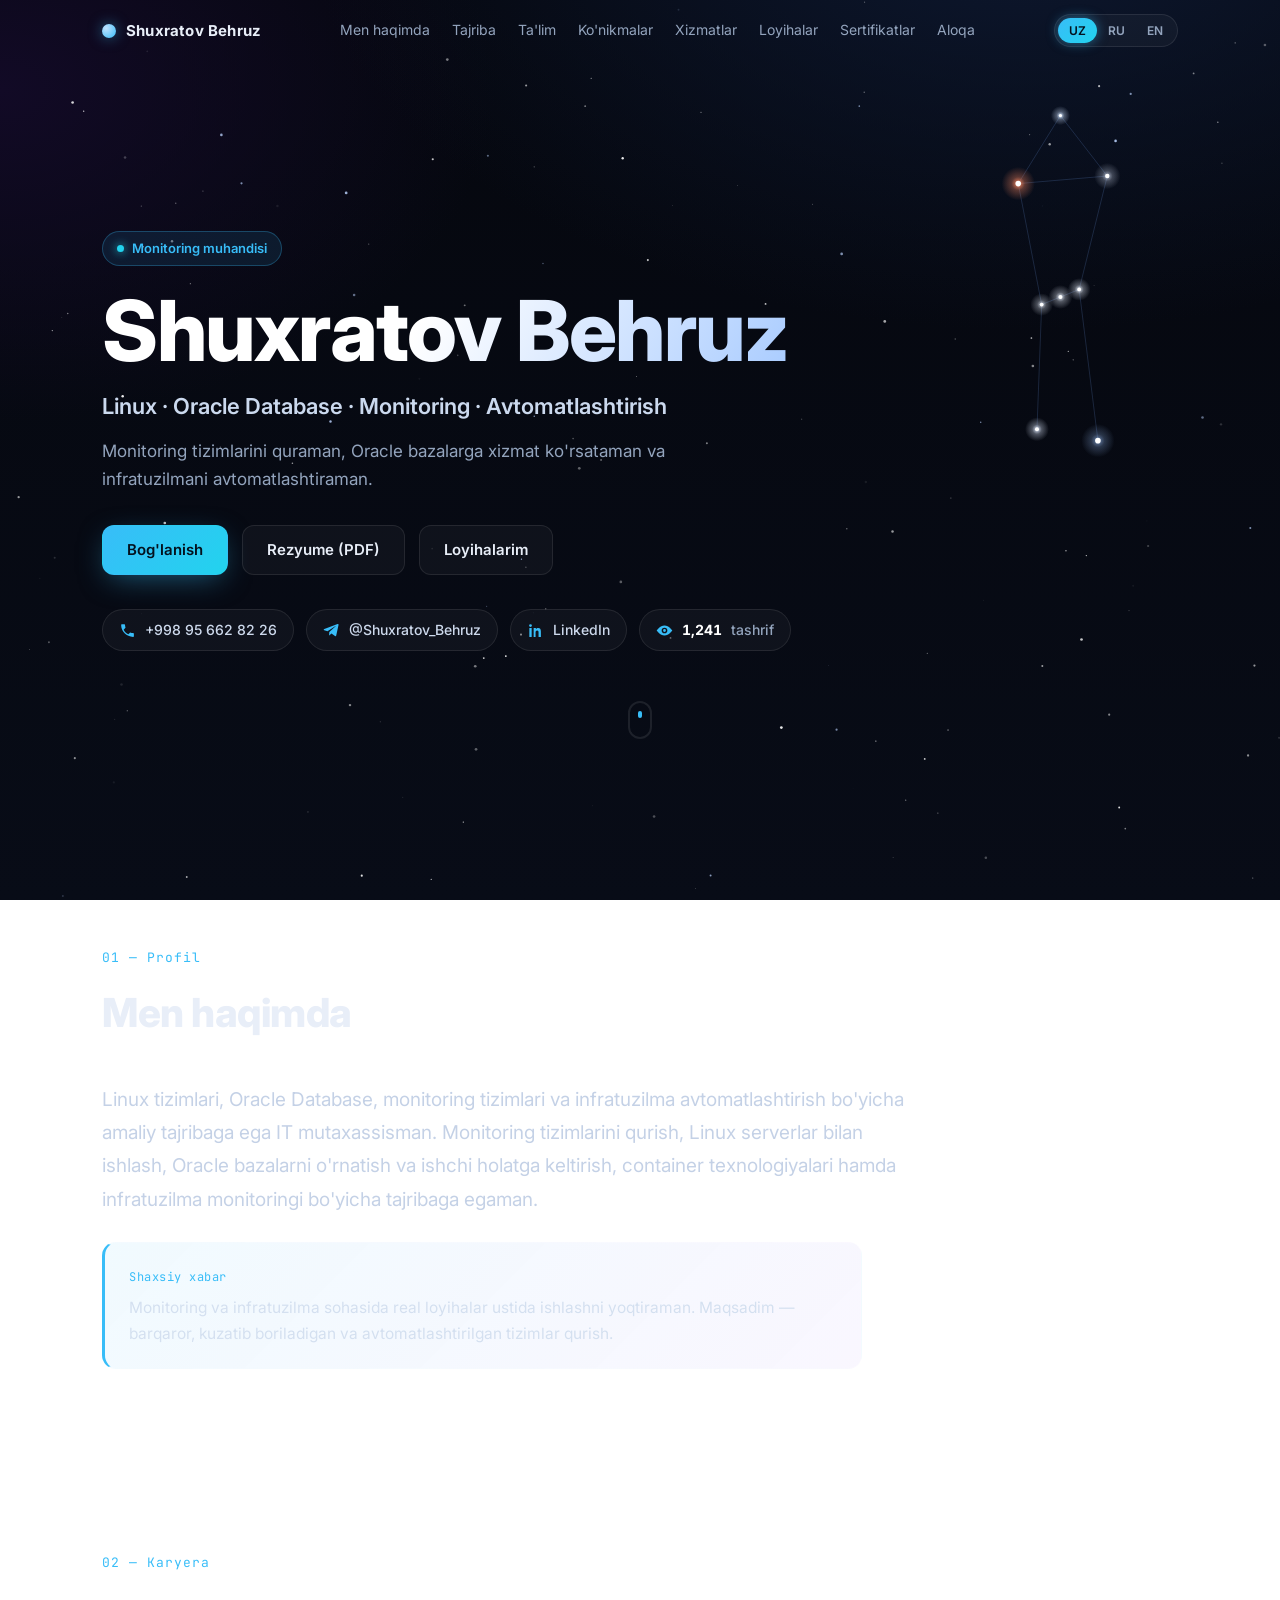
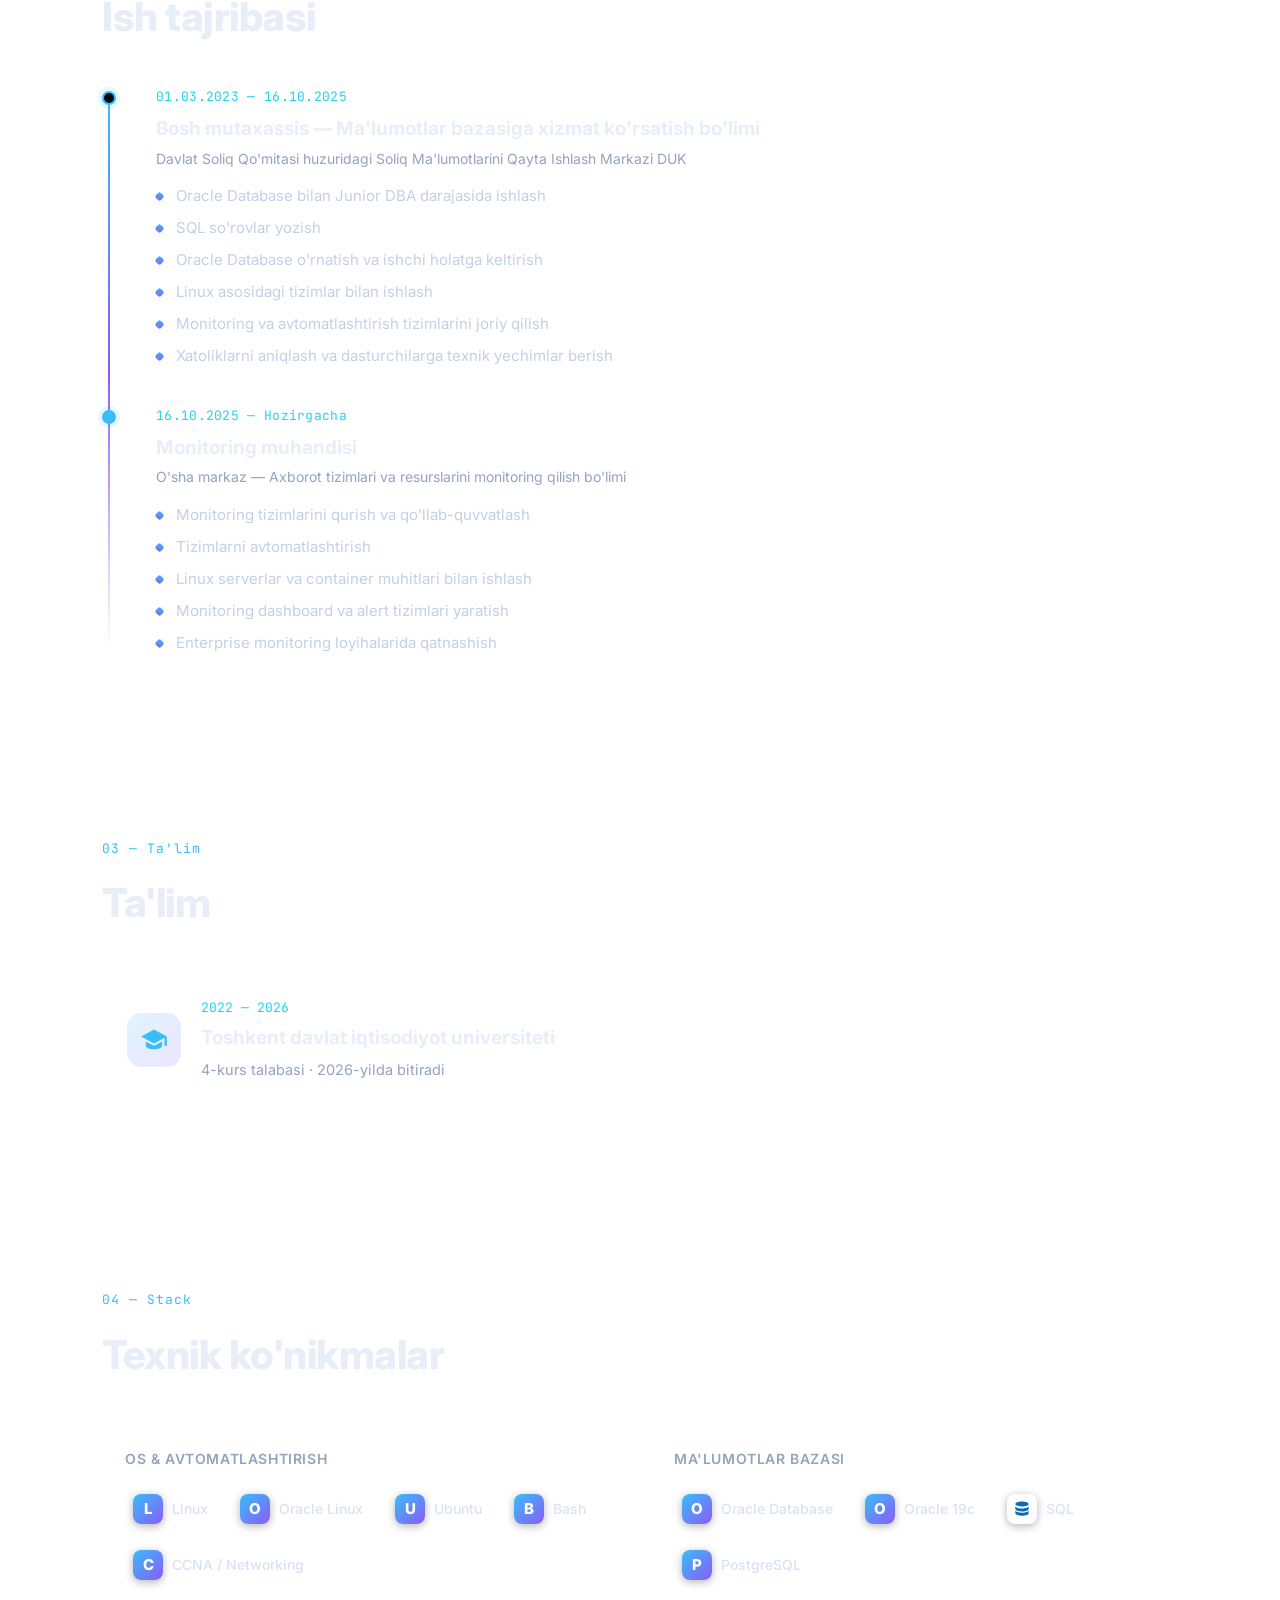
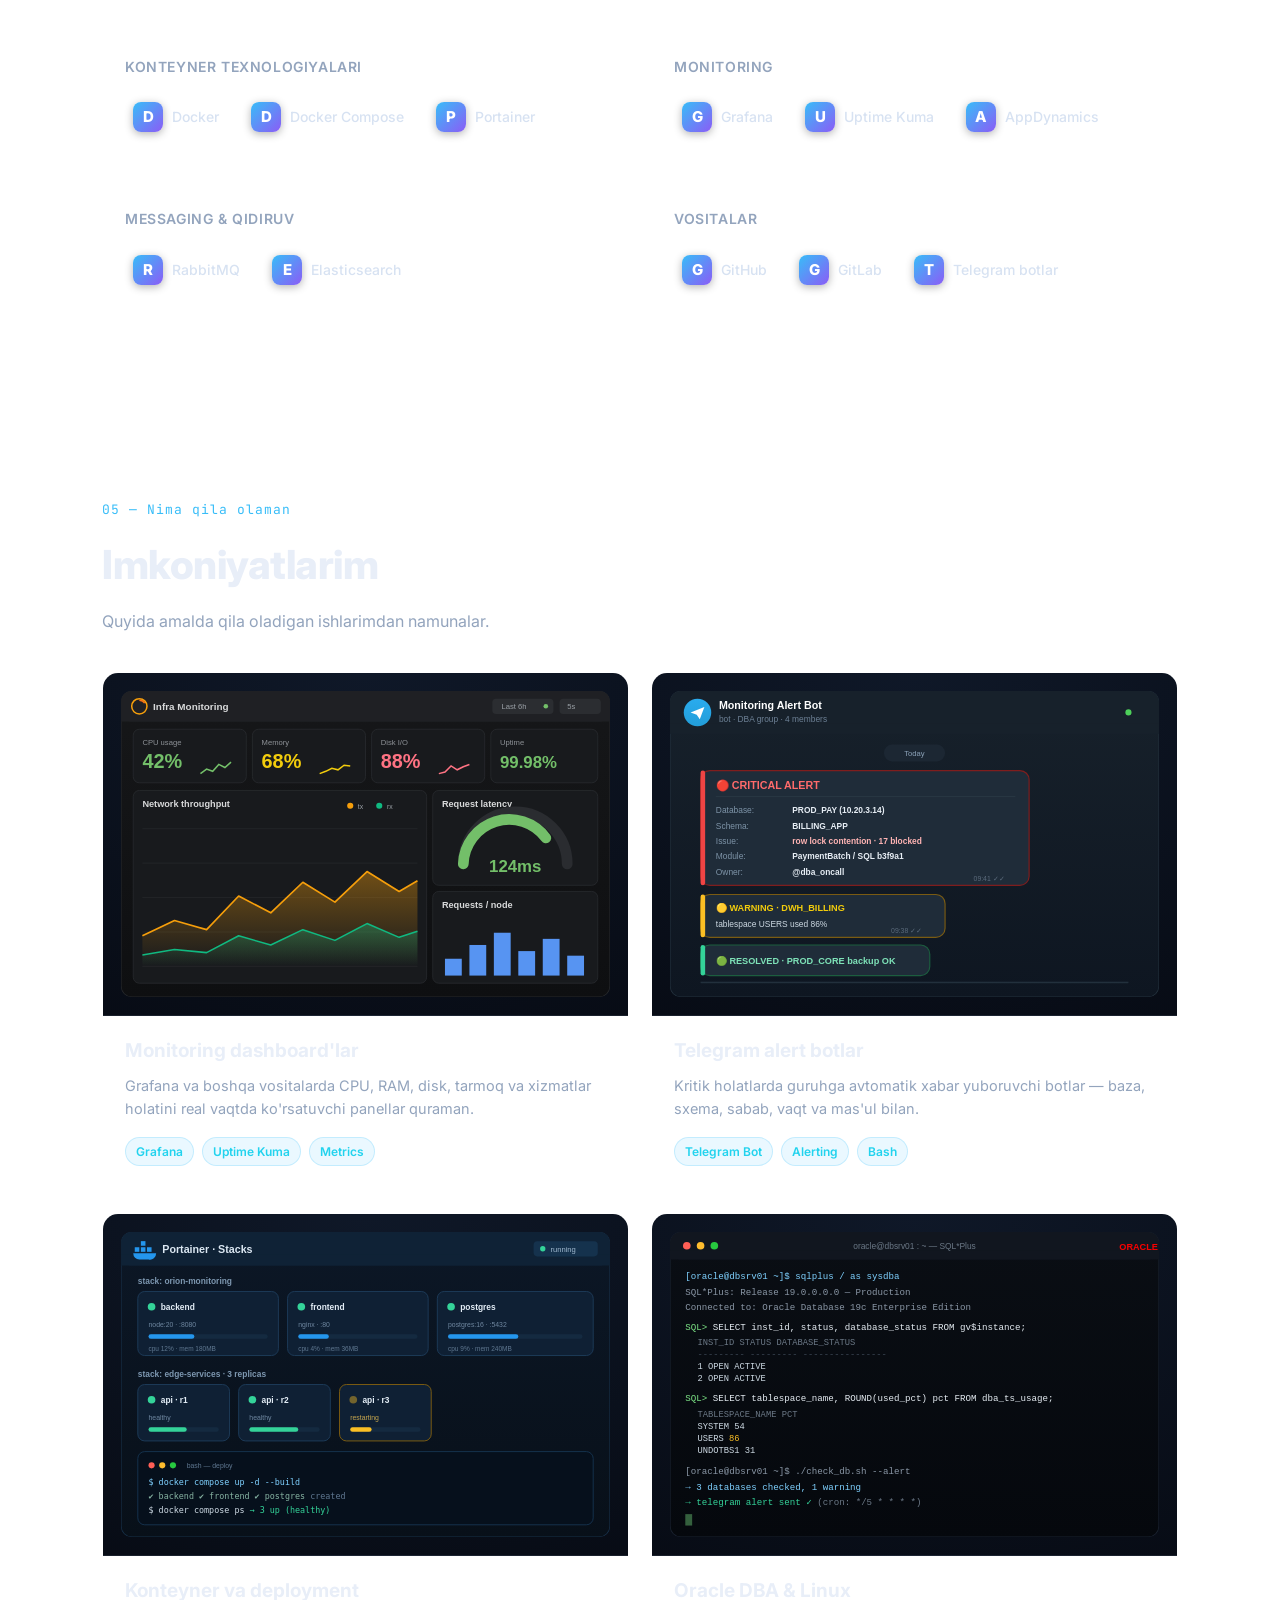
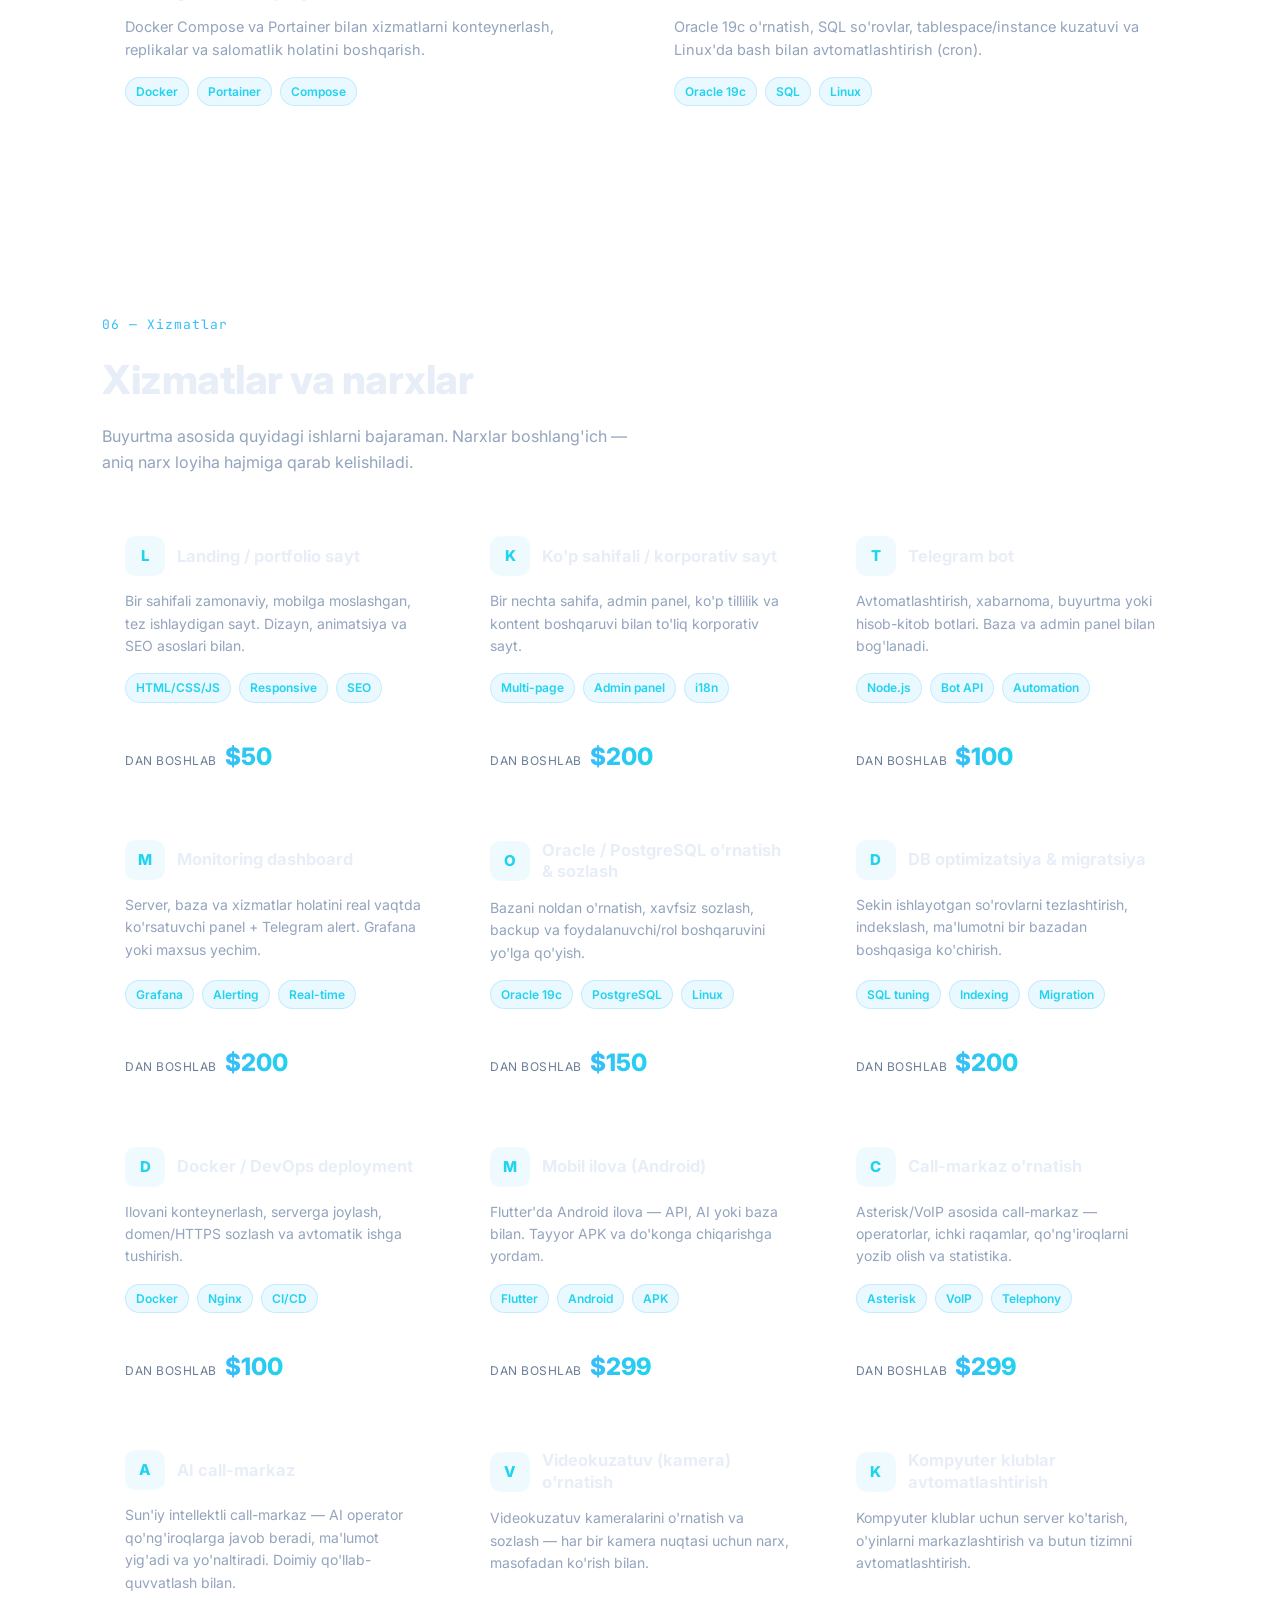
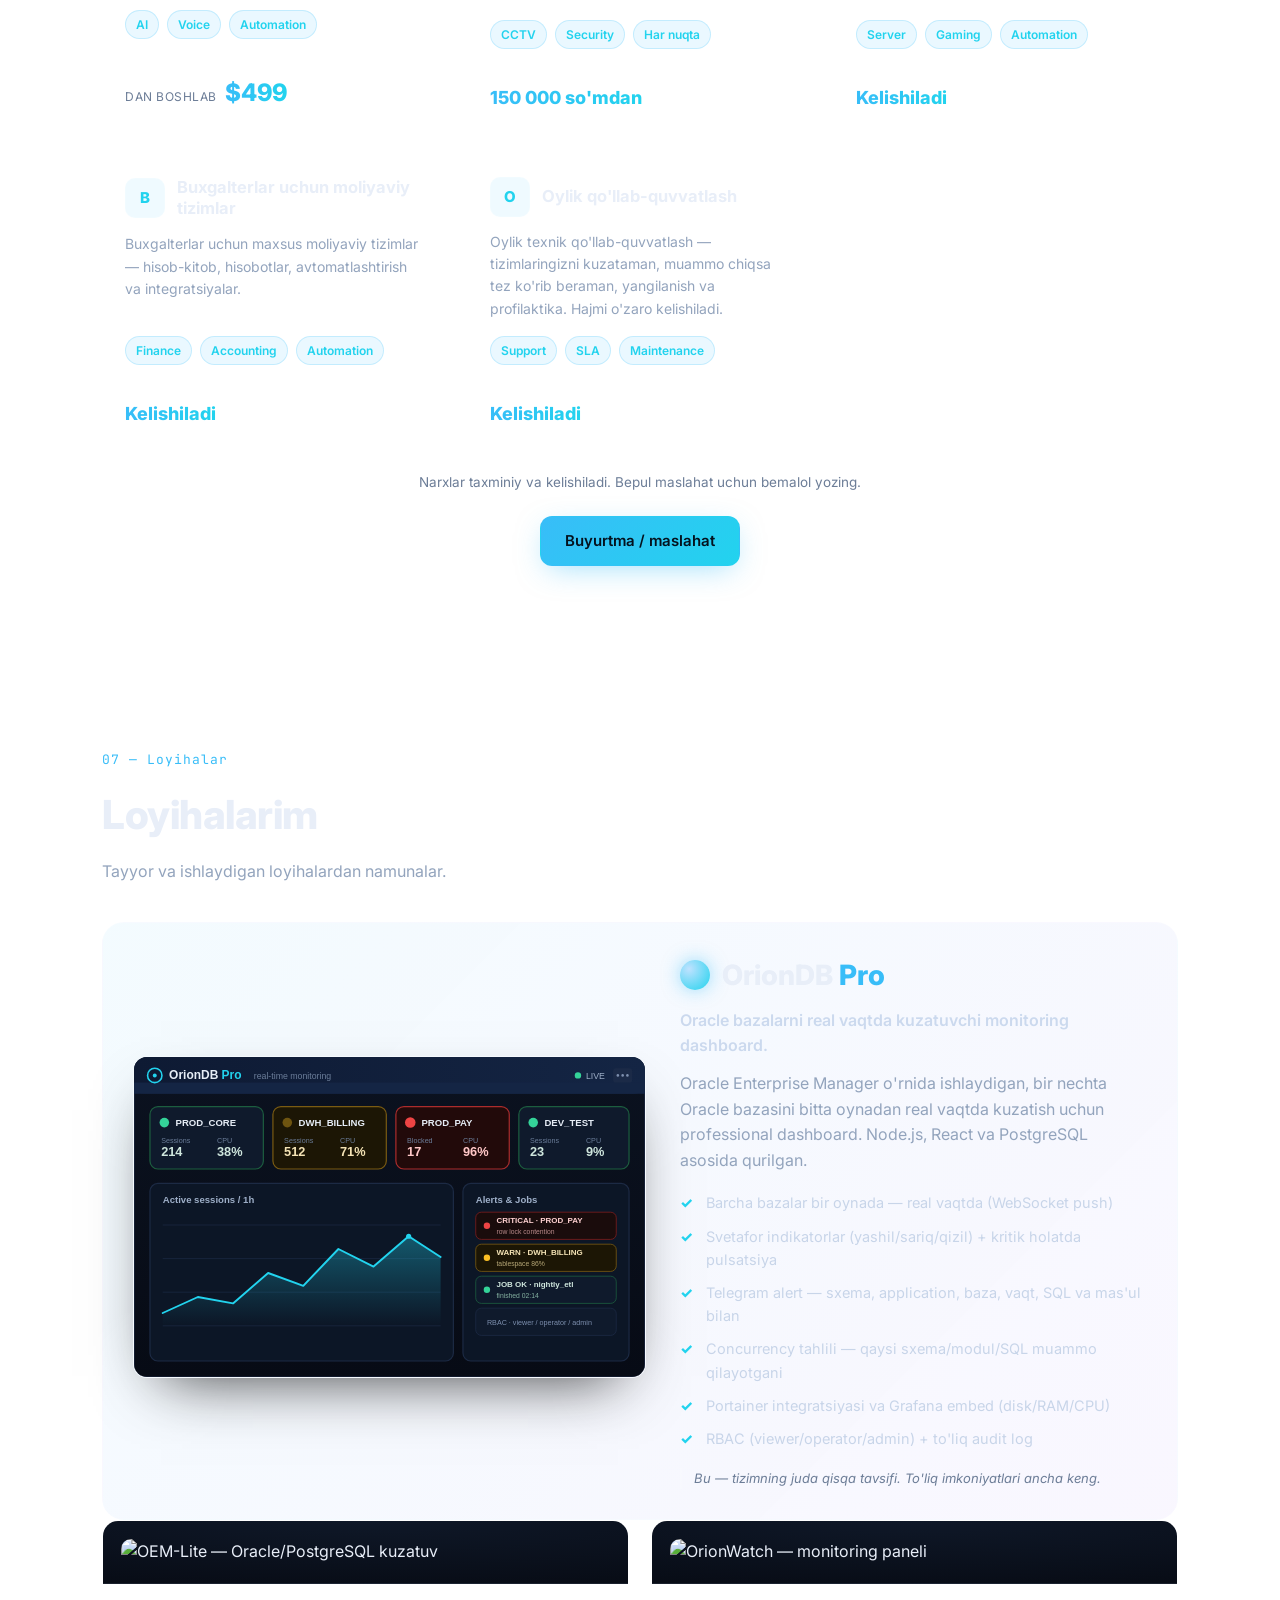
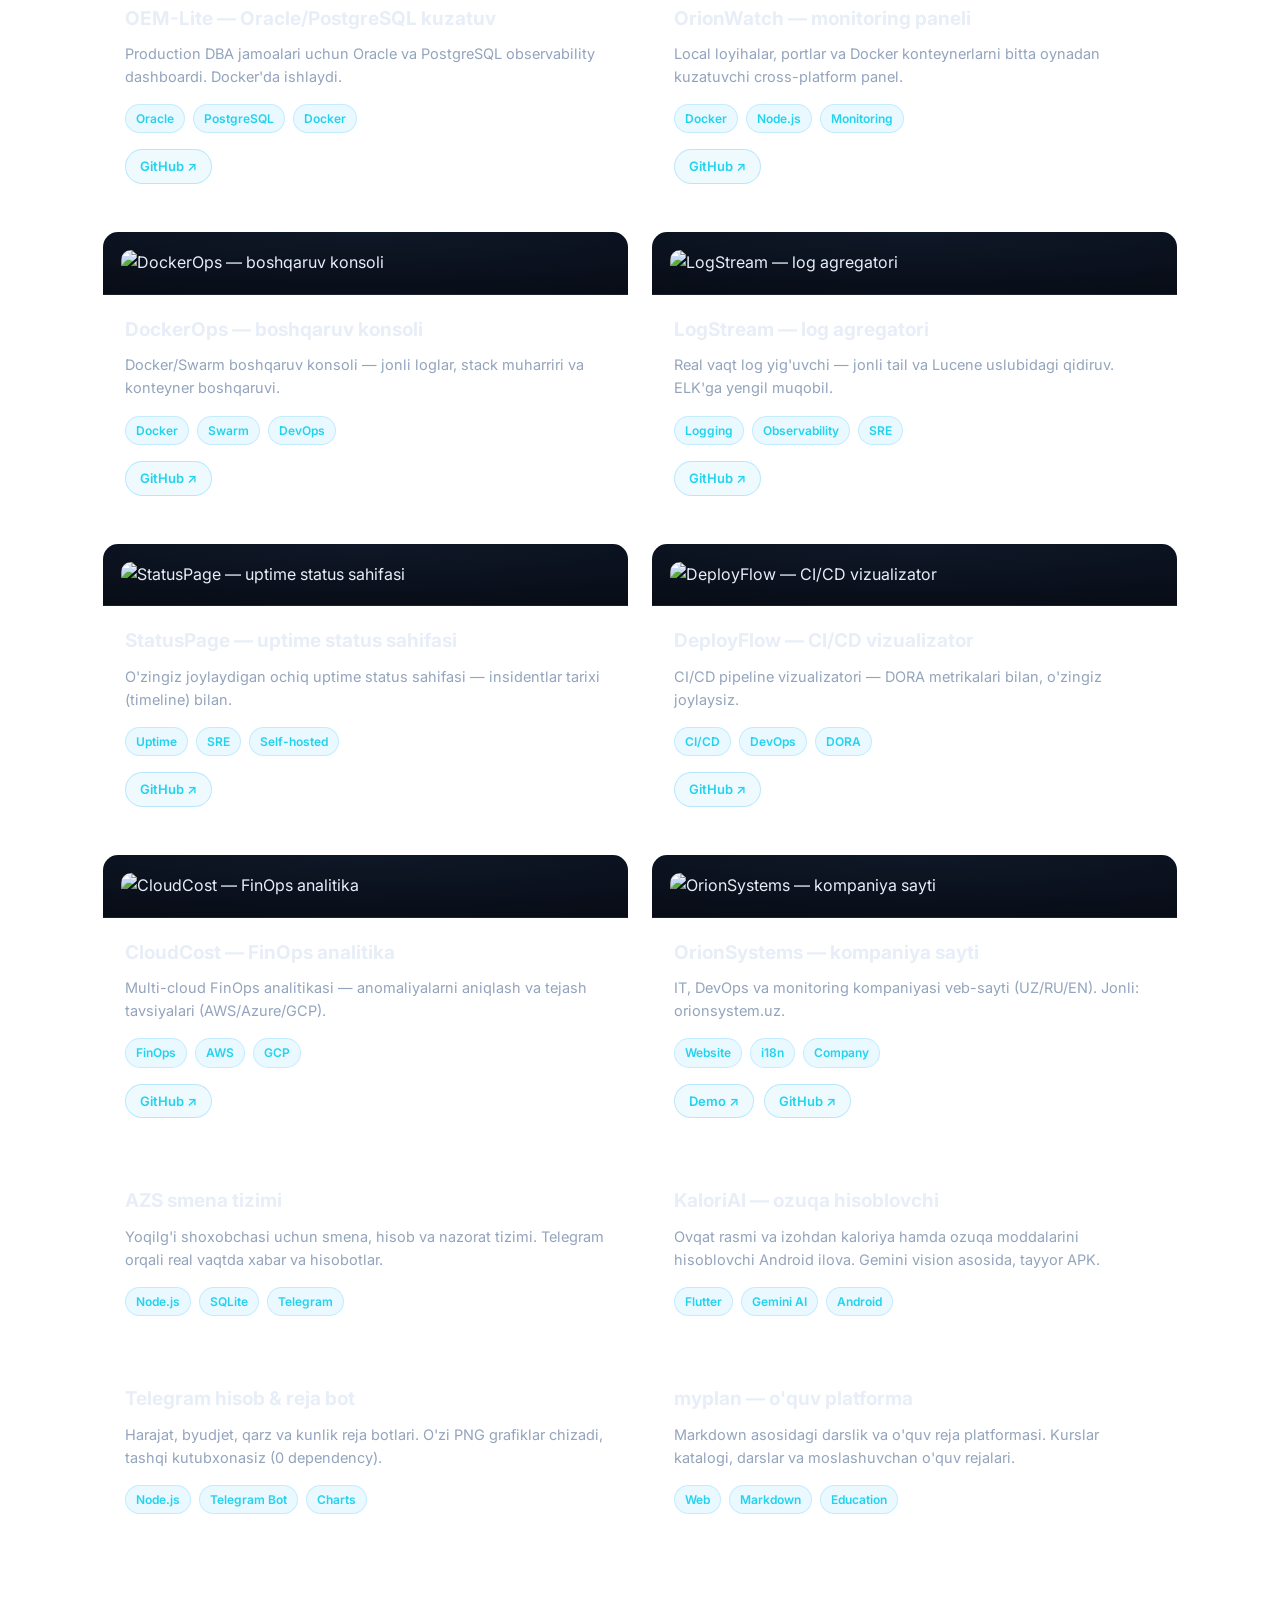
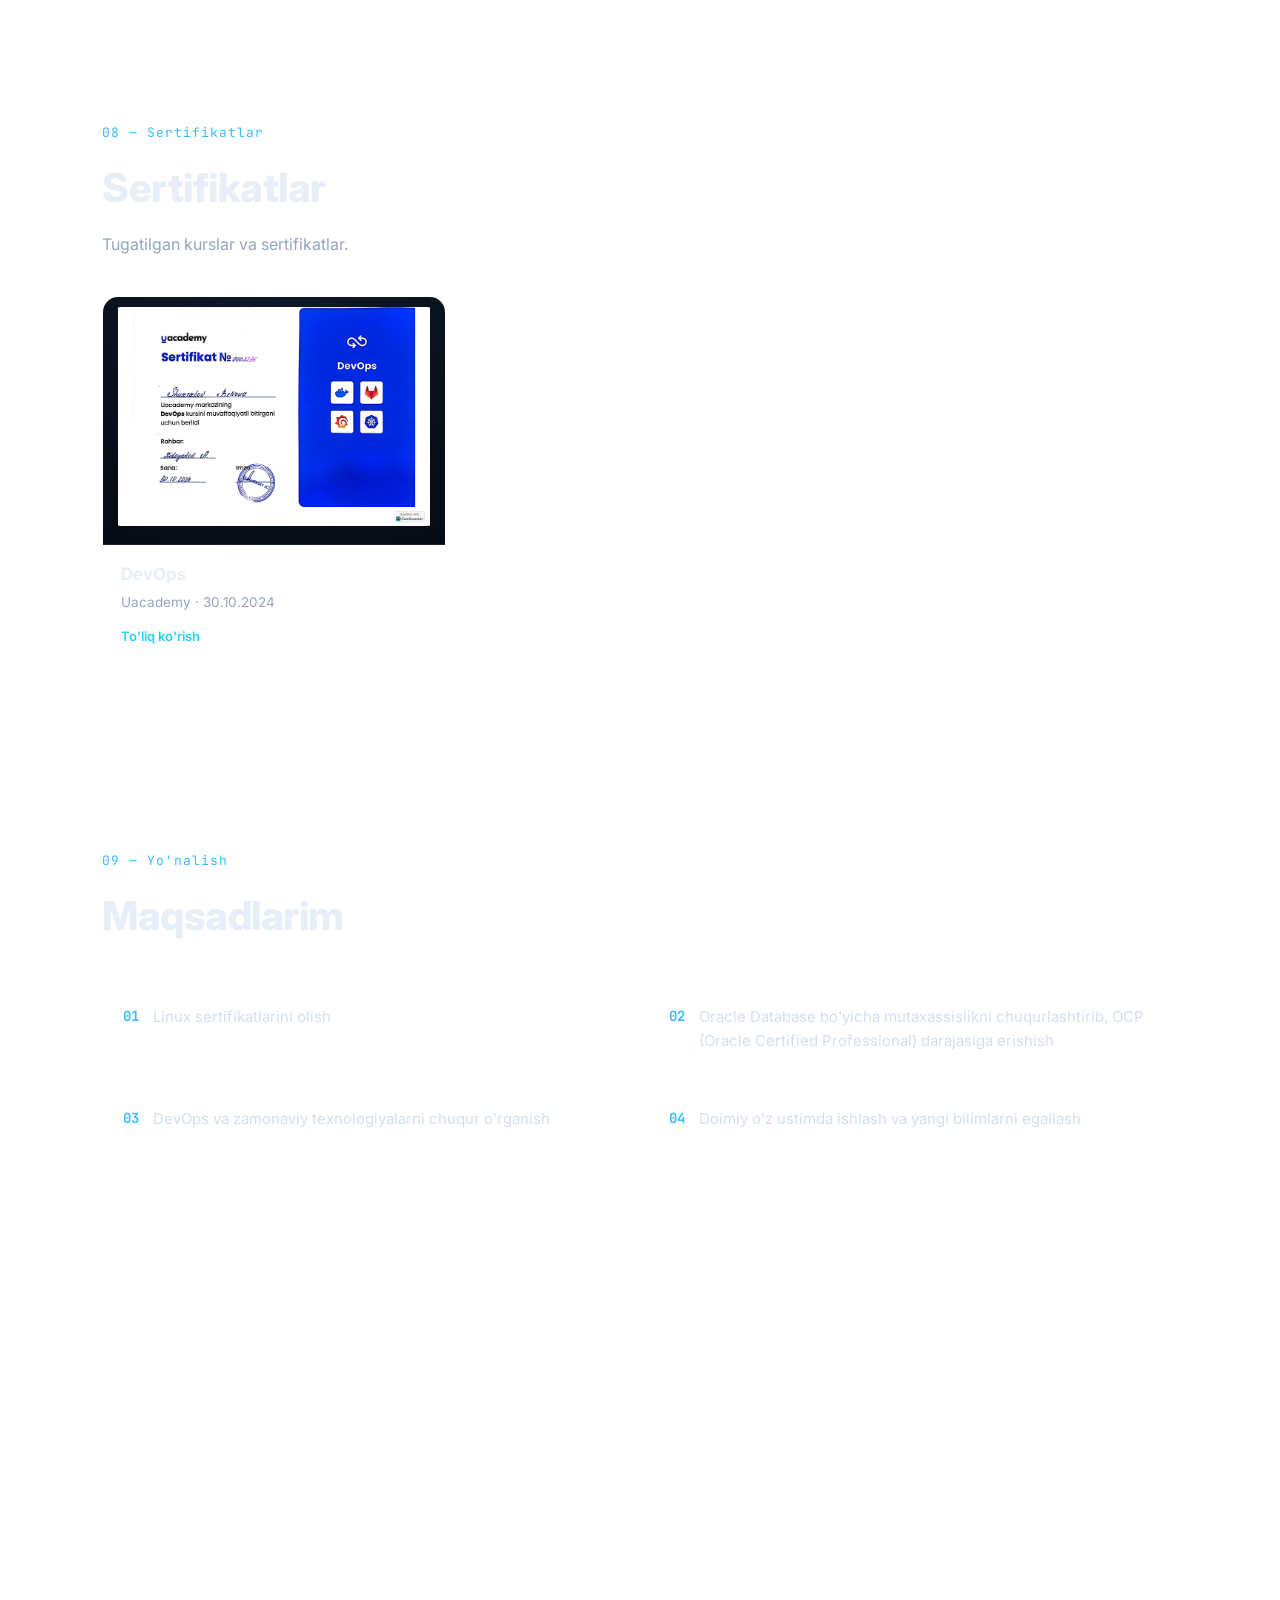
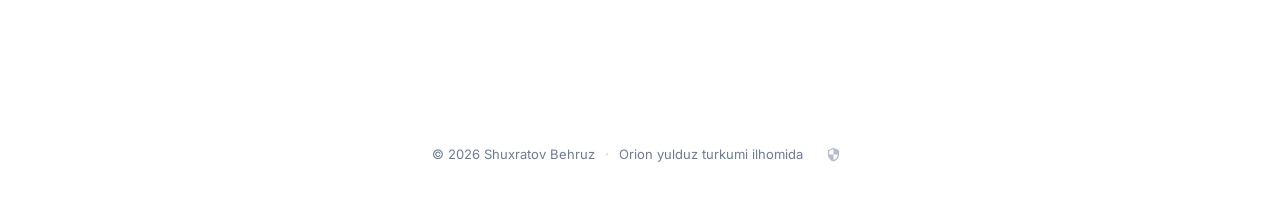
==== index.html @ 4a3b1675 "Update prices; add call-center/AI/CCTV/support services; add 8 GitHub project cards with images+link" ====
<!DOCTYPE html>
<html lang="uz">
<head>
  <meta charset="UTF-8" />
  <meta name="viewport" content="width=device-width, initial-scale=1.0" />
  <title>Shuxratov Behruz — Monitoring &amp; DBA</title>
  <meta name="description" content="Shuxratov Behruz — Linux, Oracle Database, monitoring tizimlari va infratuzilma avtomatlashtirish bo'yicha IT mutaxassis." />
  <link rel="icon" type="image/svg+xml" href="assets/favicon.svg" />
  <link rel="preconnect" href="https://cdn.simpleicons.org" />
  <link rel="preconnect" href="https://fonts.googleapis.com" />
  <link rel="preconnect" href="https://fonts.gstatic.com" crossorigin />
  <link href="https://fonts.googleapis.com/css2?family=Inter:wght@400;500;600;700;800&family=JetBrains+Mono:wght@500&display=swap" rel="stylesheet" />
  <link rel="stylesheet" href="css/styles.css" />
</head>
<body>
  <!-- animated Orion starfield -->
  <canvas id="starfield" aria-hidden="true"></canvas>

  <!-- ====== NAV ====== -->
  <header id="nav">
    <div class="nav-inner">
      <a href="#hero" class="brand">
        <span class="brand-mark"></span>
        <span class="brand-name">Shuxratov Behruz</span>
      </a>

      <nav class="nav-links" id="nav-links">
        <a href="#about" data-i18n="nav_about">Men haqimda</a>
        <a href="#experience" data-i18n="nav_experience">Tajriba</a>
        <a href="#education" data-i18n="nav_education">Ta'lim</a>
        <a href="#skills" data-i18n="nav_skills">Ko'nikmalar</a>
        <a href="#services" data-i18n="nav_services">Xizmatlar</a>
        <a href="#systems" data-i18n="nav_projects">Loyihalar</a>
        <a href="#certificates" data-i18n="nav_certificates">Sertifikatlar</a>
        <a href="#contact" data-i18n="nav_contact">Aloqa</a>
      </nav>

      <div class="nav-right">
        <div class="lang-switch" id="lang-switch">
          <button data-lang="uz" class="active">UZ</button>
          <button data-lang="ru">RU</button>
          <button data-lang="en">EN</button>
        </div>
        <button class="nav-burger" id="nav-burger" aria-label="menu">
          <span></span><span></span><span></span>
        </button>
      </div>
    </div>
  </header>

  <main>
    <!-- ====== HERO ====== -->
    <section id="hero" class="hero">
      <div class="hero-inner reveal">
        <div class="hero-photo">
          <img id="hero-img" src="assets/me.png" alt="Shuxratov Behruz"
               onerror="this.closest('.hero-photo').style.display='none'" />
        </div>
        <div class="hero-badge" data-i18n="hero_badge">Monitoring muhandisi</div>
        <h1 class="hero-name">Shuxratov Behruz</h1>
        <p class="hero-role" data-i18n="hero_role">Linux · Oracle Database · Monitoring · Avtomatlashtirish</p>
        <p class="hero-sub" data-i18n="hero_sub">Monitoring tizimlarini quraman, Oracle bazalarga xizmat ko'rsataman va infratuzilmani avtomatlashtiraman.</p>

        <div class="hero-actions">
          <a href="#contact" class="btn btn-primary" data-i18n="hero_contact_btn">Bog'lanish</a>
          <a href="resume.html" class="btn btn-ghost" data-i18n="hero_resume_btn">Rezyume (PDF)</a>
          <a href="#systems" class="btn btn-ghost" data-i18n="hero_projects_btn">Loyihalarim</a>
        </div>

        <div class="hero-meta">
          <a class="chip" href="tel:+998956628226">
            <svg viewBox="0 0 24 24" class="chip-ic"><path fill="currentColor" d="M6.6 10.8c1.4 2.8 3.8 5.1 6.6 6.6l2.2-2.2c.3-.3.7-.4 1-.2 1.1.4 2.3.6 3.6.6.6 0 1 .4 1 1V20c0 .6-.4 1-1 1C10.6 21 3 13.4 3 4c0-.6.4-1 1-1h3.5c.6 0 1 .4 1 1 0 1.2.2 2.4.6 3.6.1.4 0 .8-.3 1l-2.2 2.2z"/></svg>
            +998 95 662 82 26
          </a>
          <a class="chip" href="https://t.me/Shuxratov_Behruz" target="_blank" rel="noopener">
            <svg viewBox="0 0 24 24" class="chip-ic"><path fill="currentColor" d="M21.9 4.3 18.7 19c-.2 1-.9 1.3-1.8.8l-4.9-3.6-2.4 2.3c-.3.3-.5.5-1 .5l.3-4.9 8.9-8c.4-.3-.1-.5-.6-.2L6.4 13 1.7 11.5c-1-.3-1-1 .2-1.5L20.6 2.8c.8-.3 1.5.2 1.3 1.5z"/></svg>
            @Shuxratov_Behruz
          </a>
          <a class="chip" href="https://www.linkedin.com/in/shuxratov-behruz-2323233a6/" target="_blank" rel="noopener">
            <svg viewBox="0 0 24 24" class="chip-ic"><path fill="currentColor" d="M6.94 5a2 2 0 1 1-4 0 2 2 0 0 1 4 0zM3.3 8.5h3.3V21H3.3V8.5zM9.4 8.5h3.16v1.7h.05c.44-.83 1.5-1.7 3.1-1.7 3.3 0 3.9 2.17 3.9 5V21h-3.3v-5.8c0-1.4 0-3.2-1.95-3.2-1.96 0-2.26 1.5-2.26 3.1V21H9.4V8.5z"/></svg>
            LinkedIn
          </a>
          <span class="chip chip-stat">
            <svg viewBox="0 0 24 24" class="chip-ic"><path fill="currentColor" d="M12 5C5.6 5 1 12 1 12s4.6 7 11 7 11-7 11-7-4.6-7-11-7zm0 11a4 4 0 1 1 0-8 4 4 0 0 1 0 8zm0-6a2 2 0 1 0 0 4 2 2 0 0 0 0-4z"/></svg>
            <span id="view-count" class="view-count">…</span>
            <span data-i18n="views_label" class="view-label">tashrif</span>
          </span>
        </div>
      </div>
      <div class="scroll-hint" aria-hidden="true"><span></span></div>
    </section>

    <!-- ====== ABOUT ====== -->
    <section id="about" class="section">
      <div class="section-head reveal">
        <span class="kicker" data-i18n="about_kicker">01 — Profil</span>
        <h2 data-i18n="about_title">Men haqimda</h2>
      </div>
      <p class="about-body reveal" data-i18n="about_body"></p>
      <blockquote class="note reveal" id="note-block">
        <span class="note-label" data-i18n="note_label">Shaxsiy xabar</span>
        <p id="note-text"></p>
      </blockquote>
    </section>

    <!-- ====== EXPERIENCE ====== -->
    <section id="experience" class="section">
      <div class="section-head reveal">
        <span class="kicker" data-i18n="exp_kicker">02 — Karyera</span>
        <h2 data-i18n="exp_title">Ish tajribasi</h2>
      </div>
      <div class="timeline" id="timeline"></div>
    </section>

    <!-- ====== EDUCATION ====== -->
    <section id="education" class="section">
      <div class="section-head reveal">
        <span class="kicker" data-i18n="edu_kicker">03 — Ta'lim</span>
        <h2 data-i18n="edu_title">Ta'lim</h2>
      </div>
      <div class="edu-card reveal">
        <div class="edu-icon">
          <svg viewBox="0 0 24 24"><path fill="currentColor" d="M12 3 1 9l11 6 9-4.9V17h2V9L12 3zM5 13.2V17c0 1.66 3.13 3 7 3s7-1.34 7-3v-3.8l-7 3.8-7-3.8z"/></svg>
        </div>
        <div class="edu-body">
          <div class="edu-period" data-i18n="edu_period">2022 — 2026</div>
          <h3 class="edu-uni" data-i18n="edu_uni">Toshkent davlat iqtisodiyot universiteti</h3>
          <div class="edu-status" data-i18n="edu_status">4-kurs talabasi · 2026-yilda bitiradi</div>
        </div>
      </div>
    </section>

    <!-- ====== SKILLS ====== -->
    <section id="skills" class="section">
      <div class="section-head reveal">
        <span class="kicker" data-i18n="skills_kicker">04 — Stack</span>
        <h2 data-i18n="skills_title">Texnik ko'nikmalar</h2>
      </div>
      <div class="skills-wrap" id="skills-wrap"></div>
    </section>

    <!-- ====== CAPABILITIES ====== -->
    <section id="can" class="section">
      <div class="section-head reveal">
        <span class="kicker" data-i18n="can_kicker">05 — Nima qila olaman</span>
        <h2 data-i18n="can_title">Imkoniyatlarim</h2>
        <p class="section-sub" data-i18n="can_sub">Quyida amalda qila oladigan ishlarimdan namunalar.</p>
      </div>
      <div class="cards" id="cap-cards"></div>
    </section>

    <!-- ====== SERVICES & PRICING ====== -->
    <section id="services" class="section">
      <div class="section-head reveal">
        <span class="kicker" data-i18n="svc_kicker">06 — Xizmatlar</span>
        <h2 data-i18n="svc_title">Xizmatlar va narxlar</h2>
        <p class="section-sub" data-i18n="svc_sub">Buyurtma asosida quyidagi ishlarni bajaraman.</p>
      </div>
      <div class="pricing" id="pricing-grid"></div>
      <p class="svc-note reveal" data-i18n="svc_note">Narxlar taxminiy va kelishiladi.</p>
      <div class="svc-cta-wrap reveal">
        <a href="#contact" class="btn btn-primary" data-i18n="svc_cta">Buyurtma / maslahat</a>
      </div>
    </section>

    <!-- ====== PROJECTS ====== -->
    <section id="systems" class="section">
      <div class="section-head reveal">
        <span class="kicker" data-i18n="systems_kicker">07 — Loyihalar</span>
        <h2 data-i18n="systems_title">Loyihalarim</h2>
        <p class="section-sub" data-i18n="systems_sub">Tayyor va ishlaydigan loyihalardan namunalar.</p>
      </div>

      <div class="system-feature reveal">
        <div class="system-art">
          <img src="assets/orion-db-pro.svg" alt="OrionDB Pro dashboard" loading="lazy" />
        </div>
        <div class="system-info">
          <div class="system-title">
            <span class="system-logo"></span>
            <h3>OrionDB <span class="accent">Pro</span></h3>
          </div>
          <p class="system-tag" data-i18n="odp_tag">Oracle bazalarni real vaqtda kuzatuvchi monitoring dashboard.</p>
          <p class="system-desc" data-i18n="odp_desc"></p>
          <ul class="system-feats" id="odp-feats"></ul>
          <p class="system-note" data-i18n="odp_note"></p>
        </div>
      </div>

      <!-- built-in projects -->
      <div class="cards" id="project-grid"></div>

      <!-- admin-added projects -->
      <div class="cards" id="extra-projects"></div>
    </section>

    <!-- ====== CERTIFICATES ====== -->
    <section id="certificates" class="section">
      <div class="section-head reveal">
        <span class="kicker" data-i18n="cert_kicker">07 — Sertifikatlar</span>
        <h2 data-i18n="cert_title">Sertifikatlar</h2>
        <p class="section-sub" data-i18n="cert_sub">Tugatilgan kurslar va sertifikatlar.</p>
      </div>
      <div class="cert-grid" id="cert-grid"></div>
    </section>

    <!-- ====== GOALS ====== -->
    <section id="goals" class="section">
      <div class="section-head reveal">
        <span class="kicker" data-i18n="goals_kicker">08 — Yo'nalish</span>
        <h2 data-i18n="goals_title">Maqsadlarim</h2>
      </div>
      <div class="goals-grid" id="goals-grid"></div>
    </section>

    <!-- ====== CONTACT ====== -->
    <section id="contact" class="section section-contact">
      <div class="contact-card reveal">
        <h2 data-i18n="contact_title">Bog'lanish</h2>
        <p data-i18n="contact_sub">Hamkorlik yoki savollar uchun bemalol yozing.</p>
        <div class="contact-links">
          <a class="contact-link" href="tel:+998956628226">
            <svg viewBox="0 0 24 24" class="chip-ic"><path fill="currentColor" d="M6.6 10.8c1.4 2.8 3.8 5.1 6.6 6.6l2.2-2.2c.3-.3.7-.4 1-.2 1.1.4 2.3.6 3.6.6.6 0 1 .4 1 1V20c0 .6-.4 1-1 1C10.6 21 3 13.4 3 4c0-.6.4-1 1-1h3.5c.6 0 1 .4 1 1 0 1.2.2 2.4.6 3.6.1.4 0 .8-.3 1l-2.2 2.2z"/></svg>
            <span>+998 95 662 82 26</span>
          </a>
          <a class="contact-link" href="https://t.me/Shuxratov_Behruz" target="_blank" rel="noopener">
            <svg viewBox="0 0 24 24" class="chip-ic"><path fill="currentColor" d="M21.9 4.3 18.7 19c-.2 1-.9 1.3-1.8.8l-4.9-3.6-2.4 2.3c-.3.3-.5.5-1 .5l.3-4.9 8.9-8c.4-.3-.1-.5-.6-.2L6.4 13 1.7 11.5c-1-.3-1-1 .2-1.5L20.6 2.8c.8-.3 1.5.2 1.3 1.5z"/></svg>
            <span>@Shuxratov_Behruz</span>
          </a>
          <a class="contact-link" href="https://www.linkedin.com/in/shuxratov-behruz-2323233a6/" target="_blank" rel="noopener">
            <svg viewBox="0 0 24 24" class="chip-ic"><path fill="currentColor" d="M6.94 5a2 2 0 1 1-4 0 2 2 0 0 1 4 0zM3.3 8.5h3.3V21H3.3V8.5zM9.4 8.5h3.16v1.7h.05c.44-.83 1.5-1.7 3.1-1.7 3.3 0 3.9 2.17 3.9 5V21h-3.3v-5.8c0-1.4 0-3.2-1.95-3.2-1.96 0-2.26 1.5-2.26 3.1V21H9.4V8.5z"/></svg>
            <span>LinkedIn</span>
          </a>
        </div>
      </div>
    </section>
  </main>

  <footer class="footer">
    <span>© <span id="year"></span> Shuxratov Behruz</span>
    <span class="footer-dot">·</span>
    <span data-i18n="footer_made">Orion yulduz turkumi ilhomida</span>
    <button class="admin-trigger" id="admin-open" title="Admin" aria-label="Admin">
      <svg viewBox="0 0 24 24"><path fill="currentColor" d="M12 1 3 5v6c0 5.55 3.84 10.74 9 12 5.16-1.26 9-6.45 9-12V5l-9-4zm0 10.99h7c-.53 4.12-3.28 7.79-7 8.94V12H5V6.3l7-3.11v8.8z"/></svg>
    </button>
  </footer>

  <!-- ====== ADMIN MODAL ====== -->
  <div class="admin-overlay" id="admin-overlay" hidden>
    <div class="admin-modal" role="dialog" aria-modal="true">
      <button class="admin-close" id="admin-close" aria-label="close">&times;</button>

      <div class="admin-login" id="admin-login">
        <h3>Admin panel</h3>
        <p class="admin-hint">Kontent qo'shish uchun parolni kiriting.</p>
        <input type="password" id="admin-pass" placeholder="Parol" autocomplete="current-password" />
        <button class="btn btn-primary" id="admin-login-btn">Kirish</button>
        <p class="admin-err" id="admin-login-err"></p>
      </div>

      <div class="admin-panel" id="admin-panel" hidden>
        <div class="admin-tabs">
          <button data-tab="message" class="active">Xabar</button>
          <button data-tab="projects">Loyihalar</button>
          <button data-tab="certs">Sertifikatlar</button>
          <button data-tab="data">Ma'lumot</button>
        </div>

        <!-- message -->
        <div class="admin-tab" data-tab="message">
          <label class="admin-label">Shaxsiy xabar (ishingiz haqida qisqacha)</label>
          <textarea id="adm-message" rows="5" placeholder="O'zingiz haqingizda qisqa matn yozing..."></textarea>
          <button class="btn btn-primary" id="adm-message-save">Saqlash</button>
          <span class="admin-saved" id="adm-message-saved" hidden>Saqlandi ✓</span>
        </div>

        <!-- projects -->
        <div class="admin-tab" data-tab="projects" hidden>
          <div class="admin-list" id="adm-proj-list"></div>
          <div class="admin-form">
            <label class="admin-label">Yangi loyiha qo'shish</label>
            <input type="text" id="adm-proj-title" placeholder="Loyiha nomi" />
            <textarea id="adm-proj-desc" rows="3" placeholder="Qisqacha tavsif"></textarea>
            <input type="text" id="adm-proj-tags" placeholder="Teglar (vergul bilan): Docker, Bash" />
            <input type="file" id="adm-proj-img" accept="image/*" />
            <button class="btn btn-primary" id="adm-proj-add">Qo'shish</button>
          </div>
        </div>

        <!-- certificates -->
        <div class="admin-tab" data-tab="certs" hidden>
          <div class="admin-list" id="adm-cert-list"></div>
          <div class="admin-form">
            <label class="admin-label">Yangi sertifikat qo'shish</label>
            <input type="text" id="adm-cert-title" placeholder="Sertifikat nomi (masalan: DevOps)" />
            <input type="text" id="adm-cert-issuer" placeholder="Beruvchi (masalan: Uacademy)" />
            <input type="text" id="adm-cert-date" placeholder="Sana (masalan: 30.10.2024)" />
            <input type="file" id="adm-cert-img" accept="image/*" />
            <button class="btn btn-primary" id="adm-cert-add">Qo'shish</button>
            <p class="admin-hint">Rasm avtomatik kichraytiriladi va brauzeringizda saqlanadi.</p>
          </div>
        </div>

        <!-- data -->
        <div class="admin-tab" data-tab="data" hidden>
          <p class="admin-hint">Qo'shgan ma'lumotlaringiz shu brauzerda saqlanadi. Boshqa qurilmaga ko'chirish uchun eksport qiling.</p>
          <div class="admin-row">
            <button class="btn btn-ghost" id="adm-export">Eksport (JSON)</button>
            <label class="btn btn-ghost">Import<input type="file" id="adm-import" accept="application/json" hidden /></label>
            <button class="btn btn-danger" id="adm-clear">Hammasini tozalash</button>
          </div>
        </div>
      </div>
    </div>
  </div>

  <script src="js/i18n.js"></script>
  <script src="js/store.js"></script>
  <script src="js/stars.js"></script>
  <script src="js/counter.js"></script>
  <script src="js/main.js"></script>
  <script src="js/admin.js"></script>
</body>
</html>
---- css/styles.css ----
/* ===== Tokens ===== */
:root {
  --bg: #05070e;
  --bg-2: #080c17;
  --text: #e8eef8;
  --muted: #93a4bd;
  --muted-2: #6c7d97;
  --cyan: #38bdf8;
  --cyan-2: #22d3ee;
  --violet: #8b5cf6;
  --line: rgba(255, 255, 255, 0.09);
  --line-2: rgba(255, 255, 255, 0.06);
  --card: rgba(255, 255, 255, 0.035);
  --card-hov: rgba(255, 255, 255, 0.06);
  --glow: rgba(56, 189, 248, 0.5);
  --max: 1120px;
  --r: 16px;
}

* { box-sizing: border-box; margin: 0; padding: 0; }

html { scroll-behavior: smooth; scroll-padding-top: 84px; }

body {
  font-family: "Inter", system-ui, -apple-system, Segoe UI, sans-serif;
  color: var(--text);
  background: radial-gradient(1200px 700px at 80% -10%, #0d1830 0%, transparent 60%),
              radial-gradient(900px 600px at 0% 10%, #120a26 0%, transparent 55%),
              linear-gradient(180deg, var(--bg) 0%, var(--bg-2) 100%);
  background-attachment: fixed;
  min-height: 100vh;
  line-height: 1.6;
  -webkit-font-smoothing: antialiased;
  overflow-x: hidden;
}

#starfield {
  position: fixed;
  inset: 0;
  z-index: 0;
  pointer-events: none;
}

main, header, footer { position: relative; z-index: 1; }

a { color: inherit; text-decoration: none; }

/* ===== Nav ===== */
#nav {
  position: sticky;
  top: 0;
  z-index: 50;
  transition: background .3s, border-color .3s, backdrop-filter .3s;
  border-bottom: 1px solid transparent;
}
#nav.scrolled {
  background: rgba(7, 11, 21, 0.72);
  backdrop-filter: blur(14px);
  border-bottom: 1px solid var(--line);
}
.nav-inner {
  max-width: var(--max);
  margin: 0 auto;
  padding: 14px 22px;
  display: flex;
  align-items: center;
  justify-content: space-between;
  gap: 16px;
}
.brand { display: flex; align-items: center; gap: 10px; font-weight: 700; letter-spacing: .2px; }
.brand-mark {
  width: 14px; height: 14px; border-radius: 50%;
  background: radial-gradient(circle at 30% 30%, #bfe2ff, var(--cyan));
  box-shadow: 0 0 14px var(--glow);
}
.brand-name { font-size: 15px; }

.nav-links { display: flex; gap: 22px; }
.nav-links a {
  font-size: 14px;
  color: var(--muted);
  transition: color .2s;
  position: relative;
}
.nav-links a:hover { color: var(--text); }
.nav-links a::after {
  content: ""; position: absolute; left: 0; bottom: -6px;
  width: 0; height: 2px; border-radius: 2px;
  background: linear-gradient(90deg, var(--cyan), var(--violet));
  transition: width .25s;
}
.nav-links a:hover::after { width: 100%; }

.nav-right { display: flex; align-items: center; gap: 14px; }
.lang-switch {
  display: flex;
  background: var(--card);
  border: 1px solid var(--line);
  border-radius: 999px;
  padding: 3px;
}
.lang-switch button {
  border: none; background: none; cursor: pointer;
  color: var(--muted);
  font: 600 12px "Inter", sans-serif;
  padding: 5px 11px;
  border-radius: 999px;
  transition: .2s;
}
.lang-switch button:hover { color: var(--text); }
.lang-switch button.active {
  color: #04121e;
  background: linear-gradient(135deg, var(--cyan), var(--cyan-2));
  box-shadow: 0 0 12px var(--glow);
}

.nav-burger { display: none; flex-direction: column; gap: 5px; background: none; border: none; cursor: pointer; padding: 6px; }
.nav-burger span { width: 22px; height: 2px; background: var(--text); border-radius: 2px; transition: .25s; }
.nav-burger.open span:nth-child(1) { transform: translateY(7px) rotate(45deg); }
.nav-burger.open span:nth-child(2) { opacity: 0; }
.nav-burger.open span:nth-child(3) { transform: translateY(-7px) rotate(-45deg); }

/* ===== Hero ===== */
.hero {
  max-width: var(--max);
  margin: 0 auto;
  padding: clamp(60px, 14vh, 150px) 22px clamp(40px, 8vh, 90px);
  min-height: 88vh;
  display: flex;
  flex-direction: column;
  justify-content: center;
}
.hero-photo { margin-bottom: 26px; }
.hero-photo img {
  width: 158px; height: 158px; border-radius: 50%; object-fit: cover; object-position: 50% 22%;
  border: 3px solid rgba(56, 189, 248, 0.45);
  background: radial-gradient(circle at 50% 30%, #12203a, #070b14);
  box-shadow: 0 0 46px rgba(56, 189, 248, 0.28), 0 22px 44px -12px rgba(0, 0, 0, 0.7);
  display: block;
}
.hero-badge {
  display: inline-flex;
  align-self: flex-start;
  align-items: center;
  gap: 8px;
  font-size: 13px;
  font-weight: 600;
  color: var(--cyan);
  background: rgba(56, 189, 248, 0.1);
  border: 1px solid rgba(56, 189, 248, 0.28);
  padding: 6px 14px;
  border-radius: 999px;
  margin-bottom: 22px;
}
.hero-badge::before {
  content: ""; width: 7px; height: 7px; border-radius: 50%;
  background: var(--cyan-2); box-shadow: 0 0 10px var(--cyan-2);
  animation: pulse 1.8s infinite;
}
@keyframes pulse { 0%,100% { opacity: 1; } 50% { opacity: .35; } }

.hero-name {
  font-size: clamp(40px, 8vw, 84px);
  font-weight: 800;
  line-height: 1.02;
  letter-spacing: -1.5px;
  background: linear-gradient(120deg, #ffffff 30%, #9ec5ff 70%, var(--cyan));
  -webkit-background-clip: text;
  background-clip: text;
  color: transparent;
}
.hero-role {
  margin-top: 16px;
  font-size: clamp(16px, 2.4vw, 22px);
  font-weight: 600;
  color: #cbd9ee;
}
.hero-sub {
  margin-top: 14px;
  max-width: 620px;
  color: var(--muted);
  font-size: clamp(15px, 2vw, 17px);
}

.hero-actions { display: flex; gap: 14px; margin-top: 32px; flex-wrap: wrap; }
.btn {
  display: inline-flex; align-items: center; gap: 8px;
  font-weight: 600; font-size: 15px;
  padding: 12px 24px; border-radius: 12px;
  cursor: pointer; transition: .22s; border: 1px solid transparent;
}
.btn-primary {
  color: #04121e;
  background: linear-gradient(135deg, var(--cyan), var(--cyan-2));
  box-shadow: 0 8px 30px -8px var(--glow);
}
.btn-primary:hover { transform: translateY(-2px); box-shadow: 0 14px 36px -8px var(--glow); }
.btn-ghost { color: var(--text); border-color: var(--line); background: var(--card); }
.btn-ghost:hover { background: var(--card-hov); border-color: rgba(56,189,248,.4); transform: translateY(-2px); }

.hero-meta { display: flex; gap: 12px; margin-top: 34px; flex-wrap: wrap; }
.chip {
  display: inline-flex; align-items: center; gap: 9px;
  font-size: 14px; font-weight: 500;
  color: #cdd9ec;
  background: var(--card);
  border: 1px solid var(--line);
  padding: 9px 16px; border-radius: 999px;
  transition: .2s;
}
.chip:hover { border-color: rgba(56,189,248,.45); color: #fff; background: var(--card-hov); }
.chip-ic { width: 17px; height: 17px; color: var(--cyan); flex: none; }
.chip-stat { cursor: default; }
.view-count { font-weight: 700; color: #fff; font-variant-numeric: tabular-nums; }
.view-label { color: var(--muted); }

.scroll-hint {
  align-self: center; margin-top: 50px;
  width: 24px; height: 38px; border: 2px solid var(--line); border-radius: 14px;
  position: relative;
}
.scroll-hint span {
  position: absolute; left: 50%; top: 8px; width: 4px; height: 7px; border-radius: 3px;
  background: var(--cyan); transform: translateX(-50%);
  animation: scrolldot 1.7s infinite;
}
@keyframes scrolldot { 0% { opacity: 0; top: 7px; } 40% { opacity: 1; } 100% { opacity: 0; top: 20px; } }

/* ===== Sections ===== */
.section { max-width: var(--max); margin: 0 auto; padding: clamp(56px, 10vh, 100px) 22px; }
.section-head { margin-bottom: 38px; }
.kicker {
  display: inline-block; font-family: "JetBrains Mono", monospace;
  font-size: 13px; letter-spacing: 1px; color: var(--cyan);
  margin-bottom: 12px;
}
.section-head h2 {
  font-size: clamp(26px, 4.4vw, 40px); font-weight: 800; letter-spacing: -.5px;
}
.section-sub { margin-top: 12px; color: var(--muted); max-width: 560px; }
.about-body {
  font-size: clamp(16px, 2.1vw, 19px); color: #c4d1e6; max-width: 820px; line-height: 1.75;
}

/* ===== Timeline ===== */
.timeline { position: relative; padding-left: 28px; }
.timeline::before {
  content: ""; position: absolute; left: 6px; top: 6px; bottom: 6px; width: 2px;
  background: linear-gradient(180deg, var(--cyan), var(--violet), transparent);
}
.tl-item { position: relative; padding: 0 0 38px 26px; }
.tl-item:last-child { padding-bottom: 0; }
.tl-dot {
  position: absolute; left: -28px; top: 4px;
  width: 14px; height: 14px; border-radius: 50%;
  background: var(--bg); border: 2px solid var(--cyan);
  box-shadow: 0 0 0 4px rgba(56,189,248,.12);
}
.tl-dot--live { background: var(--cyan); animation: pulse 1.6s infinite; }
.tl-period {
  font-family: "JetBrains Mono", monospace; font-size: 13px; color: var(--cyan-2);
  letter-spacing: .3px;
}
.tl-role { font-size: 19px; font-weight: 700; margin-top: 6px; }
.tl-org { color: var(--muted); font-size: 14px; margin-top: 3px; }
.tl-bullets { list-style: none; margin-top: 14px; display: grid; gap: 8px; }
.tl-bullets li {
  position: relative; padding-left: 20px; color: #c2d0e6; font-size: 15px;
}
.tl-bullets li::before {
  content: ""; position: absolute; left: 0; top: 9px;
  width: 7px; height: 7px; border-radius: 2px; transform: rotate(45deg);
  background: linear-gradient(135deg, var(--cyan), var(--violet));
}

/* ===== Skills ===== */
.skills-wrap { display: grid; grid-template-columns: repeat(2, 1fr); gap: 22px; }
.skill-group {
  background: var(--card); border: 1px solid var(--line);
  border-radius: var(--r); padding: 22px;
}
.skill-group h3 {
  font-size: 14px; font-weight: 600; color: var(--muted);
  text-transform: uppercase; letter-spacing: .6px; margin-bottom: 16px;
}
.skill-row { display: flex; flex-wrap: wrap; gap: 10px; }
.skill {
  display: inline-flex; align-items: center; gap: 9px;
  background: rgba(255,255,255,.04); border: 1px solid var(--line);
  border-radius: 11px; padding: 7px 13px 7px 7px;
  transition: .2s;
}
.skill:hover { transform: translateY(-2px); border-color: rgba(56,189,248,.4); background: var(--card-hov); }
.skill-ic {
  width: 30px; height: 30px; border-radius: 8px;
  background: #fff; display: grid; place-items: center; flex: none;
  box-shadow: 0 2px 8px rgba(0,0,0,.3);
}
.skill-ic img { width: 19px; height: 19px; }
.skill-ic svg { width: 20px; height: 20px; }
.skill-ic--mono {
  background: linear-gradient(135deg, var(--cyan), var(--violet));
  color: #fff; font-weight: 800; font-size: 15px;
}
.skill-name { font-size: 14px; font-weight: 500; color: #d7e2f2; }

/* ===== Capability cards ===== */
.cards { display: grid; grid-template-columns: repeat(2, 1fr); gap: 22px; }
.card {
  background: var(--card); border: 1px solid var(--line);
  border-radius: var(--r); overflow: hidden;
  transition: .25s;
}
.card:hover { transform: translateY(-4px); border-color: rgba(56,189,248,.4); box-shadow: 0 24px 50px -24px rgba(0,0,0,.7); }
.card-media {
  background: radial-gradient(120% 120% at 50% 0%, #0f1828, #070b14);
  padding: 18px; border-bottom: 1px solid var(--line-2);
}
.card-media img { width: 100%; height: auto; border-radius: 10px; display: block; }
.card-body { padding: 20px 22px 24px; }
.card-body h3 { font-size: 19px; font-weight: 700; }
.card-body p { margin-top: 8px; color: var(--muted); font-size: 14.5px; }
.card-tags { display: flex; flex-wrap: wrap; gap: 8px; margin-top: 16px; }
.card-tags span {
  font-size: 12px; font-weight: 600; color: var(--cyan-2);
  background: rgba(56,189,248,.1); border: 1px solid rgba(56,189,248,.22);
  padding: 4px 10px; border-radius: 999px;
}

/* ===== Services & pricing ===== */
.pricing { display: grid; grid-template-columns: repeat(3, 1fr); gap: 20px; }
.price-card {
  display: flex; flex-direction: column;
  background: var(--card); border: 1px solid var(--line);
  border-radius: var(--r); padding: 22px 22px 20px; transition: .25s;
}
.price-card:hover {
  transform: translateY(-4px); border-color: rgba(56,189,248,.4);
  box-shadow: 0 24px 50px -24px rgba(0,0,0,.7);
}
.price-head { display: flex; align-items: center; gap: 12px; }
.price-ic {
  width: 40px; height: 40px; flex: 0 0 40px; border-radius: 10px;
  display: grid; place-items: center;
  background: rgba(56,189,248,.08); border: 1px solid var(--line);
}
.price-ic img { width: 22px; height: 22px; }
.price-ic.skill-ic--mono { font-weight: 800; color: var(--cyan-2); }
.price-title { font-size: 16.5px; font-weight: 700; line-height: 1.3; }
.price-desc { margin-top: 14px; color: var(--muted); font-size: 14px; flex: 1; }
.price-value {
  margin-top: 18px; padding-top: 16px; border-top: 1px solid var(--line-2);
  display: flex; align-items: baseline; gap: 8px;
}
.price-from { font-size: 12px; color: var(--muted-2); text-transform: uppercase; letter-spacing: .5px; }
.price-amount {
  font-size: 24px; font-weight: 800;
  background: linear-gradient(90deg, var(--cyan), var(--cyan-2));
  -webkit-background-clip: text; background-clip: text; -webkit-text-fill-color: transparent;
}
.price-amount--custom { font-size: 18px; }
.svc-note { margin-top: 22px; text-align: center; color: var(--muted-2); font-size: 13.5px; }
.svc-cta-wrap { margin-top: 22px; display: flex; justify-content: center; }

/* project card links */
.card-links { display: flex; flex-wrap: wrap; gap: 10px; margin-top: 16px; }
.card-link {
  font-size: 13px; font-weight: 600; color: var(--cyan-2);
  border: 1px solid rgba(56,189,248,.3); background: rgba(56,189,248,.08);
  padding: 6px 14px; border-radius: 999px; transition: .2s;
}
.card-link:hover { background: rgba(56,189,248,.18); border-color: rgba(56,189,248,.5); transform: translateY(-1px); }

/* ===== System feature (OrionDB Pro) ===== */
.system-feature {
  display: grid; grid-template-columns: 1.1fr 1fr; gap: 34px; align-items: center;
  background: linear-gradient(135deg, rgba(56,189,248,.06), rgba(139,92,246,.05));
  border: 1px solid var(--line); border-radius: 22px; padding: 30px;
}
.system-art img { width: 100%; height: auto; border-radius: 14px; border: 1px solid var(--line); box-shadow: 0 26px 60px -28px rgba(0,0,0,.8); }
.system-title { display: flex; align-items: center; gap: 12px; }
.system-logo {
  width: 30px; height: 30px; border-radius: 50%;
  background: radial-gradient(circle at 30% 30%, #bfe2ff, var(--cyan-2));
  box-shadow: 0 0 18px var(--glow); flex: none;
}
.system-title h3 { font-size: 28px; font-weight: 800; }
.accent { color: var(--cyan); }
.system-tag { margin-top: 10px; font-size: 16px; font-weight: 600; color: #cbd9ee; }
.system-desc { margin-top: 12px; color: var(--muted); }
.system-feats { list-style: none; margin-top: 18px; display: grid; gap: 10px; }
.system-feats li {
  position: relative; padding-left: 26px; color: #c8d5e9; font-size: 14.5px;
}
.system-feats li::before {
  content: "✓"; position: absolute; left: 0; top: 0;
  color: var(--cyan-2); font-weight: 800;
}
.system-note {
  margin-top: 18px; font-size: 13px; color: var(--muted-2); font-style: italic;
  border-left: 2px solid var(--line); padding-left: 12px;
}

/* ===== Goals ===== */
.goals-grid { display: grid; grid-template-columns: repeat(2, 1fr); gap: 16px; }
.goal {
  display: flex; align-items: flex-start; gap: 14px;
  background: var(--card); border: 1px solid var(--line);
  border-radius: 13px; padding: 18px 20px; transition: .2s;
}
.goal:hover { border-color: rgba(56,189,248,.4); transform: translateY(-2px); }
.goal-num {
  font-family: "JetBrains Mono", monospace; font-size: 14px; font-weight: 700;
  color: var(--cyan); flex: none;
}
.goal span:last-child { color: #d2deef; font-size: 15px; }

/* ===== Contact ===== */
.section-contact { display: flex; justify-content: center; }
.contact-card {
  width: 100%; max-width: 720px; text-align: center;
  background: linear-gradient(135deg, rgba(56,189,248,.08), rgba(139,92,246,.06));
  border: 1px solid var(--line); border-radius: 22px;
  padding: clamp(34px, 6vw, 56px);
}
.contact-card h2 { font-size: clamp(26px, 4.4vw, 38px); font-weight: 800; }
.contact-card p { margin-top: 10px; color: var(--muted); }
.contact-links { display: flex; gap: 14px; justify-content: center; flex-wrap: wrap; margin-top: 26px; }
.contact-link {
  display: inline-flex; align-items: center; gap: 10px;
  font-weight: 600; font-size: 15px;
  background: rgba(255,255,255,.04); border: 1px solid var(--line);
  padding: 13px 22px; border-radius: 12px; transition: .2s;
}
.contact-link:hover { transform: translateY(-2px); border-color: rgba(56,189,248,.5); background: var(--card-hov); }

/* ===== Footer ===== */
.footer {
  max-width: var(--max); margin: 0 auto;
  padding: 30px 22px 50px; text-align: center;
  color: var(--muted-2); font-size: 13px;
  display: flex; gap: 10px; justify-content: center; align-items: center; flex-wrap: wrap;
  border-top: 1px solid var(--line-2);
}
.footer-dot { opacity: .5; }

/* ===== Reveal animation ===== */
.reveal { opacity: 0; transform: translateY(26px); transition: opacity .7s ease, transform .7s ease; }
.reveal.in { opacity: 1; transform: none; }
@media (prefers-reduced-motion: reduce) {
  .reveal { opacity: 1; transform: none; transition: none; }
  html { scroll-behavior: auto; }
}

/* ===== Responsive ===== */
@media (max-width: 980px) {
  .pricing { grid-template-columns: repeat(2, 1fr); }
}
@media (max-width: 860px) {
  .skills-wrap, .cards, .goals-grid { grid-template-columns: 1fr; }
  .system-feature { grid-template-columns: 1fr; }
  .system-art { order: -1; }
}
@media (max-width: 600px) {
  .pricing { grid-template-columns: 1fr; }
}
@media (max-width: 720px) {
  .nav-links {
    position: absolute; top: 100%; left: 0; right: 0;
    flex-direction: column; gap: 0;
    background: rgba(7,11,21,.96); backdrop-filter: blur(16px);
    border-bottom: 1px solid var(--line);
    max-height: 0; overflow: hidden; transition: max-height .3s ease;
  }
  .nav-links.open { max-height: 340px; }
  .nav-links a { padding: 15px 24px; border-bottom: 1px solid var(--line-2); }
  .nav-links a::after { display: none; }
  .nav-burger { display: flex; }
}

/* ===== Personal note ===== */
.note {
  margin-top: 26px; max-width: 760px;
  background: linear-gradient(135deg, rgba(56,189,248,.07), rgba(139,92,246,.05));
  border: 1px solid var(--line); border-left: 3px solid var(--cyan);
  border-radius: 14px; padding: 20px 24px;
}
.note-label {
  display: inline-block; font-family: "JetBrains Mono", monospace;
  font-size: 12px; letter-spacing: .5px; color: var(--cyan); margin-bottom: 8px;
}
.note p { color: #d4e0f0; font-size: 15.5px; line-height: 1.7; }

/* ===== Education ===== */
.edu-card {
  display: flex; gap: 20px; align-items: center;
  background: var(--card); border: 1px solid var(--line);
  border-radius: var(--r); padding: 24px; max-width: 760px;
}
.edu-icon {
  width: 54px; height: 54px; flex: none; border-radius: 14px;
  display: grid; place-items: center;
  background: linear-gradient(135deg, rgba(56,189,248,.16), rgba(139,92,246,.16));
  border: 1px solid var(--line);
}
.edu-icon svg { width: 28px; height: 28px; color: var(--cyan); }
.edu-period { font-family: "JetBrains Mono", monospace; font-size: 13px; color: var(--cyan-2); }
.edu-uni { font-size: 19px; font-weight: 700; margin-top: 4px; }
.edu-status { color: var(--muted); font-size: 14.5px; margin-top: 4px; }

/* ===== Certificates ===== */
.cert-grid { display: grid; grid-template-columns: repeat(3, 1fr); gap: 22px; }
.cert-card {
  background: var(--card); border: 1px solid var(--line);
  border-radius: var(--r); overflow: hidden; transition: .25s;
}
.cert-card:hover { transform: translateY(-4px); border-color: rgba(56,189,248,.4); box-shadow: 0 24px 50px -24px rgba(0,0,0,.7); }
.cert-media {
  display: block; aspect-ratio: 1.42 / 1;
  background: radial-gradient(120% 120% at 50% 0%, #0f1828, #060a12);
  border-bottom: 1px solid var(--line-2); padding: 10px;
}
.cert-media img { width: 100%; height: 100%; object-fit: contain; border-radius: 8px; }
.cert-body { padding: 16px 18px 18px; }
.cert-body h3 { font-size: 17px; font-weight: 700; }
.cert-meta { color: var(--muted); font-size: 13.5px; margin-top: 4px; }
.cert-view {
  display: inline-block; margin-top: 12px; font-size: 13px; font-weight: 600;
  color: var(--cyan-2);
}
.cert-view:hover { text-decoration: underline; }

/* ===== Admin trigger ===== */
.admin-trigger {
  background: none; border: 1px solid var(--line-2); cursor: pointer;
  width: 30px; height: 30px; border-radius: 8px; display: grid; place-items: center;
  color: var(--muted-2); opacity: .5; transition: .2s; margin-left: 6px;
}
.admin-trigger:hover { opacity: 1; color: var(--cyan); border-color: rgba(56,189,248,.4); }
.admin-trigger svg { width: 15px; height: 15px; }

/* ===== Admin modal ===== */
.admin-overlay {
  position: fixed; inset: 0; z-index: 100;
  background: rgba(3,6,12,.72); backdrop-filter: blur(8px);
  display: grid; place-items: center; padding: 20px;
}
.admin-overlay[hidden] { display: none; }
.admin-modal {
  position: relative; width: 100%; max-width: 560px;
  max-height: 88vh; overflow-y: auto;
  background: linear-gradient(180deg, #0c1322, #0a0f1b);
  border: 1px solid var(--line); border-radius: 20px; padding: 30px;
  box-shadow: 0 40px 90px -30px rgba(0,0,0,.9);
}
.admin-close {
  position: absolute; top: 14px; right: 16px; background: none; border: none;
  color: var(--muted); font-size: 26px; line-height: 1; cursor: pointer; transition: .2s;
}
.admin-close:hover { color: #fff; }
.admin-login h3, .admin-panel h3 { font-size: 20px; font-weight: 700; }
.admin-hint { color: var(--muted); font-size: 13px; margin: 8px 0 14px; }
.admin-err { color: #ff7a7a; font-size: 13px; margin-top: 10px; min-height: 16px; }
.admin-saved { color: #4ade80; font-size: 13px; margin-left: 10px; }

.admin-modal input[type="text"],
.admin-modal input[type="password"],
.admin-modal textarea {
  width: 100%; background: rgba(255,255,255,.04); color: var(--text);
  border: 1px solid var(--line); border-radius: 10px; padding: 11px 14px;
  font: inherit; font-size: 14px; margin-bottom: 12px; resize: vertical;
}
.admin-modal input:focus, .admin-modal textarea:focus {
  outline: none; border-color: rgba(56,189,248,.55);
}
.admin-modal input[type="file"] {
  width: 100%; color: var(--muted); font-size: 13px; margin-bottom: 12px;
}
.admin-label { display: block; font-size: 13px; font-weight: 600; color: #cdd9ec; margin-bottom: 8px; }

.admin-tabs { display: flex; gap: 6px; margin: 18px 0 20px; flex-wrap: wrap; }
.admin-tabs button {
  background: var(--card); border: 1px solid var(--line); color: var(--muted);
  font: 600 13px "Inter", sans-serif; padding: 8px 14px; border-radius: 9px; cursor: pointer; transition: .2s;
}
.admin-tabs button:hover { color: var(--text); }
.admin-tabs button.active {
  color: #04121e; background: linear-gradient(135deg, var(--cyan), var(--cyan-2)); border-color: transparent;
}
.admin-list { margin-bottom: 18px; display: grid; gap: 8px; }
.admin-empty { color: var(--muted-2); font-size: 13px; font-style: italic; }
.admin-item {
  display: flex; align-items: center; justify-content: space-between; gap: 12px;
  background: rgba(255,255,255,.03); border: 1px solid var(--line); border-radius: 10px; padding: 10px 14px;
}
.admin-item span { font-size: 14px; color: #d7e2f2; overflow: hidden; text-overflow: ellipsis; white-space: nowrap; }
.admin-del {
  background: rgba(239,68,68,.12); border: 1px solid rgba(239,68,68,.3); color: #ff8a8a;
  font: 600 12px "Inter", sans-serif; padding: 6px 12px; border-radius: 8px; cursor: pointer; flex: none; transition: .2s;
}
.admin-del:hover { background: rgba(239,68,68,.22); }
.admin-form { border-top: 1px solid var(--line-2); padding-top: 18px; }
.admin-row { display: flex; gap: 10px; flex-wrap: wrap; align-items: center; }
.admin-row .btn { font-size: 13px; padding: 10px 16px; cursor: pointer; }
.btn-danger { color: #ff8a8a; border: 1px solid rgba(239,68,68,.35); background: rgba(239,68,68,.1); }
.btn-danger:hover { background: rgba(239,68,68,.2); transform: translateY(-2px); }

@media (max-width: 860px) { .cert-grid { grid-template-columns: repeat(2, 1fr); } }
@media (max-width: 560px) {
  .cert-grid { grid-template-columns: 1fr; }
  .edu-card { flex-direction: column; align-items: flex-start; }
  .admin-modal { padding: 22px; }
}
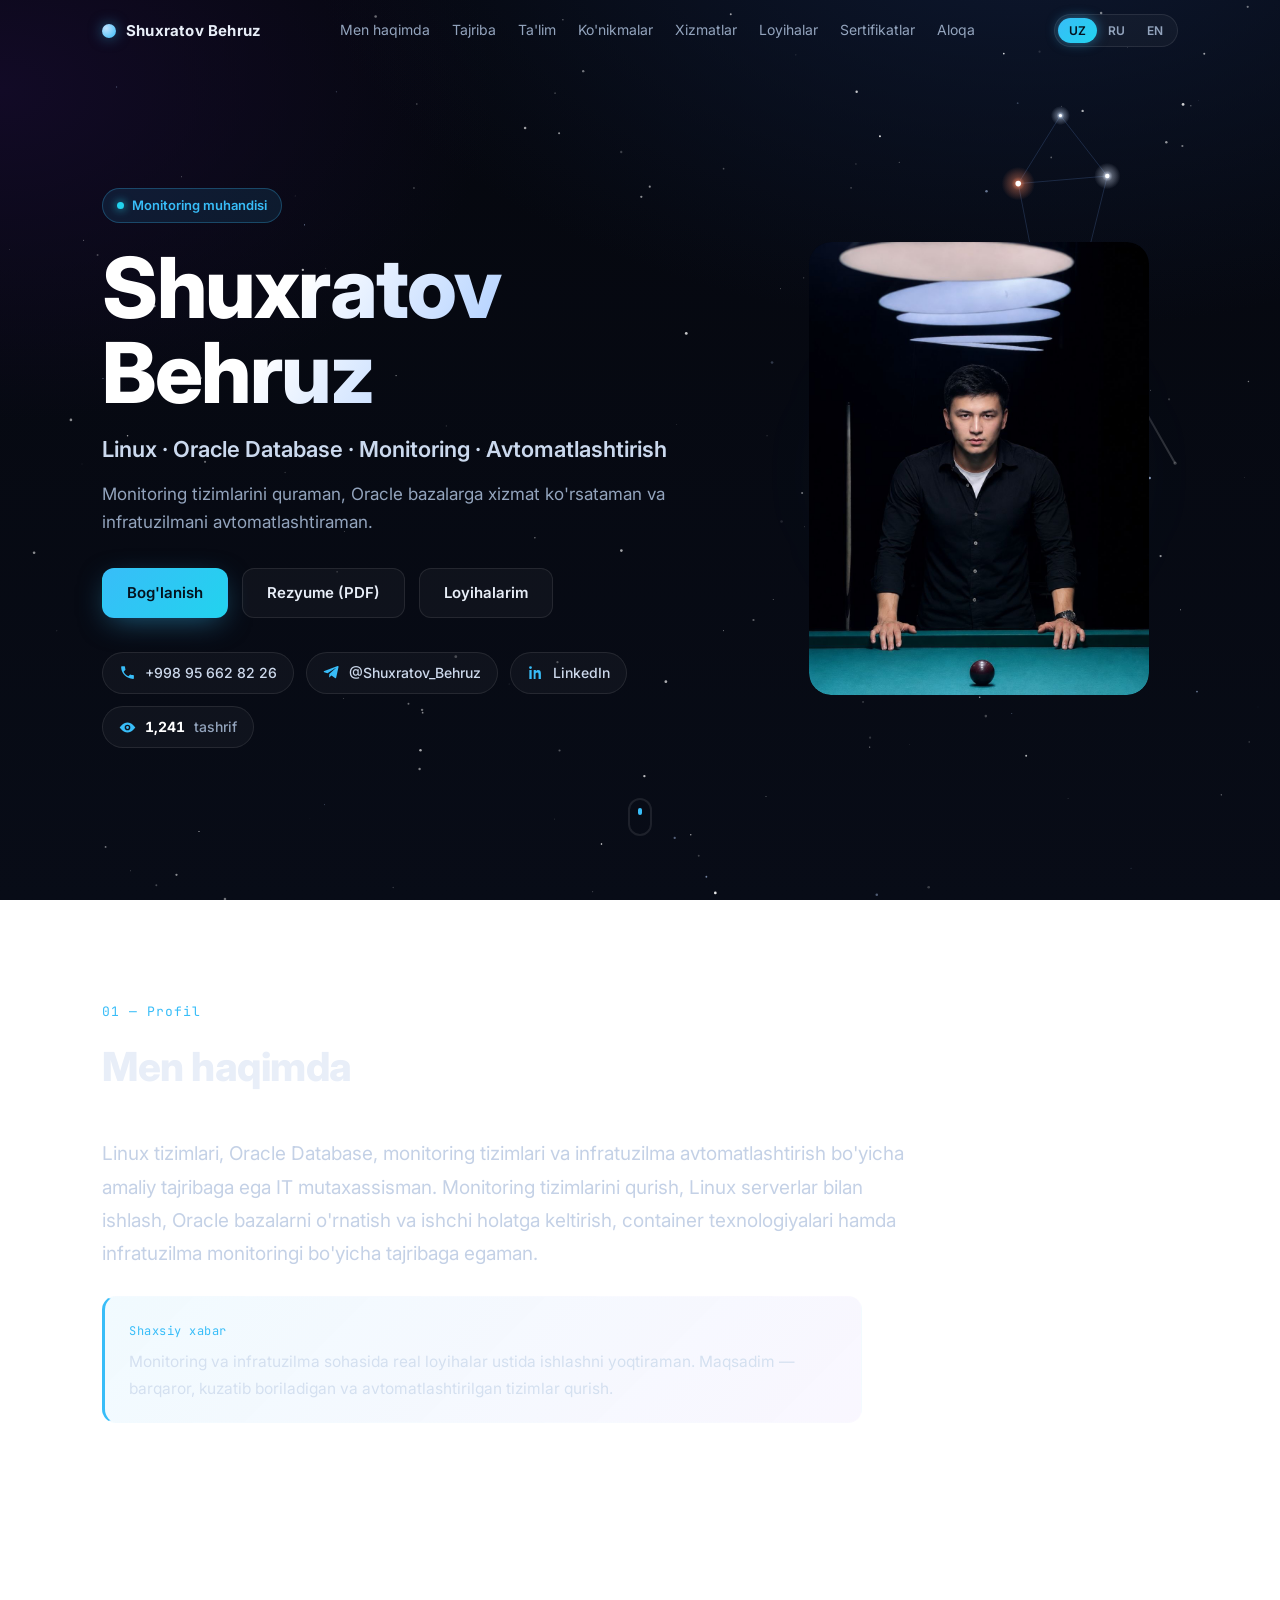
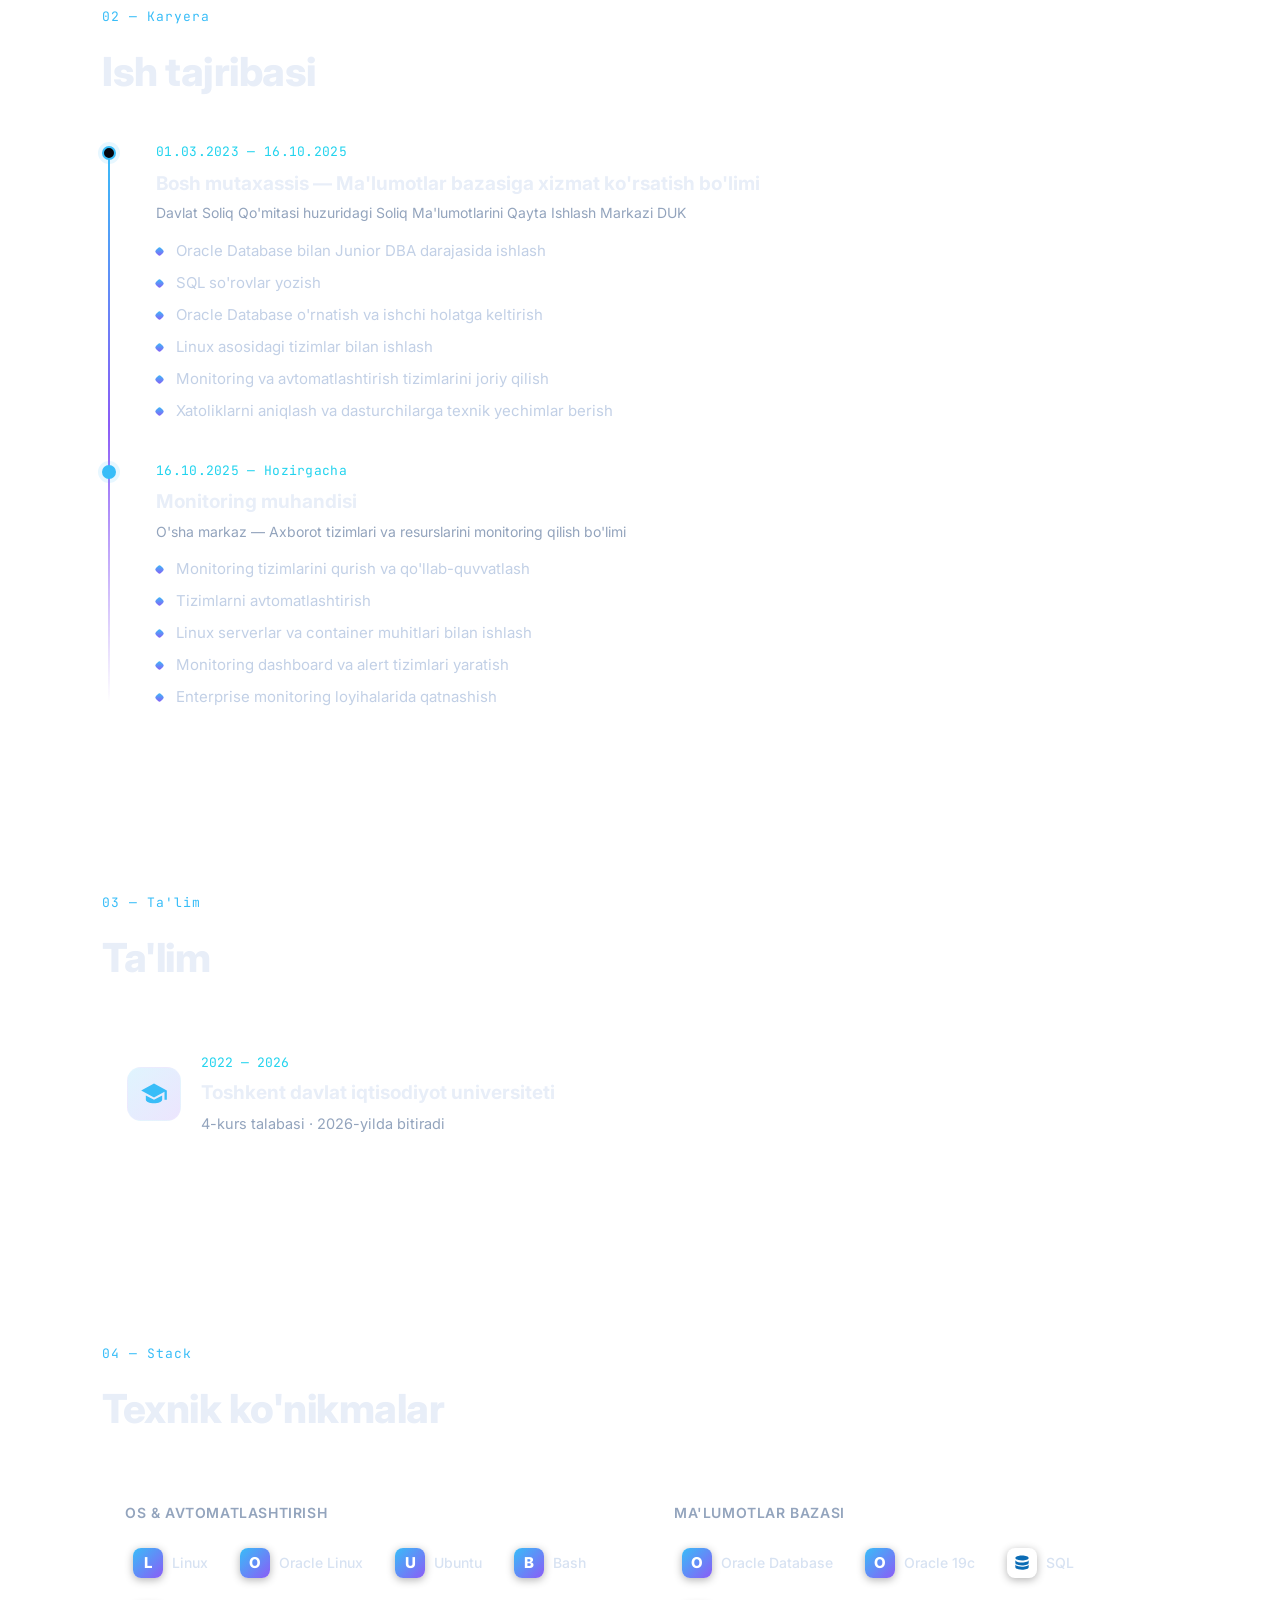
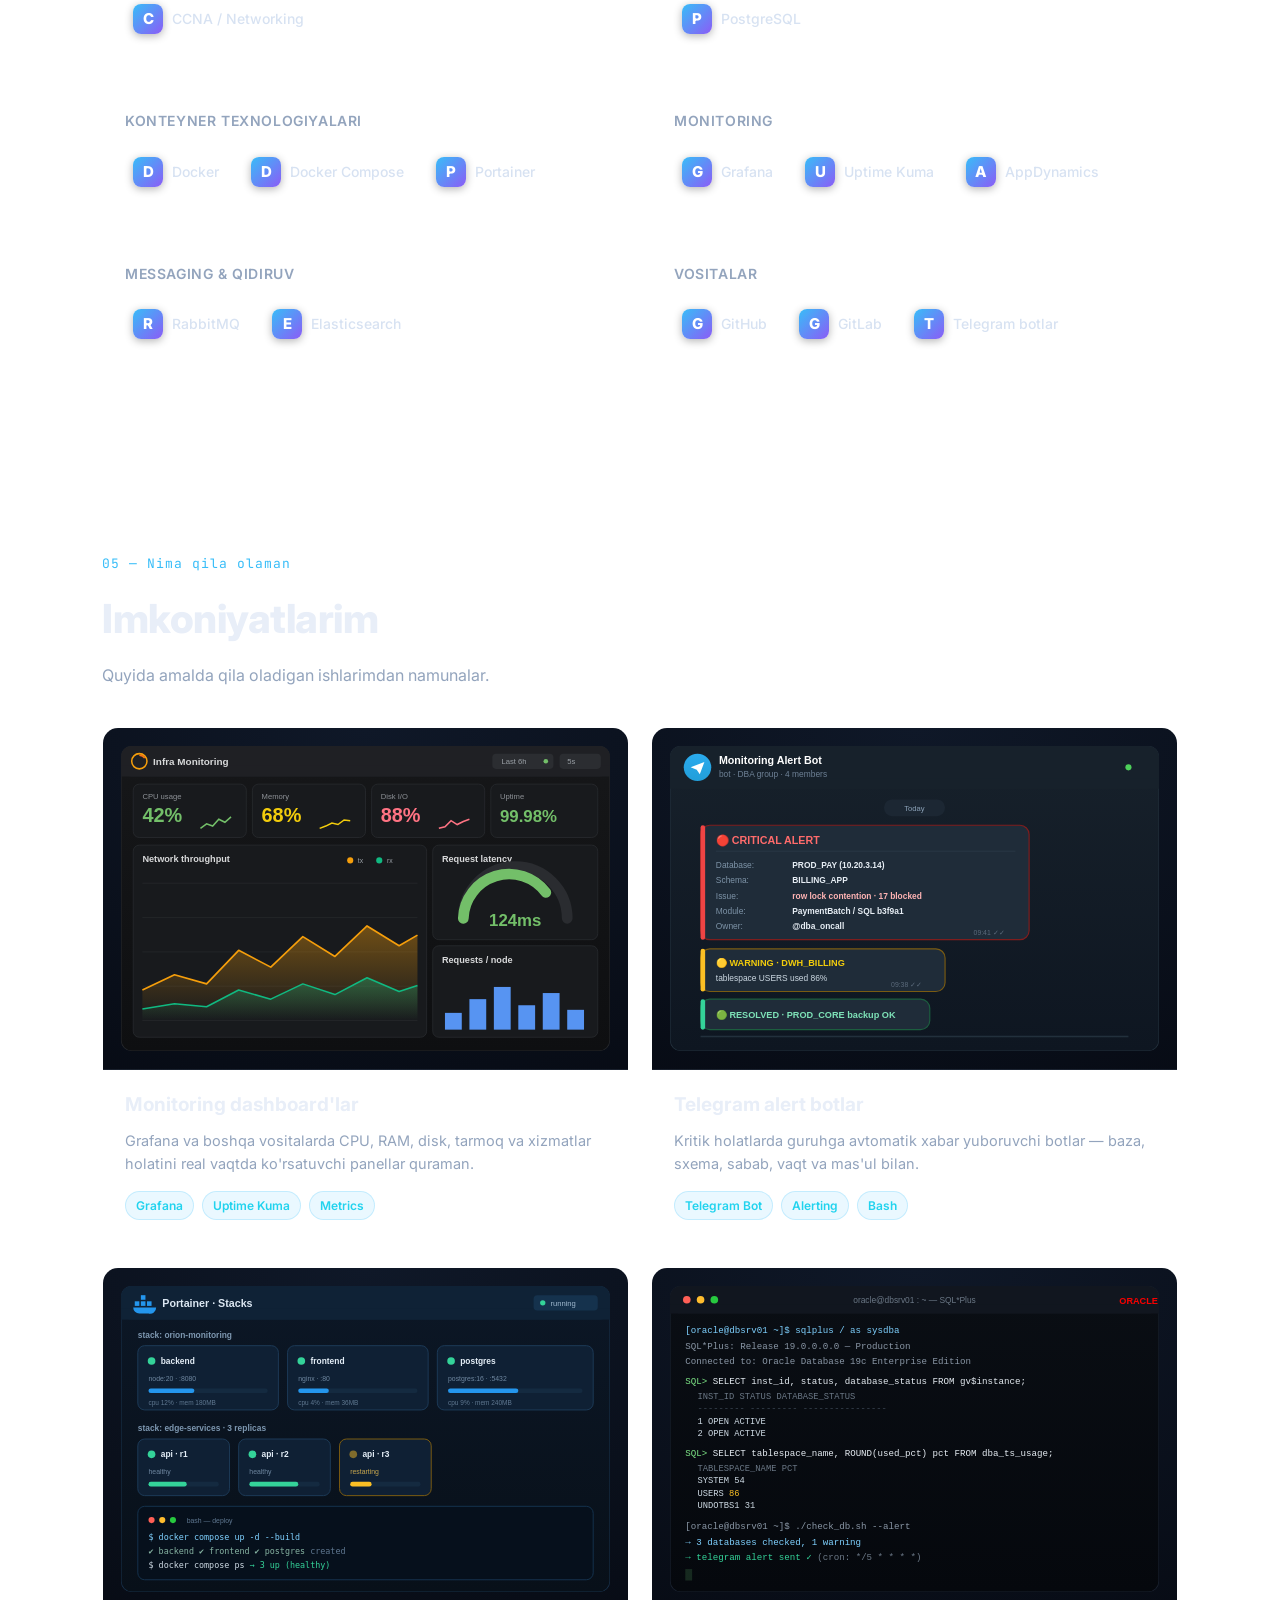
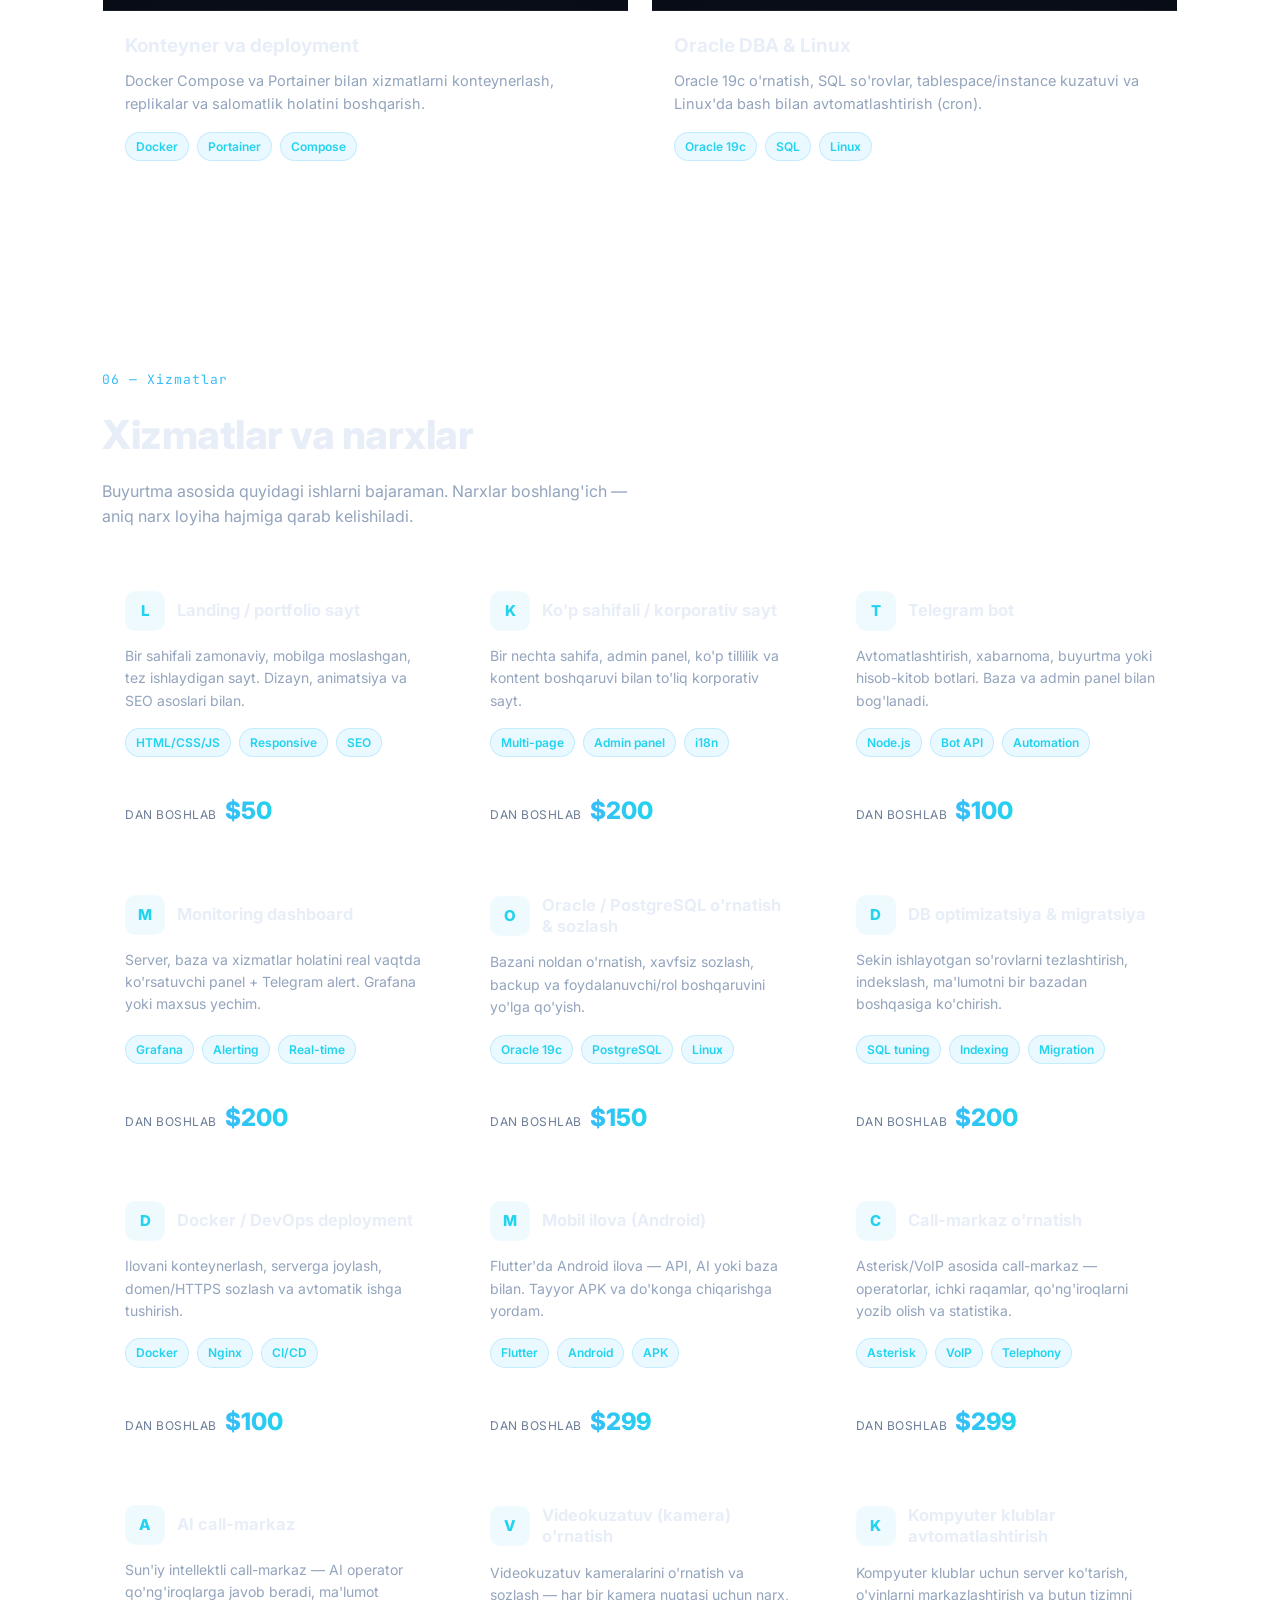
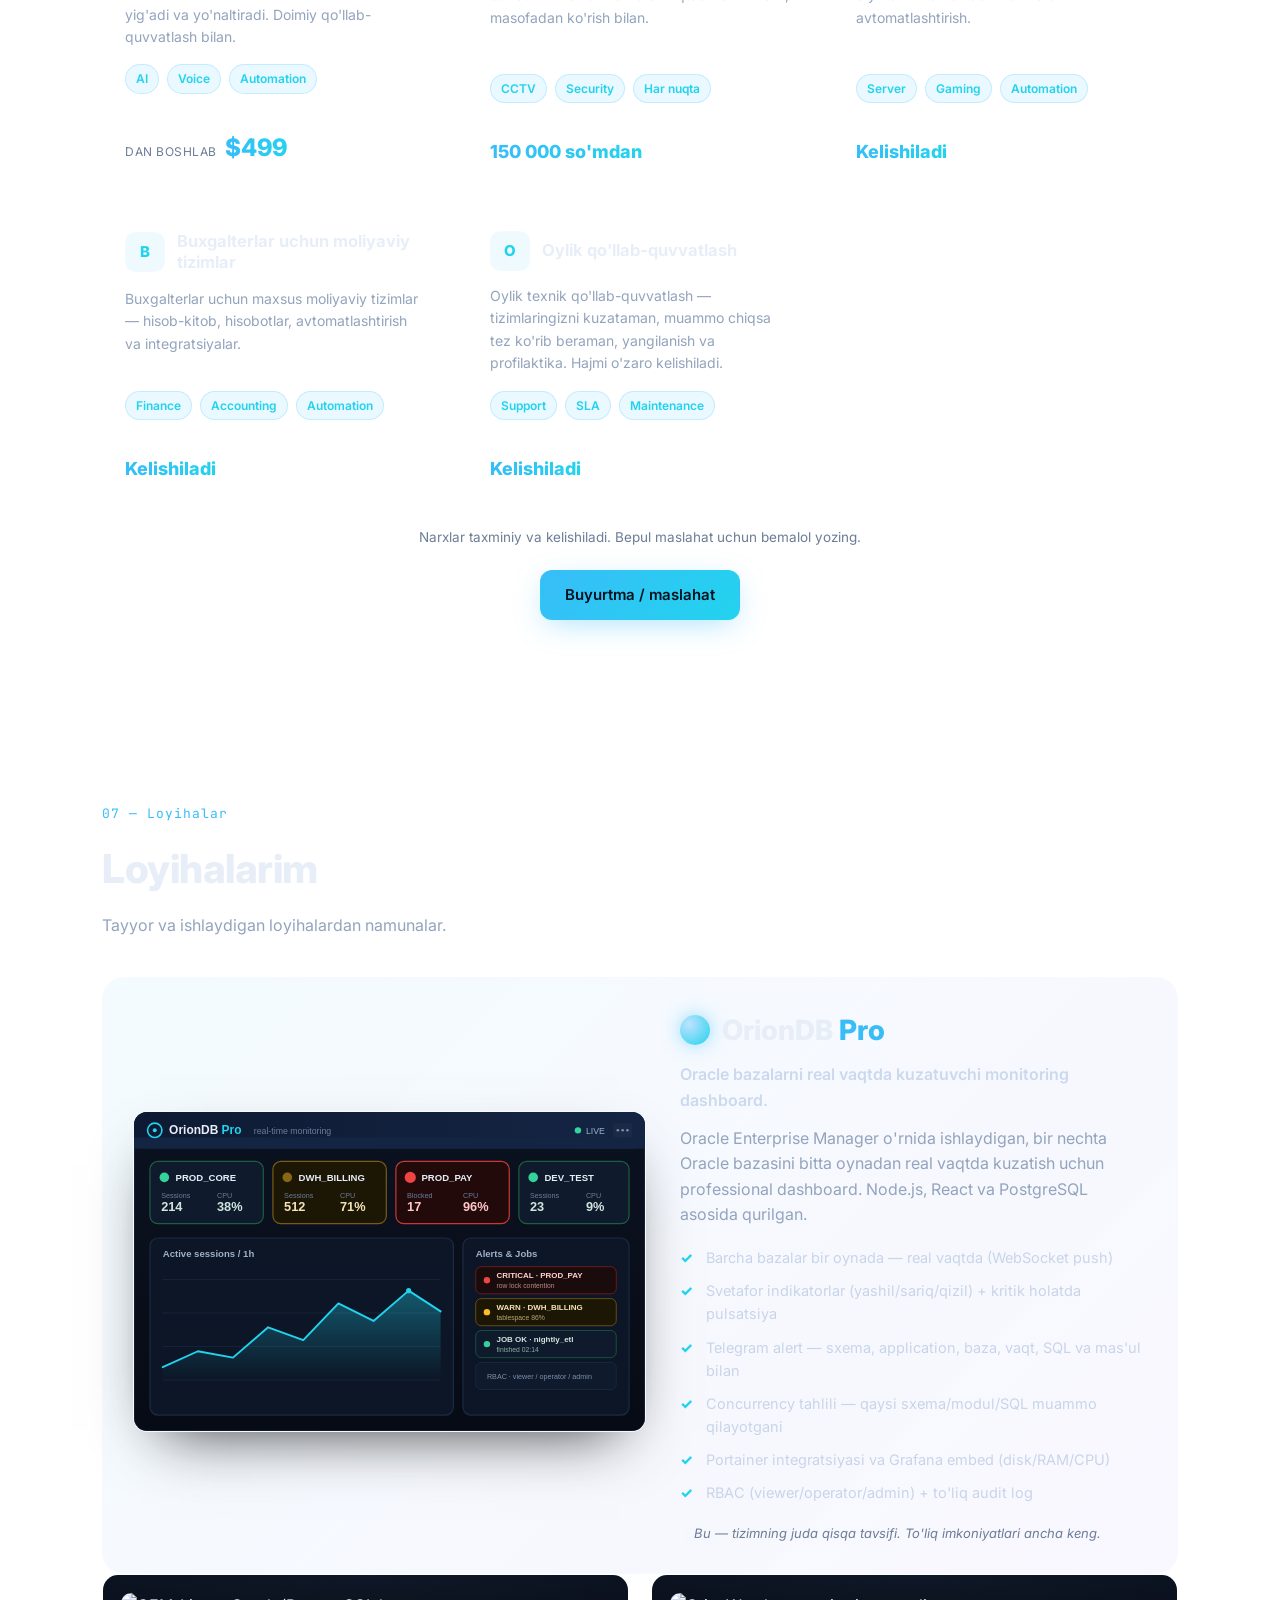
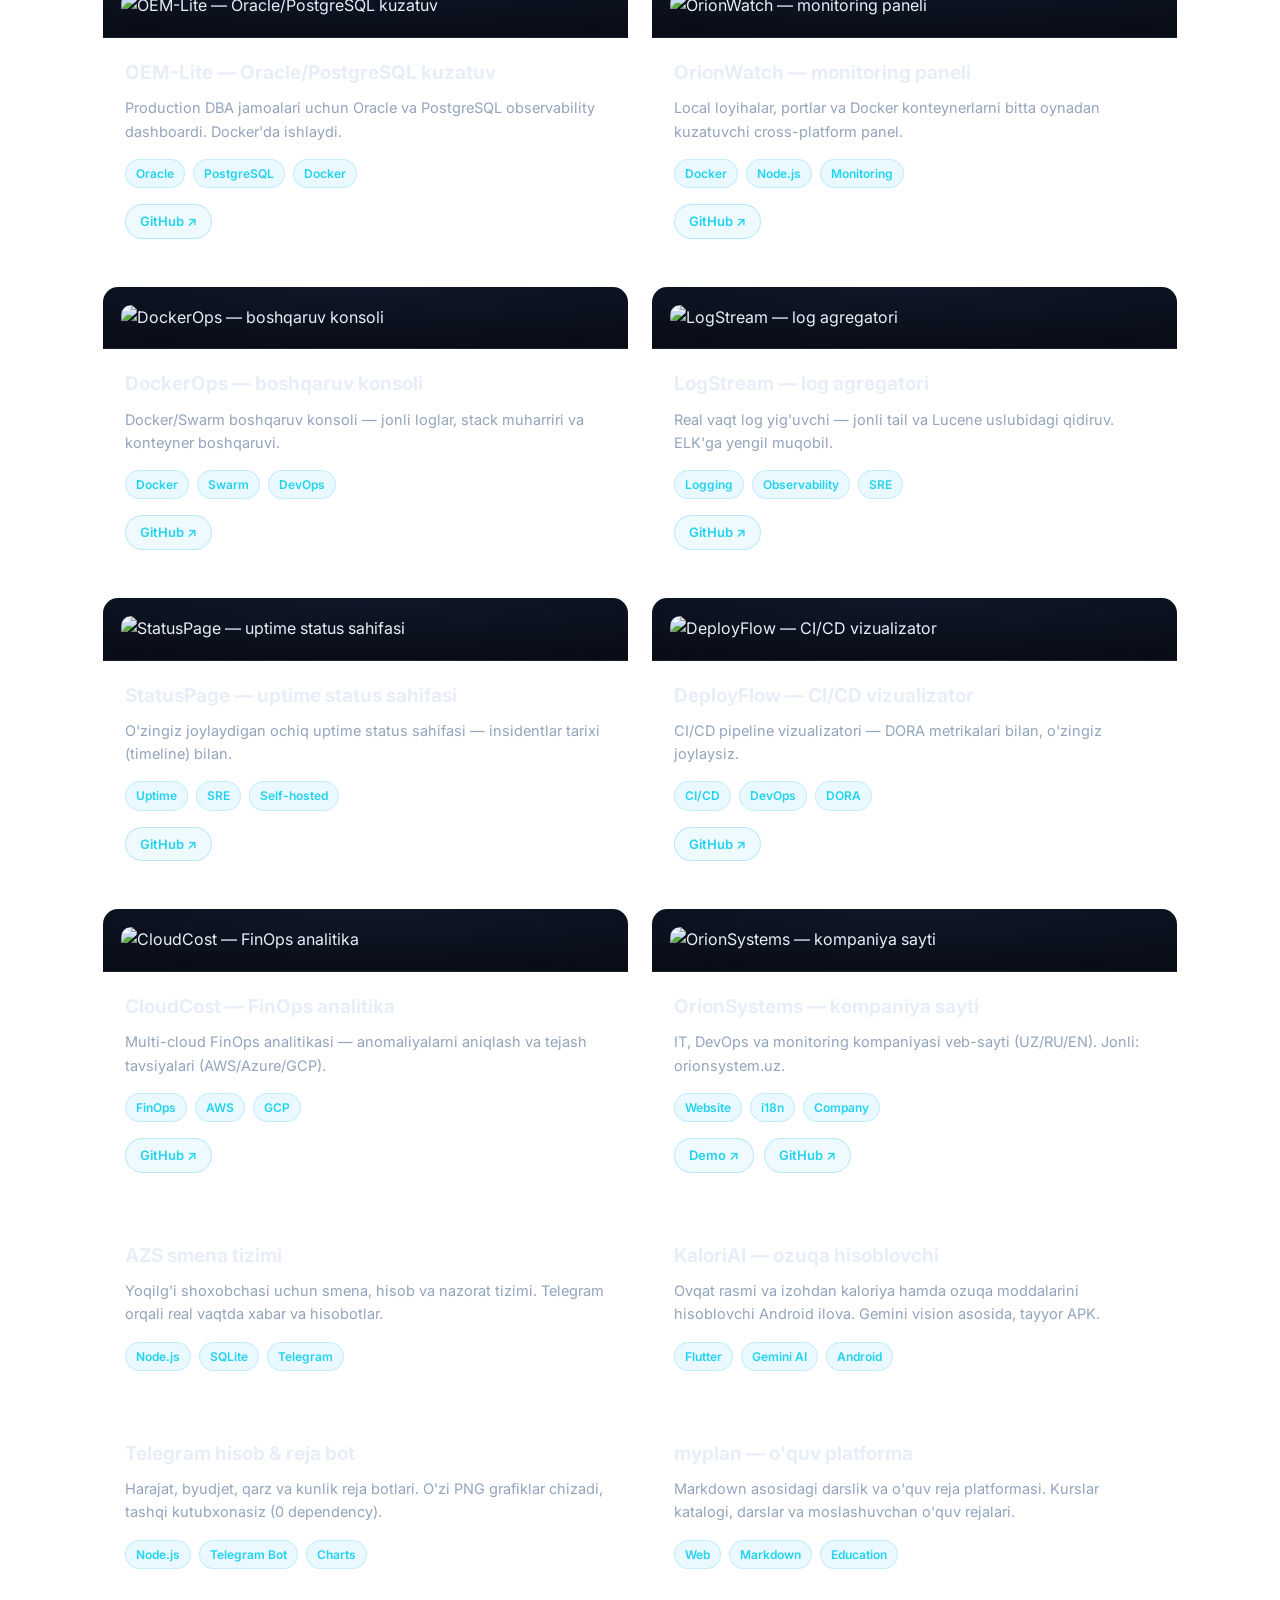
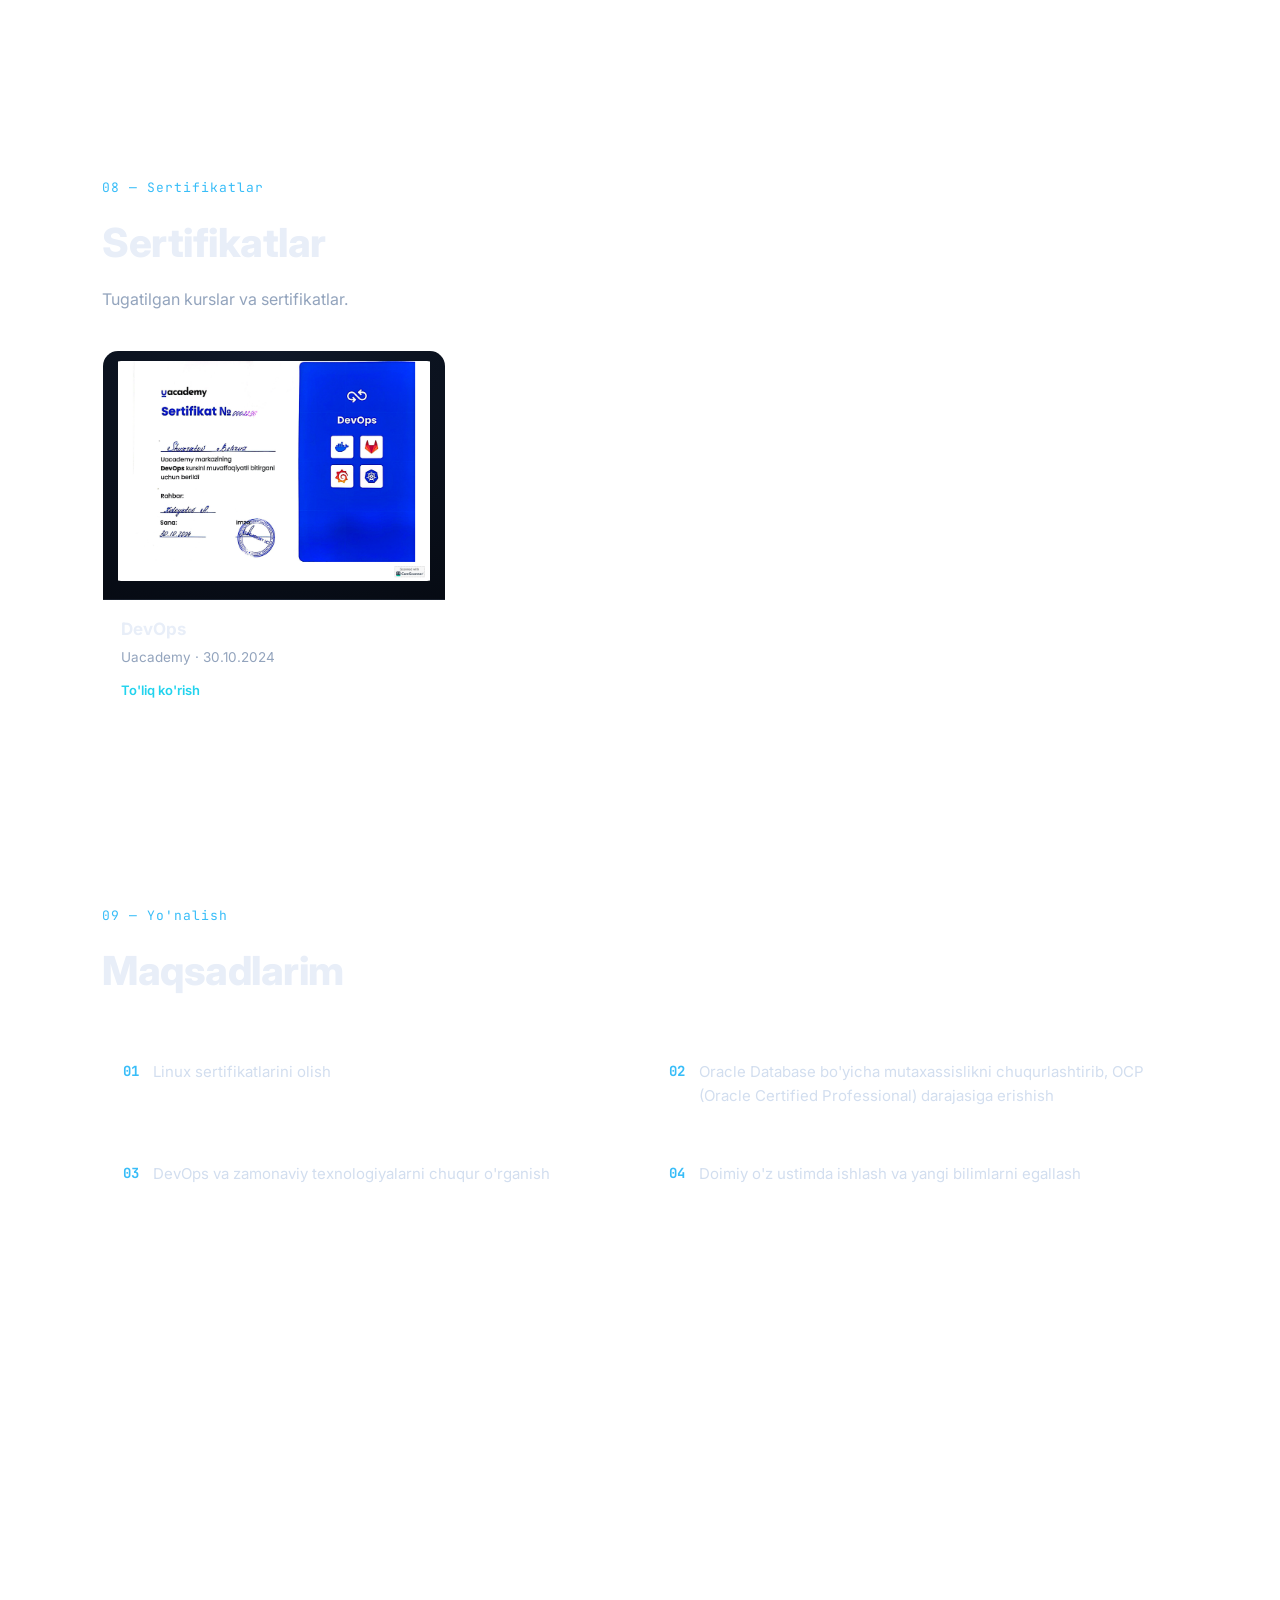
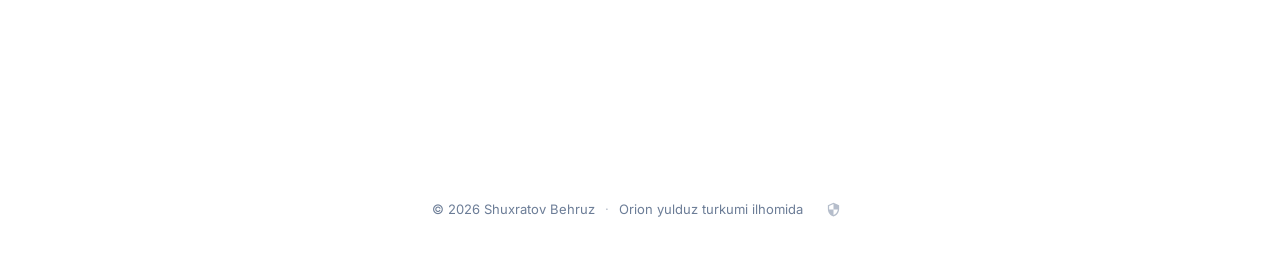
==== commit 05af6aff: "Add hero portrait photo (two-column hero, edge-blended)" ====
--- a/index.html
+++ b/index.html
@@ -51,11 +51,8 @@
   <main>
     <!-- ====== HERO ====== -->
     <section id="hero" class="hero">
+      <div class="hero-grid">
       <div class="hero-inner reveal">
-        <div class="hero-photo">
-          <img id="hero-img" src="assets/me.png" alt="Shuxratov Behruz"
-               onerror="this.closest('.hero-photo').style.display='none'" />
-        </div>
         <div class="hero-badge" data-i18n="hero_badge">Monitoring muhandisi</div>
         <h1 class="hero-name">Shuxratov Behruz</h1>
         <p class="hero-role" data-i18n="hero_role">Linux · Oracle Database · Monitoring · Avtomatlashtirish</p>
@@ -86,6 +83,11 @@
             <span data-i18n="views_label" class="view-label">tashrif</span>
           </span>
         </div>
+      </div>
+      <div class="hero-photo reveal">
+        <img id="hero-img" src="assets/me.jpg" alt="Shuxratov Behruz"
+             onerror="this.closest('.hero-photo').style.display='none'" />
+      </div>
       </div>
       <div class="scroll-hint" aria-hidden="true"><span></span></div>
     </section>
--- a/css/styles.css
+++ b/css/styles.css
@@ -130,13 +130,32 @@
   flex-direction: column;
   justify-content: center;
 }
-.hero-photo { margin-bottom: 26px; }
+.hero-grid {
+  display: grid;
+  grid-template-columns: 1.35fr 0.85fr;
+  gap: 48px;
+  align-items: center;
+  width: 100%;
+}
+.hero-photo { position: relative; display: flex; justify-content: center; }
+.hero-photo::before {
+  content: ""; position: absolute; z-index: -1;
+  width: 76%; height: 70%; top: 16%;
+  background: radial-gradient(circle, rgba(56, 189, 248, 0.20), transparent 70%);
+  filter: blur(44px);
+}
 .hero-photo img {
-  width: 158px; height: 158px; border-radius: 50%; object-fit: cover; object-position: 50% 22%;
-  border: 3px solid rgba(56, 189, 248, 0.45);
-  background: radial-gradient(circle at 50% 30%, #12203a, #070b14);
-  box-shadow: 0 0 46px rgba(56, 189, 248, 0.28), 0 22px 44px -12px rgba(0, 0, 0, 0.7);
-  display: block;
+  width: 100%; max-width: 340px; aspect-ratio: 3 / 4;
+  object-fit: cover; object-position: 50% 30%;
+  border-radius: 22px;
+  -webkit-mask-image: radial-gradient(135% 135% at 50% 42%, #000 70%, transparent 106%);
+  mask-image: radial-gradient(135% 135% at 50% 42%, #000 70%, transparent 106%);
+  filter: drop-shadow(0 26px 52px rgba(0, 0, 0, 0.8));
+}
+@media (max-width: 860px) {
+  .hero-grid { grid-template-columns: 1fr; gap: 26px; }
+  .hero-photo { order: -1; }
+  .hero-photo img { max-width: 230px; }
 }
 .hero-badge {
   display: inline-flex;
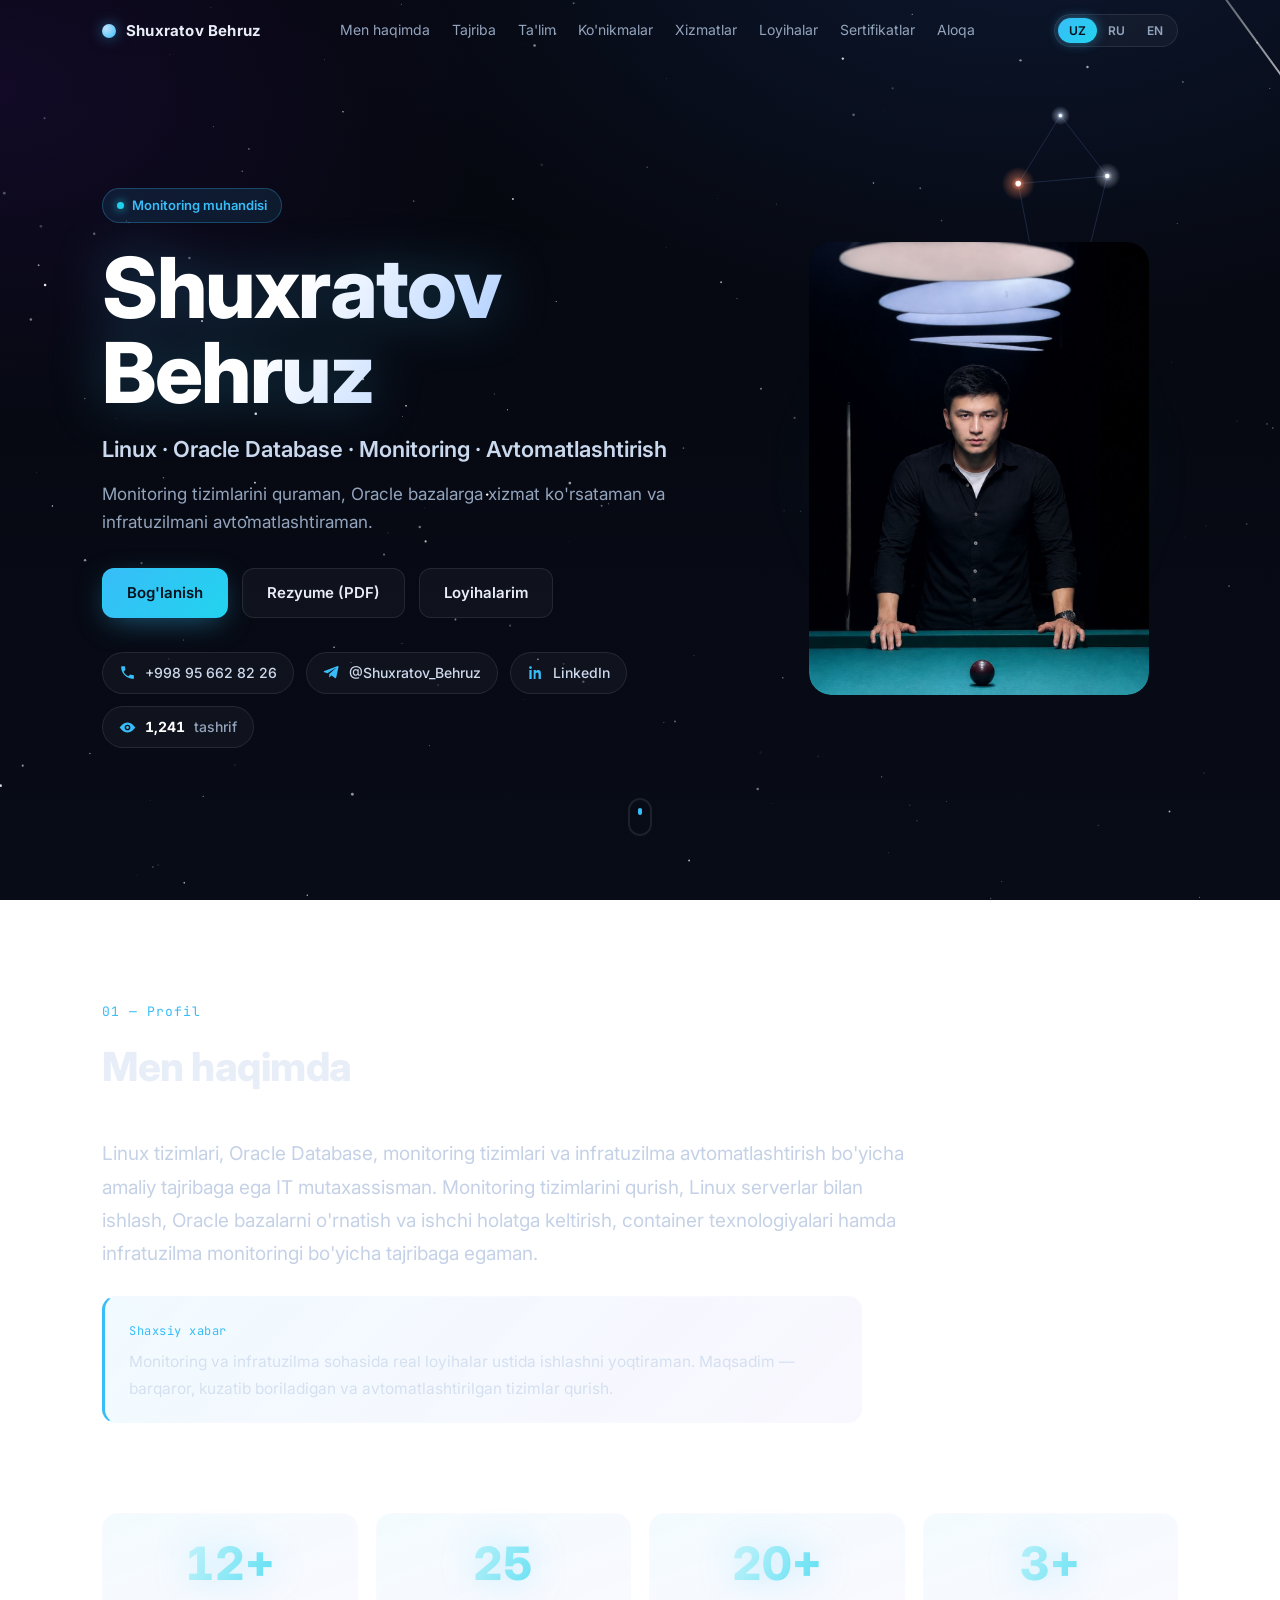
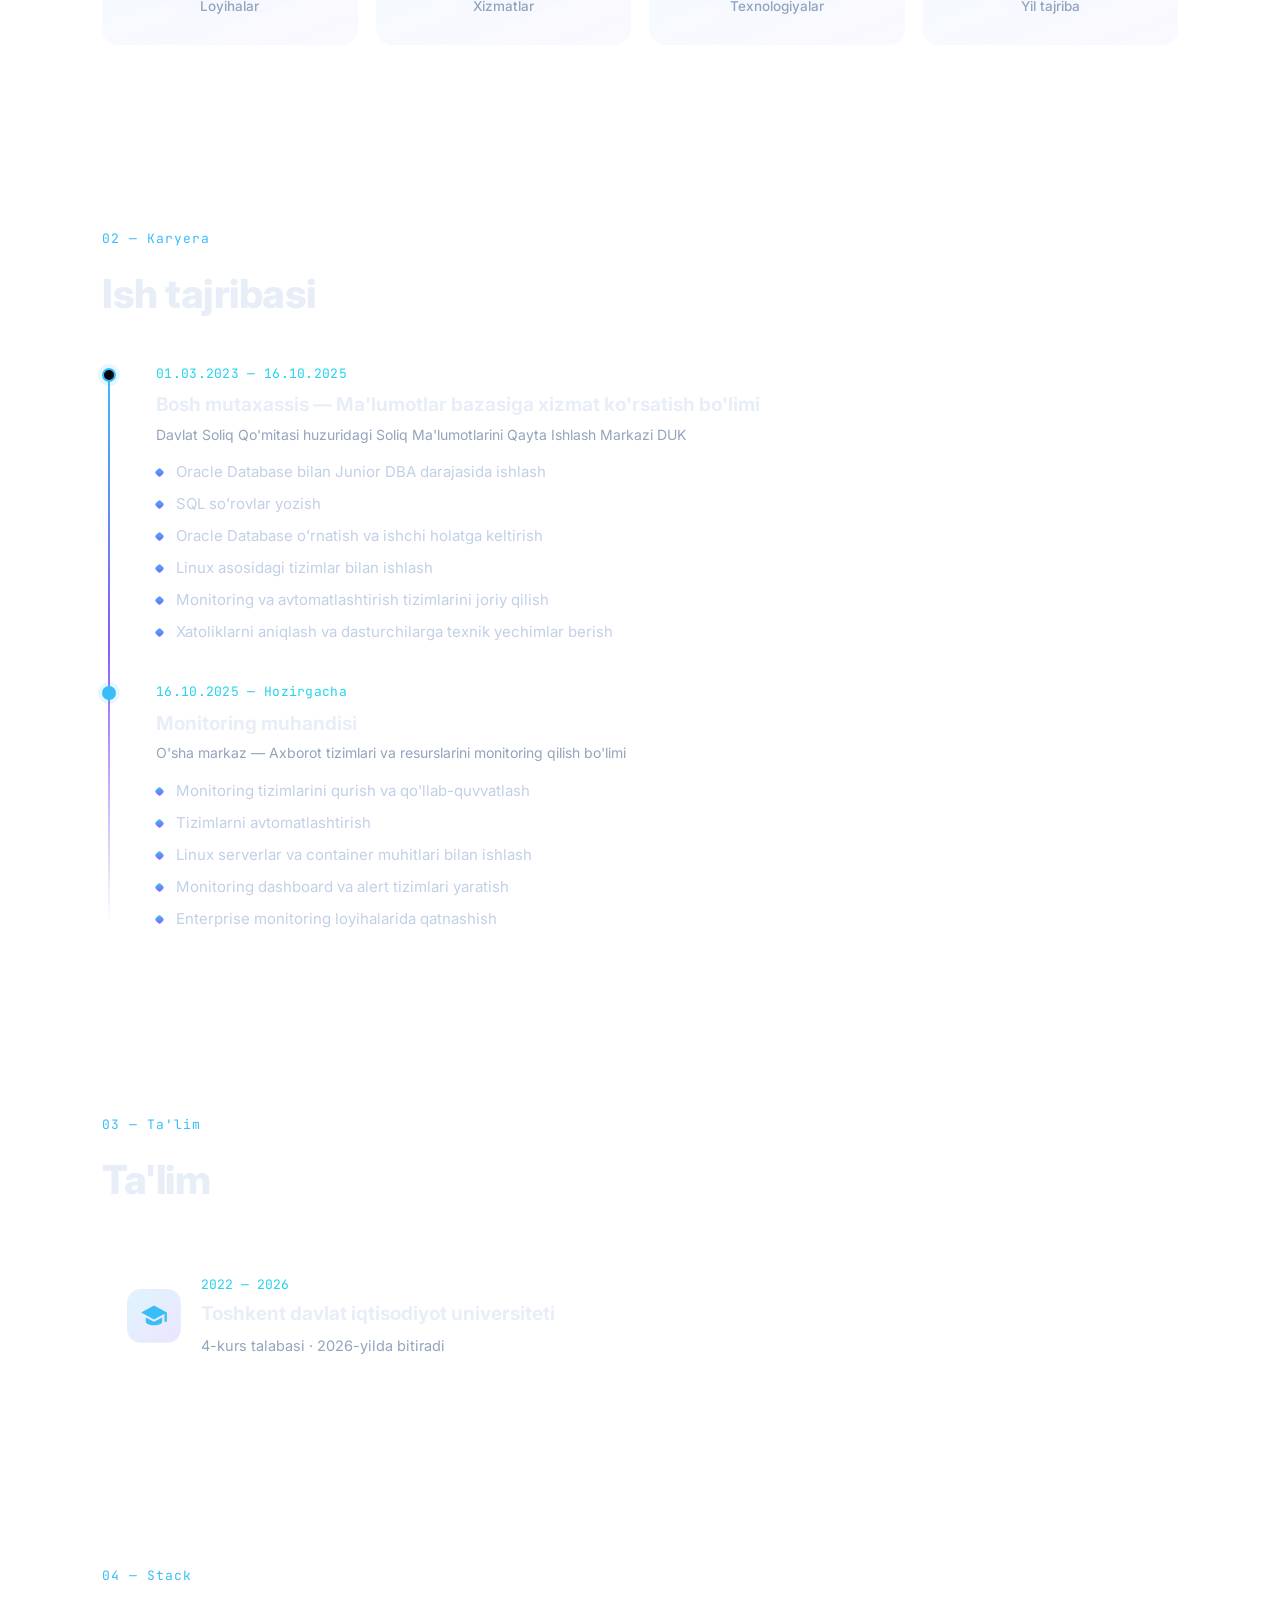
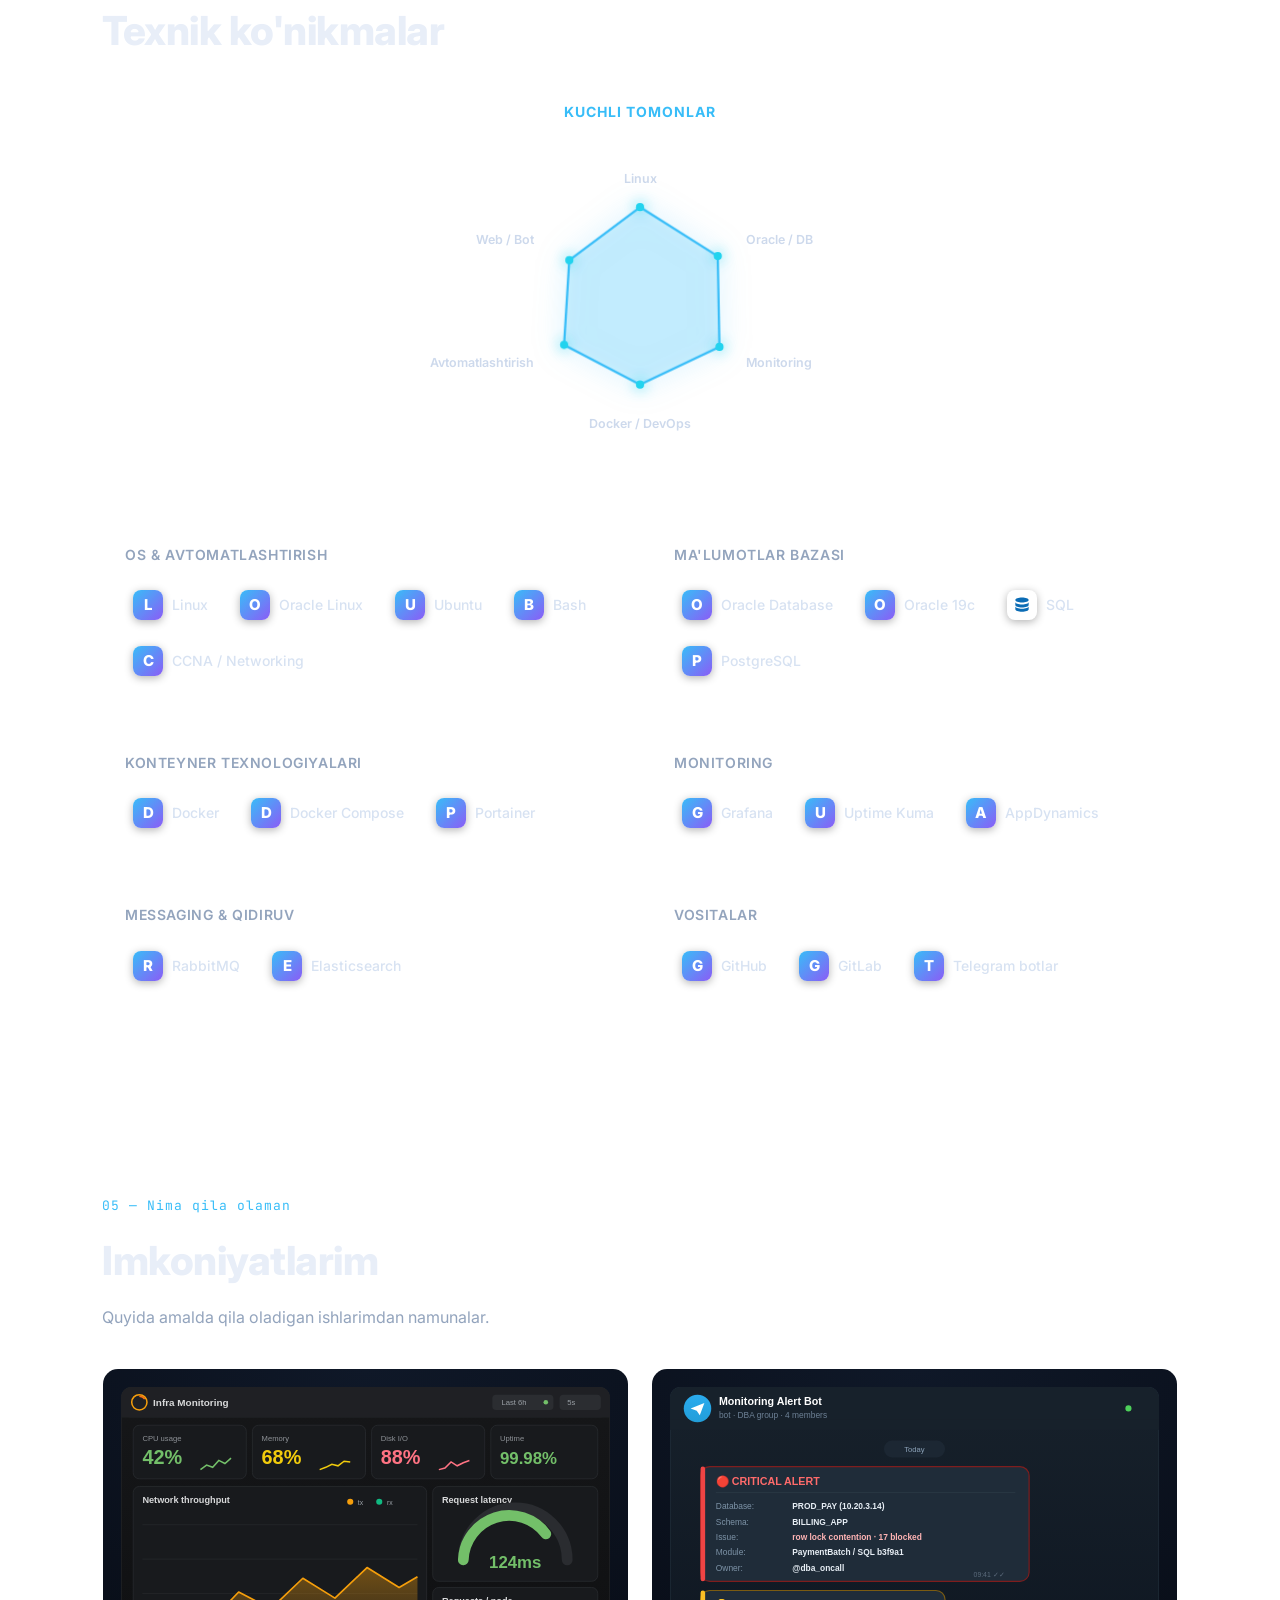
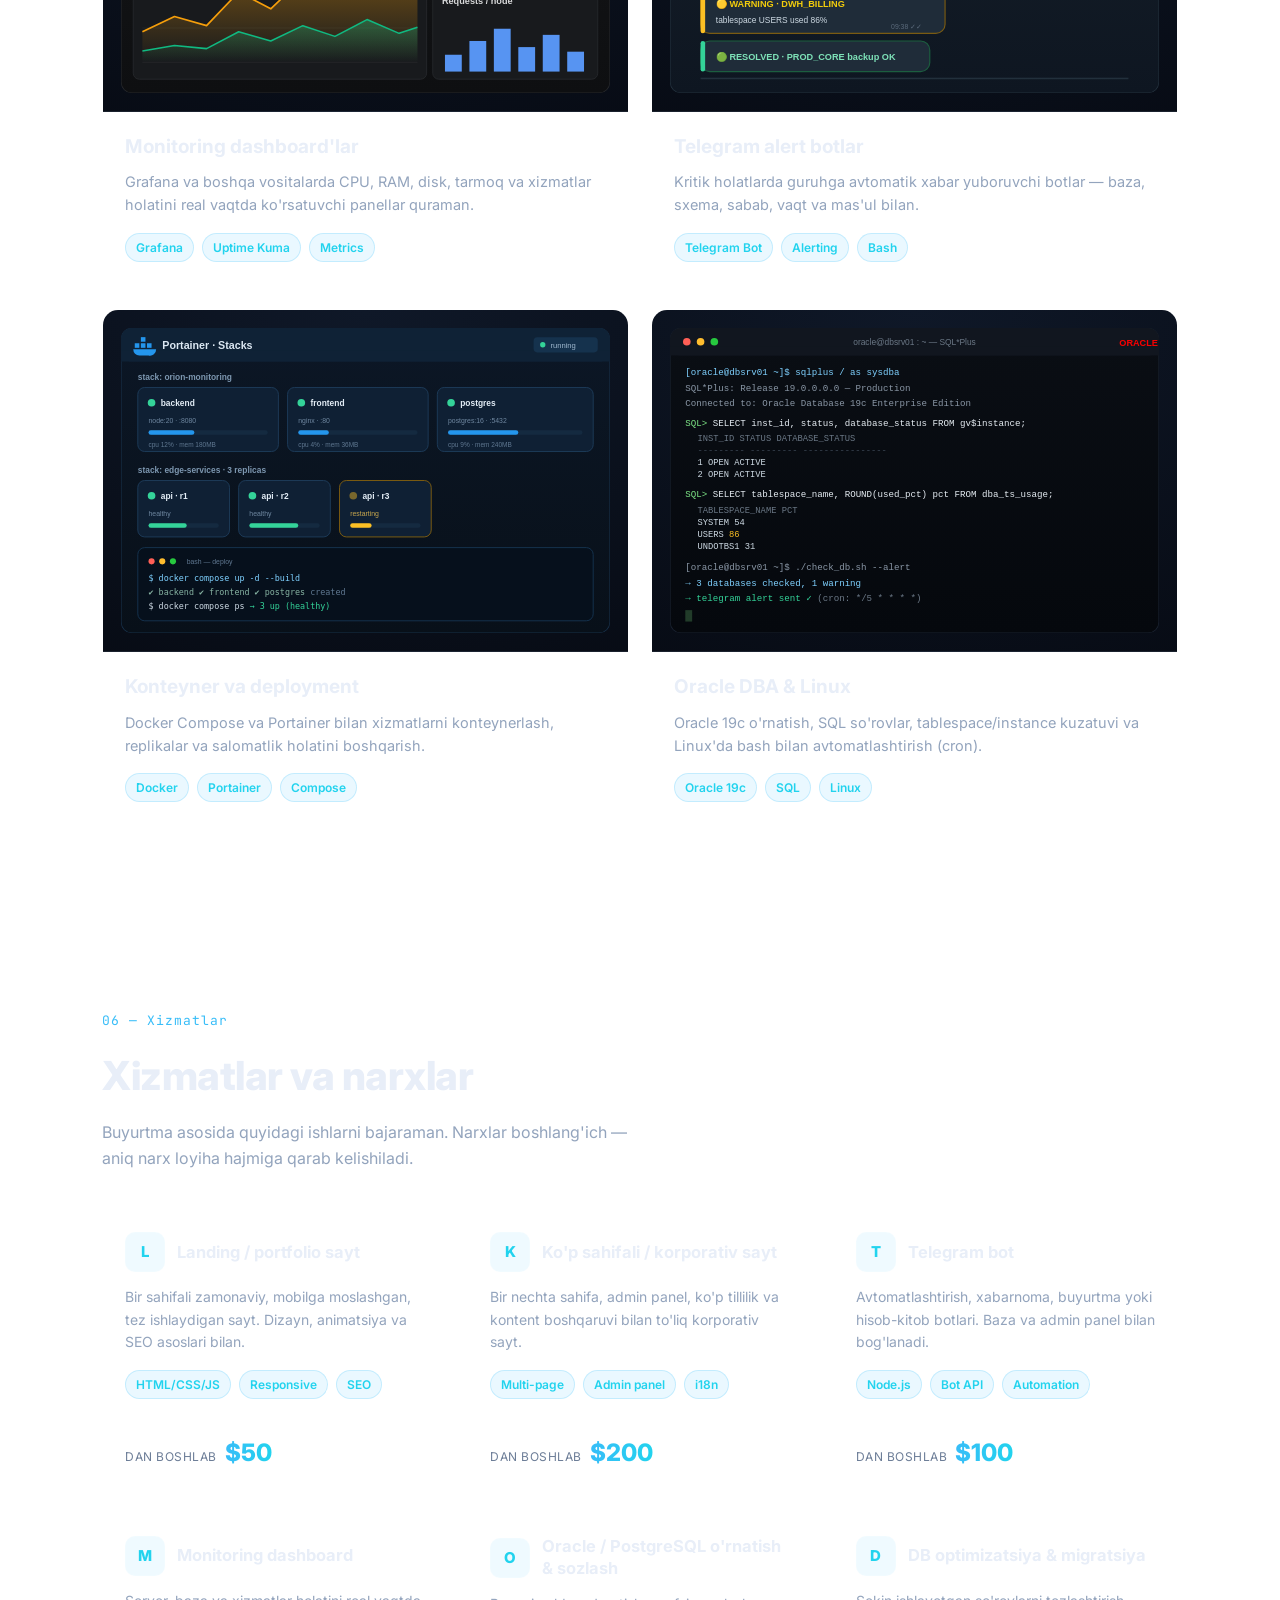
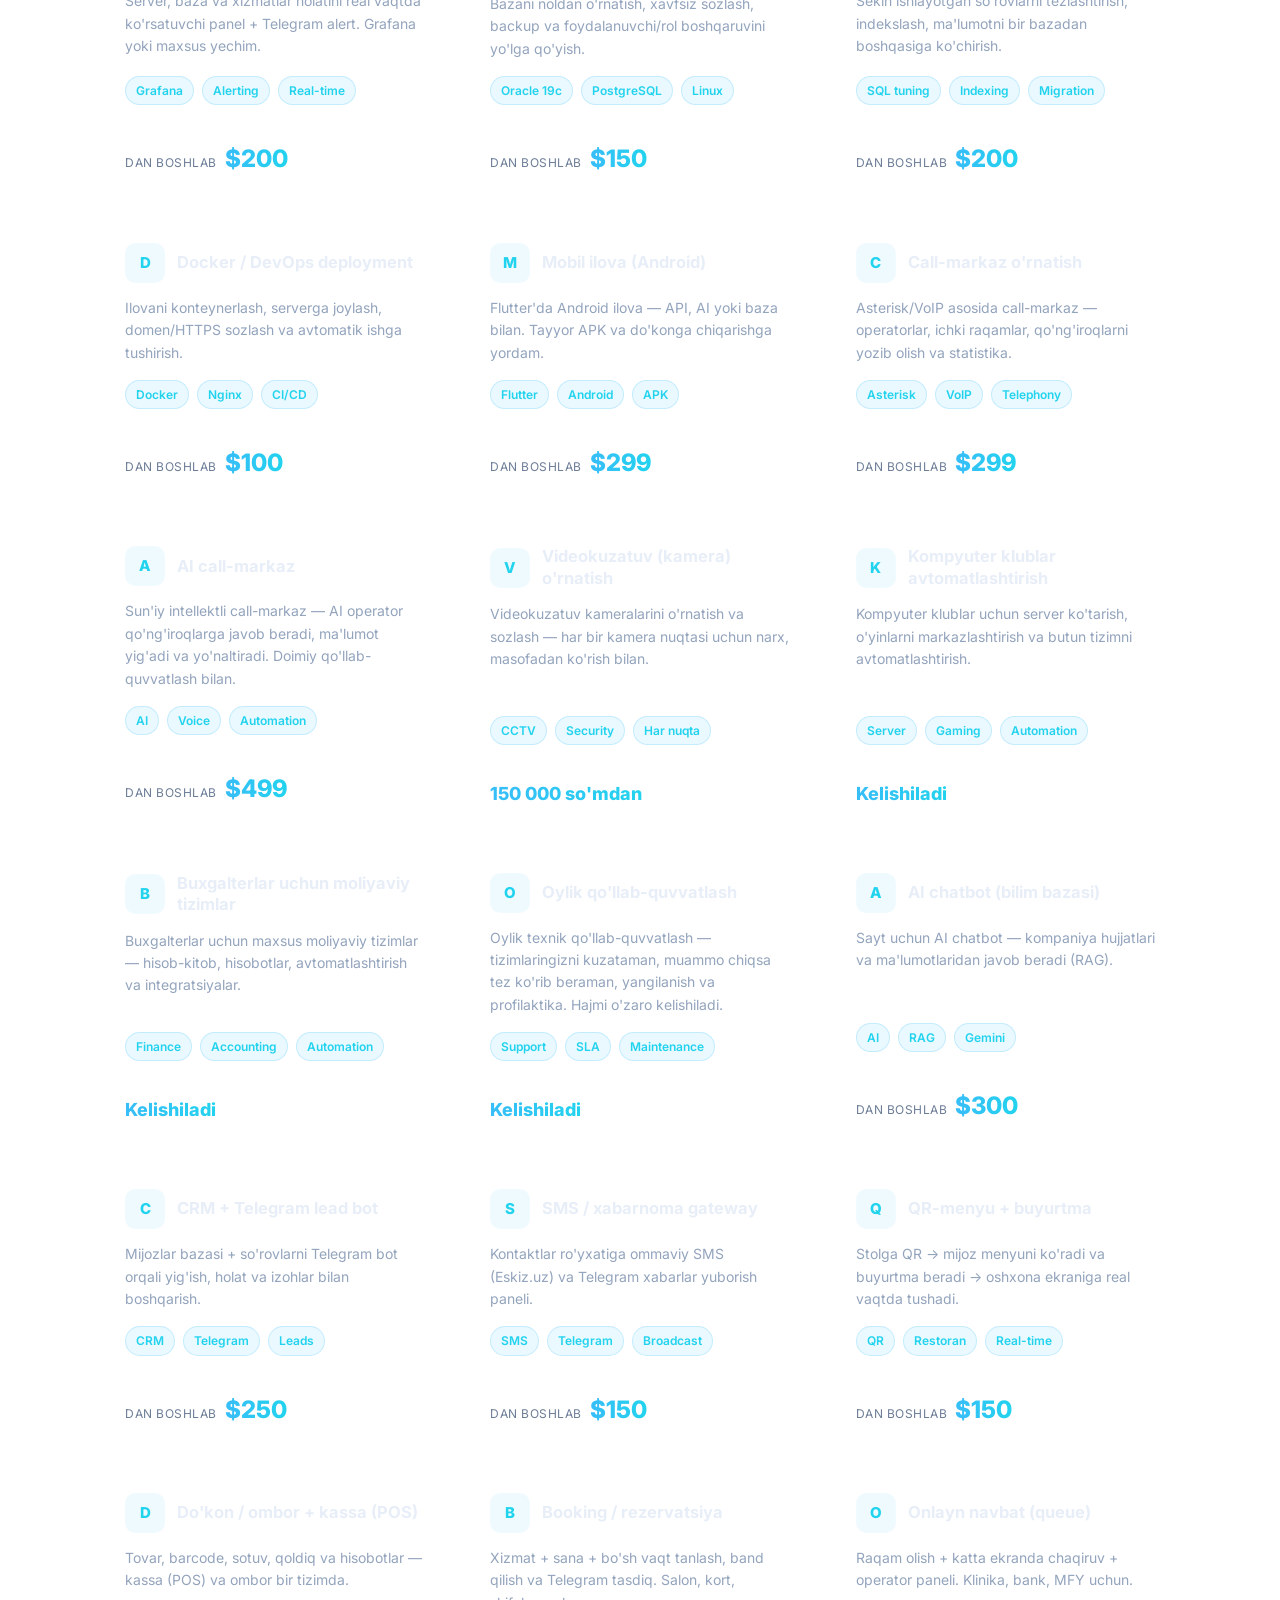
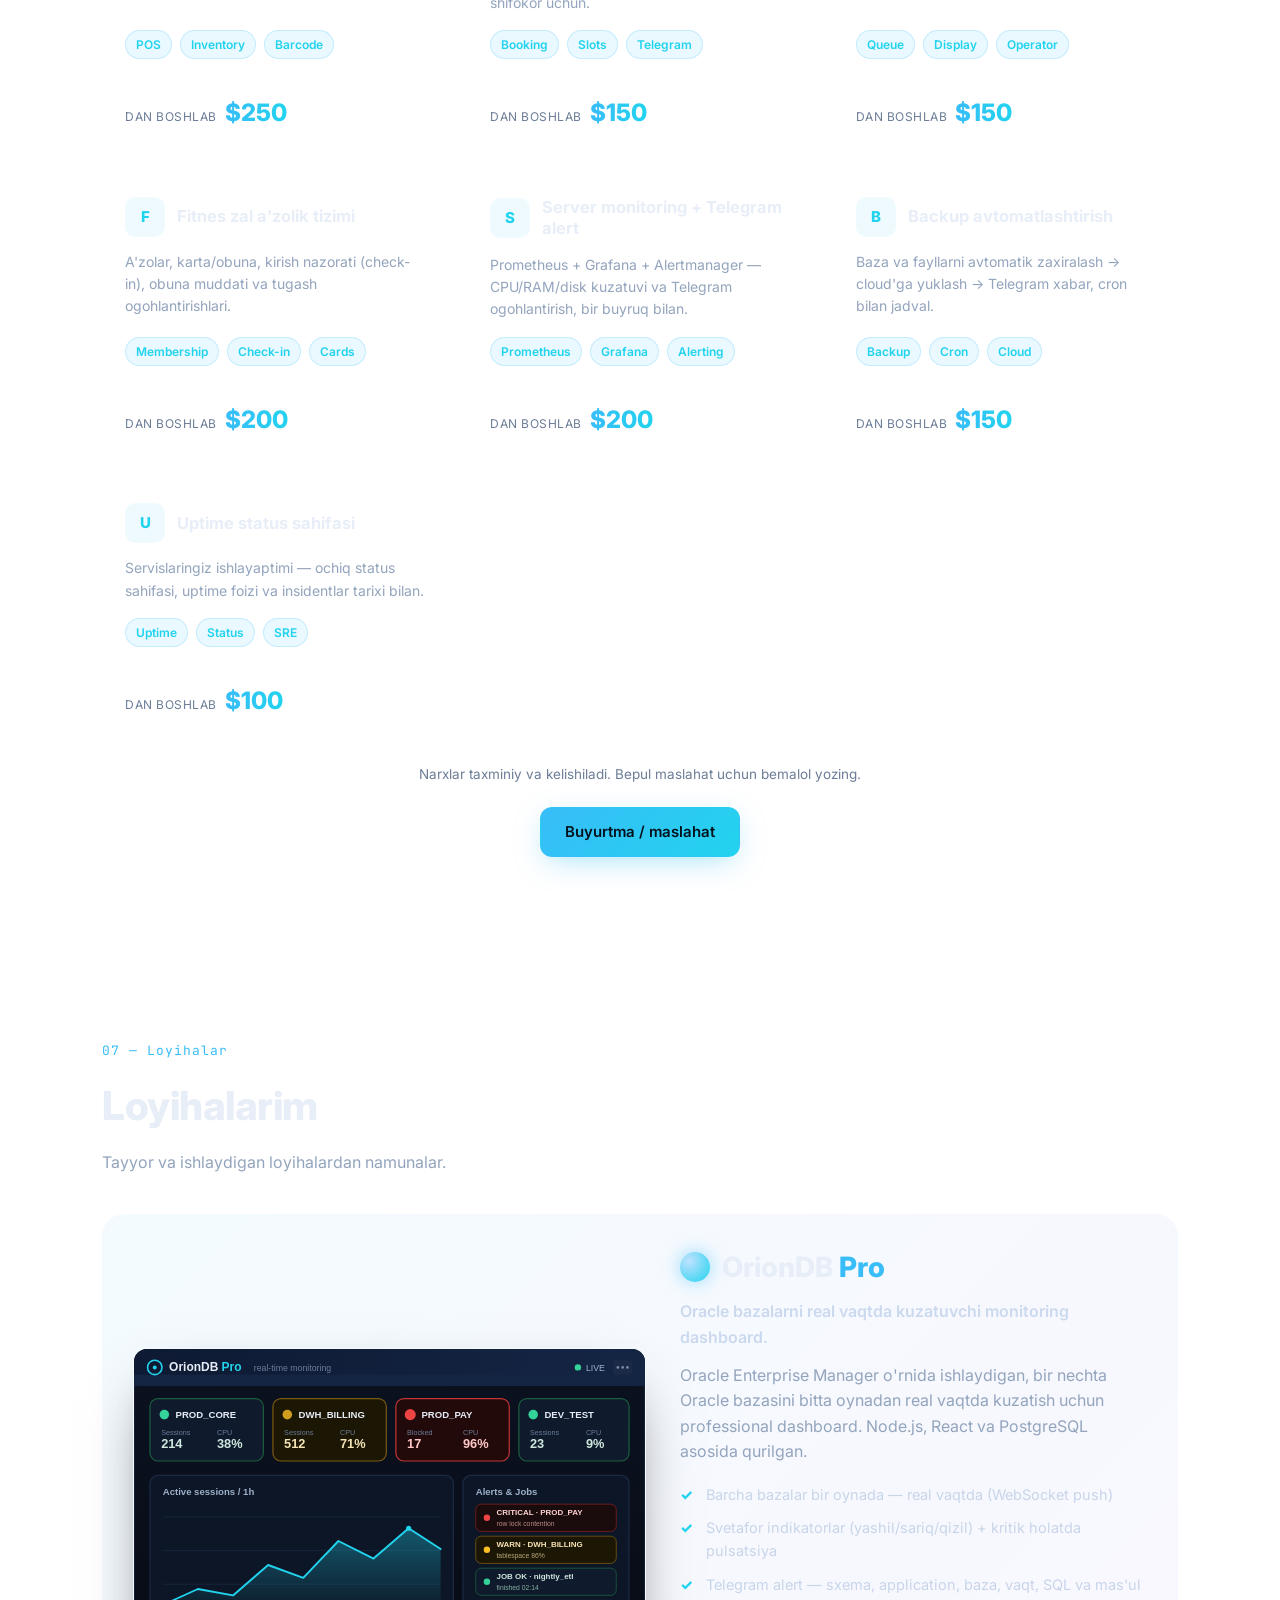
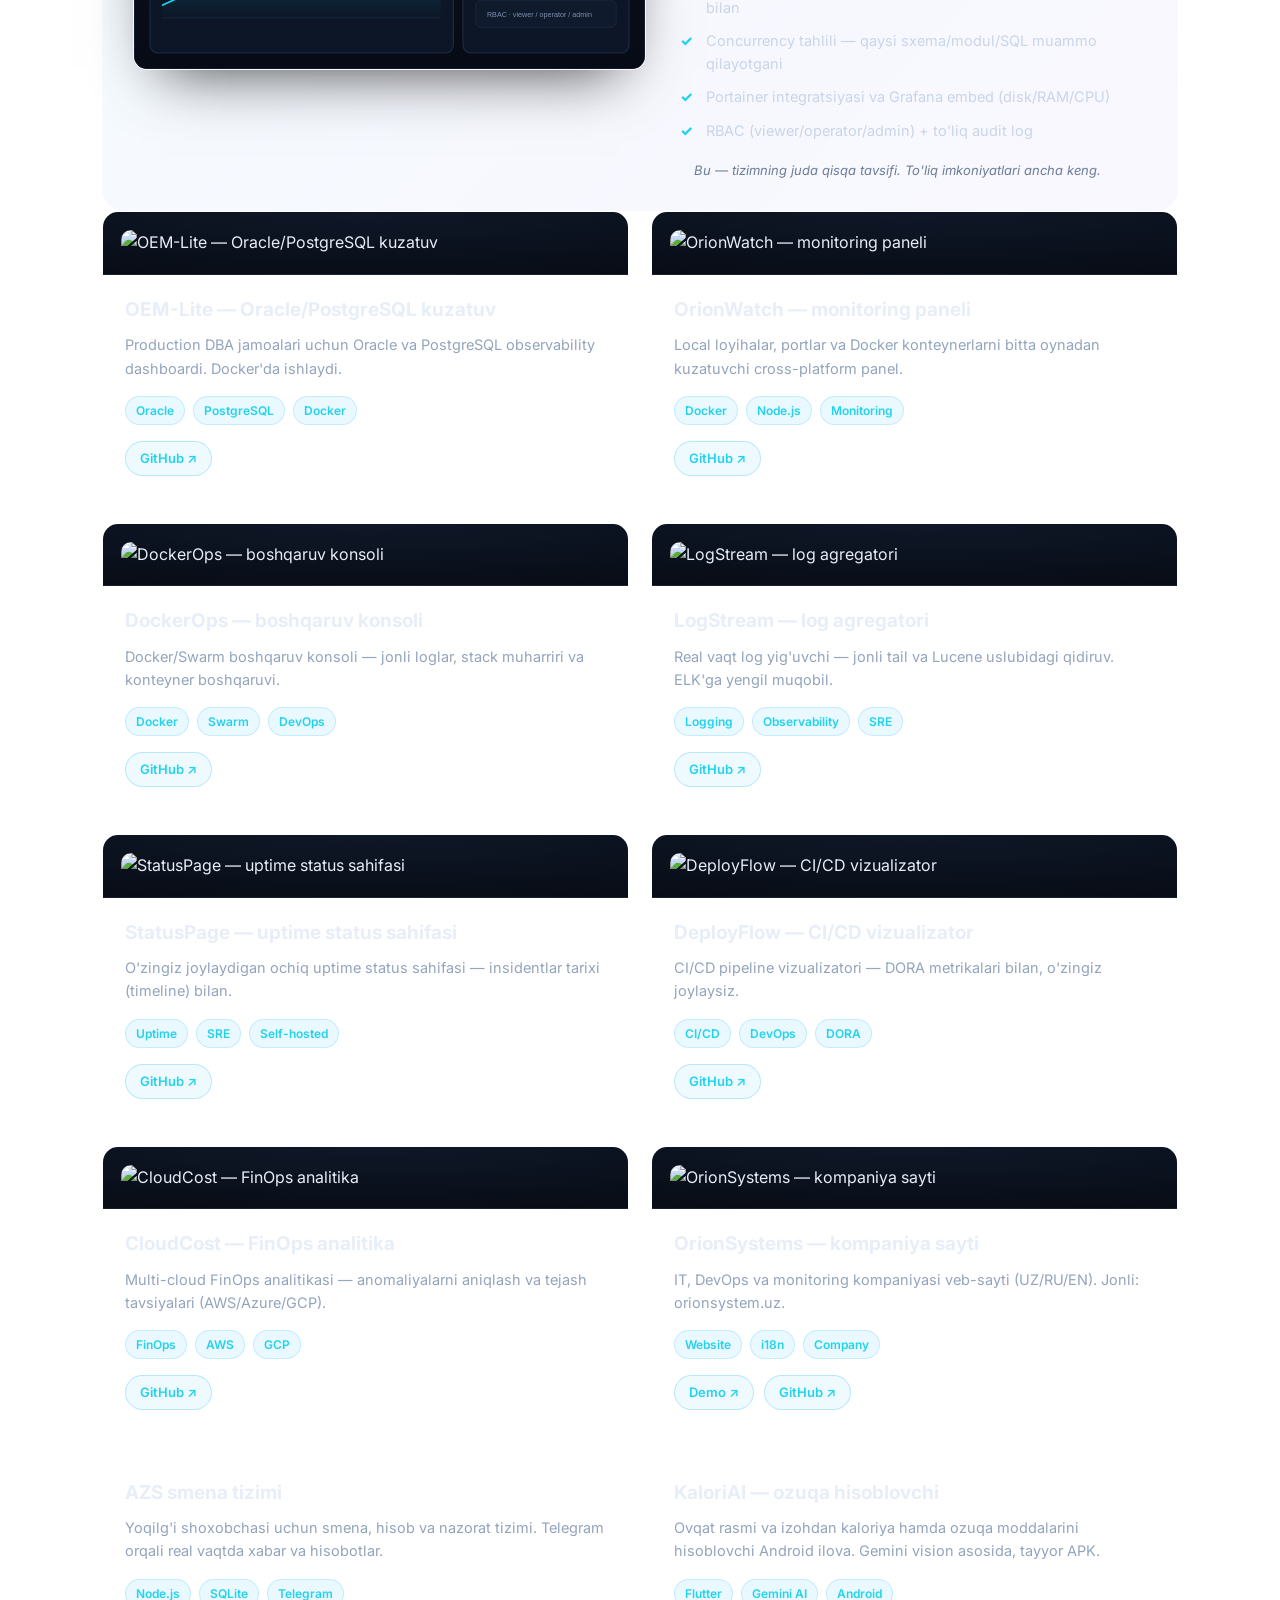
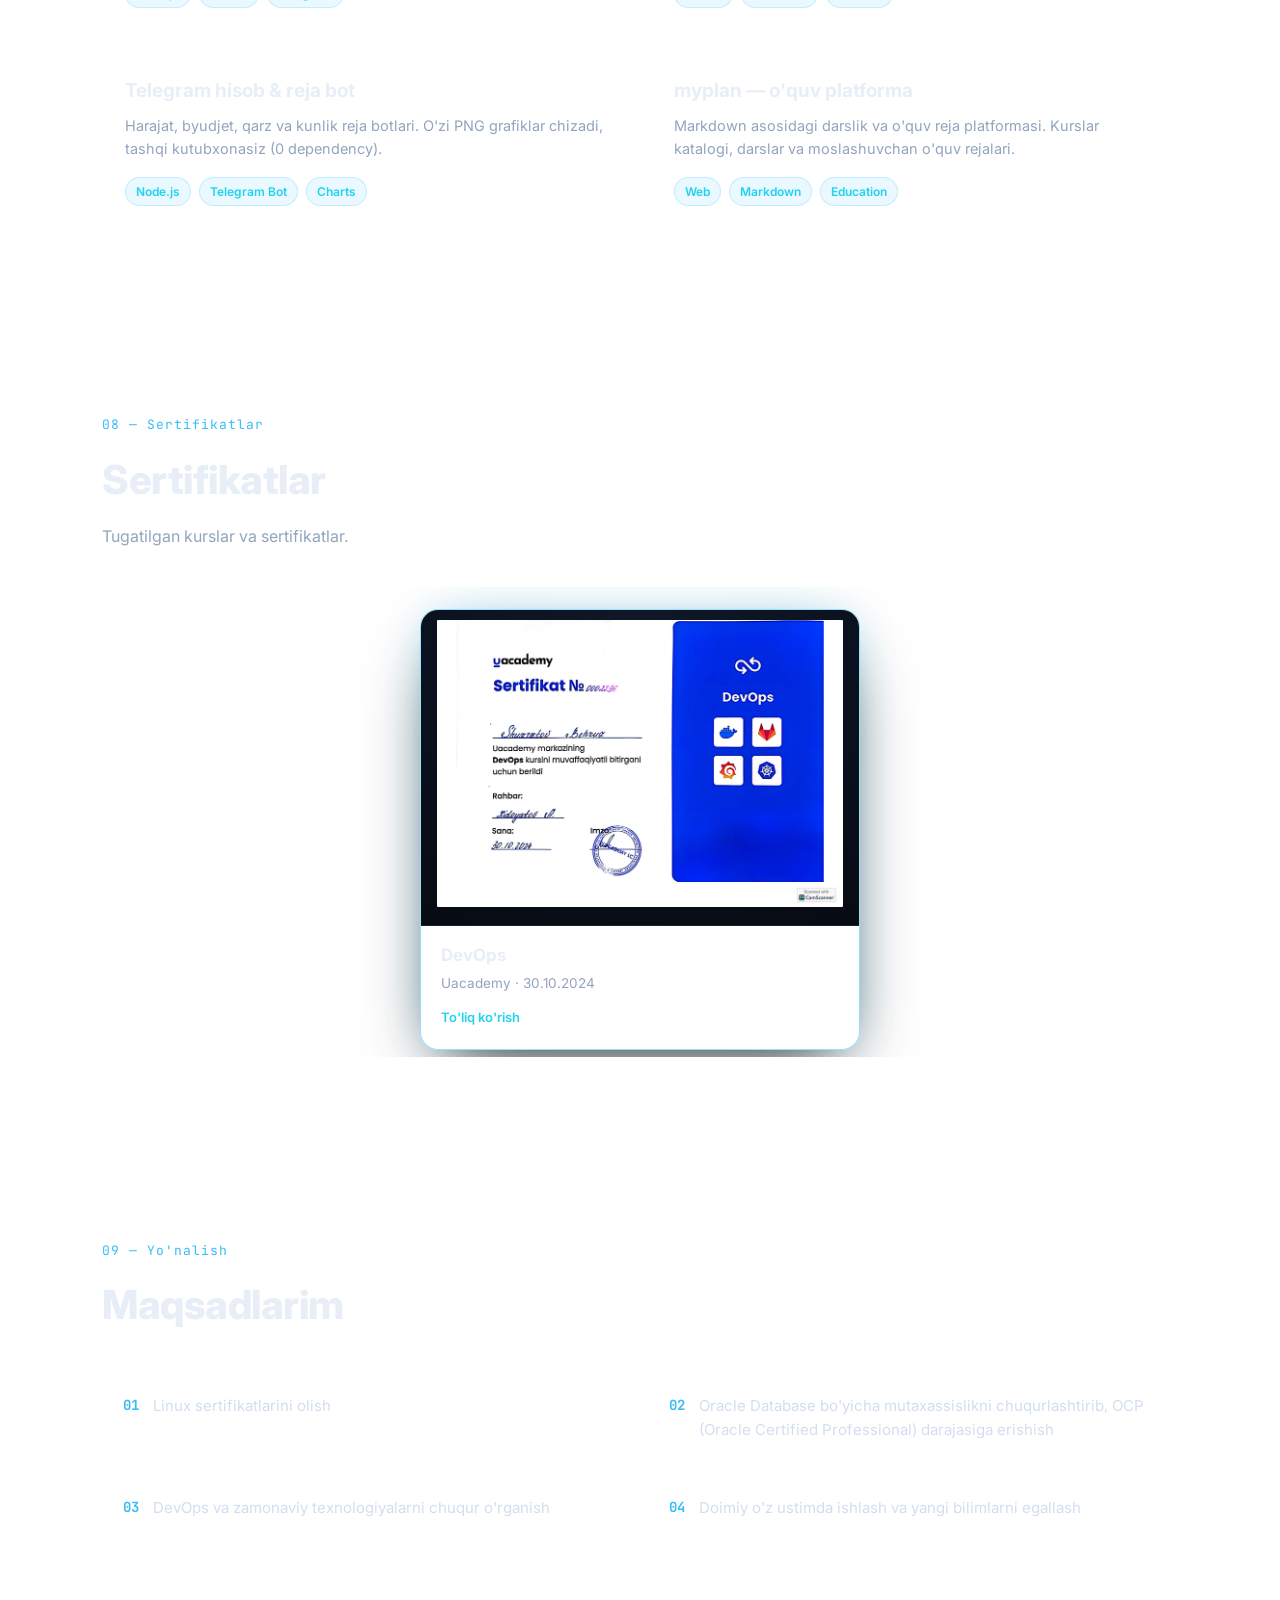
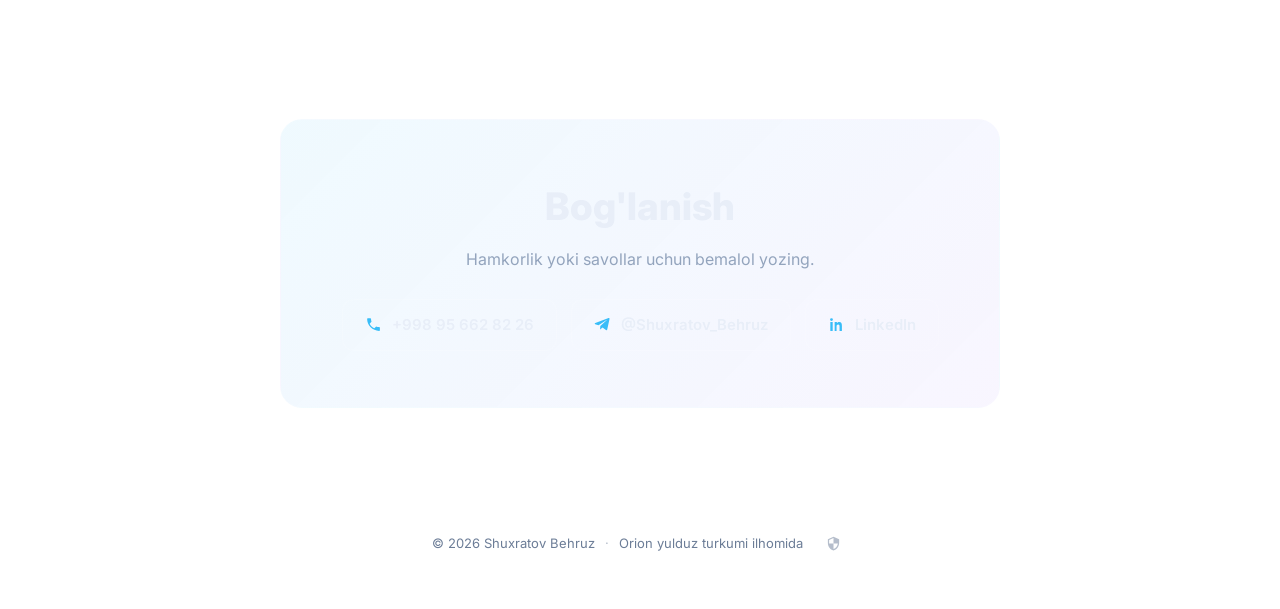
==== commit 193a3b26: "Enhance portfolio: certificate carousel, animated stats, skills radar chart, glow/hover effects, adm" ====
--- a/index.html
+++ b/index.html
@@ -105,6 +105,11 @@
       </blockquote>
     </section>
 
+    <!-- ====== STATS ====== -->
+    <section id="stats" class="section stats-section">
+      <div class="stats-strip reveal" id="stats-strip"></div>
+    </section>
+
     <!-- ====== EXPERIENCE ====== -->
     <section id="experience" class="section">
       <div class="section-head reveal">
@@ -138,6 +143,10 @@
         <span class="kicker" data-i18n="skills_kicker">04 — Stack</span>
         <h2 data-i18n="skills_title">Texnik ko'nikmalar</h2>
       </div>
+      <div class="skill-radar-wrap reveal">
+        <h3 class="skill-radar-title" data-i18n="radar_title">Kuchli tomonlar</h3>
+        <div id="skill-radar"></div>
+      </div>
       <div class="skills-wrap" id="skills-wrap"></div>
     </section>
 
@@ -203,7 +212,14 @@
         <h2 data-i18n="cert_title">Sertifikatlar</h2>
         <p class="section-sub" data-i18n="cert_sub">Tugatilgan kurslar va sertifikatlar.</p>
       </div>
-      <div class="cert-grid" id="cert-grid"></div>
+      <div class="cert-carousel" id="cert-carousel">
+        <button class="cert-nav cert-prev" id="cert-prev" aria-label="oldingi">&#8249;</button>
+        <div class="cert-viewport">
+          <div class="cert-track" id="cert-track"></div>
+        </div>
+        <button class="cert-nav cert-next" id="cert-next" aria-label="keyingi">&#8250;</button>
+        <div class="cert-dots" id="cert-dots"></div>
+      </div>
     </section>
 
     <!-- ====== GOALS ====== -->
@@ -265,6 +281,7 @@
           <button data-tab="message" class="active">Xabar</button>
           <button data-tab="projects">Loyihalar</button>
           <button data-tab="certs">Sertifikatlar</button>
+          <button data-tab="goals">Yo'nalishlar</button>
           <button data-tab="data">Ma'lumot</button>
         </div>
 
@@ -303,6 +320,16 @@
           </div>
         </div>
 
+        <!-- goals / directions -->
+        <div class="admin-tab" data-tab="goals" hidden>
+          <div class="admin-list" id="adm-goal-list"></div>
+          <div class="admin-form">
+            <label class="admin-label">Yangi yo'nalish / maqsad qo'shish</label>
+            <input type="text" id="adm-goal-text" placeholder="Masalan: AWS sertifikatini olish" />
+            <button class="btn btn-primary" id="adm-goal-add">Qo'shish</button>
+          </div>
+        </div>
+
         <!-- data -->
         <div class="admin-tab" data-tab="data" hidden>
           <p class="admin-hint">Qo'shgan ma'lumotlaringiz shu brauzerda saqlanadi. Boshqa qurilmaga ko'chirish uchun eksport qiling.</p>
--- a/css/styles.css
+++ b/css/styles.css
@@ -527,27 +527,110 @@
 .edu-uni { font-size: 19px; font-weight: 700; margin-top: 4px; }
 .edu-status { color: var(--muted); font-size: 14.5px; margin-top: 4px; }
 
-/* ===== Certificates ===== */
-.cert-grid { display: grid; grid-template-columns: repeat(3, 1fr); gap: 22px; }
+/* ===== Certificates carousel ===== */
+.cert-carousel { position: relative; }
+.cert-viewport { overflow: hidden; padding: 22px 0 6px; }
+.cert-track {
+  position: relative; display: flex; gap: 26px;
+  transition: transform .6s cubic-bezier(.22,.61,.36,1);
+  will-change: transform;
+}
 .cert-card {
+  flex: 0 0 auto; width: clamp(258px, 74vw, 440px);
   background: var(--card); border: 1px solid var(--line);
-  border-radius: var(--r); overflow: hidden; transition: .25s;
-}
-.cert-card:hover { transform: translateY(-4px); border-color: rgba(56,189,248,.4); box-shadow: 0 24px 50px -24px rgba(0,0,0,.7); }
+  border-radius: 18px; overflow: hidden; cursor: pointer;
+  opacity: .38; transform: scale(.82);
+  transition: transform .5s cubic-bezier(.22,.61,.36,1), opacity .5s, box-shadow .4s, border-color .3s;
+}
+.cert-card.active {
+  opacity: 1; transform: scale(1);
+  border-color: rgba(56,189,248,.5);
+  box-shadow: 0 30px 70px -26px rgba(0,0,0,.85), 0 0 48px -14px var(--glow);
+}
 .cert-media {
   display: block; aspect-ratio: 1.42 / 1;
   background: radial-gradient(120% 120% at 50% 0%, #0f1828, #060a12);
   border-bottom: 1px solid var(--line-2); padding: 10px;
 }
 .cert-media img { width: 100%; height: 100%; object-fit: contain; border-radius: 8px; }
-.cert-body { padding: 16px 18px 18px; }
-.cert-body h3 { font-size: 17px; font-weight: 700; }
+.cert-body { padding: 16px 20px 20px; }
+.cert-body h3 { font-size: 17px; font-weight: 700; transition: text-shadow .3s, color .3s; }
+.cert-card.active .cert-body h3 { text-shadow: 0 0 18px rgba(56,189,248,.55); color: #eaf6ff; }
 .cert-meta { color: var(--muted); font-size: 13.5px; margin-top: 4px; }
 .cert-view {
-  display: inline-block; margin-top: 12px; font-size: 13px; font-weight: 600;
-  color: var(--cyan-2);
-}
-.cert-view:hover { text-decoration: underline; }
+  display: inline-block; margin-top: 12px; font-size: 13px; font-weight: 600; color: var(--cyan-2);
+}
+.cert-view:hover { text-decoration: underline; text-shadow: 0 0 12px var(--glow); }
+.cert-nav {
+  position: absolute; top: 42%; transform: translateY(-50%); z-index: 5;
+  width: 46px; height: 46px; border-radius: 50%;
+  background: rgba(12,18,32,.82); border: 1px solid var(--line);
+  color: var(--text); font-size: 26px; line-height: 1; cursor: pointer;
+  display: grid; place-items: center; backdrop-filter: blur(6px); transition: .2s;
+}
+.cert-nav:hover { border-color: rgba(56,189,248,.55); color: var(--cyan); box-shadow: 0 0 26px -6px var(--glow); }
+.cert-prev { left: 4px; }
+.cert-next { right: 4px; }
+.cert-dots { display: flex; justify-content: center; gap: 9px; margin-top: 20px; }
+.cert-dot { width: 9px; height: 9px; border-radius: 50%; border: none; cursor: pointer; background: var(--line); transition: .25s; padding: 0; }
+.cert-dot.on { background: var(--cyan); box-shadow: 0 0 12px var(--glow); transform: scale(1.25); }
+.cert-carousel.single .cert-nav, .cert-carousel.single .cert-dots { display: none; }
+.cert-carousel.single .cert-track { justify-content: center; }
+.cert-carousel.single .cert-card {
+  opacity: 1; transform: none;
+  border-color: rgba(56,189,248,.5);
+  box-shadow: 0 30px 70px -26px rgba(0,0,0,.85), 0 0 48px -14px var(--glow);
+}
+
+/* ===== Stats (animated) ===== */
+.stats-section { padding-top: 0; }
+.stats-strip { display: grid; grid-template-columns: repeat(4, 1fr); gap: 18px; }
+.stat-tile {
+  text-align: center; padding: 26px 16px;
+  background: linear-gradient(160deg, rgba(56,189,248,.06), rgba(139,92,246,.04));
+  border: 1px solid var(--line); border-radius: 16px; transition: .25s;
+}
+.stat-tile:hover { transform: translateY(-4px); border-color: rgba(56,189,248,.4); box-shadow: 0 0 36px -12px var(--glow); }
+.stat-num {
+  font-size: clamp(30px, 5vw, 46px); font-weight: 800; line-height: 1;
+  background: linear-gradient(120deg, #fff, var(--cyan-2));
+  -webkit-background-clip: text; background-clip: text; color: transparent;
+  font-variant-numeric: tabular-nums;
+  filter: drop-shadow(0 0 18px rgba(56,189,248,.32));
+}
+.stat-label { margin-top: 10px; color: var(--muted); font-size: 13.5px; font-weight: 500; }
+
+/* ===== Skills radar ===== */
+.skill-radar-wrap { text-align: center; margin-bottom: 42px; }
+.skill-radar-title {
+  font-size: 14px; text-transform: uppercase; letter-spacing: 1px;
+  color: var(--cyan); margin-bottom: 8px; font-weight: 700;
+}
+.radar-svg { width: 100%; max-width: 340px; height: auto; overflow: visible; }
+.radar-ring { fill: none; stroke: rgba(255,255,255,.07); stroke-width: 1; }
+.radar-axis { stroke: rgba(255,255,255,.08); stroke-width: 1; }
+.radar-label { fill: #cdd9ec; font-size: 11px; font-weight: 600; }
+.radar-area {
+  fill: rgba(56,189,248,.22); stroke: var(--cyan); stroke-width: 2;
+  filter: drop-shadow(0 0 12px rgba(56,189,248,.5));
+  transform-box: fill-box; transform-origin: center;
+  animation: radarIn 1s cubic-bezier(.22,.61,.36,1) both;
+}
+.radar-dot { fill: var(--cyan-2); filter: drop-shadow(0 0 6px var(--cyan-2)); }
+@keyframes radarIn { from { transform: scale(.05); opacity: 0; } to { transform: scale(1); opacity: 1; } }
+
+/* ===== Glow + hover accents ===== */
+.hero-name { filter: drop-shadow(0 0 26px rgba(56,189,248,.28)); }
+.section-head h2 { transition: text-shadow .3s; }
+.section-head h2:hover { text-shadow: 0 0 24px rgba(56,189,248,.5); }
+.card-body h3, .price-title { transition: text-shadow .3s, color .3s; }
+.card:hover .card-body h3, .price-card:hover .price-title { text-shadow: 0 0 18px rgba(56,189,248,.5); color: #eaf6ff; }
+.card:hover, .price-card:hover { box-shadow: 0 26px 56px -24px rgba(0,0,0,.75), 0 0 42px -14px var(--glow); }
+.skill:hover { box-shadow: 0 0 22px -8px var(--glow); }
+.goal:hover { box-shadow: 0 0 26px -10px var(--glow); }
+.chip:hover { box-shadow: 0 0 20px -8px var(--glow); }
+.system-feature { transition: box-shadow .35s, border-color .3s; }
+.system-feature:hover { box-shadow: 0 0 54px -18px var(--glow); border-color: rgba(56,189,248,.4); }
 
 /* ===== Admin trigger ===== */
 .admin-trigger {
@@ -624,9 +707,8 @@
 .btn-danger { color: #ff8a8a; border: 1px solid rgba(239,68,68,.35); background: rgba(239,68,68,.1); }
 .btn-danger:hover { background: rgba(239,68,68,.2); transform: translateY(-2px); }
 
-@media (max-width: 860px) { .cert-grid { grid-template-columns: repeat(2, 1fr); } }
+@media (max-width: 860px) { .stats-strip { grid-template-columns: repeat(2, 1fr); } }
 @media (max-width: 560px) {
-  .cert-grid { grid-template-columns: 1fr; }
   .edu-card { flex-direction: column; align-items: flex-start; }
   .admin-modal { padding: 22px; }
 }
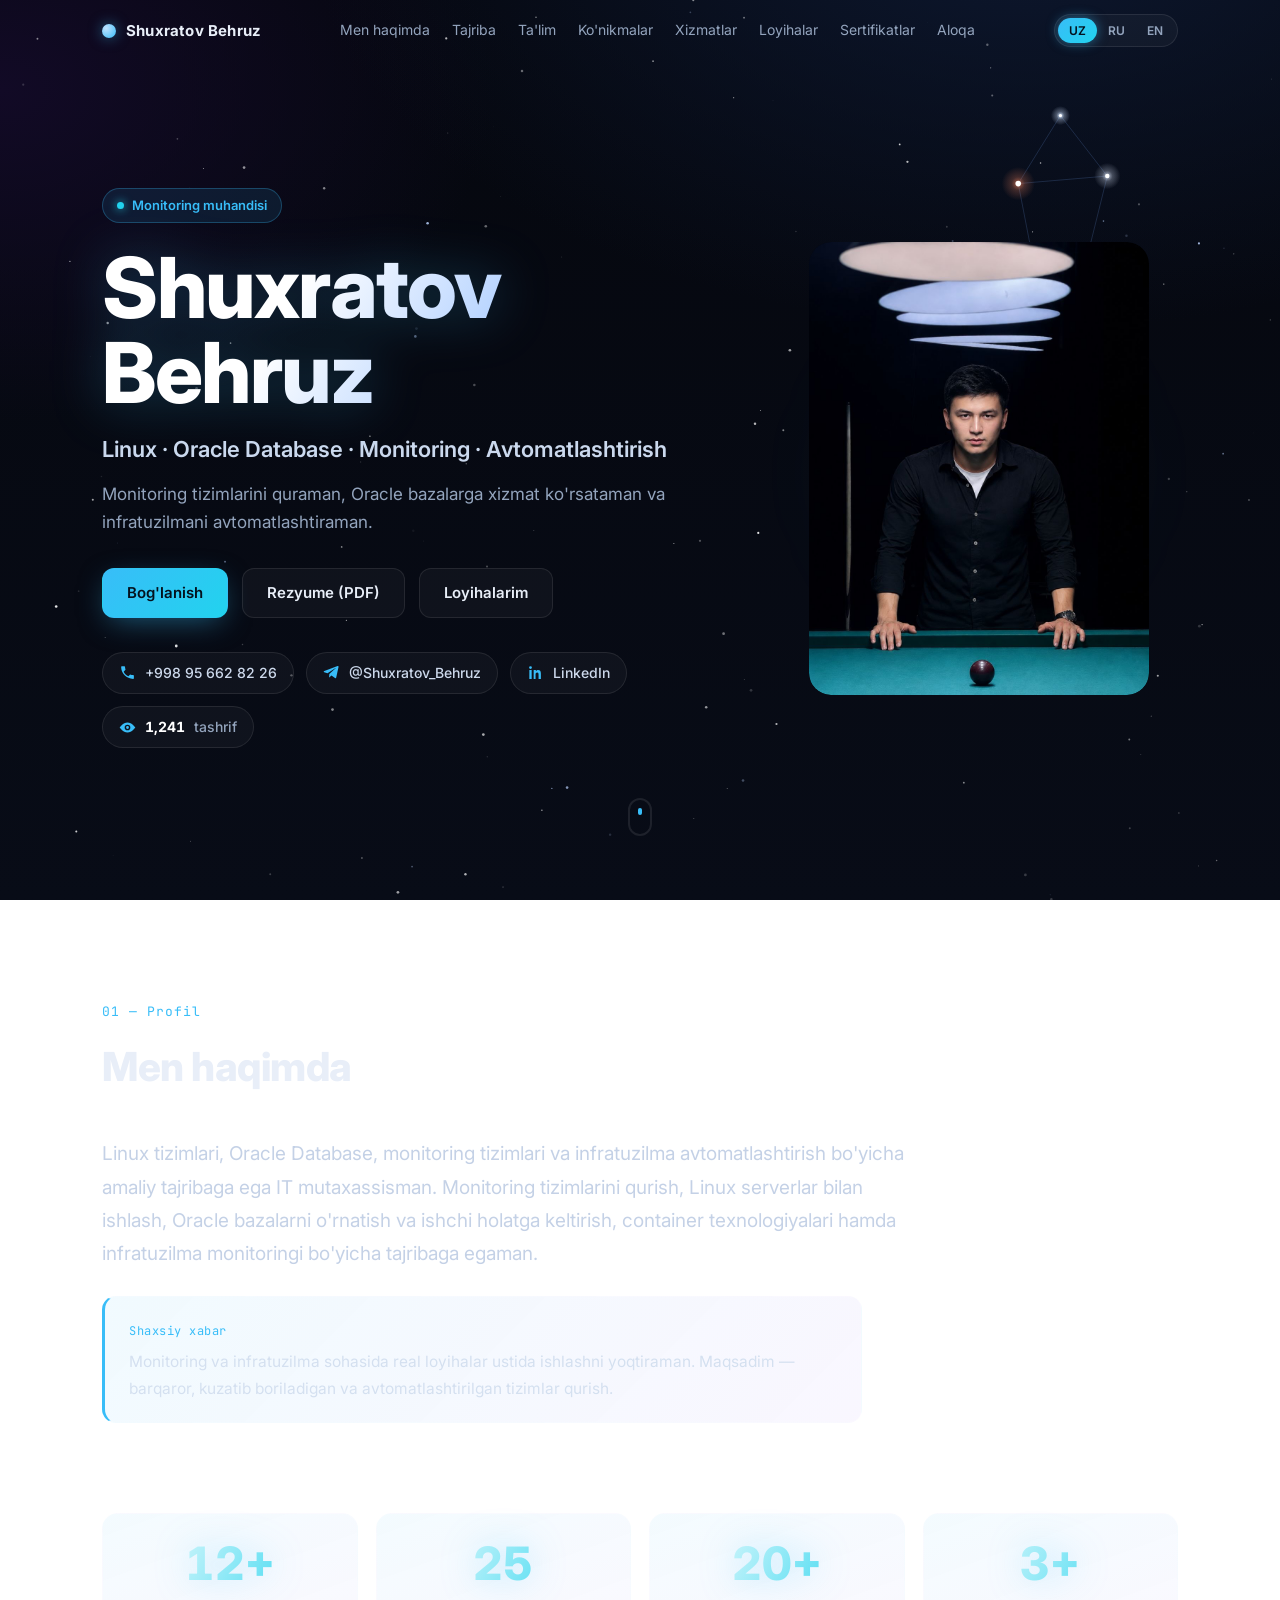
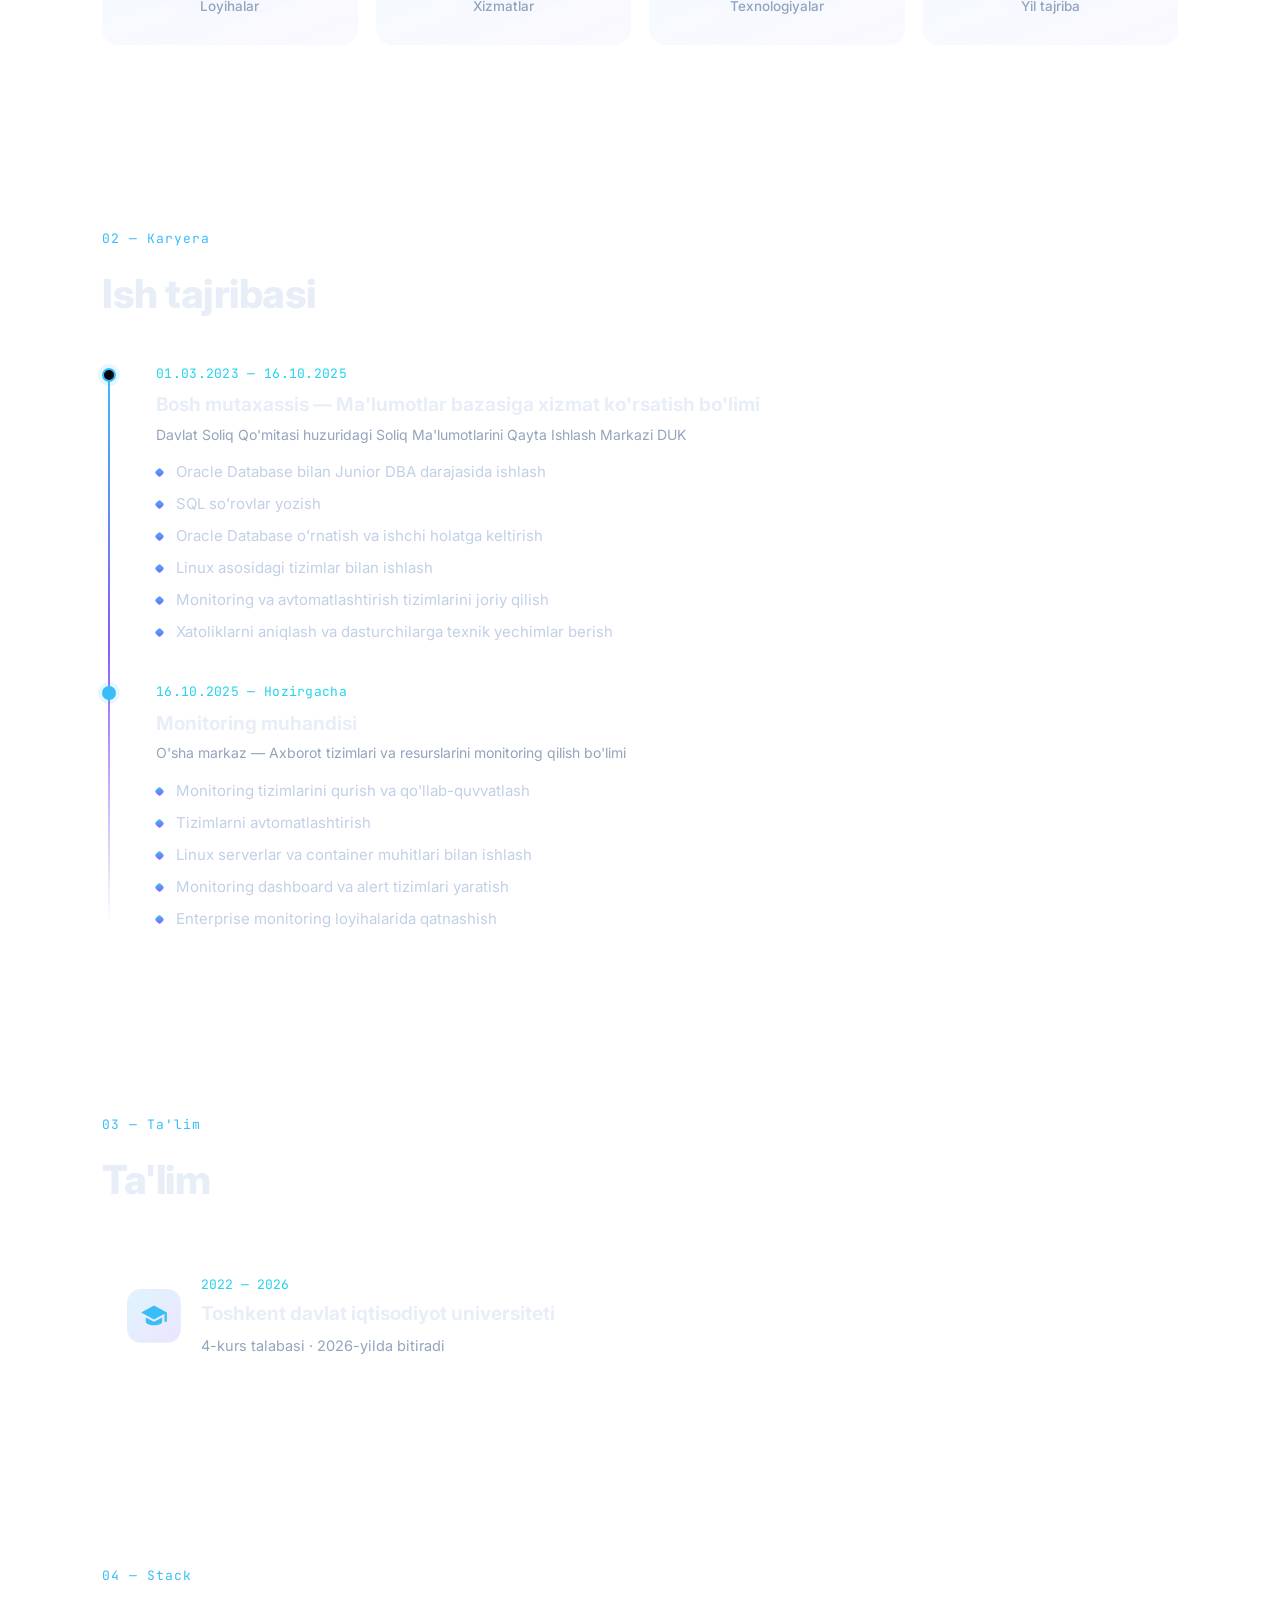
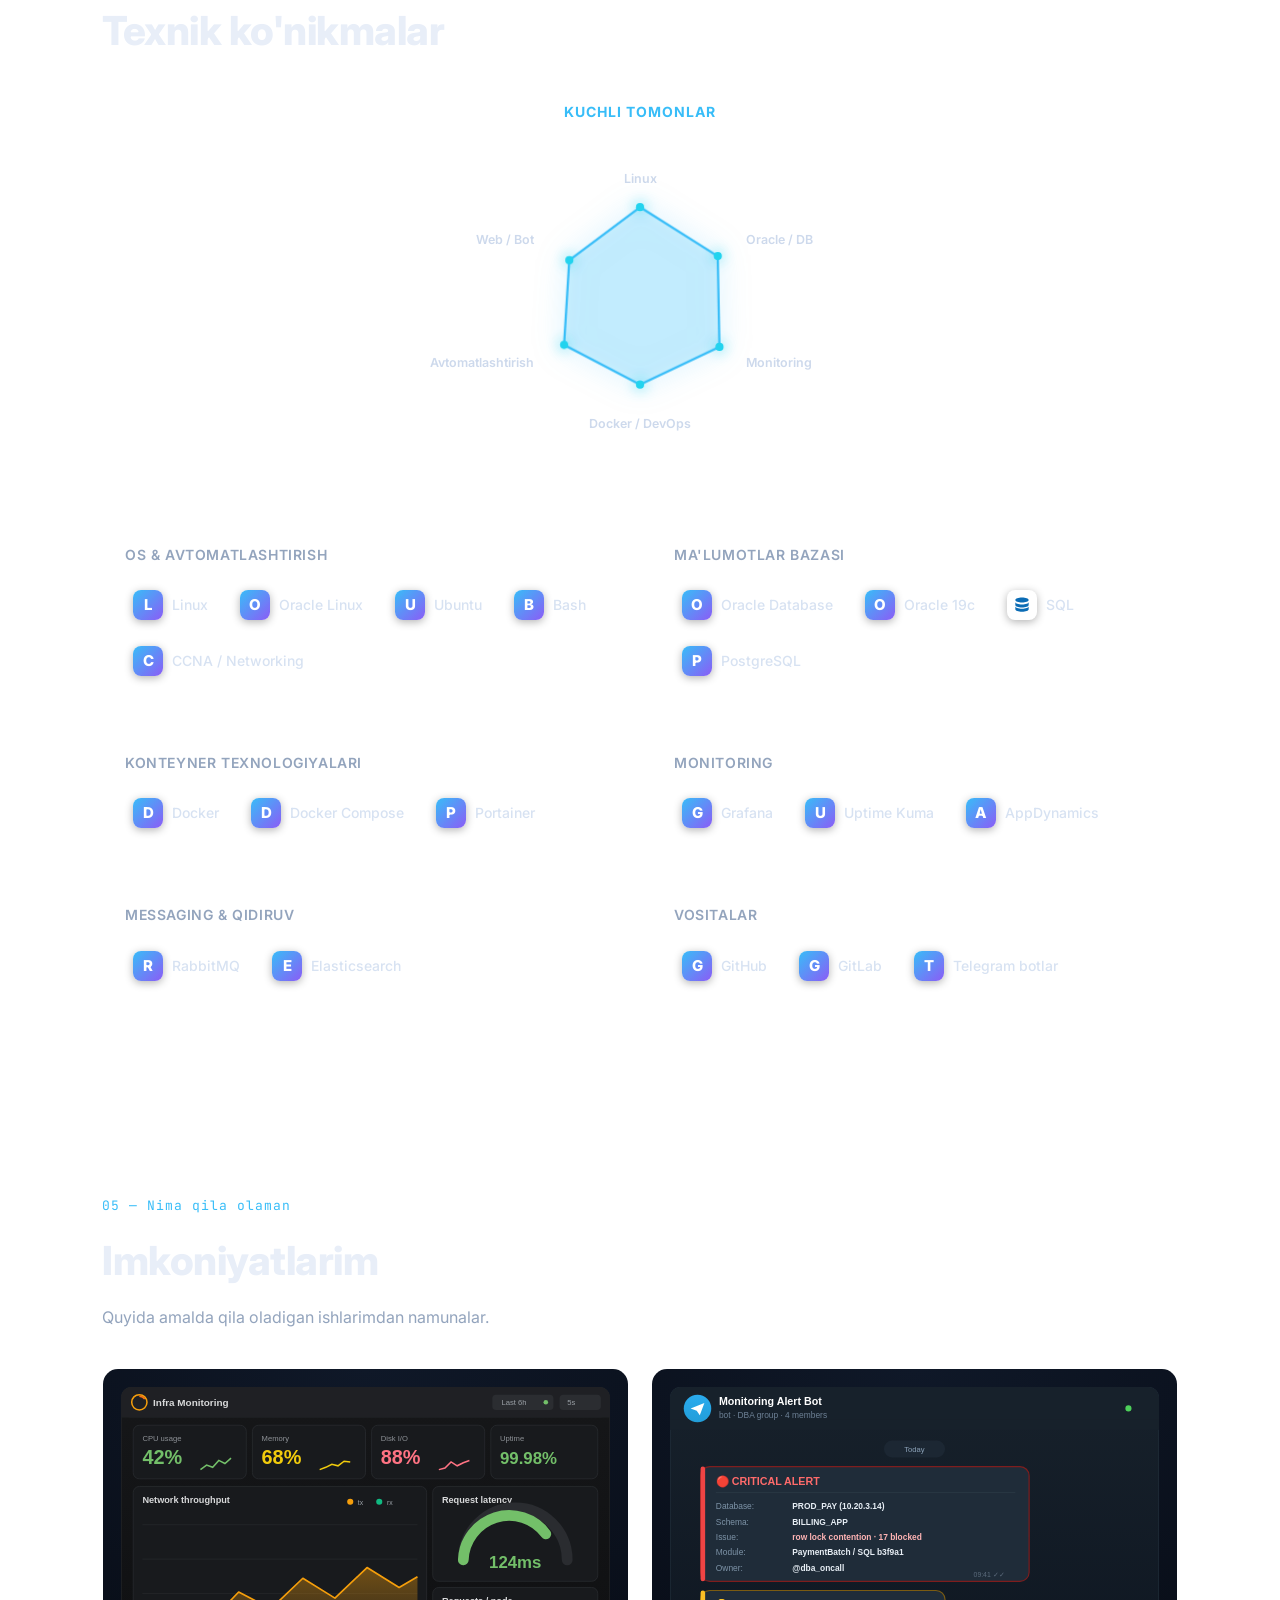
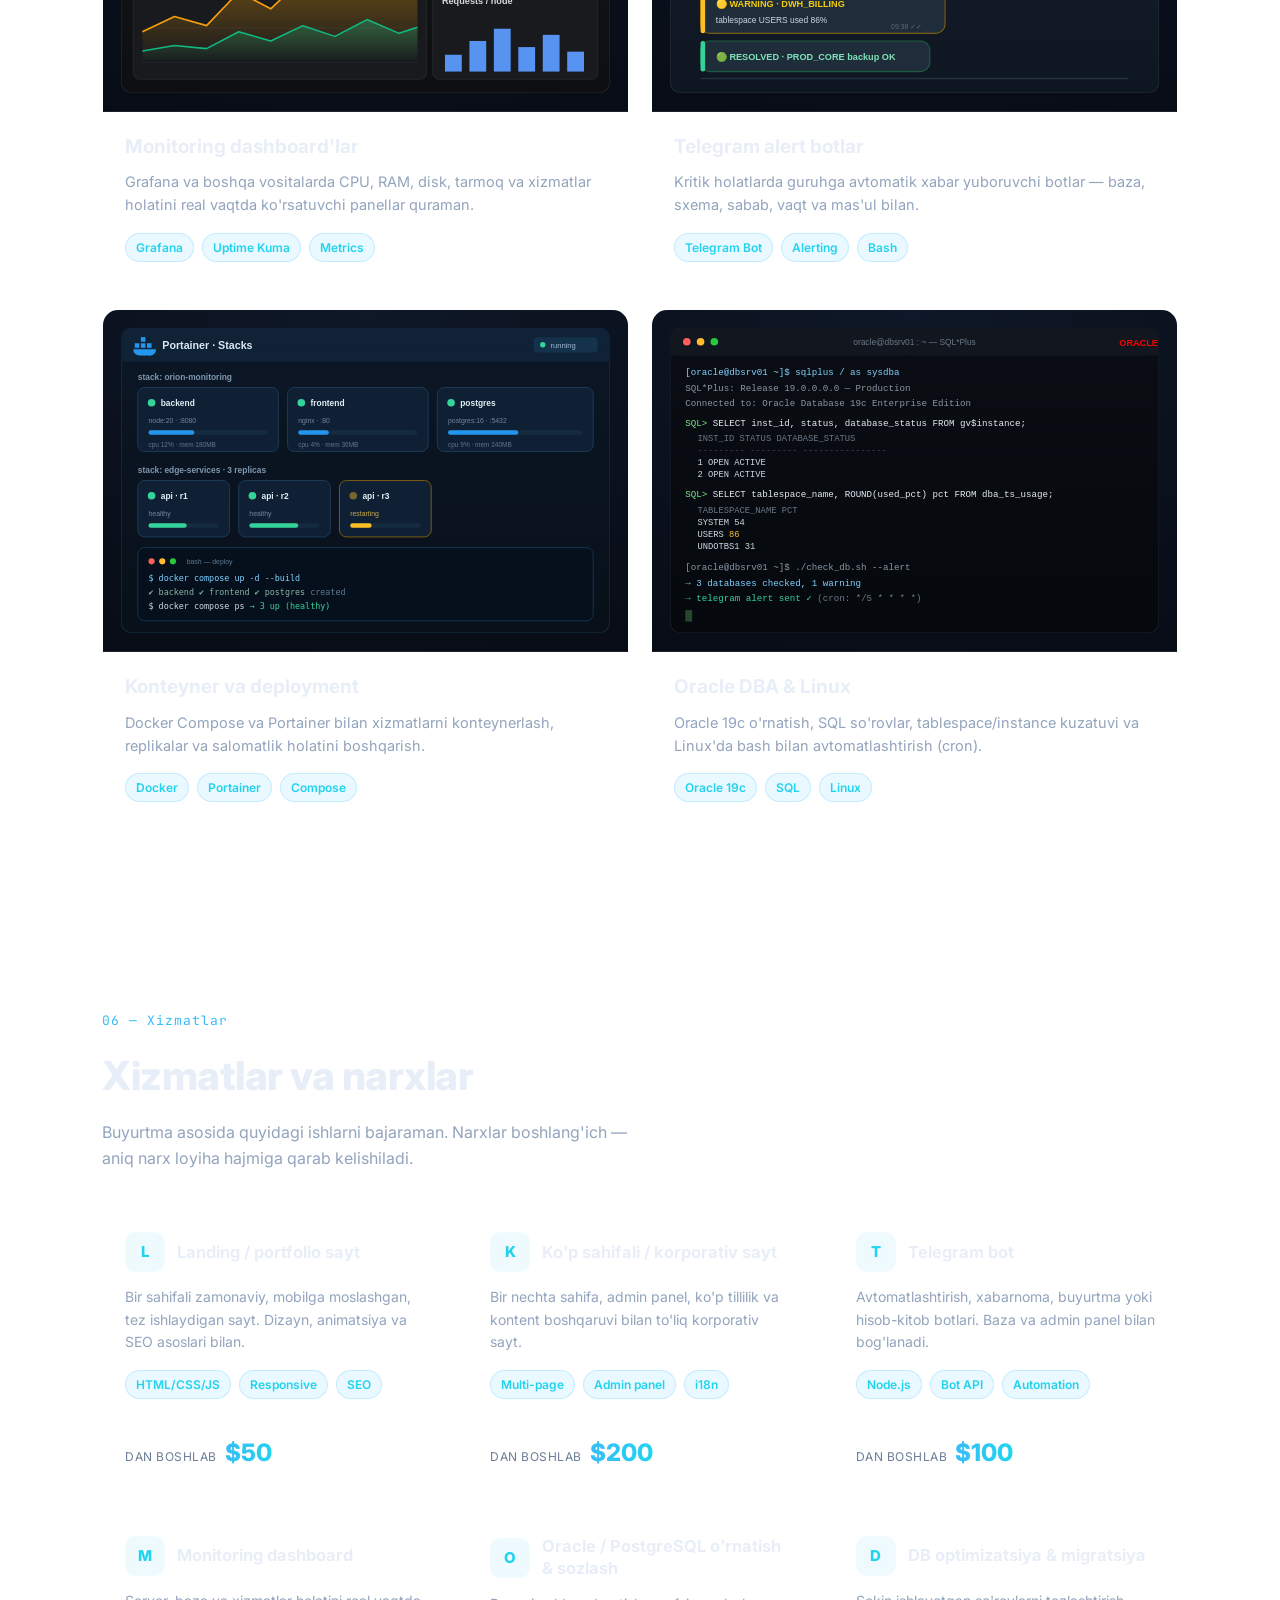
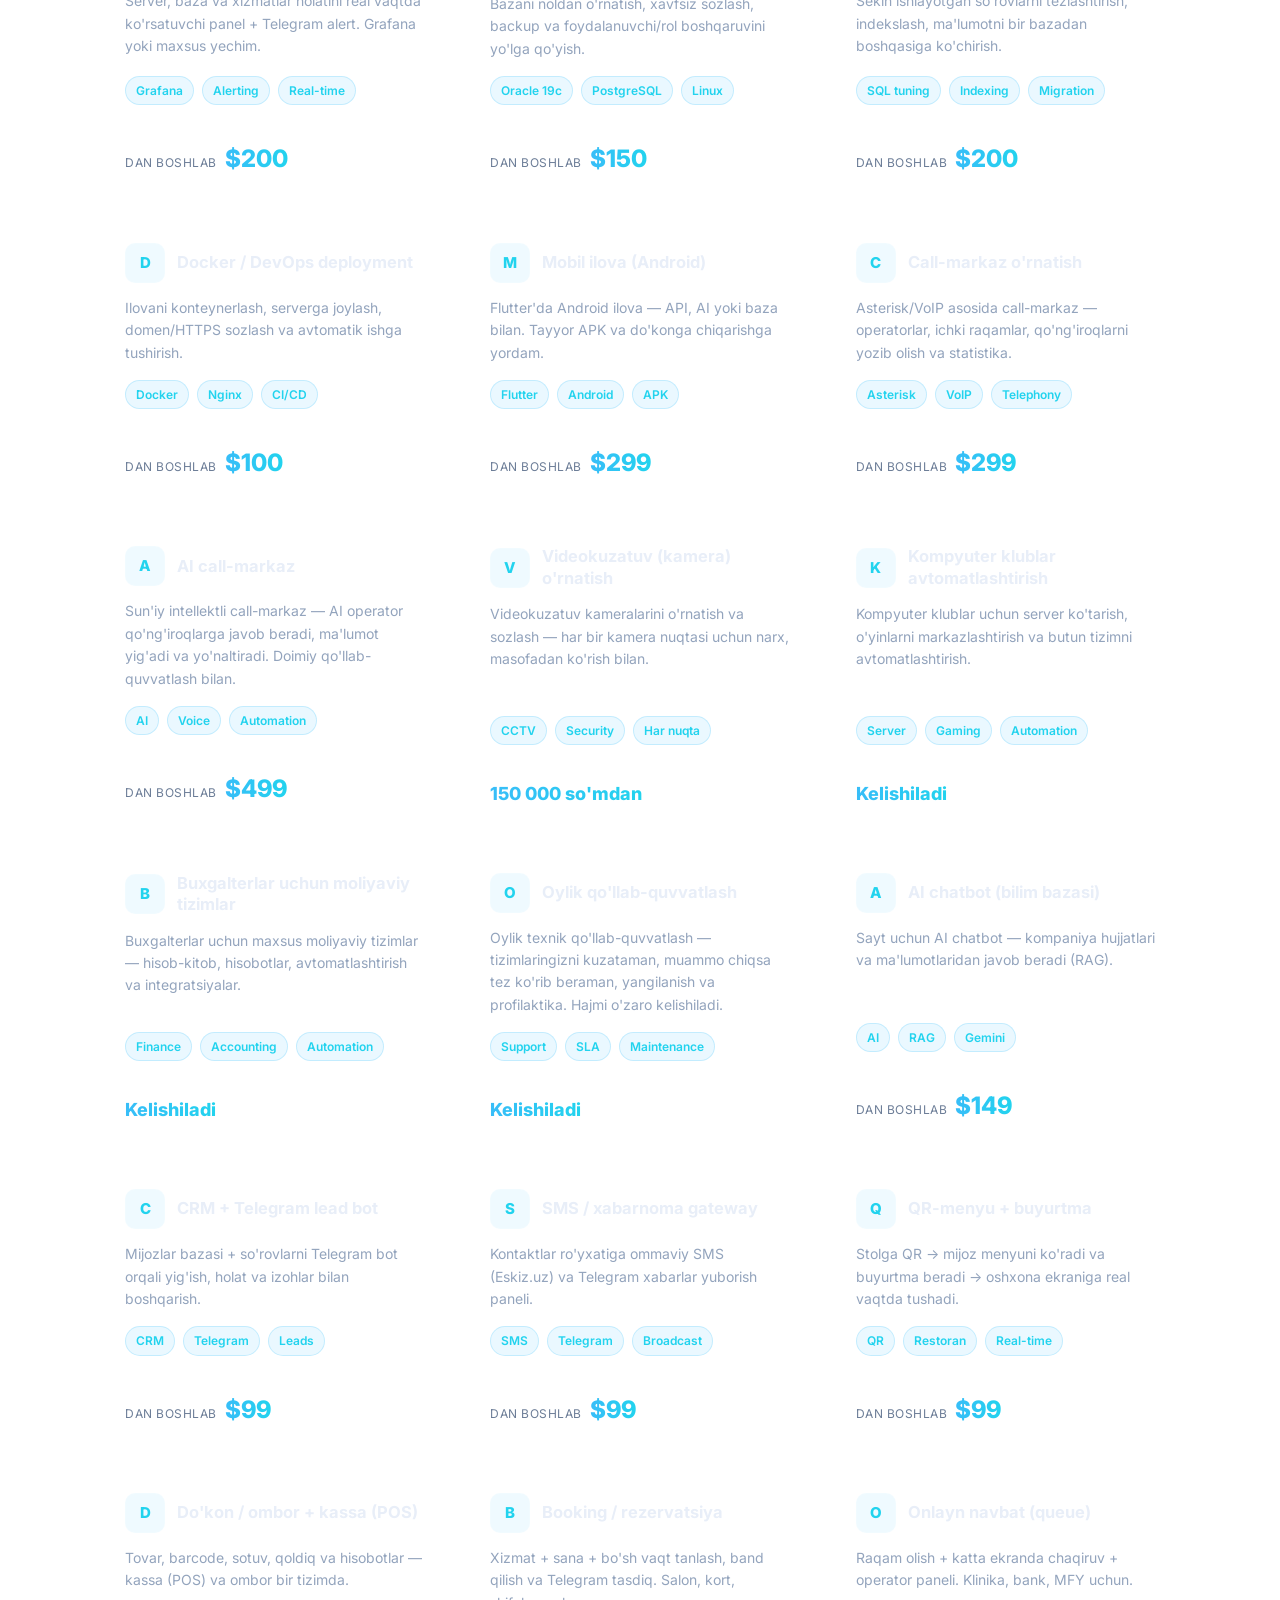
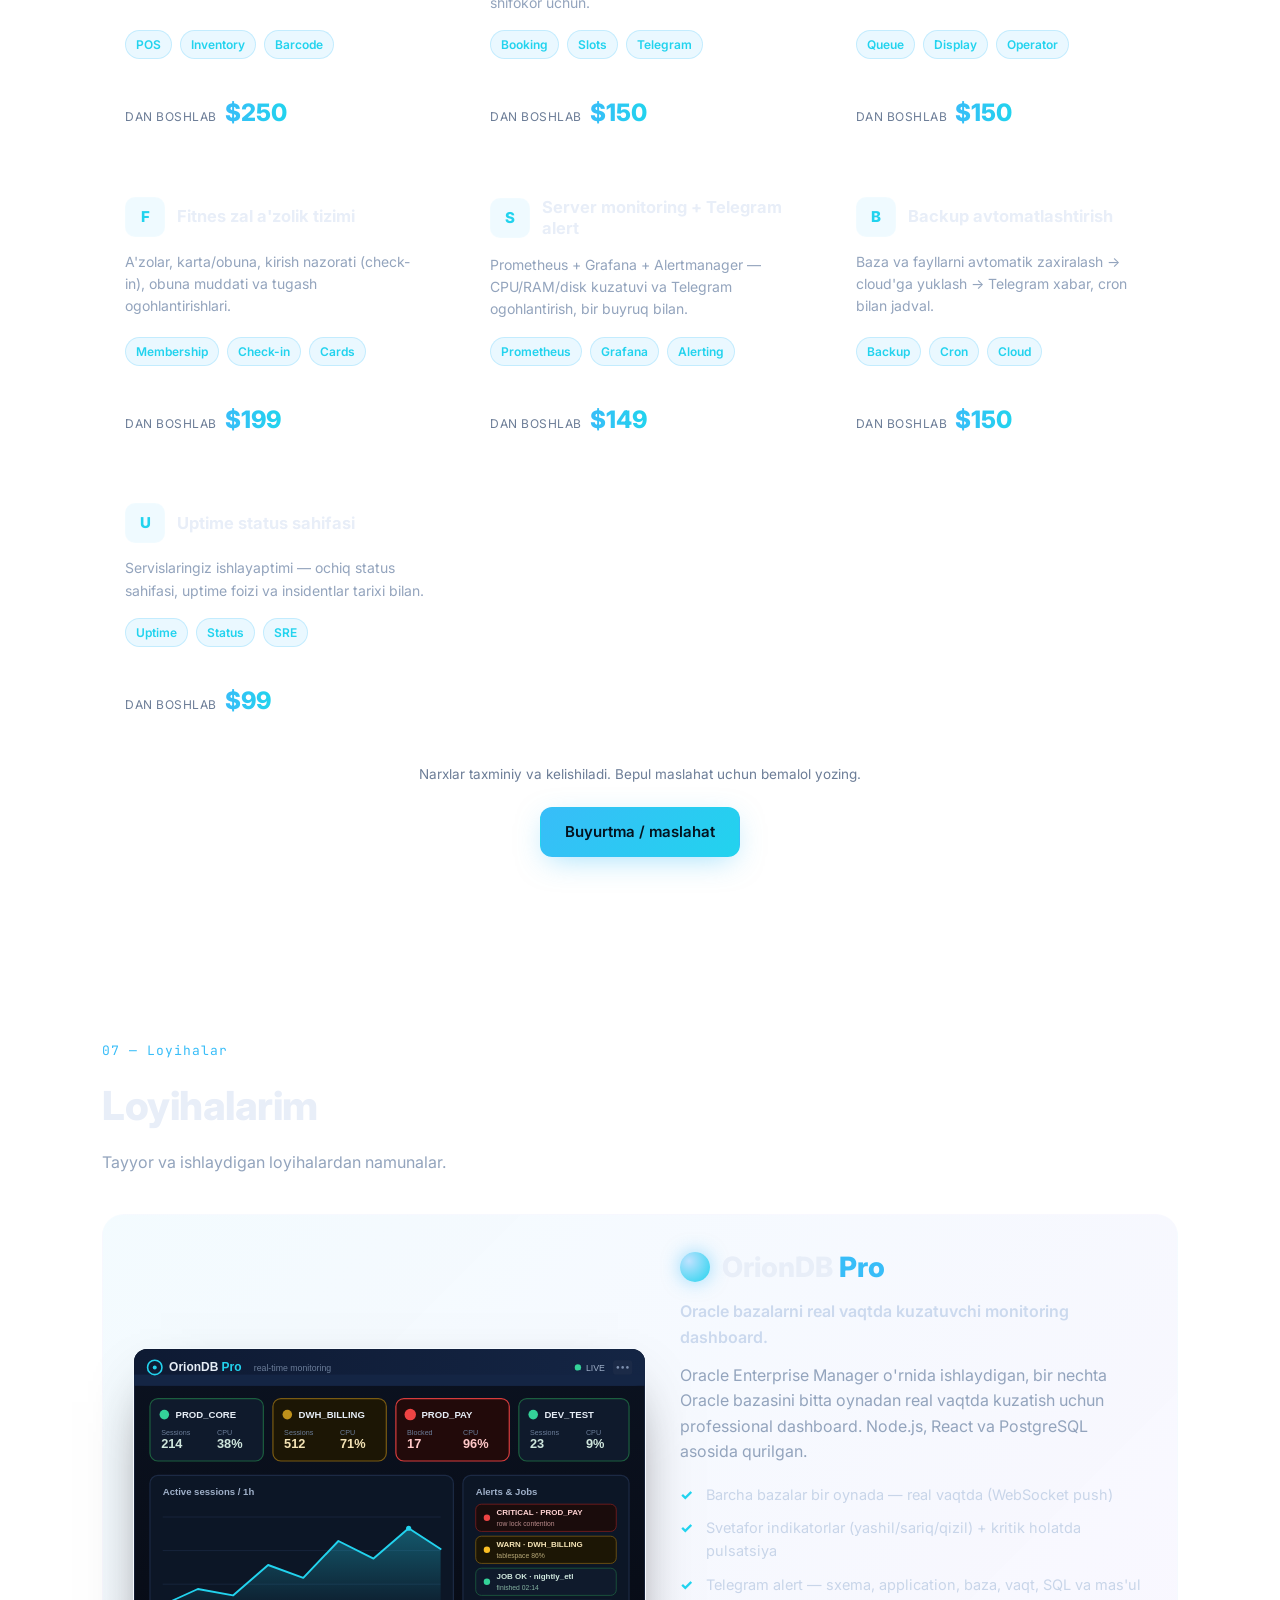
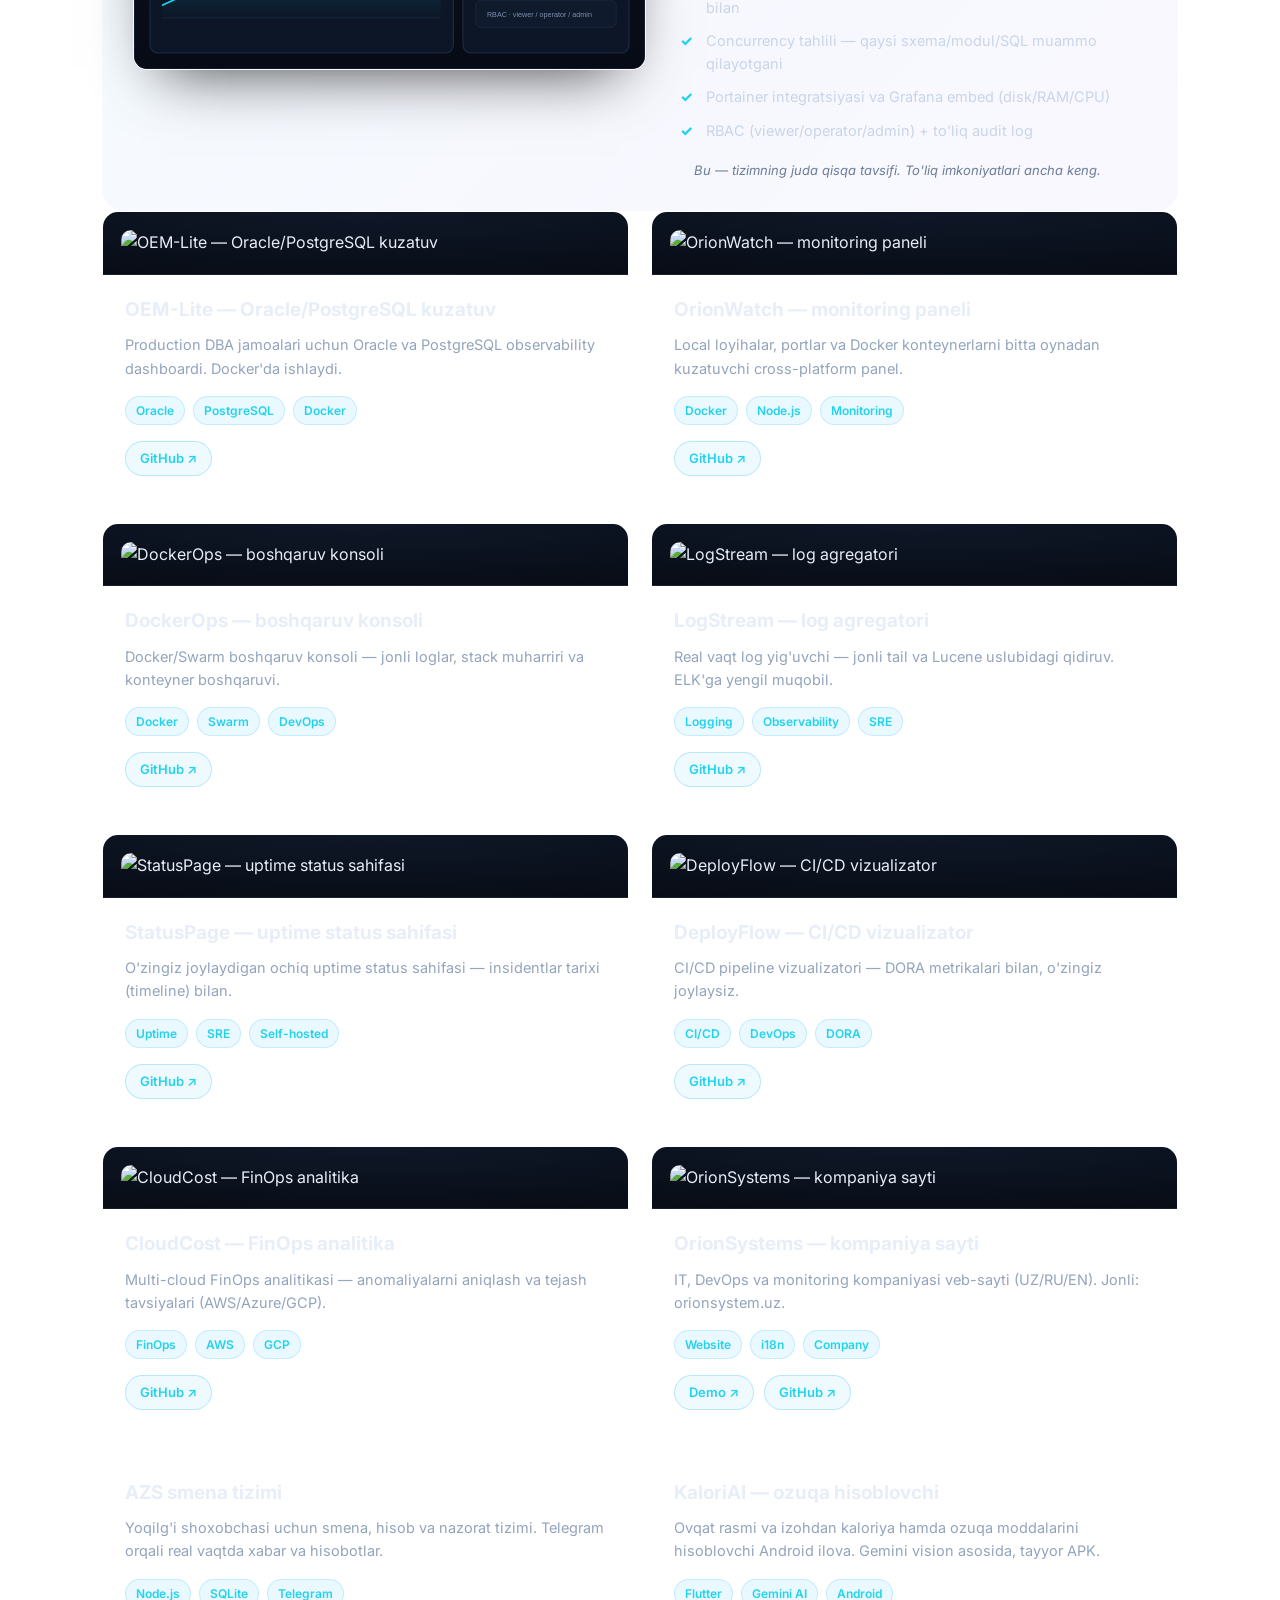
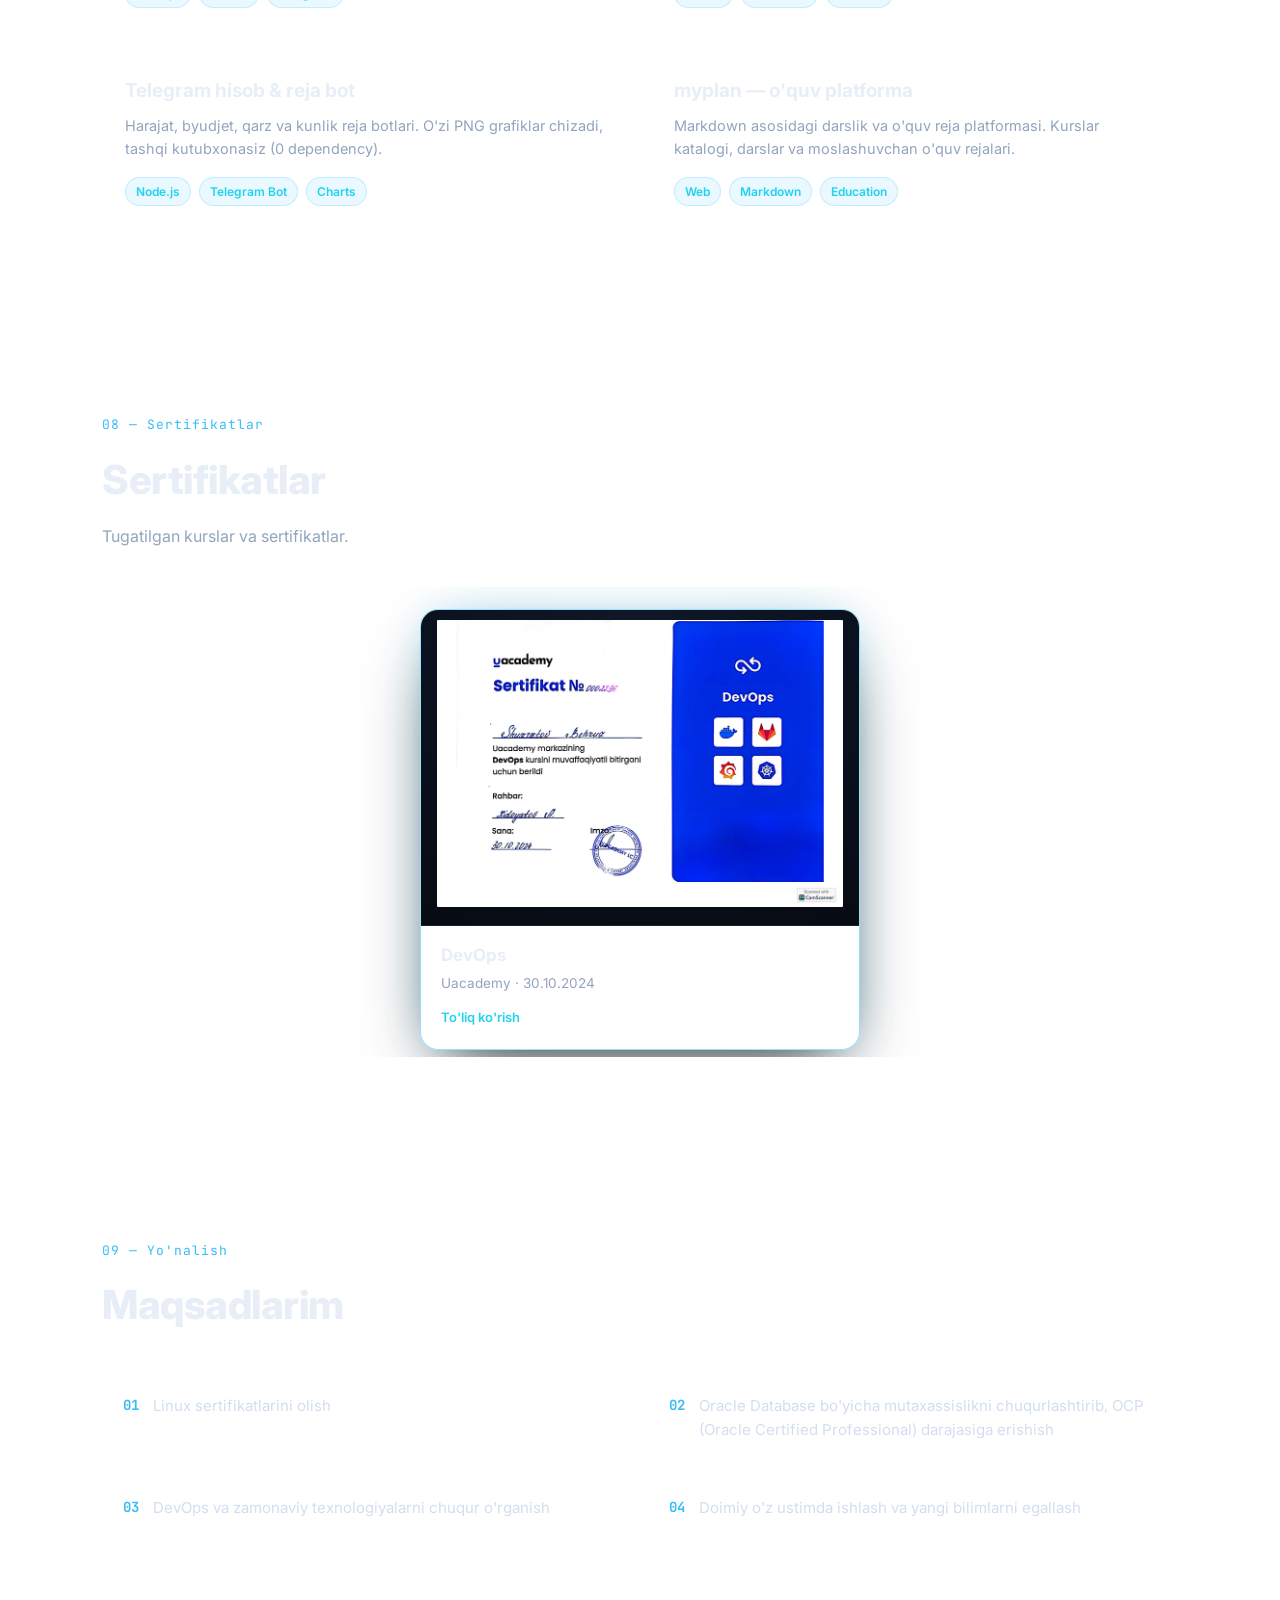
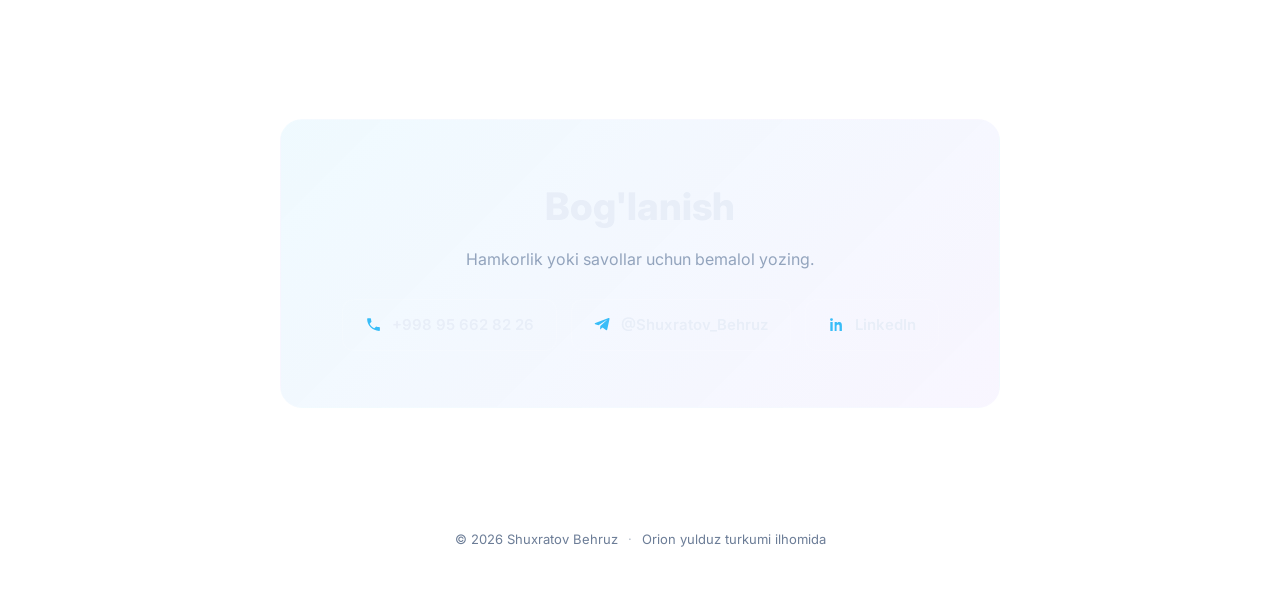
==== commit d63af559: "Remove client-side admin panel for security (exposed password in source)" ====
--- a/index.html
+++ b/index.html
@@ -258,96 +258,12 @@
     <span>© <span id="year"></span> Shuxratov Behruz</span>
     <span class="footer-dot">·</span>
     <span data-i18n="footer_made">Orion yulduz turkumi ilhomida</span>
-    <button class="admin-trigger" id="admin-open" title="Admin" aria-label="Admin">
-      <svg viewBox="0 0 24 24"><path fill="currentColor" d="M12 1 3 5v6c0 5.55 3.84 10.74 9 12 5.16-1.26 9-6.45 9-12V5l-9-4zm0 10.99h7c-.53 4.12-3.28 7.79-7 8.94V12H5V6.3l7-3.11v8.8z"/></svg>
-    </button>
   </footer>
-
-  <!-- ====== ADMIN MODAL ====== -->
-  <div class="admin-overlay" id="admin-overlay" hidden>
-    <div class="admin-modal" role="dialog" aria-modal="true">
-      <button class="admin-close" id="admin-close" aria-label="close">&times;</button>
-
-      <div class="admin-login" id="admin-login">
-        <h3>Admin panel</h3>
-        <p class="admin-hint">Kontent qo'shish uchun parolni kiriting.</p>
-        <input type="password" id="admin-pass" placeholder="Parol" autocomplete="current-password" />
-        <button class="btn btn-primary" id="admin-login-btn">Kirish</button>
-        <p class="admin-err" id="admin-login-err"></p>
-      </div>
-
-      <div class="admin-panel" id="admin-panel" hidden>
-        <div class="admin-tabs">
-          <button data-tab="message" class="active">Xabar</button>
-          <button data-tab="projects">Loyihalar</button>
-          <button data-tab="certs">Sertifikatlar</button>
-          <button data-tab="goals">Yo'nalishlar</button>
-          <button data-tab="data">Ma'lumot</button>
-        </div>
-
-        <!-- message -->
-        <div class="admin-tab" data-tab="message">
-          <label class="admin-label">Shaxsiy xabar (ishingiz haqida qisqacha)</label>
-          <textarea id="adm-message" rows="5" placeholder="O'zingiz haqingizda qisqa matn yozing..."></textarea>
-          <button class="btn btn-primary" id="adm-message-save">Saqlash</button>
-          <span class="admin-saved" id="adm-message-saved" hidden>Saqlandi ✓</span>
-        </div>
-
-        <!-- projects -->
-        <div class="admin-tab" data-tab="projects" hidden>
-          <div class="admin-list" id="adm-proj-list"></div>
-          <div class="admin-form">
-            <label class="admin-label">Yangi loyiha qo'shish</label>
-            <input type="text" id="adm-proj-title" placeholder="Loyiha nomi" />
-            <textarea id="adm-proj-desc" rows="3" placeholder="Qisqacha tavsif"></textarea>
-            <input type="text" id="adm-proj-tags" placeholder="Teglar (vergul bilan): Docker, Bash" />
-            <input type="file" id="adm-proj-img" accept="image/*" />
-            <button class="btn btn-primary" id="adm-proj-add">Qo'shish</button>
-          </div>
-        </div>
-
-        <!-- certificates -->
-        <div class="admin-tab" data-tab="certs" hidden>
-          <div class="admin-list" id="adm-cert-list"></div>
-          <div class="admin-form">
-            <label class="admin-label">Yangi sertifikat qo'shish</label>
-            <input type="text" id="adm-cert-title" placeholder="Sertifikat nomi (masalan: DevOps)" />
-            <input type="text" id="adm-cert-issuer" placeholder="Beruvchi (masalan: Uacademy)" />
-            <input type="text" id="adm-cert-date" placeholder="Sana (masalan: 30.10.2024)" />
-            <input type="file" id="adm-cert-img" accept="image/*" />
-            <button class="btn btn-primary" id="adm-cert-add">Qo'shish</button>
-            <p class="admin-hint">Rasm avtomatik kichraytiriladi va brauzeringizda saqlanadi.</p>
-          </div>
-        </div>
-
-        <!-- goals / directions -->
-        <div class="admin-tab" data-tab="goals" hidden>
-          <div class="admin-list" id="adm-goal-list"></div>
-          <div class="admin-form">
-            <label class="admin-label">Yangi yo'nalish / maqsad qo'shish</label>
-            <input type="text" id="adm-goal-text" placeholder="Masalan: AWS sertifikatini olish" />
-            <button class="btn btn-primary" id="adm-goal-add">Qo'shish</button>
-          </div>
-        </div>
-
-        <!-- data -->
-        <div class="admin-tab" data-tab="data" hidden>
-          <p class="admin-hint">Qo'shgan ma'lumotlaringiz shu brauzerda saqlanadi. Boshqa qurilmaga ko'chirish uchun eksport qiling.</p>
-          <div class="admin-row">
-            <button class="btn btn-ghost" id="adm-export">Eksport (JSON)</button>
-            <label class="btn btn-ghost">Import<input type="file" id="adm-import" accept="application/json" hidden /></label>
-            <button class="btn btn-danger" id="adm-clear">Hammasini tozalash</button>
-          </div>
-        </div>
-      </div>
-    </div>
-  </div>
 
   <script src="js/i18n.js"></script>
   <script src="js/store.js"></script>
   <script src="js/stars.js"></script>
   <script src="js/counter.js"></script>
   <script src="js/main.js"></script>
-  <script src="js/admin.js"></script>
 </body>
 </html>
--- a/css/styles.css
+++ b/css/styles.css
@@ -619,12 +619,31 @@
 .radar-dot { fill: var(--cyan-2); filter: drop-shadow(0 0 6px var(--cyan-2)); }
 @keyframes radarIn { from { transform: scale(.05); opacity: 0; } to { transform: scale(1); opacity: 1; } }
 
-/* ===== Glow + hover accents ===== */
-.hero-name { filter: drop-shadow(0 0 26px rgba(56,189,248,.28)); }
-.section-head h2 { transition: text-shadow .3s; }
-.section-head h2:hover { text-shadow: 0 0 24px rgba(56,189,248,.5); }
-.card-body h3, .price-title { transition: text-shadow .3s, color .3s; }
-.card:hover .card-body h3, .price-card:hover .price-title { text-shadow: 0 0 18px rgba(56,189,248,.5); color: #eaf6ff; }
+/* ===== Glow: matnlar hover'da "ichidan yonadi" (neon) ===== */
+.hero-name { filter: drop-shadow(0 0 26px rgba(56,189,248,.28)); transition: filter .4s; cursor: default; }
+.hero-name:hover { filter: drop-shadow(0 0 10px rgba(56,189,248,.8)) drop-shadow(0 0 38px rgba(56,189,248,.55)); }
+
+.section-head h2 { transition: text-shadow .35s, color .35s; cursor: default; }
+.section-head h2:hover { color: #fff; text-shadow: 0 0 8px rgba(56,189,248,.95), 0 0 30px rgba(56,189,248,.6); }
+
+.card-body h3, .price-title, .cert-body h3, .tl-role, .skill-name, .goal span:last-child {
+  transition: text-shadow .3s, color .3s;
+}
+.card:hover .card-body h3,
+.price-card:hover .price-title,
+.cert-card.active .cert-body h3,
+.tl-item:hover .tl-role,
+.goal:hover span:last-child {
+  color: #eaf6ff;
+  text-shadow: 0 0 7px rgba(56,189,248,.9), 0 0 24px rgba(56,189,248,.55);
+}
+.skill:hover .skill-name,
+.chip:hover,
+.nav-links a:hover,
+.contact-link:hover span { color: #fff; text-shadow: 0 0 10px rgba(56,189,248,.75); }
+.hero-role:hover { text-shadow: 0 0 20px rgba(56,189,248,.5); }
+
+/* hover box glow */
 .card:hover, .price-card:hover { box-shadow: 0 26px 56px -24px rgba(0,0,0,.75), 0 0 42px -14px var(--glow); }
 .skill:hover { box-shadow: 0 0 22px -8px var(--glow); }
 .goal:hover { box-shadow: 0 0 26px -10px var(--glow); }
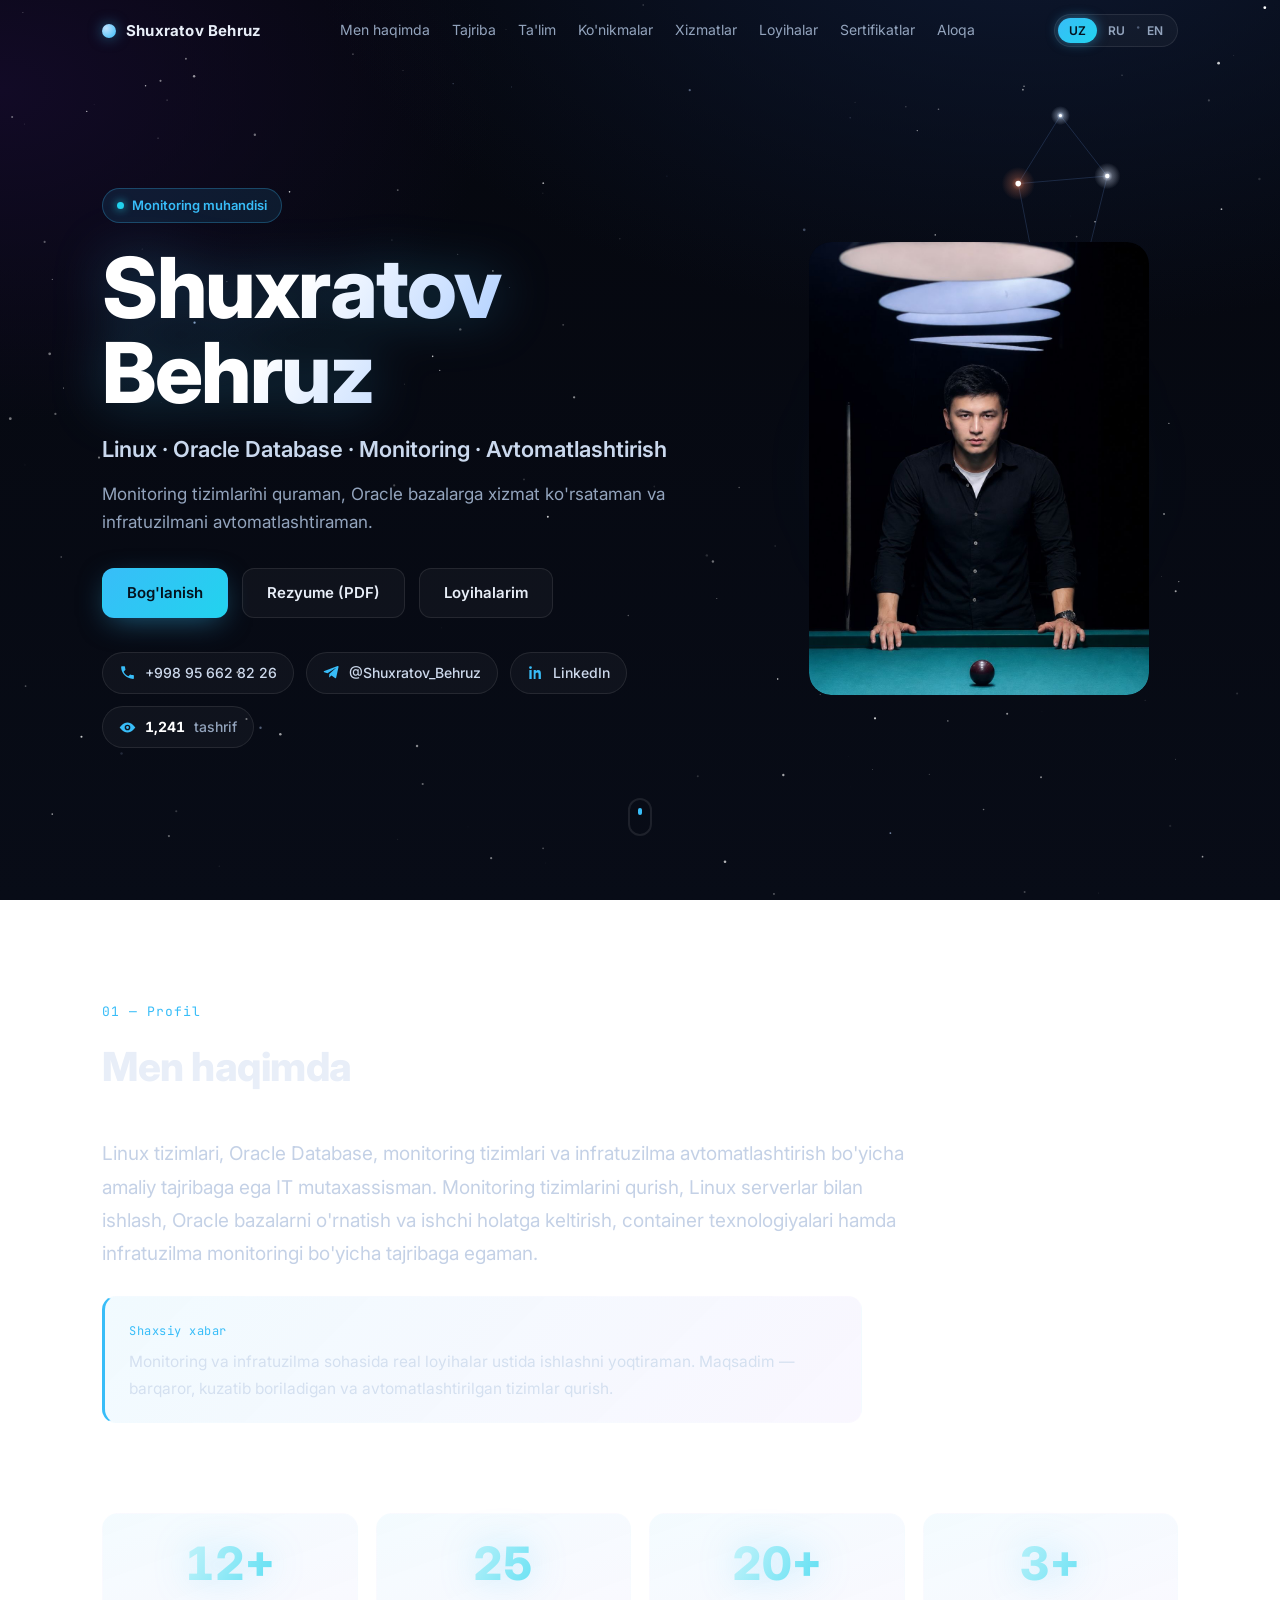
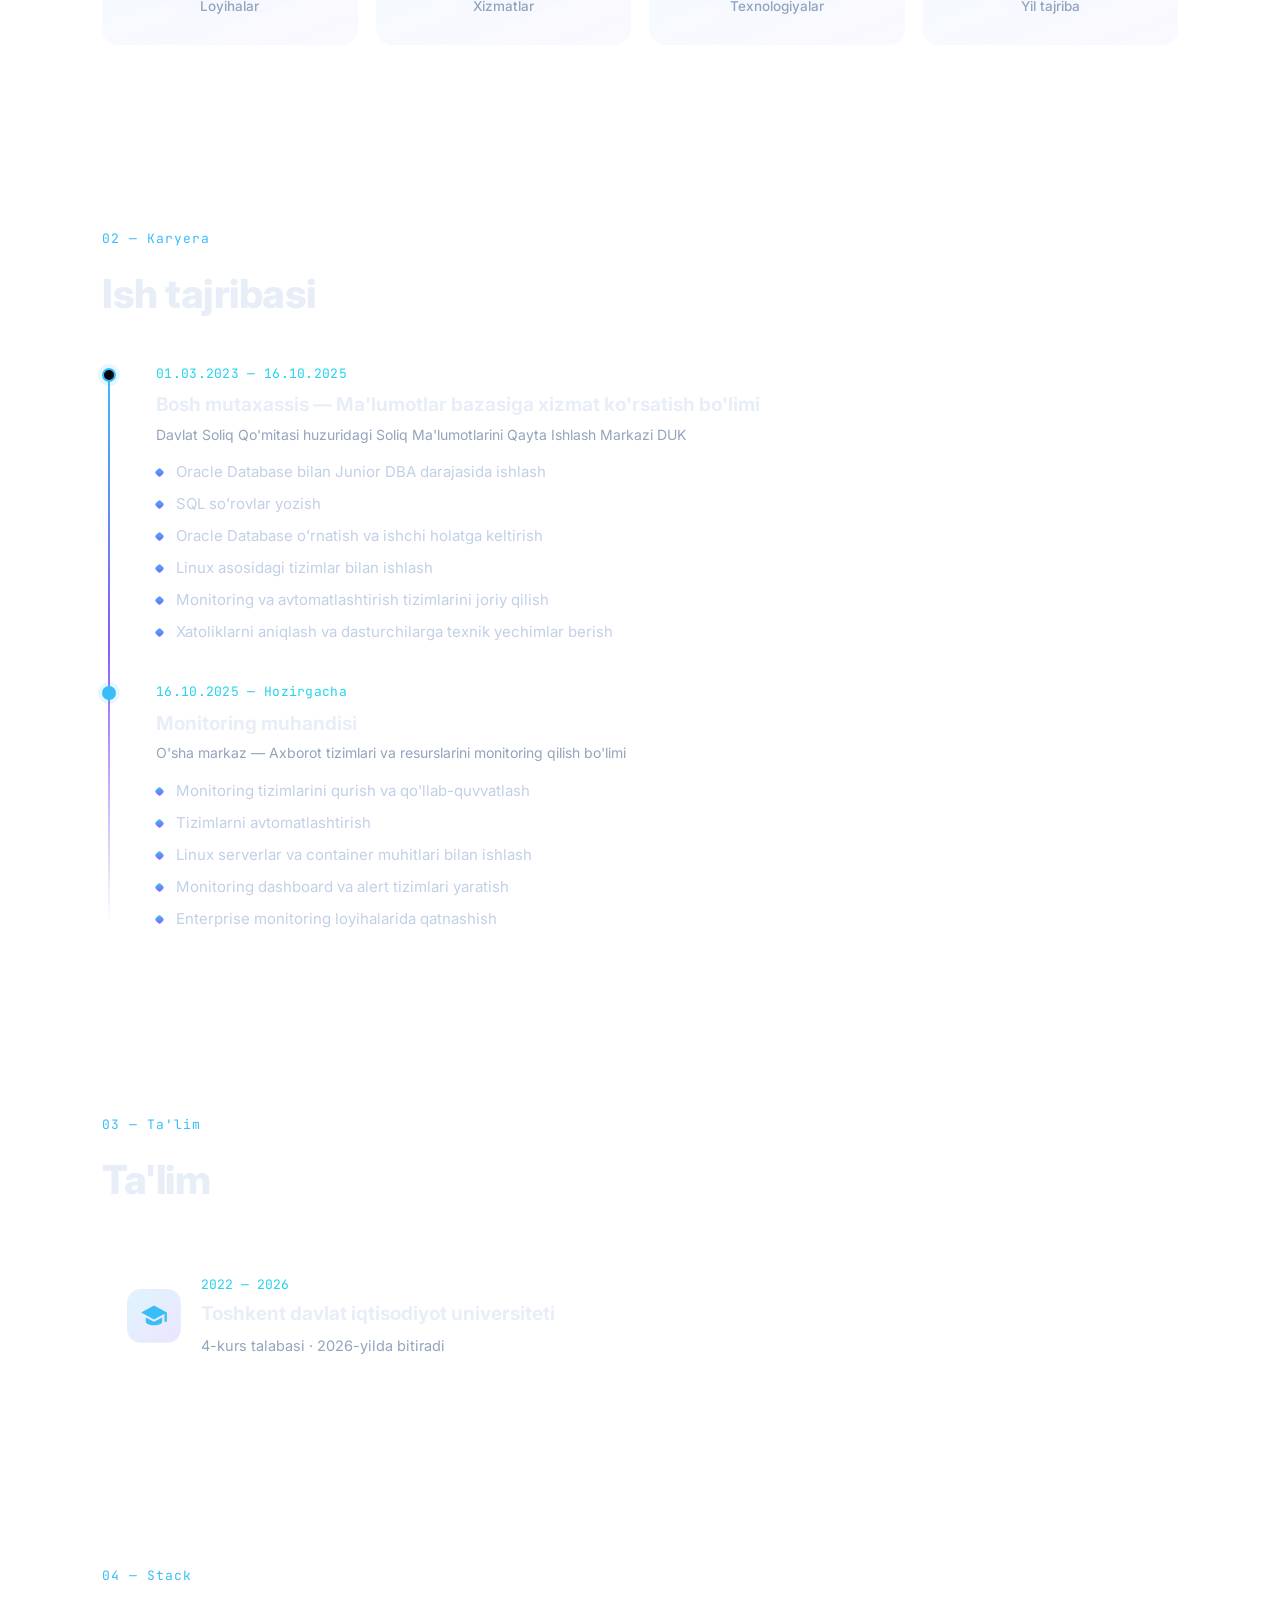
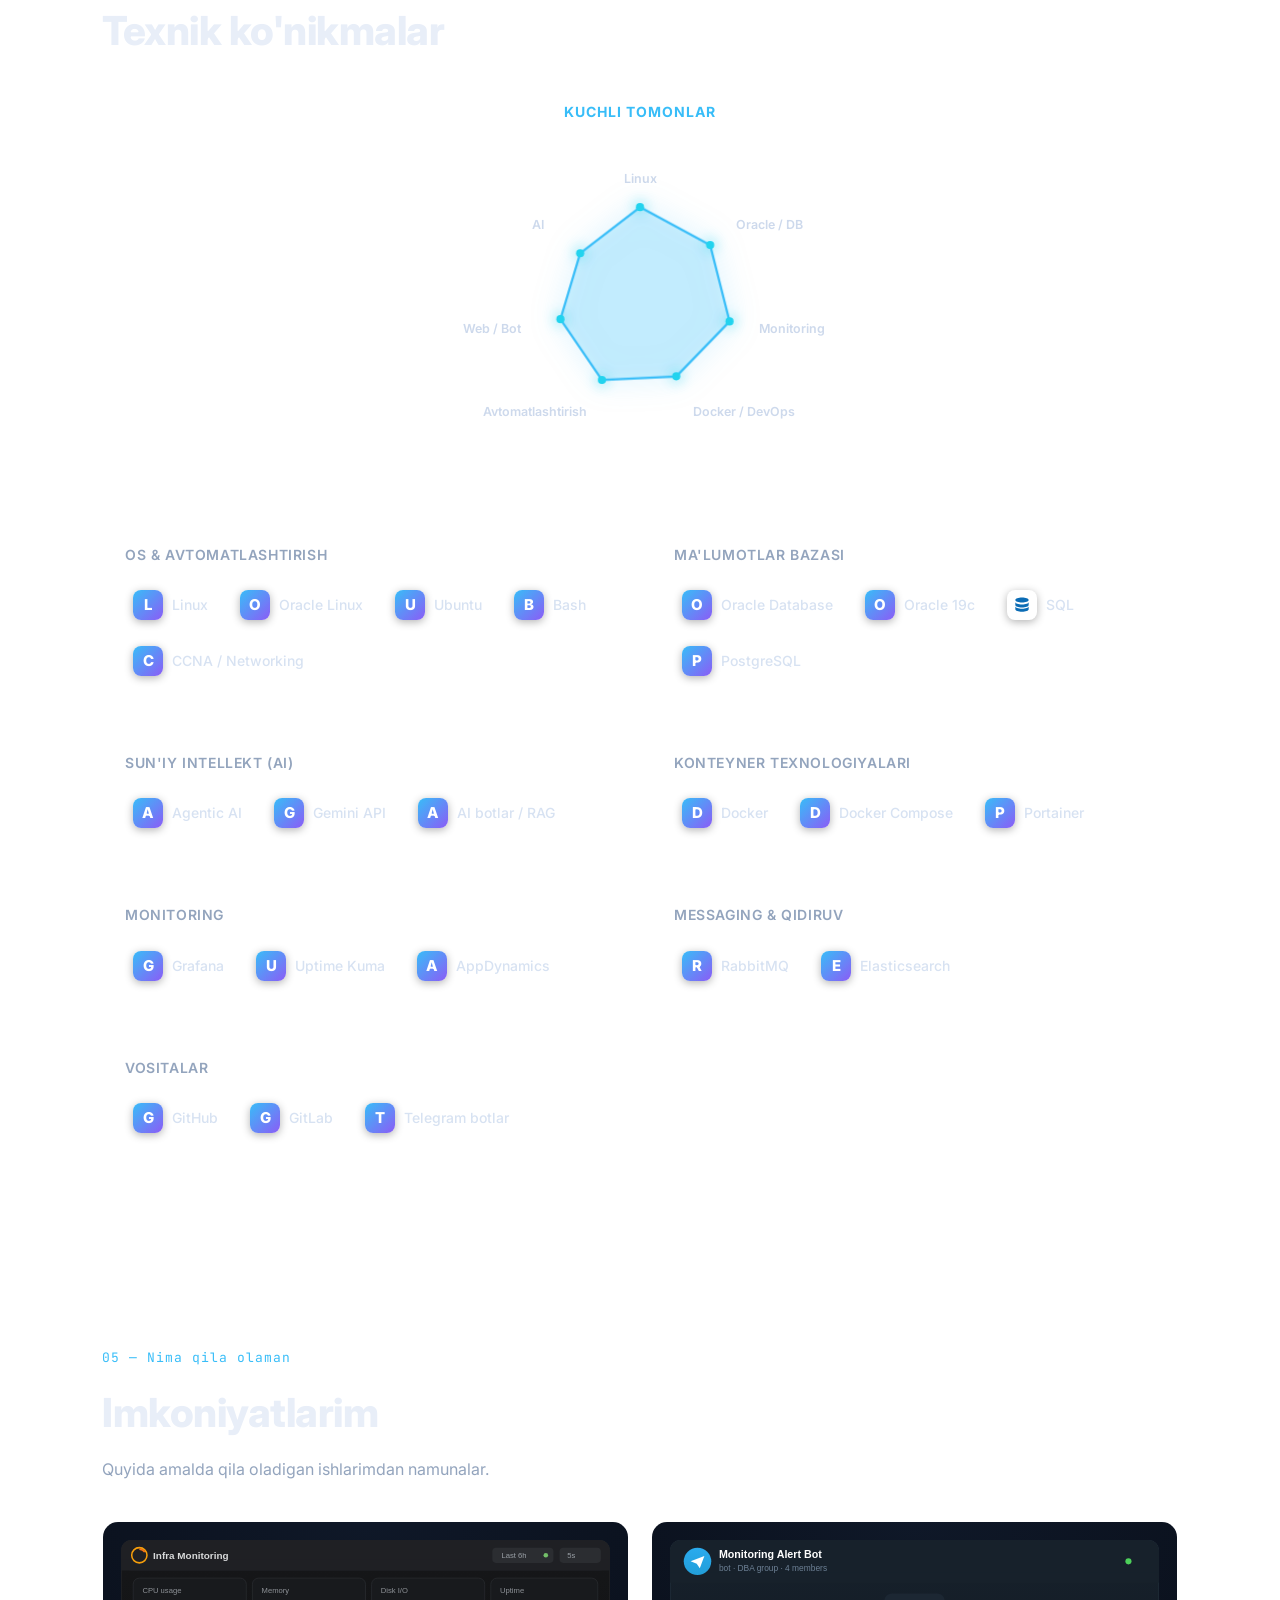
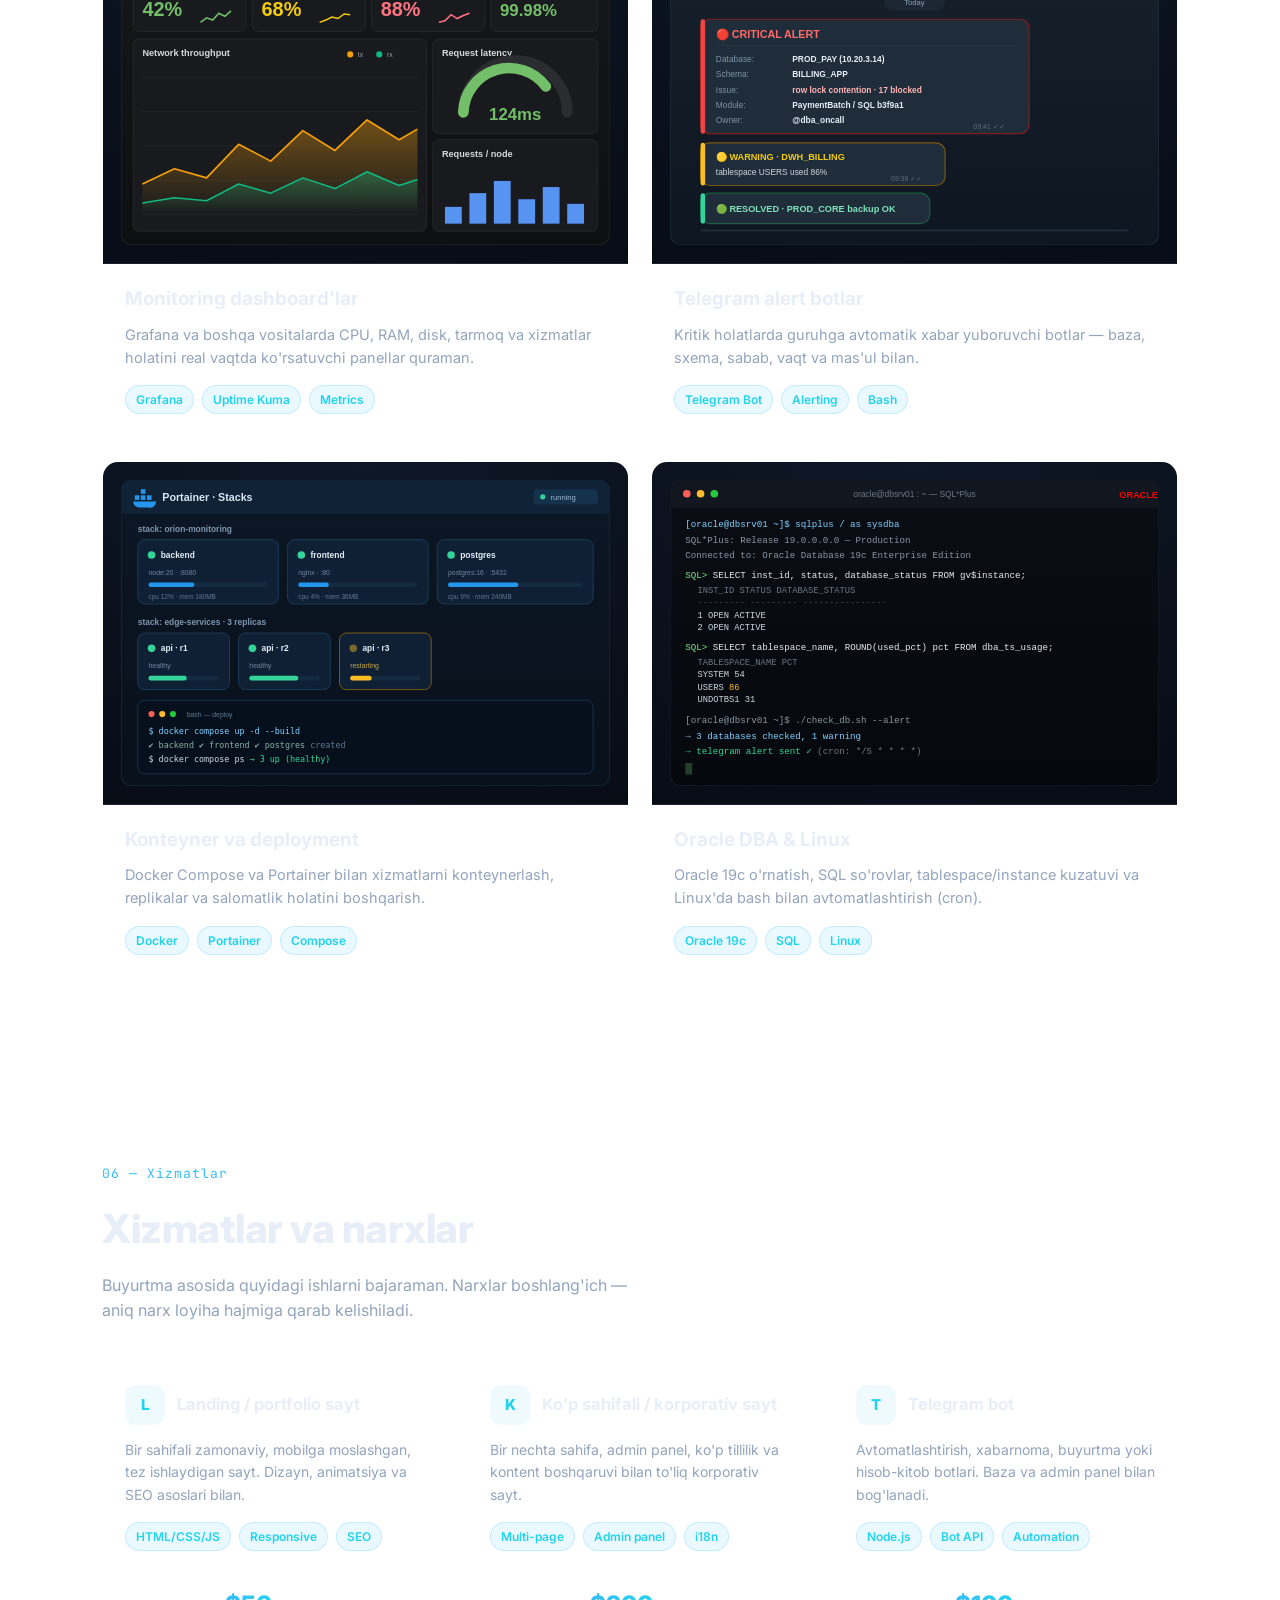
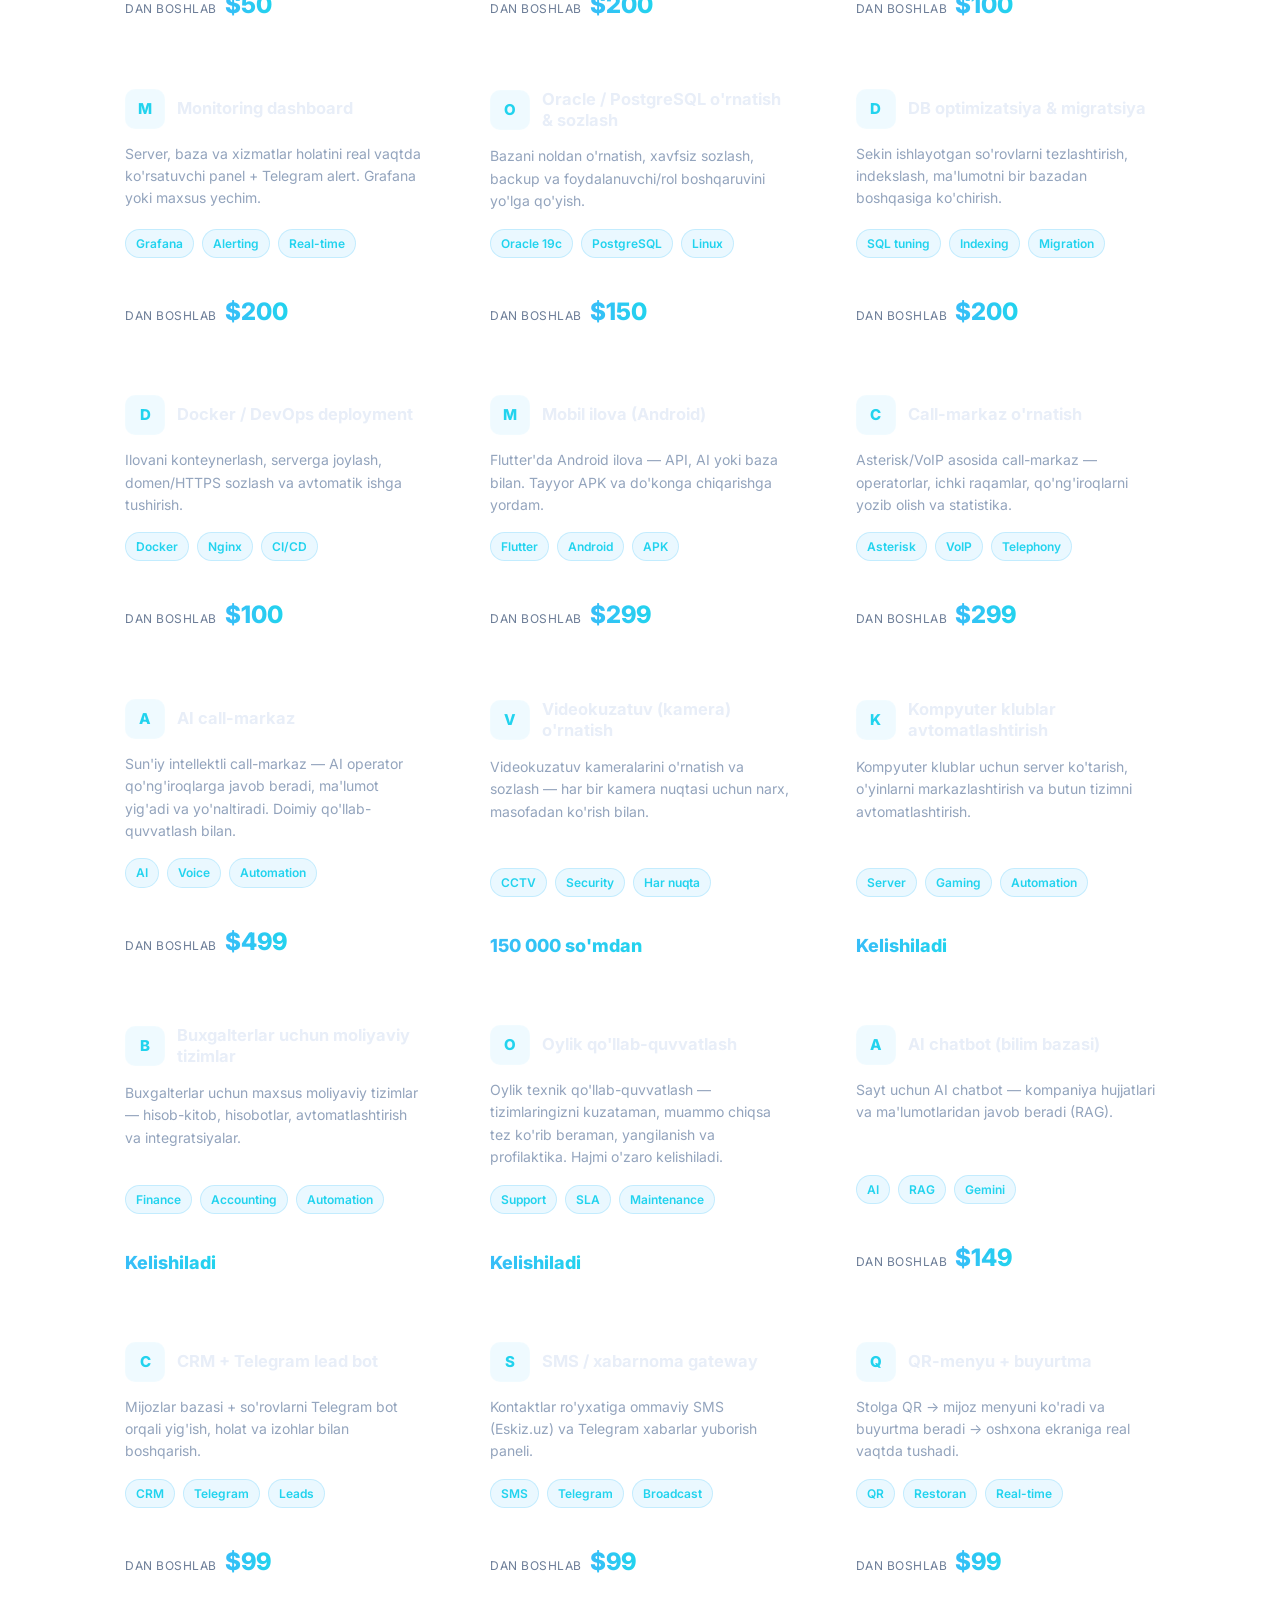
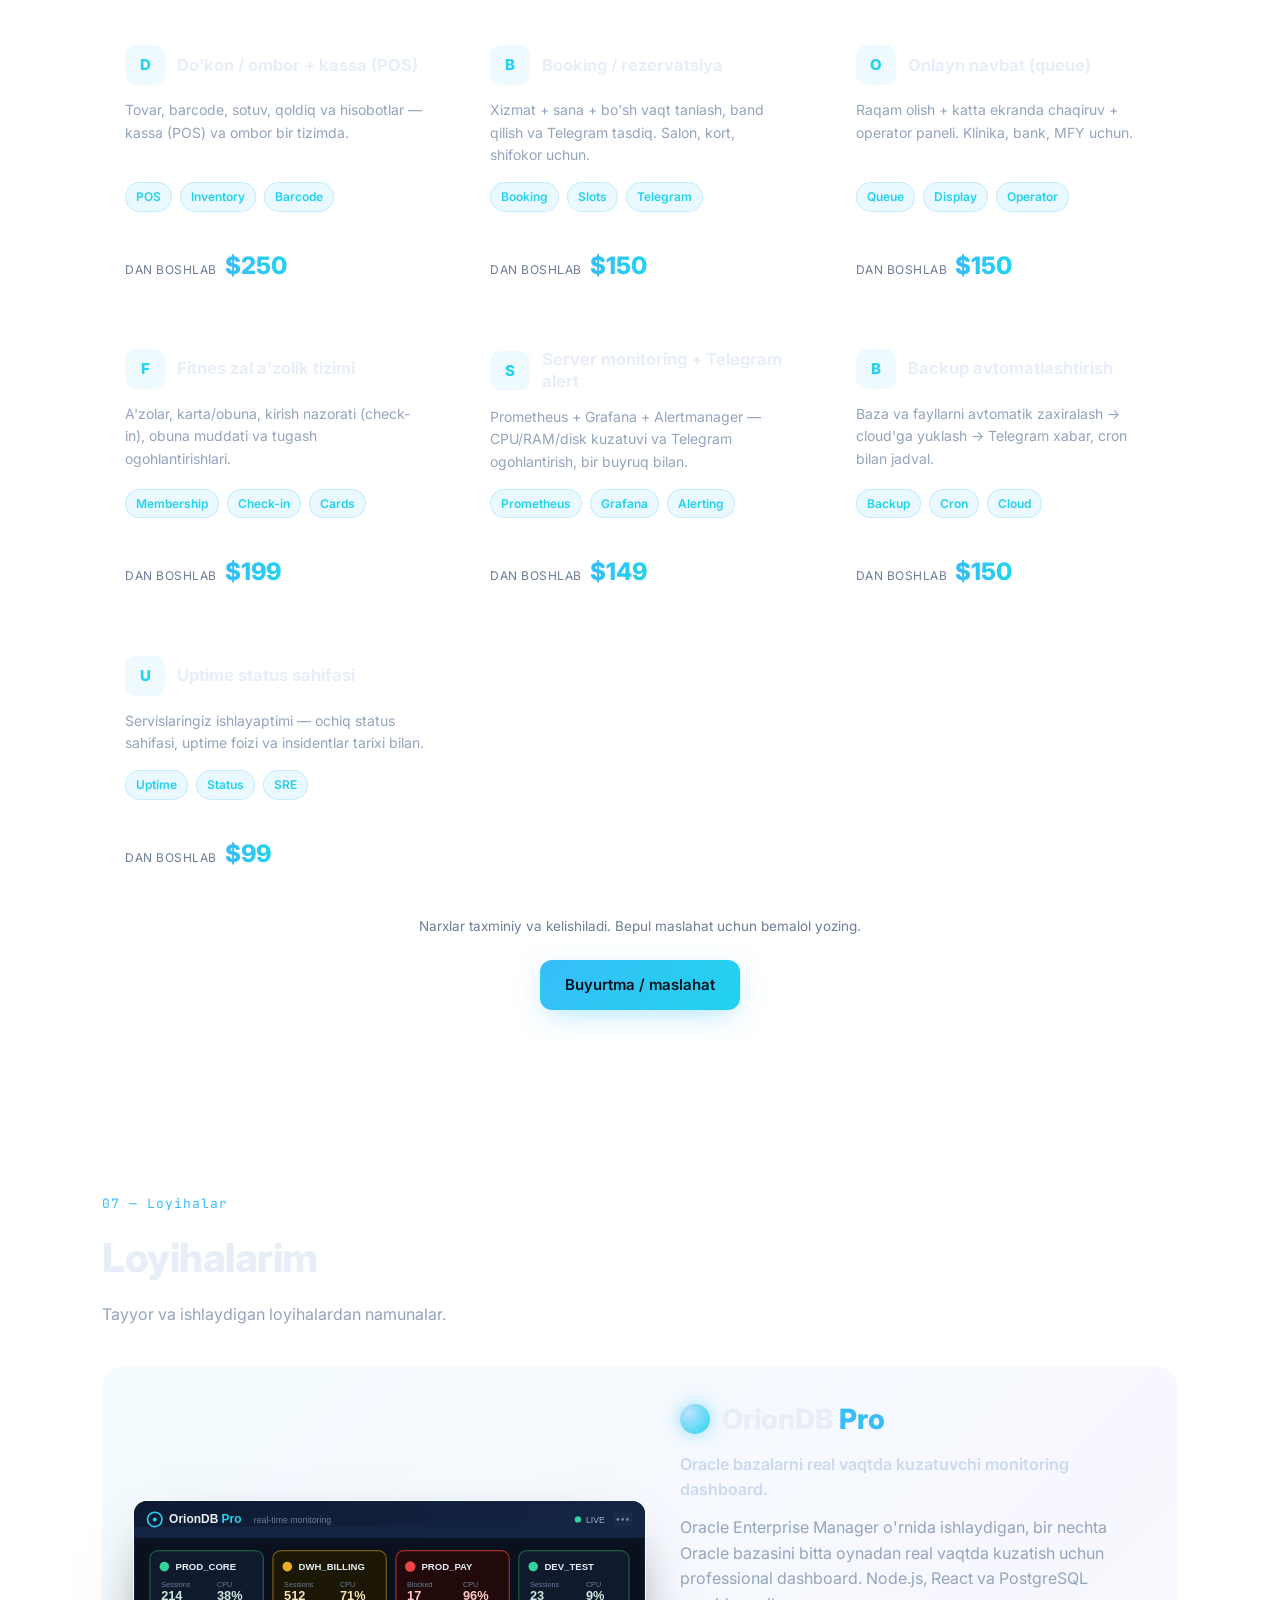
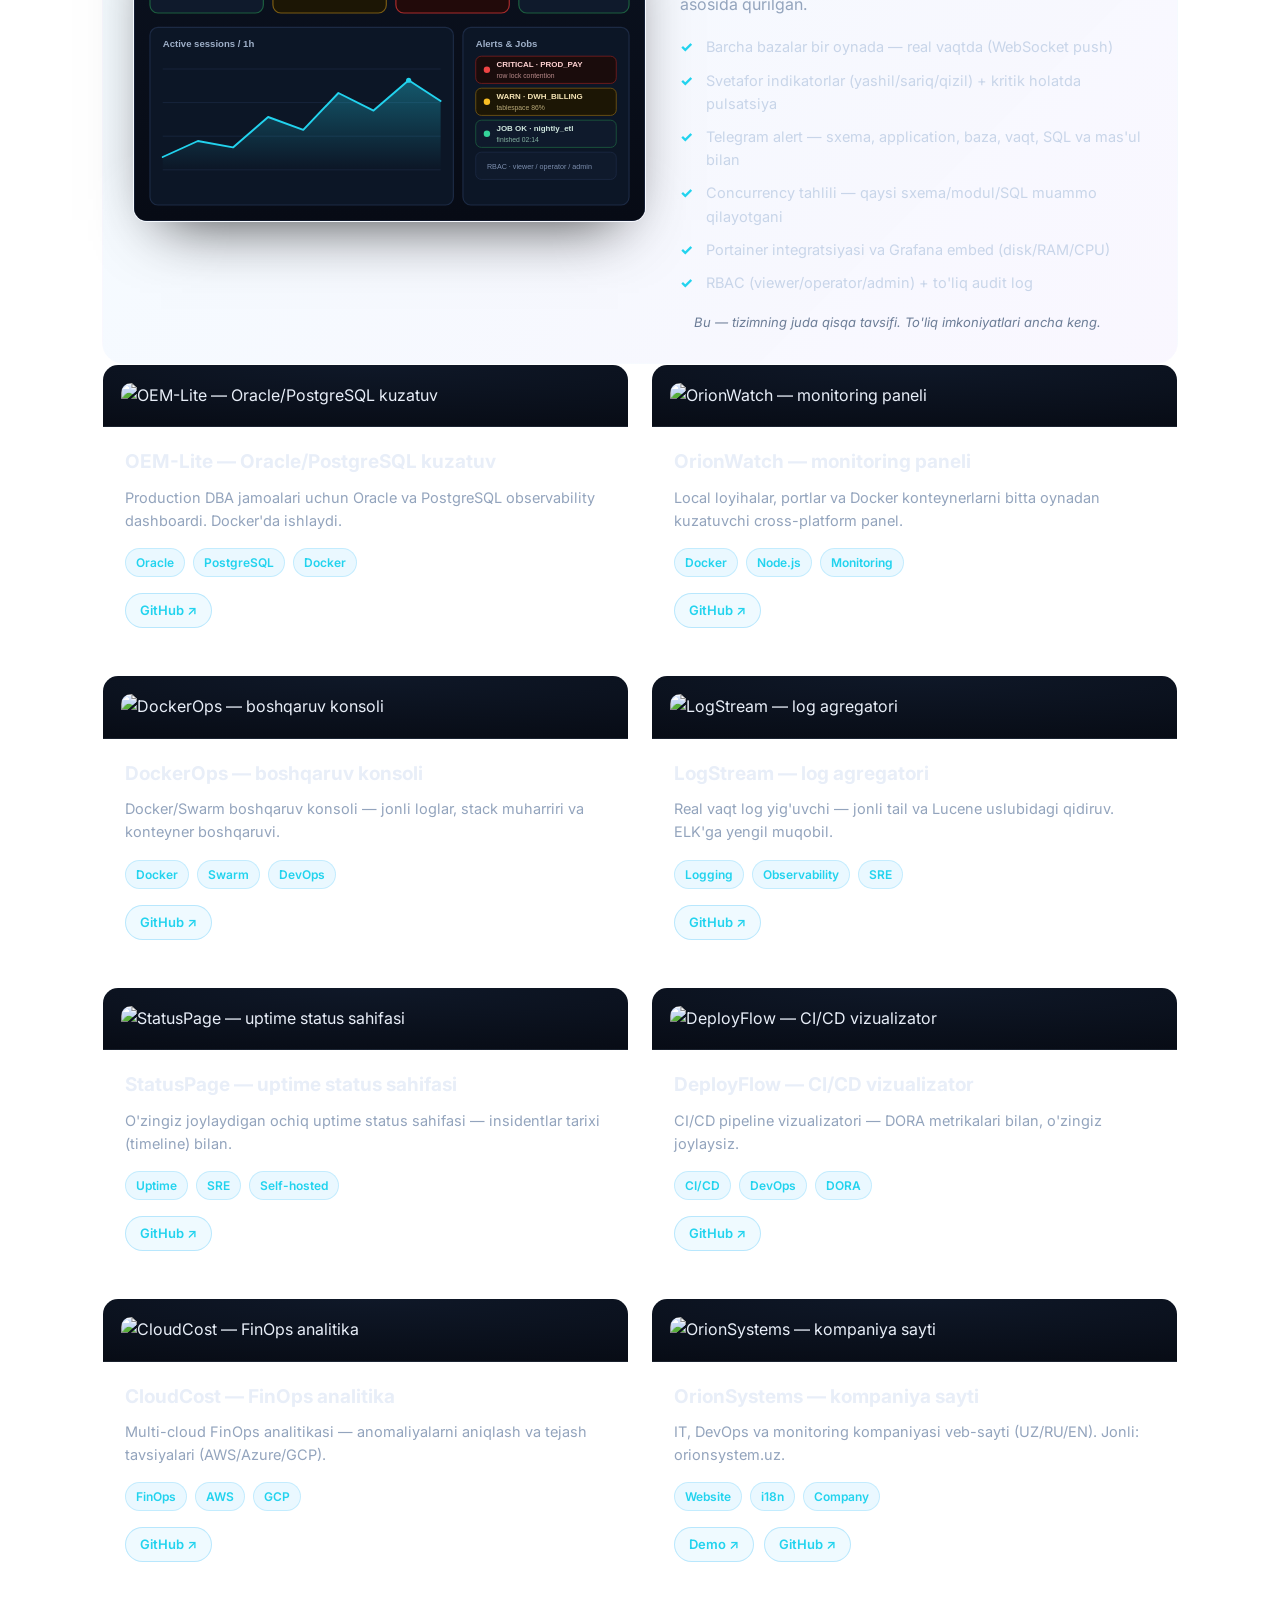
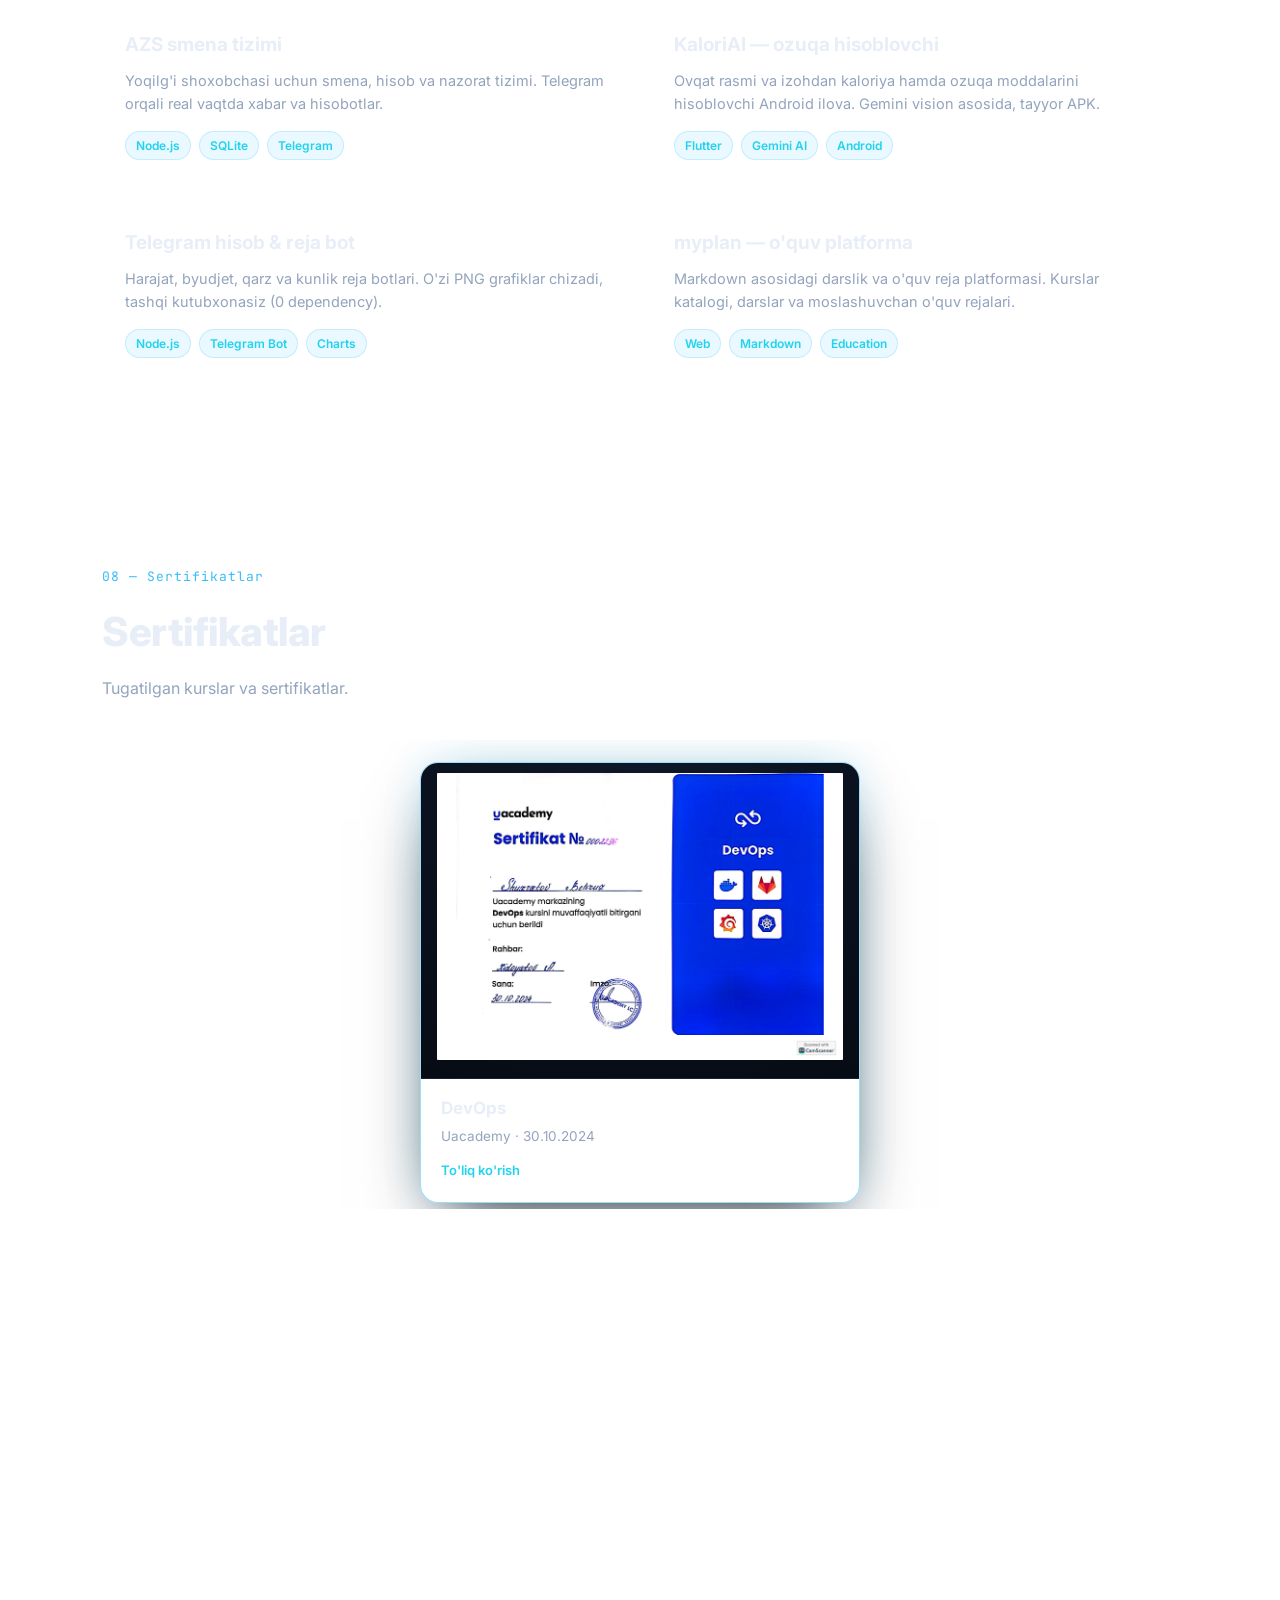
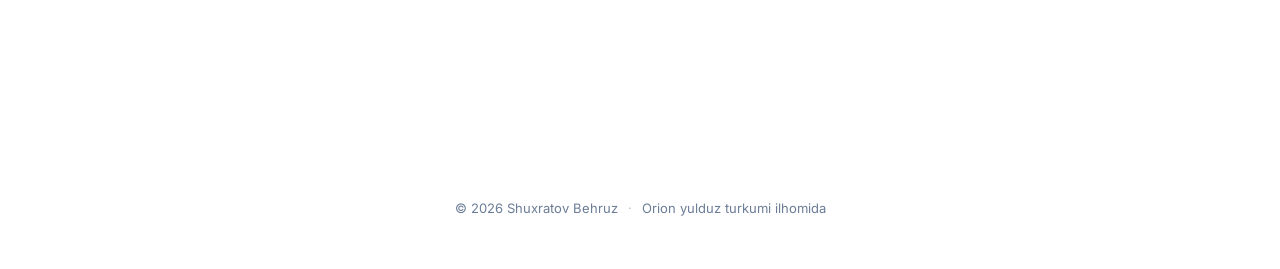
==== commit 0d55747d: "Remove Goals section" ====
--- a/index.html
+++ b/index.html
@@ -222,15 +222,6 @@
       </div>
     </section>
 
-    <!-- ====== GOALS ====== -->
-    <section id="goals" class="section">
-      <div class="section-head reveal">
-        <span class="kicker" data-i18n="goals_kicker">08 — Yo'nalish</span>
-        <h2 data-i18n="goals_title">Maqsadlarim</h2>
-      </div>
-      <div class="goals-grid" id="goals-grid"></div>
-    </section>
-
     <!-- ====== CONTACT ====== -->
     <section id="contact" class="section section-contact">
       <div class="contact-card reveal">
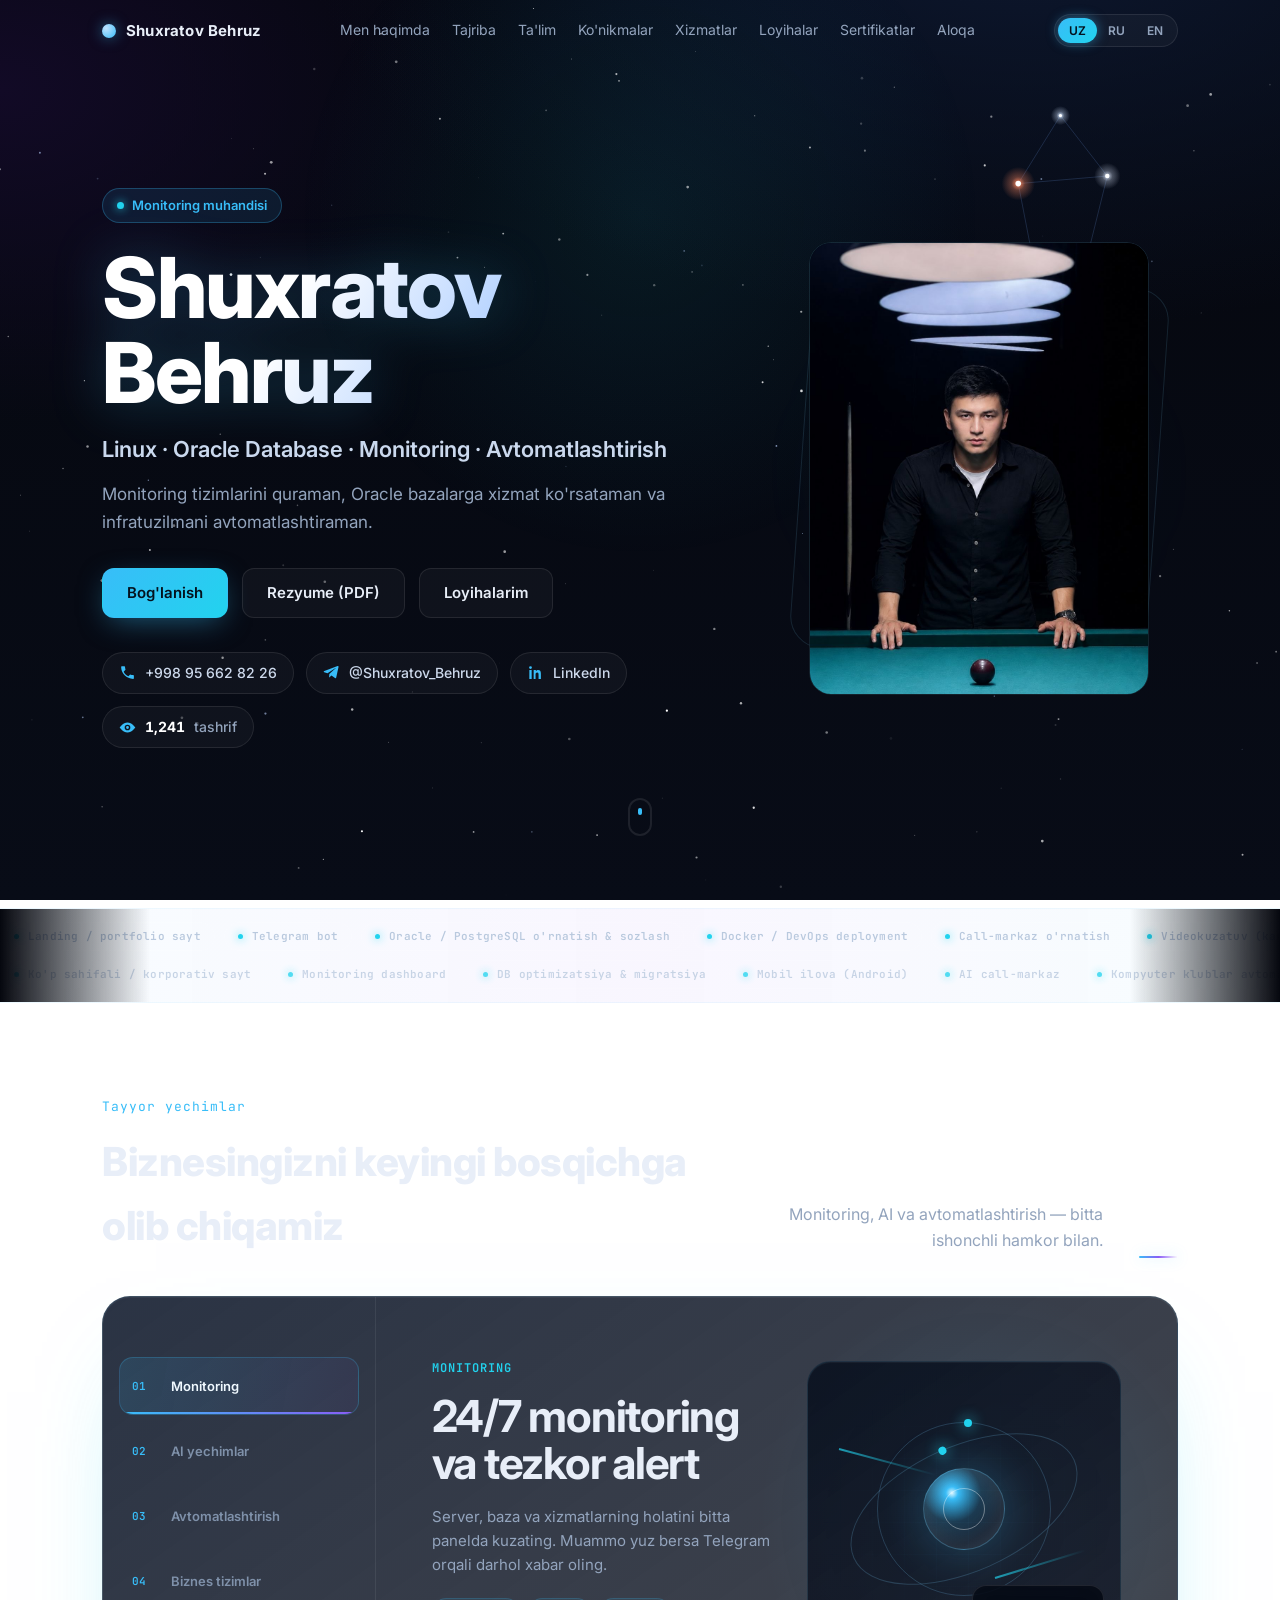
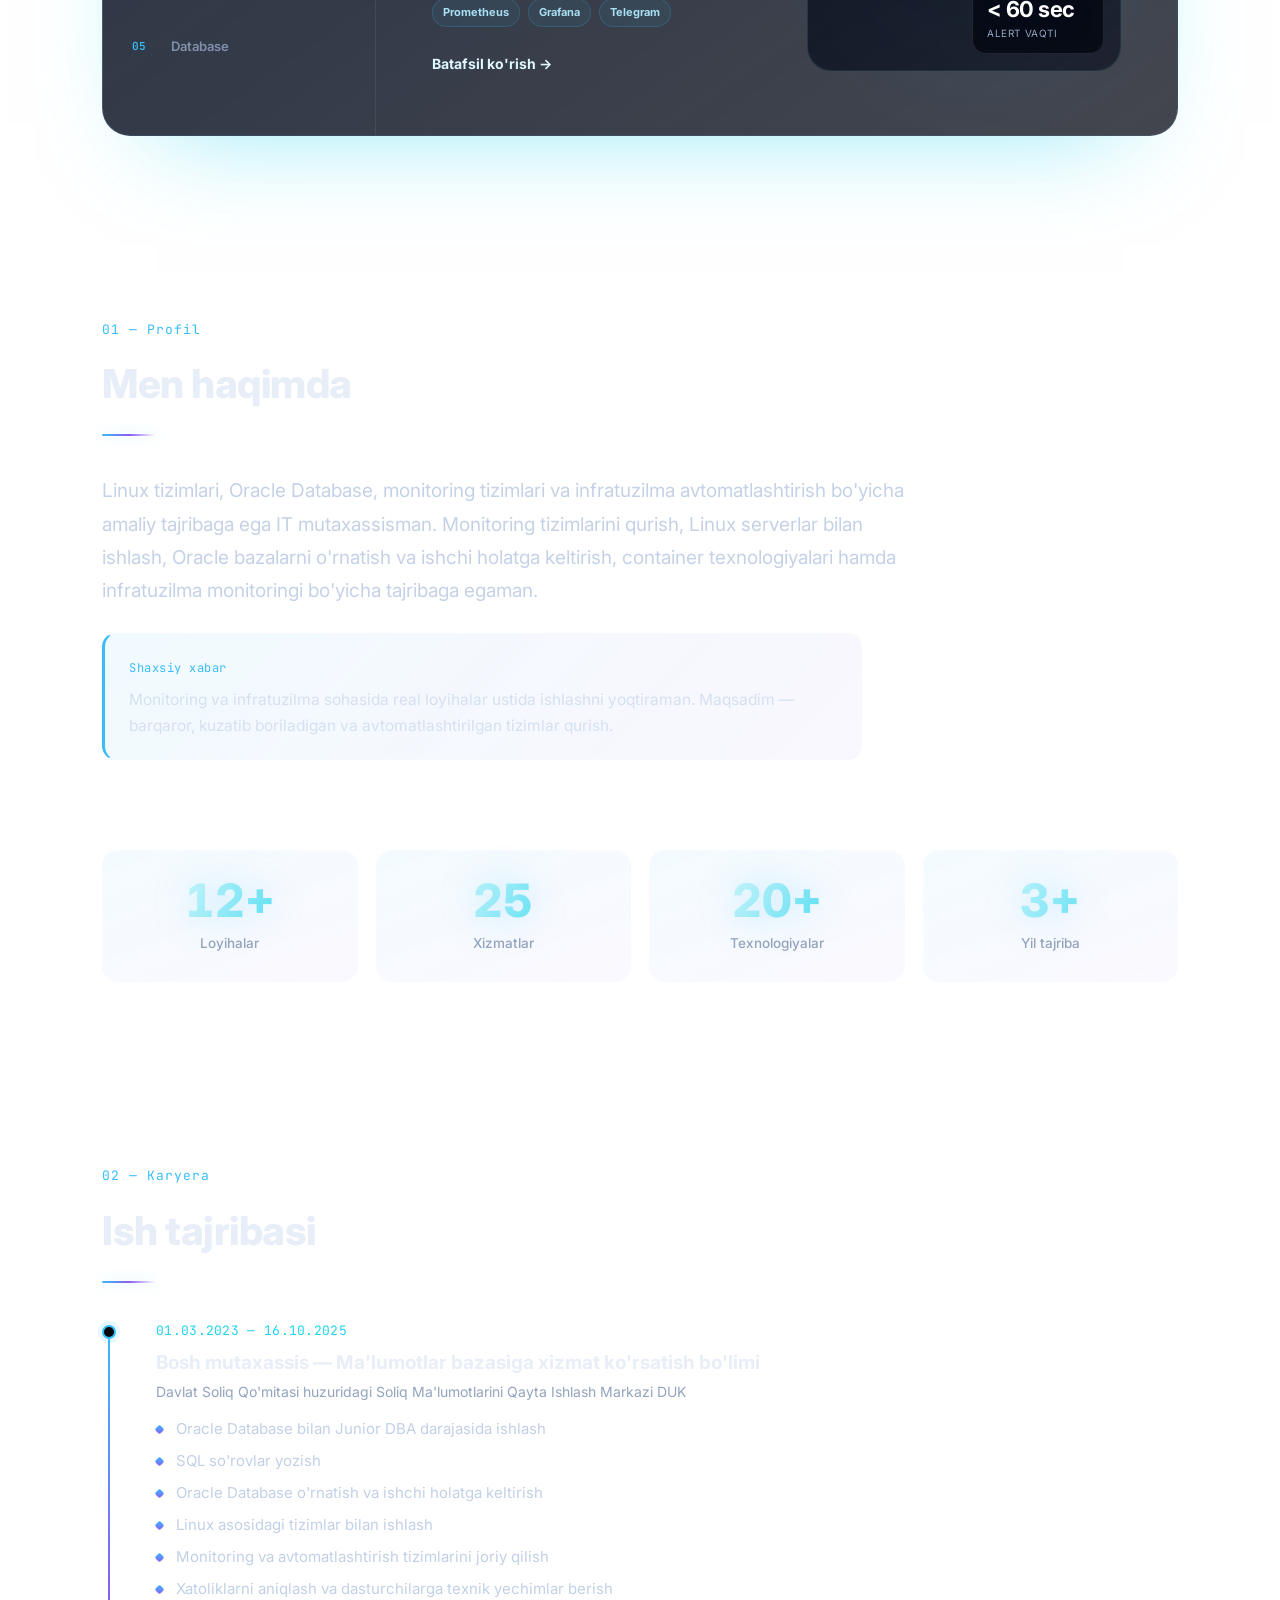
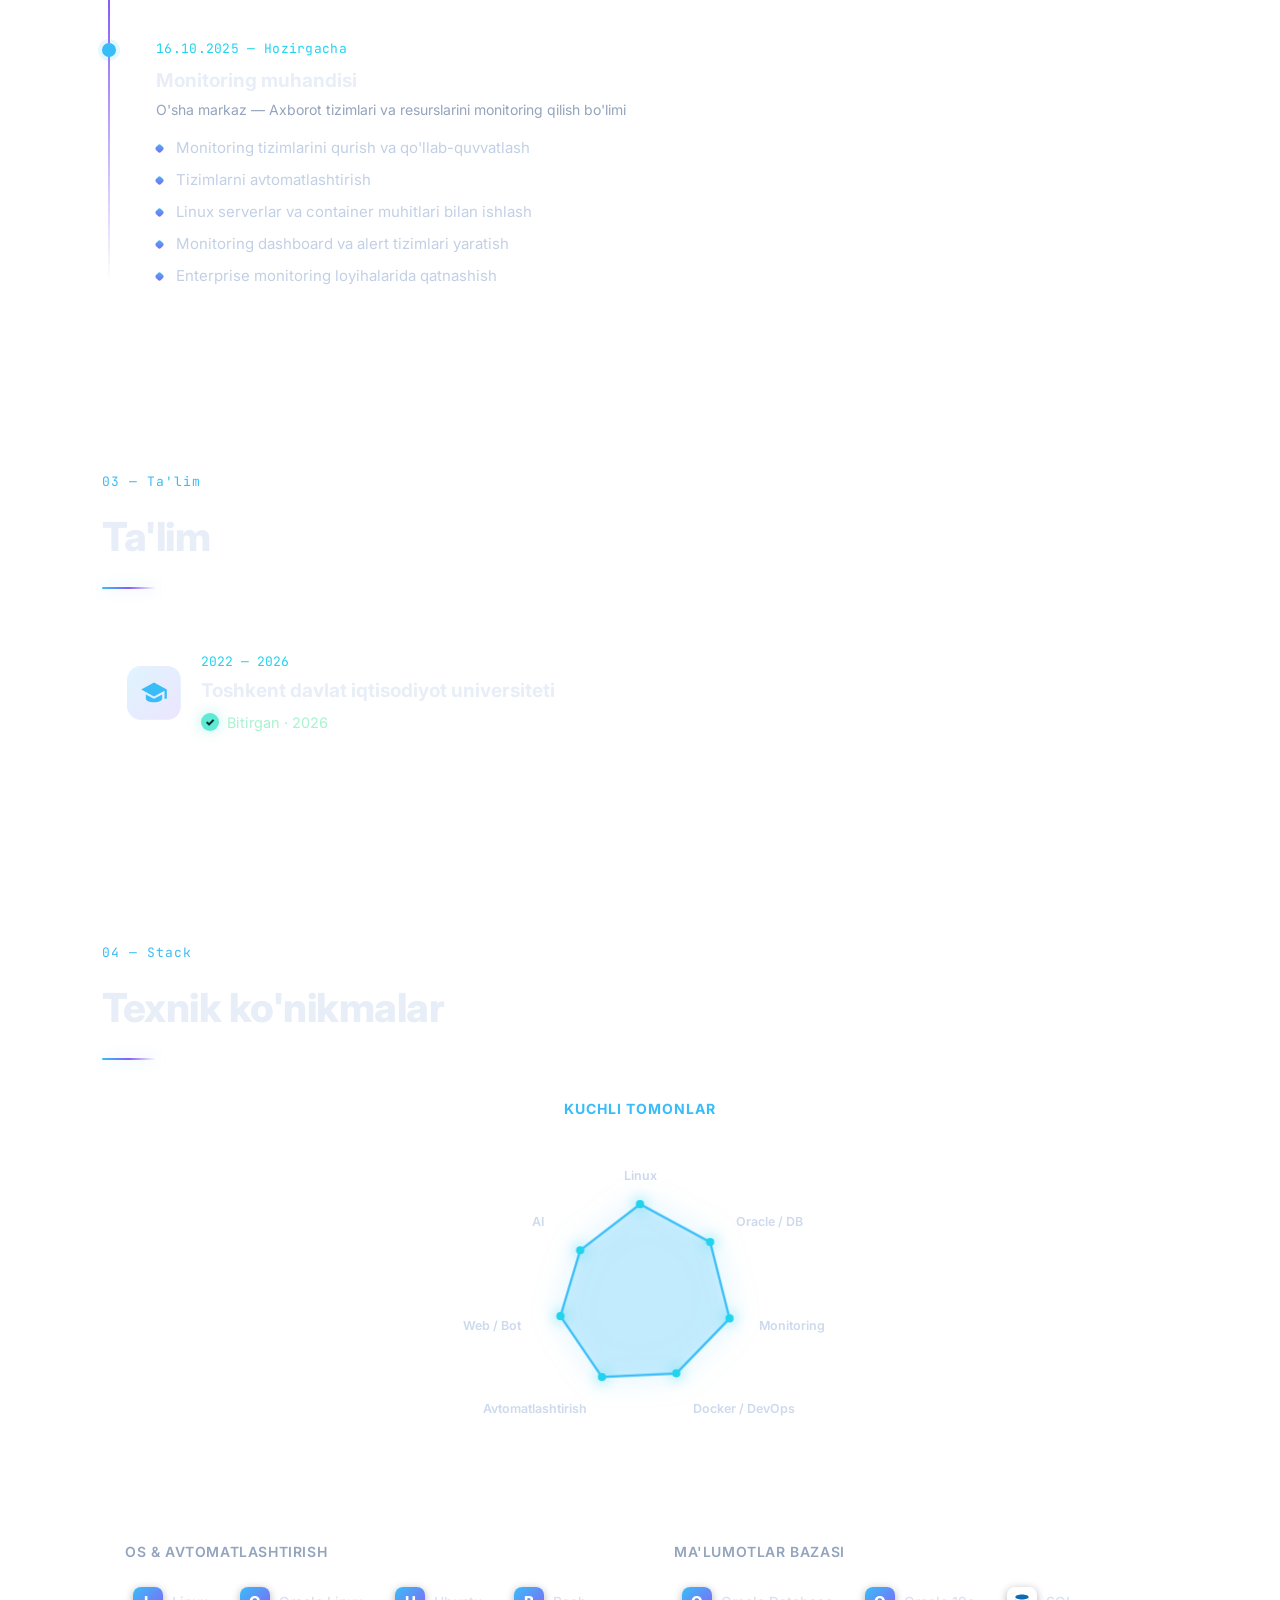
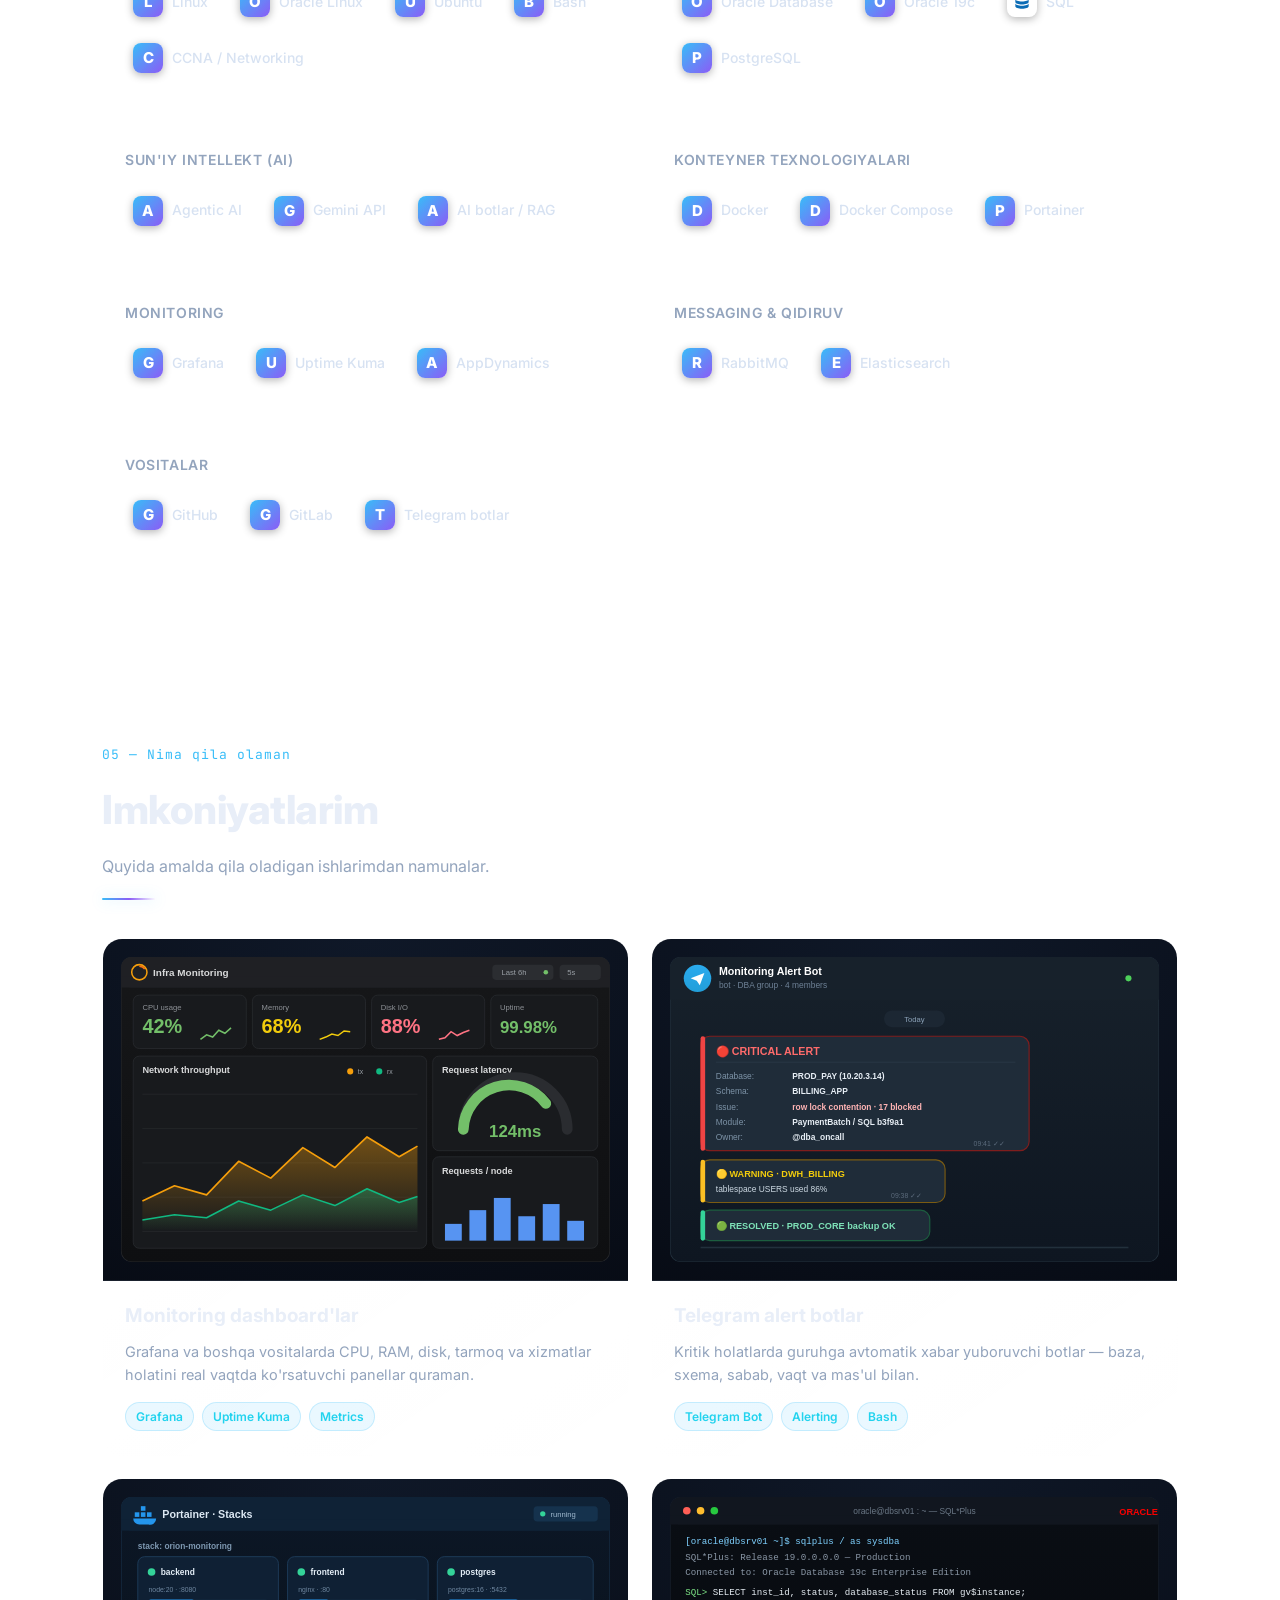
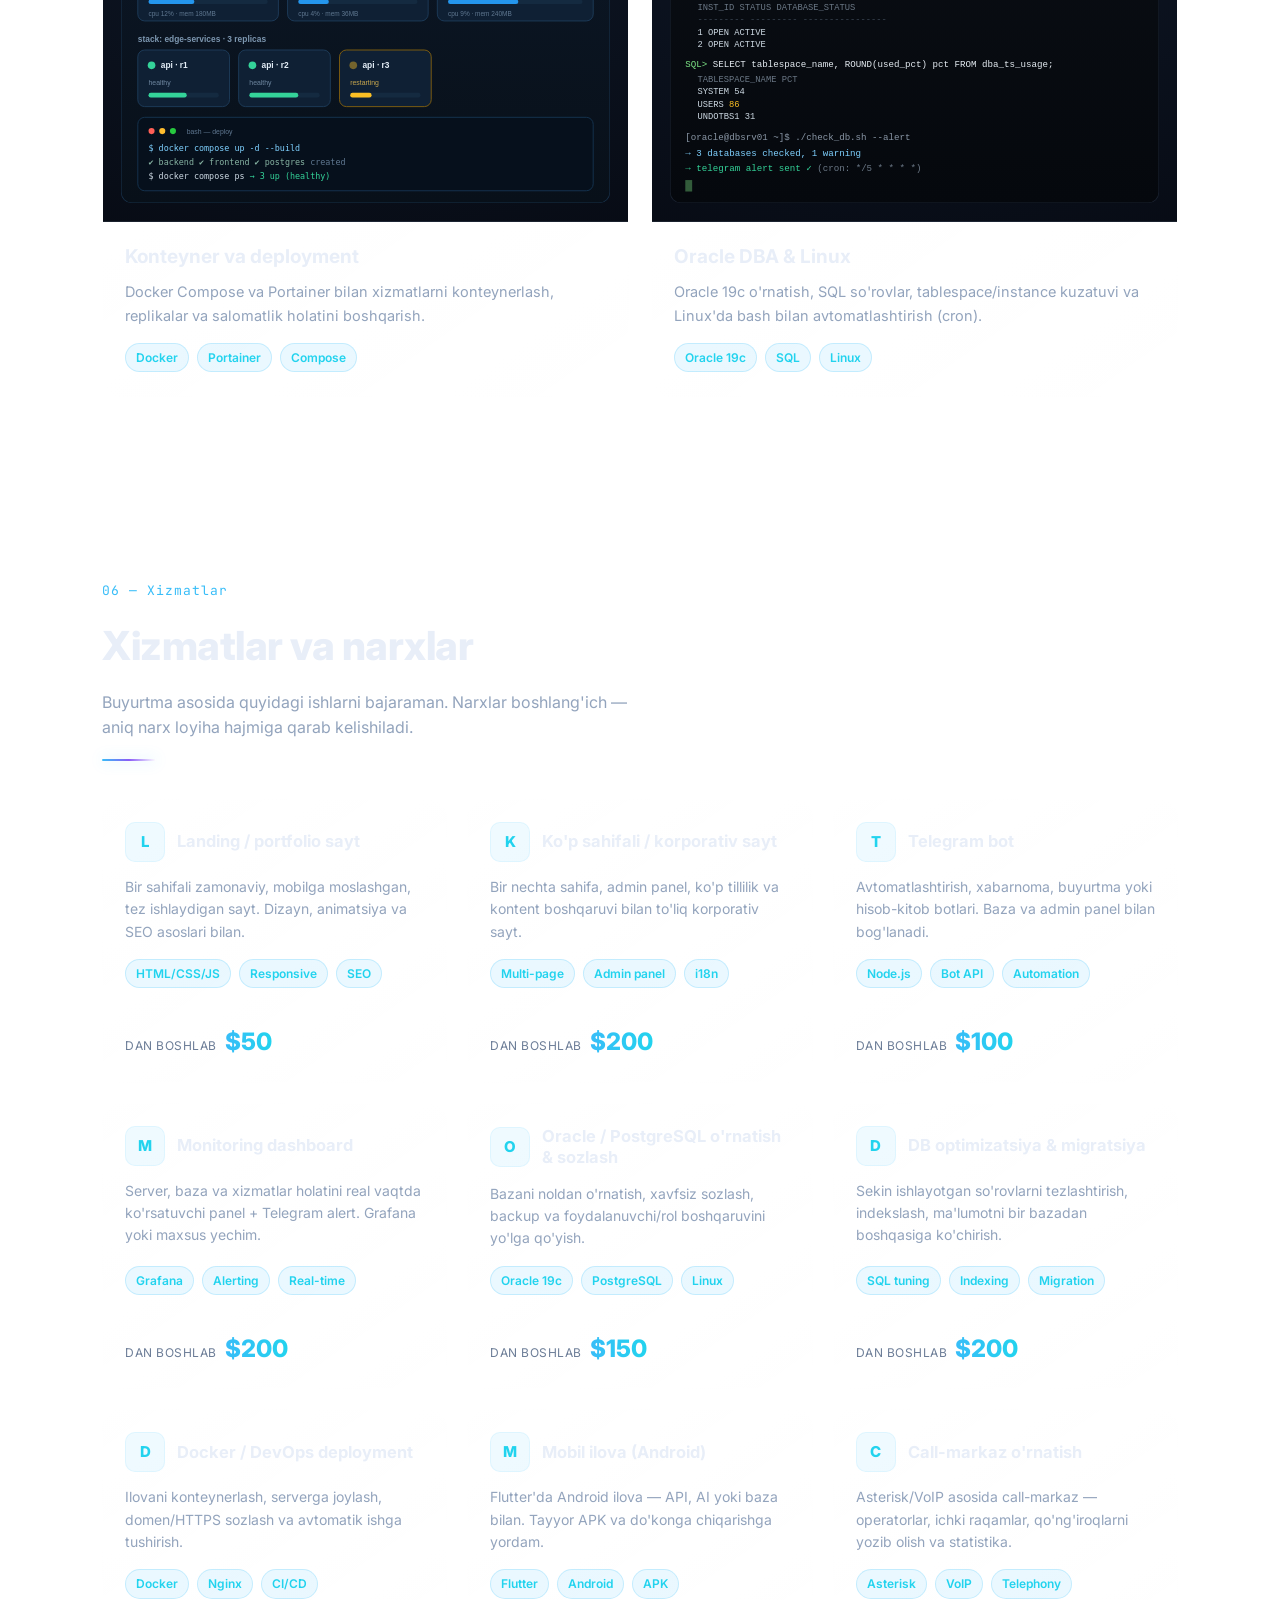
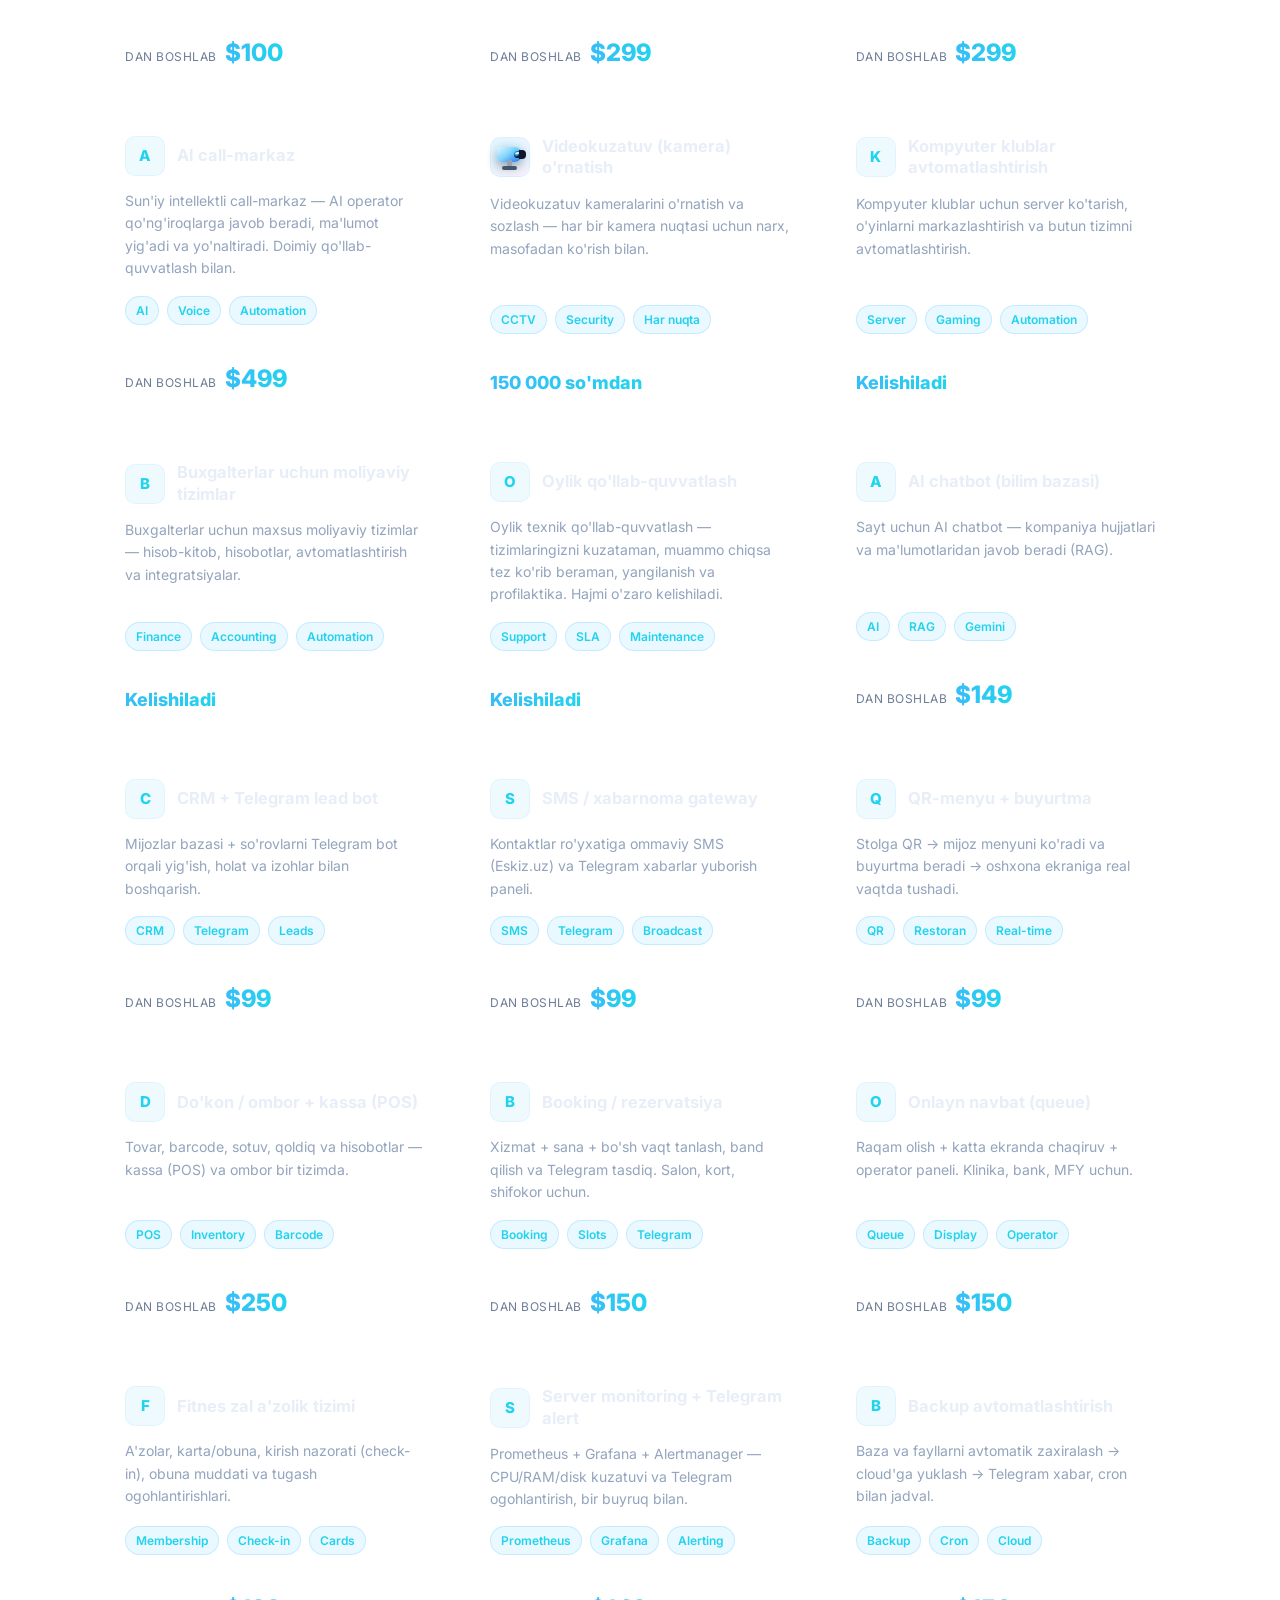
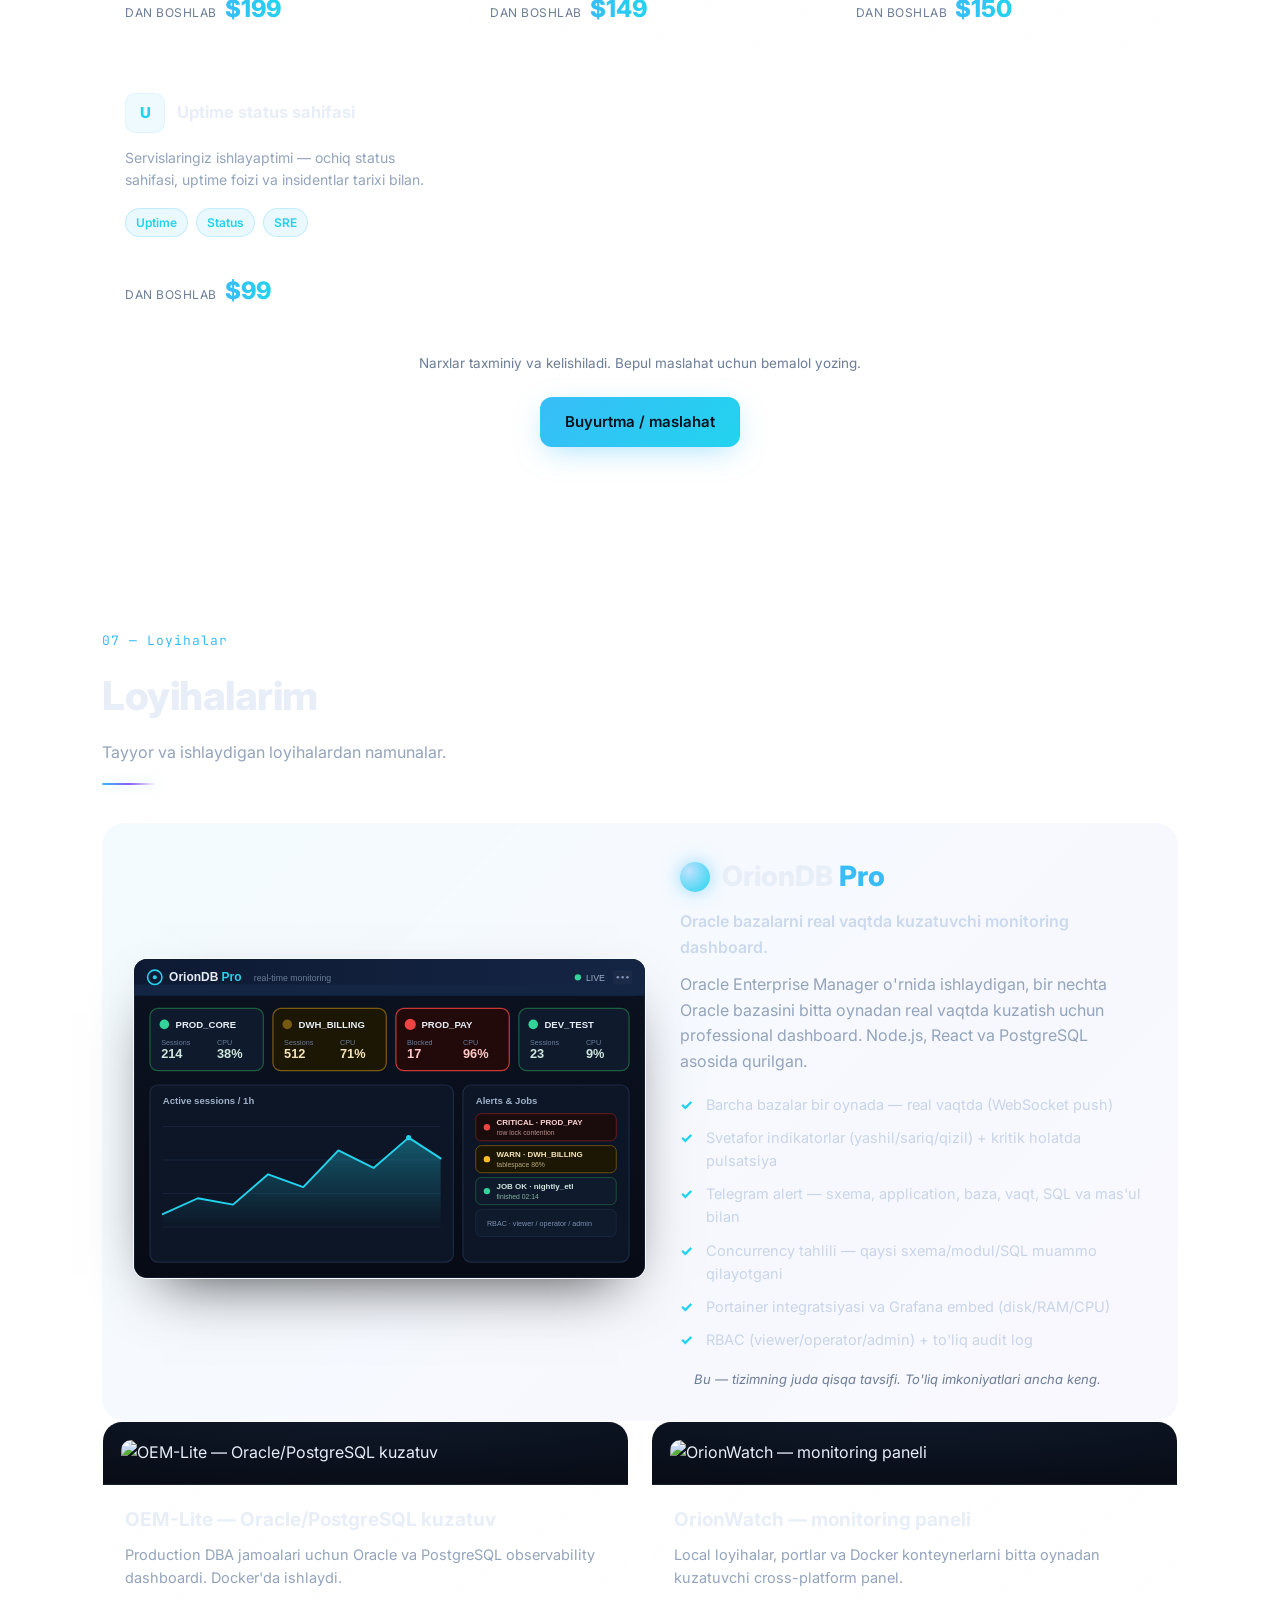
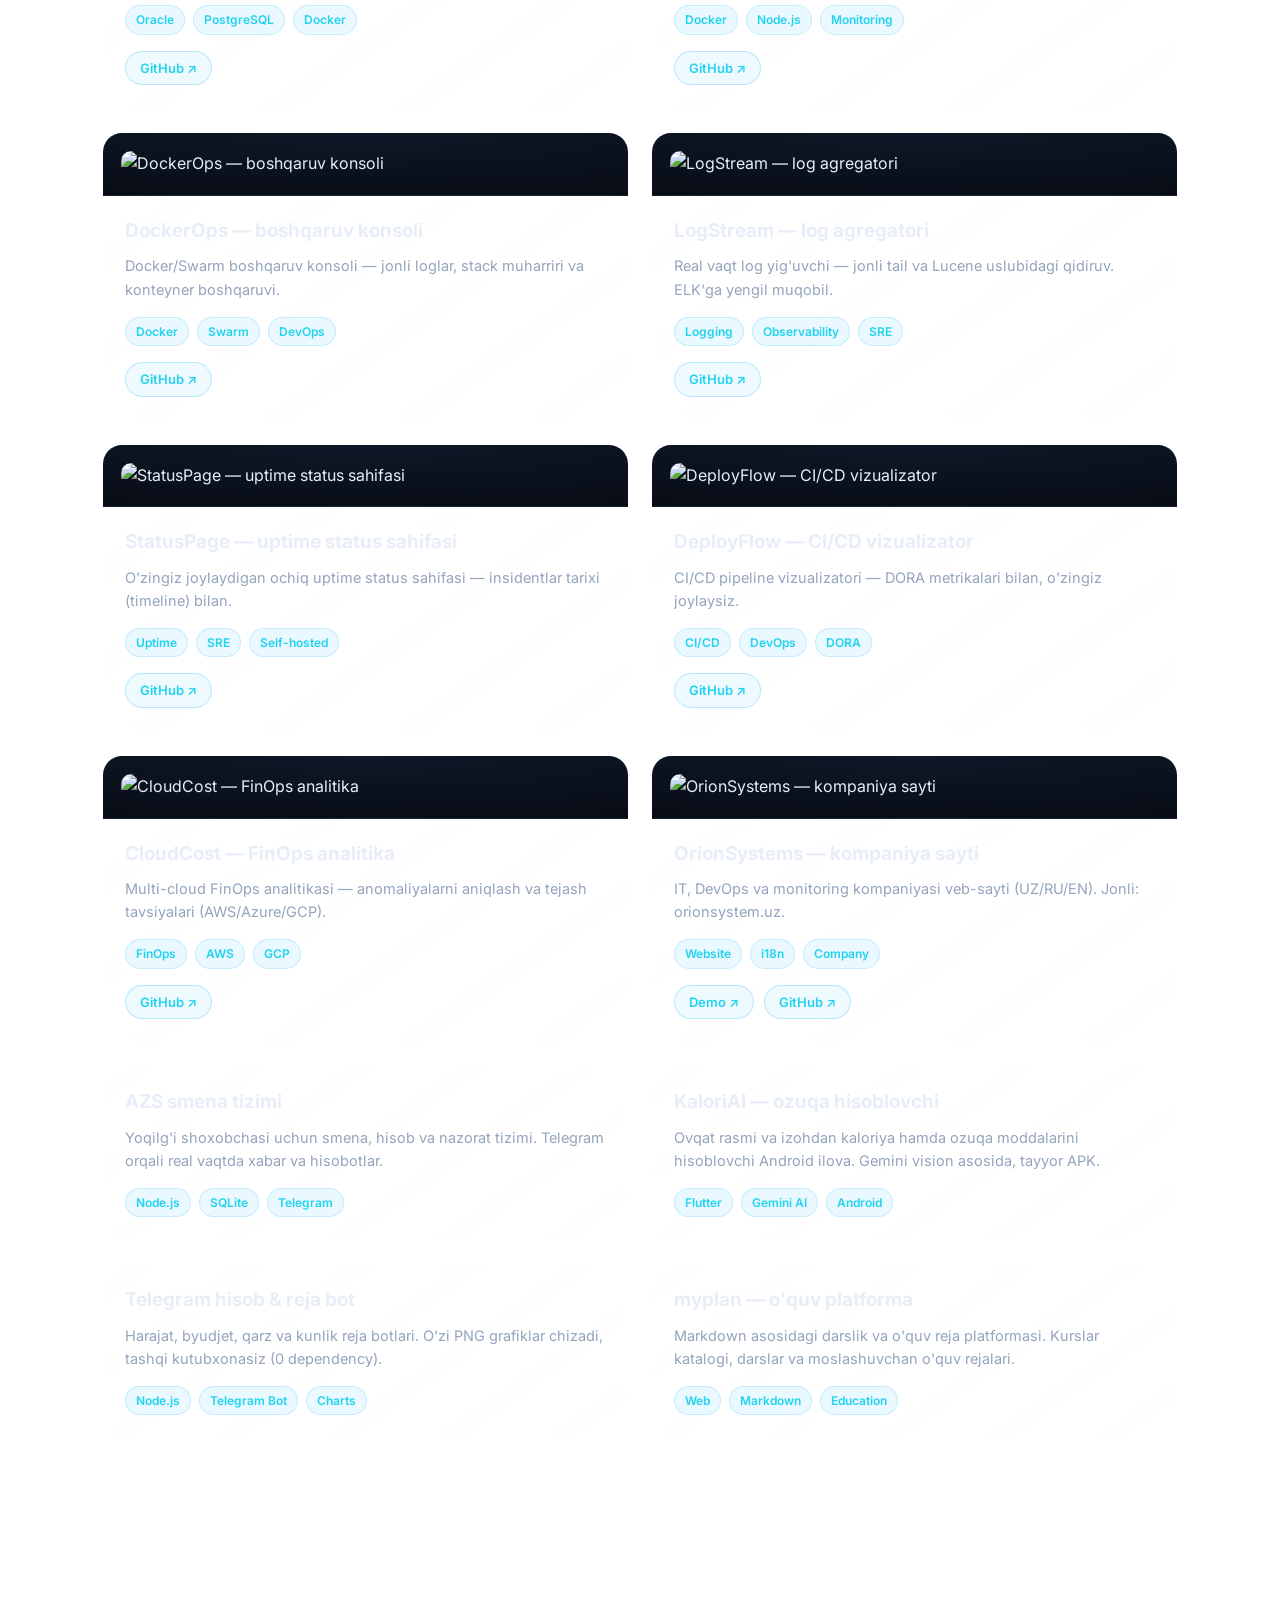
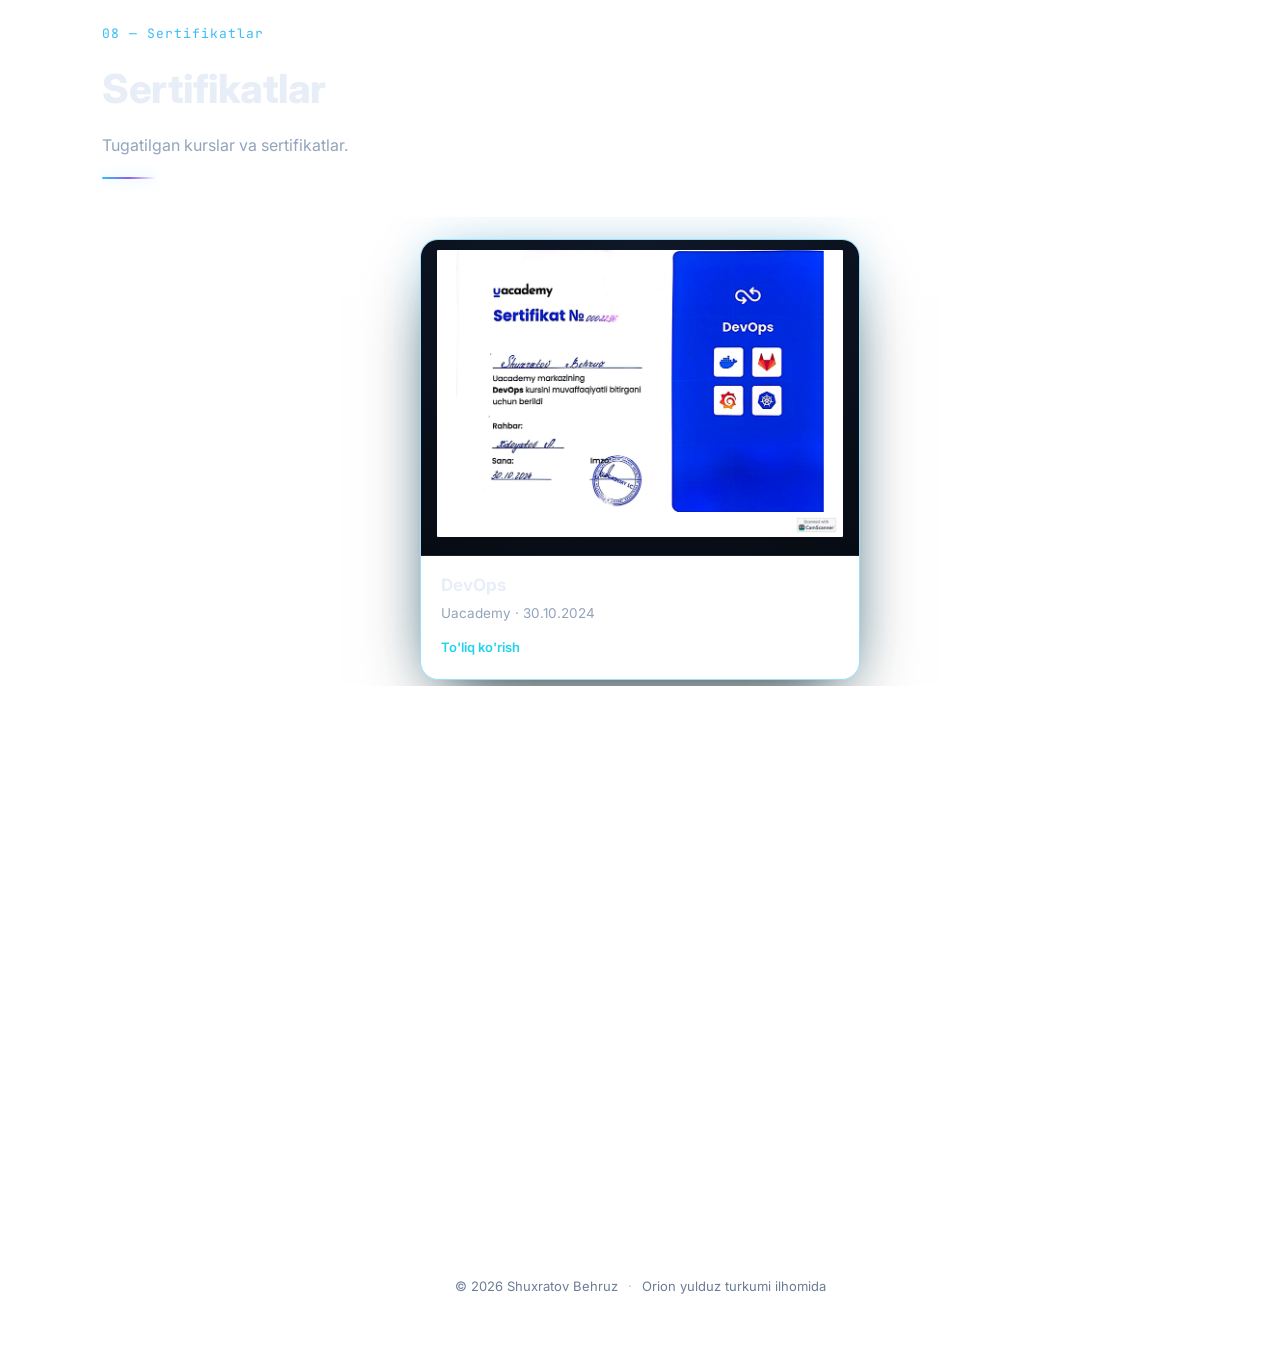
==== commit 9a48543b: "Modernize portfolio with interactive service showcase" ====
--- a/index.html
+++ b/index.html
@@ -93,6 +93,31 @@
     </section>
 
     <!-- ====== ABOUT ====== -->
+    <section class="capability-rail" aria-label="Xizmatlar vitrinası">
+      <div class="rail-fade rail-fade--left" aria-hidden="true"></div>
+      <div class="rail-fade rail-fade--right" aria-hidden="true"></div>
+      <div class="rail-row">
+        <div class="rail-track" id="rail-track-a"></div>
+      </div>
+      <div class="rail-row rail-row--reverse">
+        <div class="rail-track" id="rail-track-b"></div>
+      </div>
+    </section>
+
+    <section id="showcase" class="section showcase-section">
+      <div class="section-head reveal showcase-heading">
+        <div>
+          <span class="kicker" data-i18n="showcase_kicker">Tayyor yechimlar</span>
+          <h2 data-i18n="showcase_title">Biznesingizni keyingi bosqichga olib chiqamiz</h2>
+        </div>
+        <p class="section-sub" data-i18n="showcase_sub">Monitoring, AI va avtomatlashtirish — bitta ishonchli hamkor bilan.</p>
+      </div>
+      <div class="showcase-shell reveal" id="showcase-slider">
+        <div class="showcase-tabs" id="showcase-tabs" role="tablist"></div>
+        <div class="showcase-stage" id="showcase-stage" aria-live="polite"></div>
+      </div>
+    </section>
+
     <section id="about" class="section">
       <div class="section-head reveal">
         <span class="kicker" data-i18n="about_kicker">01 — Profil</span>
@@ -132,7 +157,7 @@
         <div class="edu-body">
           <div class="edu-period" data-i18n="edu_period">2022 — 2026</div>
           <h3 class="edu-uni" data-i18n="edu_uni">Toshkent davlat iqtisodiyot universiteti</h3>
-          <div class="edu-status" data-i18n="edu_status">4-kurs talabasi · 2026-yilda bitiradi</div>
+          <div class="edu-status" data-i18n="edu_status">Bitirgan · 2026</div>
         </div>
       </div>
     </section>
--- a/css/styles.css
+++ b/css/styles.css
@@ -15,6 +15,8 @@
   --glow: rgba(56, 189, 248, 0.5);
   --max: 1120px;
   --r: 16px;
+  --pointer-x: 50vw;
+  --pointer-y: 24vh;
 }
 
 * { box-sizing: border-box; margin: 0; padding: 0; }
@@ -34,6 +36,28 @@
   overflow-x: hidden;
 }
 
+body::before {
+  content: "";
+  position: fixed;
+  inset: 0;
+  z-index: 0;
+  pointer-events: none;
+  background: radial-gradient(520px circle at var(--pointer-x) var(--pointer-y), rgba(34, 211, 238, .085), transparent 66%);
+  transition: opacity .25s ease;
+}
+body::after {
+  content: "";
+  position: fixed;
+  inset: 0;
+  z-index: 0;
+  pointer-events: none;
+  opacity: .19;
+  background-image: linear-gradient(rgba(255,255,255,.025) 1px, transparent 1px), linear-gradient(90deg, rgba(255,255,255,.025) 1px, transparent 1px);
+  background-size: 64px 64px;
+  -webkit-mask-image: linear-gradient(to bottom, #000, transparent 72%);
+  mask-image: linear-gradient(to bottom, #000, transparent 72%);
+}
+
 #starfield {
   position: fixed;
   inset: 0;
@@ -54,9 +78,10 @@
   border-bottom: 1px solid transparent;
 }
 #nav.scrolled {
-  background: rgba(7, 11, 21, 0.72);
-  backdrop-filter: blur(14px);
-  border-bottom: 1px solid var(--line);
+  background: rgba(7, 11, 21, 0.74);
+  backdrop-filter: blur(20px) saturate(145%);
+  border-bottom: 1px solid rgba(125, 211, 252, .12);
+  box-shadow: 0 14px 44px rgba(0,0,0,.18);
 }
 .nav-inner {
   max-width: var(--max);
@@ -151,7 +176,21 @@
   -webkit-mask-image: radial-gradient(135% 135% at 50% 42%, #000 70%, transparent 106%);
   mask-image: radial-gradient(135% 135% at 50% 42%, #000 70%, transparent 106%);
   filter: drop-shadow(0 26px 52px rgba(0, 0, 0, 0.8));
-}
+  border: 1px solid rgba(125, 211, 252, .13);
+  transition: transform .55s cubic-bezier(.2,.8,.2,1), filter .55s ease;
+}
+.hero-photo:hover img { transform: translateY(-8px) scale(1.018); filter: drop-shadow(0 32px 68px rgba(0, 0, 0, .88)) drop-shadow(0 0 28px rgba(56,189,248,.18)); }
+.hero-photo::after {
+  content: "";
+  position: absolute;
+  inset: 8% 5%;
+  border: 1px solid rgba(125,211,252,.13);
+  border-radius: 32px;
+  transform: rotate(4deg);
+  z-index: -1;
+  animation: photoFrame 6s ease-in-out infinite;
+}
+@keyframes photoFrame { 0%,100% { transform: rotate(4deg) translateY(0); } 50% { transform: rotate(1deg) translateY(-8px); } }
 @media (max-width: 860px) {
   .hero-grid { grid-template-columns: 1fr; gap: 26px; }
   .hero-photo { order: -1; }
@@ -245,9 +284,136 @@
 }
 @keyframes scrolldot { 0% { opacity: 0; top: 7px; } 40% { opacity: 1; } 100% { opacity: 0; top: 20px; } }
 
+/* ===== Moving capability rail ===== */
+.capability-rail {
+  position: relative;
+  overflow: hidden;
+  padding: 13px 0;
+  border-top: 1px solid rgba(125,211,252,.10);
+  border-bottom: 1px solid rgba(125,211,252,.10);
+  background: linear-gradient(90deg, rgba(56,189,248,.035), rgba(139,92,246,.055), rgba(34,211,238,.035));
+  backdrop-filter: blur(14px);
+}
+.rail-row { overflow: hidden; }
+.rail-row + .rail-row { margin-top: 8px; opacity: .78; }
+.rail-track {
+  display: flex;
+  align-items: center;
+  gap: 9px;
+  width: max-content;
+  animation: railMove 48s linear infinite;
+  will-change: transform;
+}
+.rail-row--reverse .rail-track { animation-name: railMoveReverse; animation-duration: 54s; }
+.capability-rail:hover .rail-track { animation-play-state: paused; }
+.rail-chip {
+  display: inline-flex;
+  align-items: center;
+  gap: 9px;
+  white-space: nowrap;
+  padding: 7px 13px;
+  border: 1px solid rgba(255,255,255,.075);
+  border-radius: 999px;
+  background: rgba(255,255,255,.035);
+  color: #b9c9de;
+  font: 600 11px/1.2 "JetBrains Mono", monospace;
+  letter-spacing: .2px;
+}
+.rail-chip-dot { width: 5px; height: 5px; border-radius: 50%; background: var(--cyan-2); box-shadow: 0 0 9px var(--cyan-2); }
+.rail-fade { position: absolute; top: 0; bottom: 0; width: min(12vw, 150px); z-index: 2; pointer-events: none; }
+.rail-fade--left { left: 0; background: linear-gradient(90deg, var(--bg), transparent); }
+.rail-fade--right { right: 0; background: linear-gradient(-90deg, var(--bg), transparent); }
+@keyframes railMove { from { transform: translateX(0); } to { transform: translateX(calc(-50% - 4.5px)); } }
+@keyframes railMoveReverse { from { transform: translateX(calc(-50% - 4.5px)); } to { transform: translateX(0); } }
+
+/* ===== Solution spotlight ===== */
+.showcase-section { padding-top: clamp(64px, 8vh, 90px); }
+.showcase-heading { display: flex; justify-content: space-between; align-items: end; gap: 36px; }
+.showcase-heading::after { display:none; }
+.showcase-heading .section-sub { max-width: 390px; margin: 0 0 4px; text-align: right; }
+.showcase-shell {
+  display: grid;
+  grid-template-columns: minmax(220px, .68fr) minmax(0, 2fr);
+  min-height: 440px;
+  overflow: hidden;
+  border: 1px solid rgba(125,211,252,.14);
+  border-radius: 28px;
+  background: linear-gradient(145deg, rgba(13,23,42,.88), rgba(8,12,23,.76));
+  box-shadow: 0 42px 100px -54px rgba(34,211,238,.55), inset 0 1px 0 rgba(255,255,255,.045);
+  backdrop-filter: blur(18px) saturate(130%);
+}
+.showcase-tabs { padding: 16px; border-right: 1px solid rgba(255,255,255,.07); display: grid; align-content: center; gap: 7px; }
+.showcase-tab {
+  position: relative;
+  display: grid;
+  grid-template-columns: 30px 1fr;
+  align-items: center;
+  gap: 9px;
+  width: 100%;
+  min-height: 58px;
+  padding: 10px 12px;
+  color: #7f91aa;
+  background: transparent;
+  border: 1px solid transparent;
+  border-radius: 14px;
+  font: 600 13px "Inter", sans-serif;
+  text-align: left;
+  cursor: pointer;
+  transition: color .25s, background .25s, border-color .25s, transform .25s;
+  overflow: hidden;
+}
+.showcase-tab:hover { color: #dbeafe; background: rgba(255,255,255,.035); transform: translateX(3px); }
+.showcase-tab.active { color: #f0f9ff; background: linear-gradient(100deg, rgba(56,189,248,.13), rgba(139,92,246,.06)); border-color: rgba(56,189,248,.22); }
+.showcase-tab-num { color: var(--cyan); font: 600 11px "JetBrains Mono", monospace; }
+.showcase-tab i { position: absolute; left: 0; bottom: 0; height: 2px; width: 0; background: linear-gradient(90deg,var(--cyan),var(--violet)); }
+.showcase-tab.active i { animation: showcaseProgress 5.2s linear forwards; }
+@keyframes showcaseProgress { to { width: 100%; } }
+.showcase-stage {
+  position: relative;
+  display: grid;
+  grid-template-columns: minmax(0, 1.05fr) minmax(260px, .95fr);
+  align-items: center;
+  gap: 28px;
+  padding: clamp(28px, 5vw, 56px);
+  isolation: isolate;
+}
+.showcase-stage::before { content: ""; position: absolute; inset: 0; z-index: -1; background: radial-gradient(circle at 76% 50%, rgba(56,189,248,.10), transparent 35%); }
+.showcase-copy, .showcase-visual { opacity: 0; transform: translateY(12px); transition: opacity .45s ease, transform .45s ease; }
+.showcase-stage--ready .showcase-copy, .showcase-stage--ready .showcase-visual { opacity: 1; transform: none; }
+.showcase-eyebrow { color: var(--cyan-2); font: 600 12px "JetBrains Mono", monospace; text-transform: uppercase; letter-spacing: 1px; }
+.showcase-copy h3 { margin-top: 13px; max-width: 560px; font-size: clamp(27px,3.5vw,44px); line-height: 1.08; letter-spacing: -1.25px; }
+.showcase-copy p { margin-top: 17px; color: var(--muted); max-width: 580px; font-size: 15px; }
+.showcase-tags { display: flex; flex-wrap: wrap; gap: 8px; margin-top: 21px; }
+.showcase-tags span { padding: 5px 10px; border: 1px solid rgba(56,189,248,.19); border-radius: 999px; color: #a9dff3; background: rgba(56,189,248,.065); font-size: 11px; font-weight: 700; }
+.showcase-link { display: inline-flex; margin-top: 26px; color: #dff7ff; font-size: 14px; font-weight: 700; transition: color .2s, transform .2s, text-shadow .2s; }
+.showcase-link:hover { color: #fff; transform: translateX(4px); text-shadow: 0 0 18px var(--glow); }
+.showcase-visual { position: relative; min-height: 310px; border: 1px solid rgba(125,211,252,.12); border-radius: 24px; overflow: hidden; background: linear-gradient(145deg,rgba(7,15,29,.85),rgba(12,16,31,.65)); box-shadow: inset 0 1px 0 rgba(255,255,255,.04); }
+.visual-grid { position:absolute; inset:0; opacity:.36; background-image:linear-gradient(rgba(125,211,252,.08) 1px,transparent 1px),linear-gradient(90deg,rgba(125,211,252,.08) 1px,transparent 1px); background-size:32px 32px; -webkit-mask-image:radial-gradient(circle,#000,transparent 73%); mask-image:radial-gradient(circle,#000,transparent 73%); }
+.visual-core { position:absolute; left:50%; top:48%; width:82px; height:82px; border-radius:50%; transform:translate(-50%,-50%); border:1px solid rgba(125,211,252,.34); background:radial-gradient(circle at 35% 30%,#dff7ff,var(--cyan) 8%,rgba(56,189,248,.18) 38%,rgba(56,189,248,.03) 68%); box-shadow:0 0 48px rgba(56,189,248,.28),inset 0 0 30px rgba(255,255,255,.12); animation:visualCore 3s ease-in-out infinite; }
+.visual-core span { position:absolute; inset:19px; border:1px solid rgba(255,255,255,.38); border-radius:50%; }
+.visual-orbit { position:absolute; left:50%; top:48%; border:1px solid rgba(125,211,252,.2); border-radius:50%; transform:translate(-50%,-50%); }
+.visual-orbit::after { content:""; position:absolute; width:8px; height:8px; border-radius:50%; top:-4px; left:50%; background:var(--cyan-2); box-shadow:0 0 14px var(--cyan-2); }
+.visual-orbit--one { width:174px; height:174px; animation:visualOrbit 9s linear infinite; }
+.visual-orbit--two { width:242px; height:126px; transform:translate(-50%,-50%) rotate(-24deg); animation:visualOrbitTwo 12s linear infinite reverse; }
+.visual-signal { position:absolute; height:2px; transform-origin:left center; background:linear-gradient(90deg,var(--cyan-2),transparent); opacity:.7; animation:signalPulse 2.4s ease-in-out infinite; }
+.visual-signal--a { left:10%; top:28%; width:32%; transform:rotate(15deg); }
+.visual-signal--b { left:60%; top:70%; width:30%; transform:rotate(-17deg); animation-delay:-1.2s; }
+.showcase-metric { position:absolute; right:16px; bottom:16px; display:flex; flex-direction:column; min-width:132px; padding:12px 14px; border:1px solid rgba(255,255,255,.10); border-radius:14px; background:rgba(5,9,18,.72); backdrop-filter:blur(10px); }
+.showcase-metric strong { color:#fff; font-size:22px; line-height:1; letter-spacing:-.5px; }
+.showcase-metric span { margin-top:5px; color:var(--muted); font-size:10px; text-transform:uppercase; letter-spacing:.6px; }
+.showcase-visual--ai { --cyan:#a78bfa; --cyan-2:#c084fc; }
+.showcase-visual--automation { --cyan:#2dd4bf; --cyan-2:#5eead4; }
+.showcase-visual--business { --cyan:#f59e0b; --cyan-2:#fcd34d; }
+.showcase-visual--database { --cyan:#60a5fa; --cyan-2:#93c5fd; }
+@keyframes visualCore { 50% { transform:translate(-50%,-50%) scale(1.08); filter:brightness(1.18); } }
+@keyframes visualOrbit { to { transform:translate(-50%,-50%) rotate(360deg); } }
+@keyframes visualOrbitTwo { to { transform:translate(-50%,-50%) rotate(336deg); } }
+@keyframes signalPulse { 0%,100% { opacity:.2; } 50% { opacity:.9; } }
+
 /* ===== Sections ===== */
 .section { max-width: var(--max); margin: 0 auto; padding: clamp(56px, 10vh, 100px) 22px; }
-.section-head { margin-bottom: 38px; }
+.section-head { position:relative; margin-bottom: 38px; }
+.section-head::after { content:""; display:block; width:54px; height:2px; margin-top:18px; border-radius:2px; background:linear-gradient(90deg,var(--cyan),var(--violet),transparent); box-shadow:0 0 13px rgba(56,189,248,.35); }
 .kicker {
   display: inline-block; font-family: "JetBrains Mono", monospace;
   font-size: 13px; letter-spacing: 1px; color: var(--cyan);
@@ -326,16 +492,17 @@
 /* ===== Capability cards ===== */
 .cards { display: grid; grid-template-columns: repeat(2, 1fr); gap: 22px; }
 .card {
-  background: var(--card); border: 1px solid var(--line);
-  border-radius: var(--r); overflow: hidden;
-  transition: .25s;
-}
-.card:hover { transform: translateY(-4px); border-color: rgba(56,189,248,.4); box-shadow: 0 24px 50px -24px rgba(0,0,0,.7); }
+  background: linear-gradient(145deg,rgba(255,255,255,.048),rgba(255,255,255,.018)); border: 1px solid var(--line);
+  border-radius: 20px; overflow: hidden;
+  transition: .35s cubic-bezier(.2,.8,.2,1);
+}
+.card:hover { transform: translateY(-8px); border-color: rgba(56,189,248,.4); box-shadow: 0 30px 68px -28px rgba(0,0,0,.82); }
 .card-media {
   background: radial-gradient(120% 120% at 50% 0%, #0f1828, #070b14);
   padding: 18px; border-bottom: 1px solid var(--line-2);
 }
-.card-media img { width: 100%; height: auto; border-radius: 10px; display: block; }
+.card-media img { width: 100%; height: auto; border-radius: 10px; display: block; transition:transform .55s cubic-bezier(.2,.8,.2,1),filter .55s; }
+.card:hover .card-media img { transform:scale(1.025); filter:saturate(1.08) brightness(1.04); }
 .card-body { padding: 20px 22px 24px; }
 .card-body h3 { font-size: 19px; font-weight: 700; }
 .card-body p { margin-top: 8px; color: var(--muted); font-size: 14.5px; }
@@ -350,20 +517,62 @@
 .pricing { display: grid; grid-template-columns: repeat(3, 1fr); gap: 20px; }
 .price-card {
   display: flex; flex-direction: column;
-  background: var(--card); border: 1px solid var(--line);
-  border-radius: var(--r); padding: 22px 22px 20px; transition: .25s;
-}
+  position: relative;
+  isolation: isolate;
+  overflow: hidden;
+  background: linear-gradient(145deg, rgba(255,255,255,.048), rgba(255,255,255,.018)); border: 1px solid var(--line);
+  border-radius: 20px; padding: 22px 22px 20px; transition: .35s cubic-bezier(.2,.8,.2,1);
+}
+.price-card::before { content:""; position:absolute; z-index:-1; inset:-1px; opacity:0; background:radial-gradient(320px circle at 15% 0%,rgba(56,189,248,.16),transparent 62%); transition:opacity .35s; }
+.price-card::after { content:""; position:absolute; top:-120%; left:-55%; width:42%; height:300%; background:linear-gradient(90deg,transparent,rgba(255,255,255,.06),transparent); transform:rotate(24deg); transition:left .75s ease; pointer-events:none; }
 .price-card:hover {
-  transform: translateY(-4px); border-color: rgba(56,189,248,.4);
-  box-shadow: 0 24px 50px -24px rgba(0,0,0,.7);
-}
+  transform: translateY(-8px); border-color: rgba(56,189,248,.42);
+  box-shadow: 0 30px 70px -28px rgba(0,0,0,.85), 0 0 38px -22px rgba(56,189,248,.62);
+}
+.price-card:hover::before { opacity:1; }
+.price-card:hover::after { left:125%; }
 .price-head { display: flex; align-items: center; gap: 12px; }
 .price-ic {
   width: 40px; height: 40px; flex: 0 0 40px; border-radius: 10px;
+  position: relative; overflow: hidden;
   display: grid; place-items: center;
-  background: rgba(56,189,248,.08); border: 1px solid var(--line);
-}
-.price-ic img { width: 22px; height: 22px; }
+  background: rgba(56,189,248,.08); border: 1px solid rgba(125,211,252,.15);
+  box-shadow: inset 0 1px 0 rgba(255,255,255,.04);
+}
+.price-ic img { width: 22px; height: 22px; position:relative; z-index:2; animation:serviceFloat 3.8s ease-in-out infinite; animation-delay:calc(var(--service-index) * -.17s); transition:transform .35s cubic-bezier(.2,.8,.2,1),filter .35s; }
+.price-card:hover .price-ic img { transform:scale(1.18); filter:drop-shadow(0 0 8px rgba(56,189,248,.65)); }
+.price-ic-fx { position:absolute; inset:0; pointer-events:none; }
+.price-ic--qrcode .price-ic-fx::after { content:""; position:absolute; left:6px; right:6px; top:7px; height:1px; background:#67e8f9; box-shadow:0 0 7px #22d3ee; animation:qrScan 2.2s ease-in-out infinite; }
+.price-ic--grafana .price-ic-fx,.price-ic--prometheus .price-ic-fx,.price-ic--uptimekuma .price-ic-fx { inset:5px; border:1px solid rgba(56,189,248,.22); border-radius:50%; animation:iconPing 2.6s ease-out infinite; }
+.price-ic--telegram img { animation:telegramFly 4s ease-in-out infinite; }
+.price-card:hover .price-ic--telegram img { animation:telegramLaunch .65s ease both; }
+.price-ic--docker img,.price-ic--flutter img { animation:serviceBob 2.8s ease-in-out infinite; }
+.price-card:hover .price-ic--openai img,.price-card:hover .price-ic--googlegemini img { transform:scale(1.15) rotate(18deg); }
+.price-card:hover .price-ic--googlecalendar img { transform:scale(1.12) rotateY(180deg); }
+.price-card:hover .price-ic--fitbit img { animation:iconBeat .7s ease-in-out infinite; }
+.price-card:hover .price-ic--asterisk img { animation:iconRing .55s ease-in-out infinite; }
+.price-card:hover .price-ic--oracle img,.price-card:hover .price-ic--postgresql img { transform:scale(1.12) translateY(-2px); }
+
+/* CSS camera: scans while idle and aims at the visitor on hover */
+.price-ic--camera { overflow:visible; background:linear-gradient(145deg,rgba(56,189,248,.13),rgba(139,92,246,.08)); }
+.camera-rig { position:relative; width:31px; height:27px; display:block; }
+.camera-head { position:absolute; left:2px; top:3px; width:25px; height:15px; border-radius:5px 8px 8px 5px; background:linear-gradient(145deg,#dff7ff,#7dd3fc 48%,#2563eb); box-shadow:0 5px 12px rgba(0,0,0,.32),0 0 12px rgba(56,189,248,.28); transform-origin:18px 12px; animation:cameraScan 4.6s ease-in-out infinite; transition:transform .14s ease-out; }
+.camera-head::after { content:""; position:absolute; right:-4px; top:3px; width:7px; height:9px; border-radius:0 4px 4px 0; background:#0f172a; }
+.camera-lens { position:absolute; right:1px; top:4px; width:7px; height:7px; border-radius:50%; background:radial-gradient(circle at 35% 35%,#fff 0 8%,#38bdf8 18%,#0f172a 56%,#020617 70%); box-shadow:0 0 7px #38bdf8; }
+.camera-glint { position:absolute; right:3px; top:5px; width:2px; height:2px; border-radius:50%; background:#fff; }
+.camera-arm { position:absolute; left:12px; top:16px; width:5px; height:7px; border-radius:0 0 2px 2px; background:#94a3b8; }
+.camera-arm::after { content:""; position:absolute; left:-5px; bottom:-3px; width:15px; height:4px; border-radius:4px; background:#475569; }
+.price-card:hover .camera-head { animation:none; transform:rotate(var(--camera-aim,0deg)) scale(1.08); box-shadow:0 5px 14px rgba(0,0,0,.4),0 0 18px rgba(56,189,248,.58); }
+
+@keyframes serviceFloat { 0%,100%{transform:translateY(0) rotate(0)} 50%{transform:translateY(-2px) rotate(2deg)} }
+@keyframes serviceBob { 0%,100%{transform:translateY(1px)} 50%{transform:translateY(-3px)} }
+@keyframes qrScan { 0%,100%{transform:translateY(0);opacity:.2} 50%{transform:translateY(24px);opacity:1} }
+@keyframes iconPing { 0%{transform:scale(.65);opacity:.7} 80%,100%{transform:scale(1.35);opacity:0} }
+@keyframes telegramFly { 0%,100%{transform:translate(0,0) rotate(0)} 50%{transform:translate(2px,-2px) rotate(-7deg)} }
+@keyframes telegramLaunch { 0%{transform:translate(0,0) scale(1)} 55%{transform:translate(7px,-7px) scale(1.08)} 56%{opacity:0} 70%{transform:translate(-6px,6px);opacity:0} 100%{transform:translate(0,0);opacity:1} }
+@keyframes iconBeat { 0%,100%{transform:scale(1)} 45%{transform:scale(1.28)} }
+@keyframes iconRing { 0%,100%{transform:rotate(0)} 25%{transform:rotate(-12deg)} 75%{transform:rotate(12deg)} }
+@keyframes cameraScan { 0%,100%{transform:rotate(-18deg)} 50%{transform:rotate(18deg)} }
 .price-ic.skill-ic--mono { font-weight: 800; color: var(--cyan-2); }
 .price-title { font-size: 16.5px; font-weight: 700; line-height: 1.3; }
 .price-desc { margin-top: 14px; color: var(--muted); font-size: 14px; flex: 1; }
@@ -526,6 +735,8 @@
 .edu-period { font-family: "JetBrains Mono", monospace; font-size: 13px; color: var(--cyan-2); }
 .edu-uni { font-size: 19px; font-weight: 700; margin-top: 4px; }
 .edu-status { color: var(--muted); font-size: 14.5px; margin-top: 4px; }
+.edu-status { display:inline-flex; align-items:center; gap:8px; color:#a7f3d0; }
+.edu-status::before { content:"✓"; display:grid; place-items:center; width:18px; height:18px; border-radius:50%; color:#052e2b; background:#5eead4; font-size:11px; font-weight:900; box-shadow:0 0 14px rgba(45,212,191,.35); }
 
 /* ===== Certificates carousel ===== */
 .cert-carousel { position: relative; }
@@ -731,3 +942,36 @@
   .edu-card { flex-direction: column; align-items: flex-start; }
   .admin-modal { padding: 22px; }
 }
+
+/* ===== New-generation responsive polish ===== */
+@media (max-width: 920px) {
+  .showcase-heading { align-items:start; flex-direction:column; gap:12px; }
+  .showcase-heading .section-sub { text-align:left; margin:0; }
+  .showcase-shell { grid-template-columns:1fr; }
+  .showcase-tabs { grid-template-columns:repeat(5,minmax(150px,1fr)); overflow-x:auto; align-content:initial; border-right:0; border-bottom:1px solid rgba(255,255,255,.07); }
+  .showcase-tab { min-width:150px; }
+}
+@media (max-width: 680px) {
+  .showcase-shell { border-radius:22px; }
+  .showcase-stage { grid-template-columns:1fr; padding:26px 20px 20px; }
+  .showcase-copy h3 { font-size:30px; }
+  .showcase-visual { min-height:238px; }
+  .visual-orbit--one { width:145px; height:145px; }
+  .visual-orbit--two { width:195px; height:105px; }
+  .visual-core { width:68px; height:68px; }
+  .rail-chip { font-size:10px; padding:6px 11px; }
+}
+@media (max-width: 430px) {
+  .showcase-stage { padding-inline:16px; }
+  .showcase-copy h3 { font-size:27px; }
+  .showcase-tabs { padding:10px; }
+  .showcase-tab { min-width:138px; min-height:52px; }
+  .showcase-metric { min-width:116px; }
+}
+
+@media (prefers-reduced-motion: reduce) {
+  body::before { display:none; }
+  .rail-track,.hero-photo::after,.visual-core,.visual-orbit,.visual-signal,.price-ic img,.price-ic-fx,.camera-head,.showcase-tab.active i { animation:none !important; }
+  .rail-track { transform:none !important; }
+  .showcase-copy,.showcase-visual { opacity:1; transform:none; transition:none; }
+}
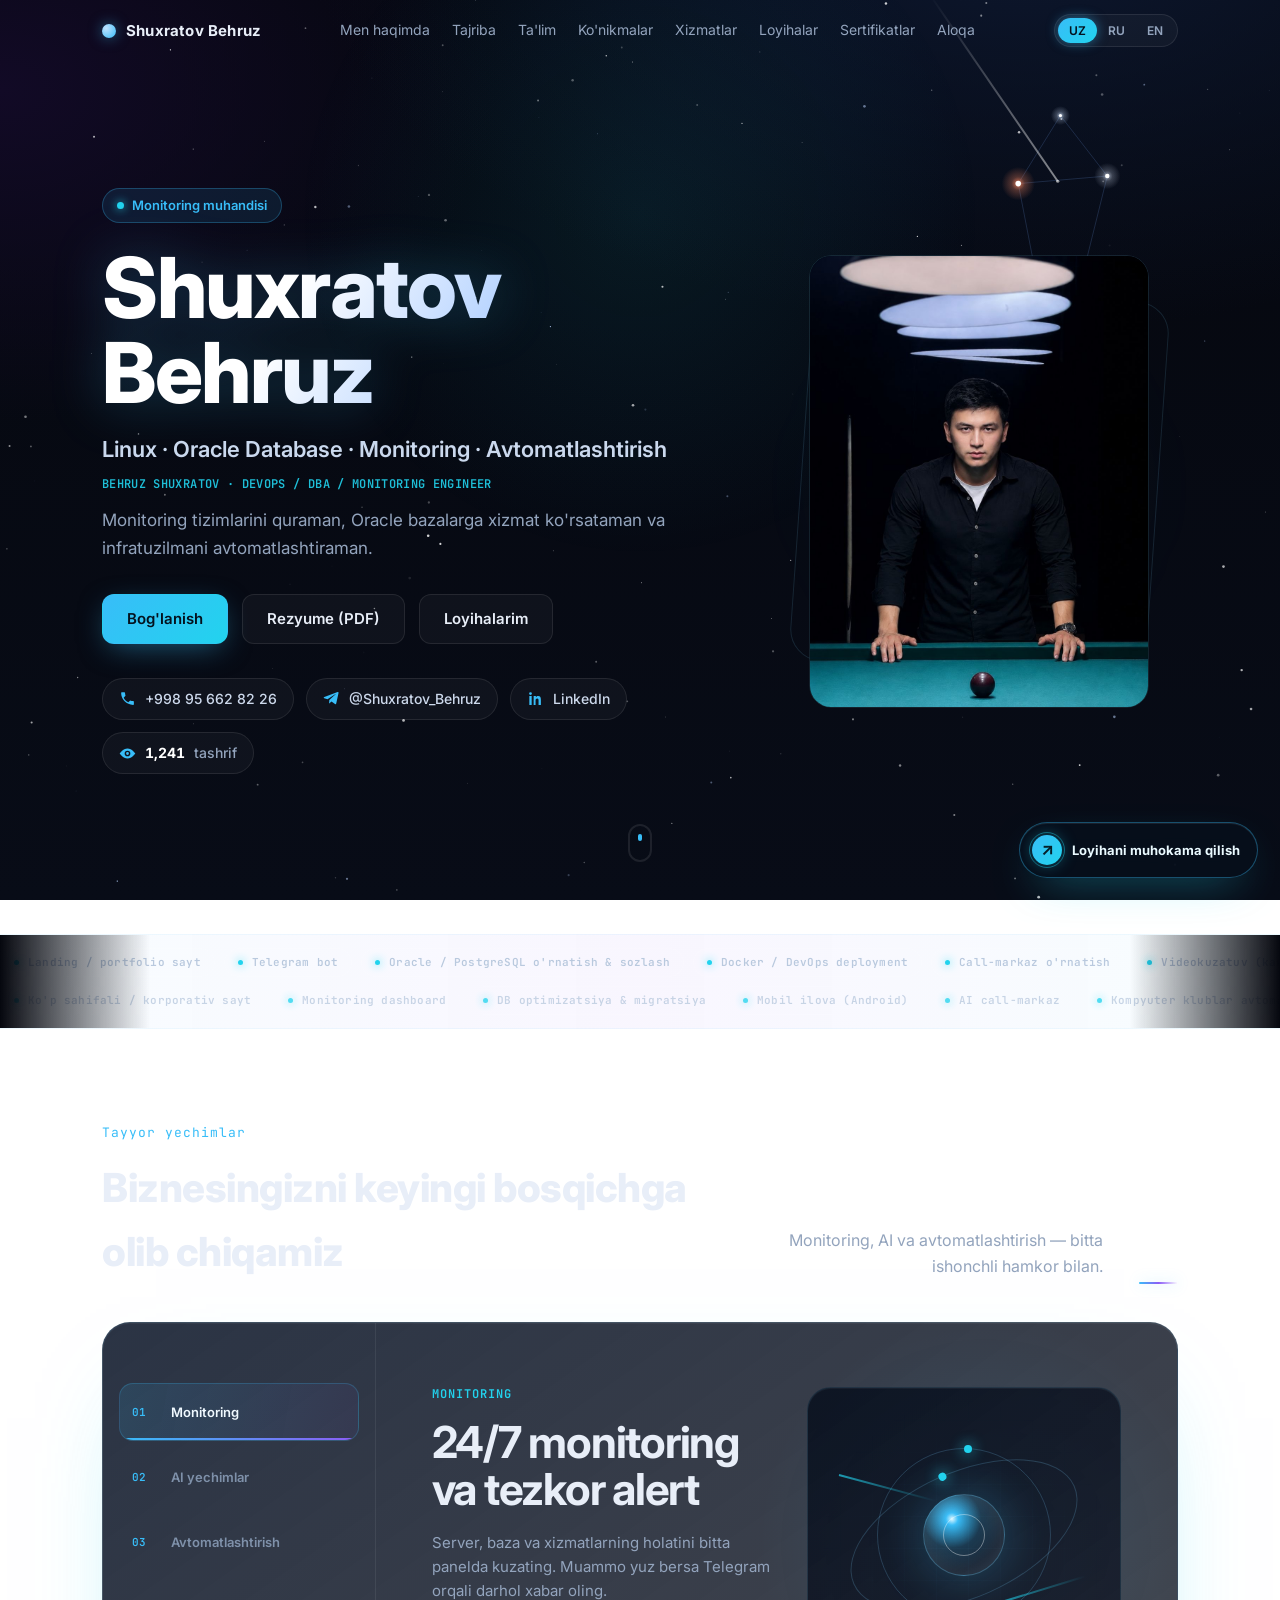
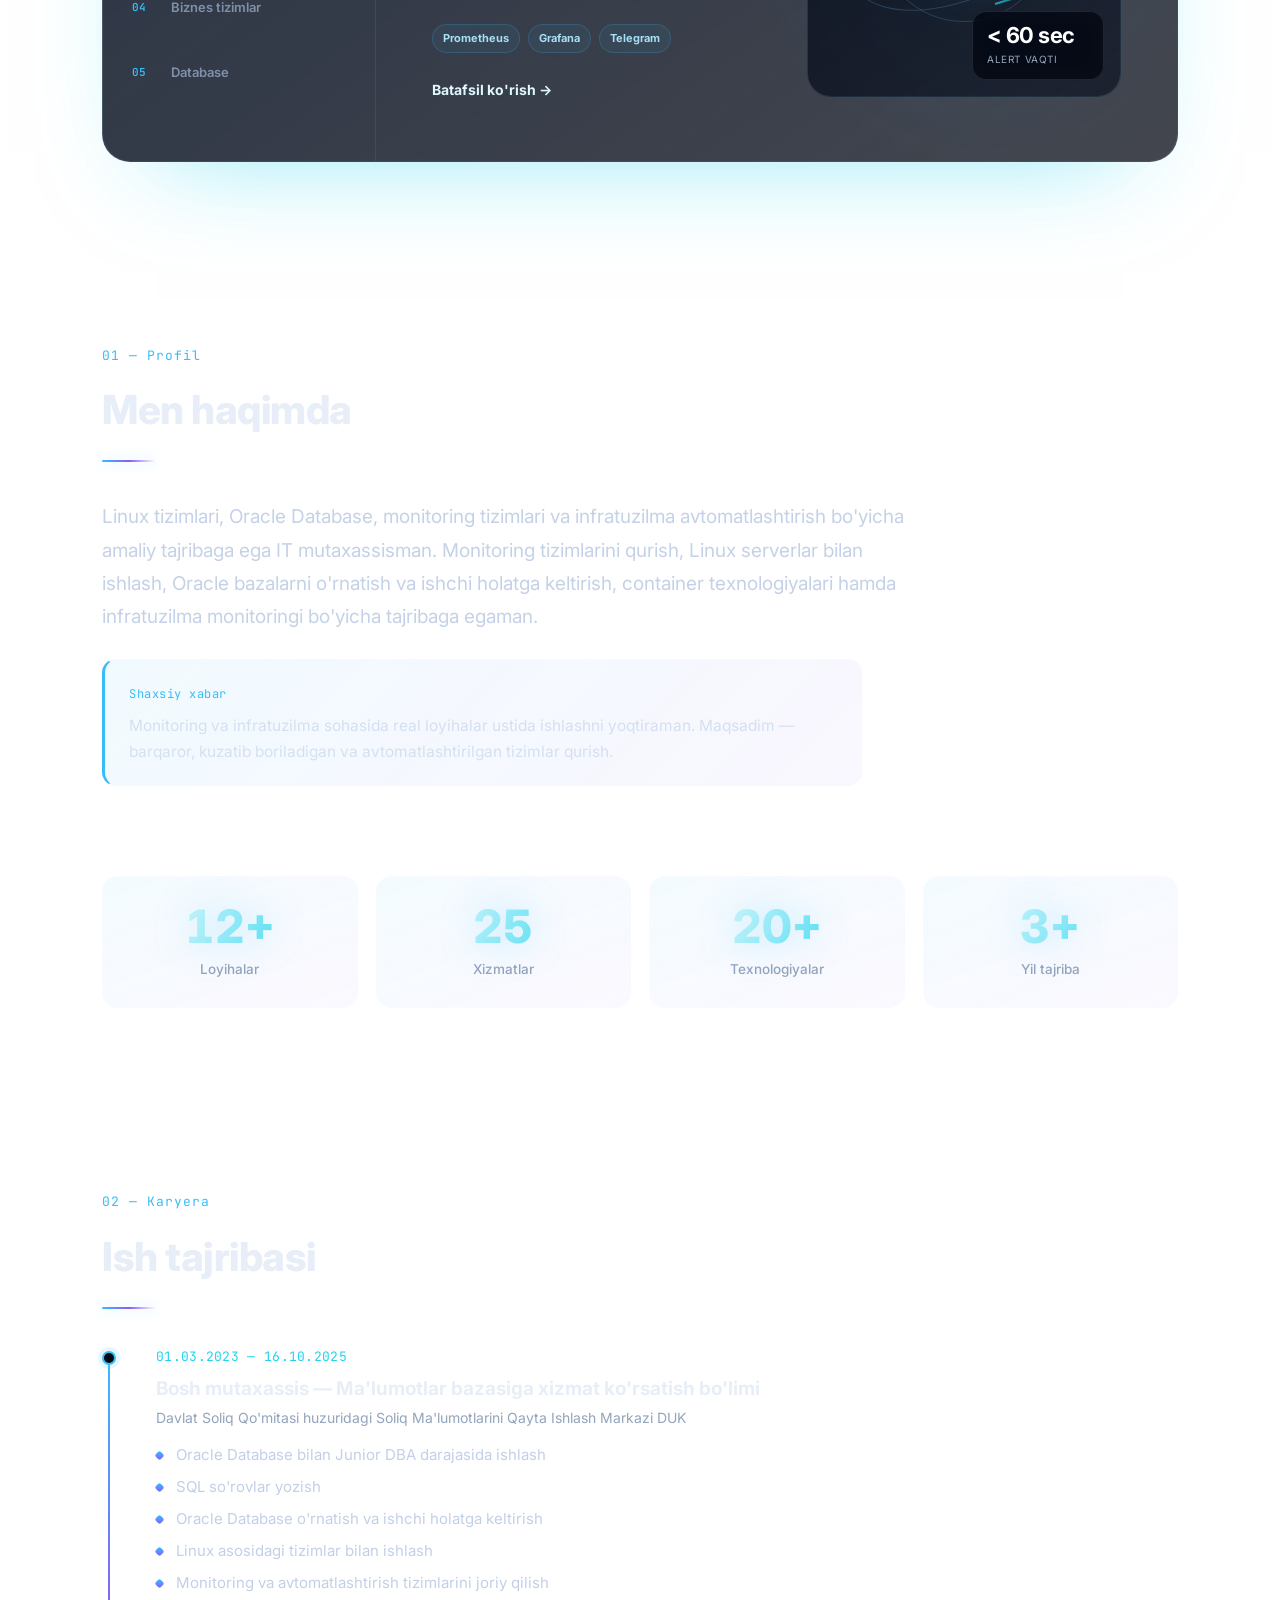
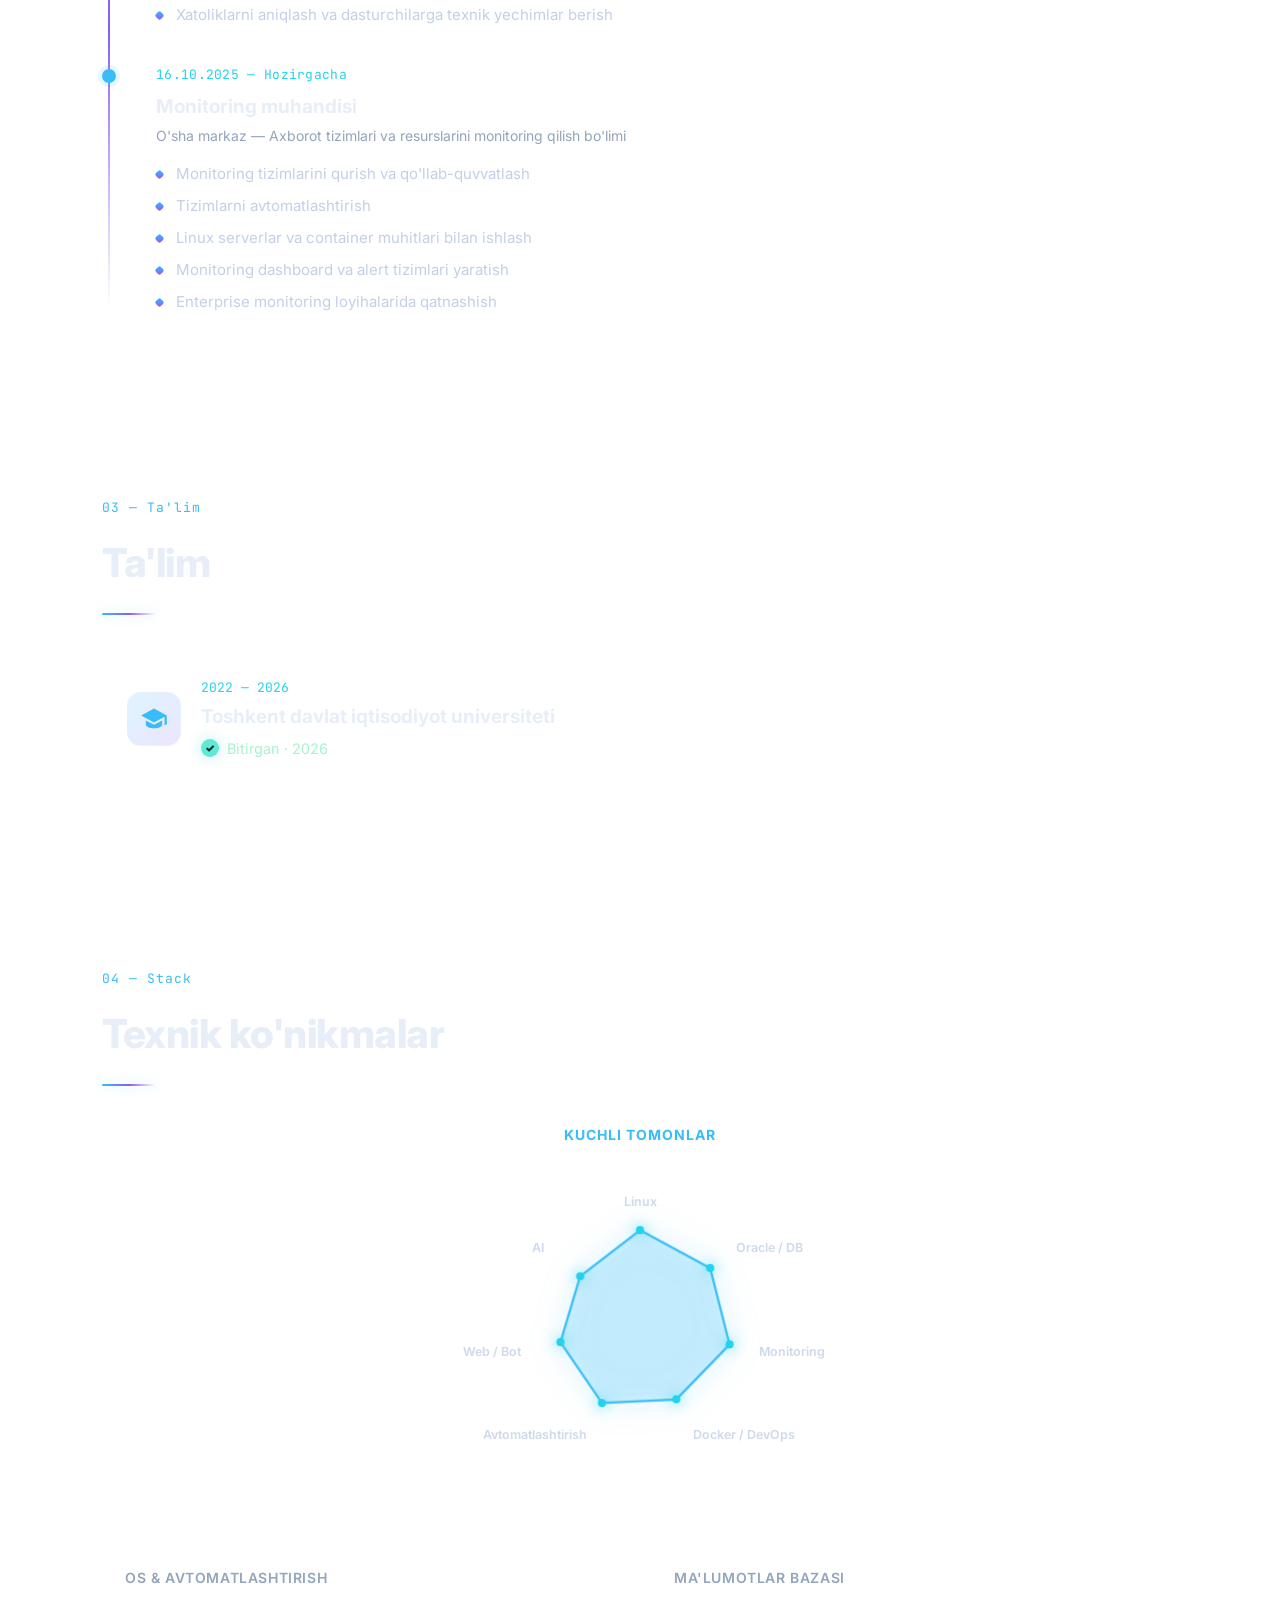
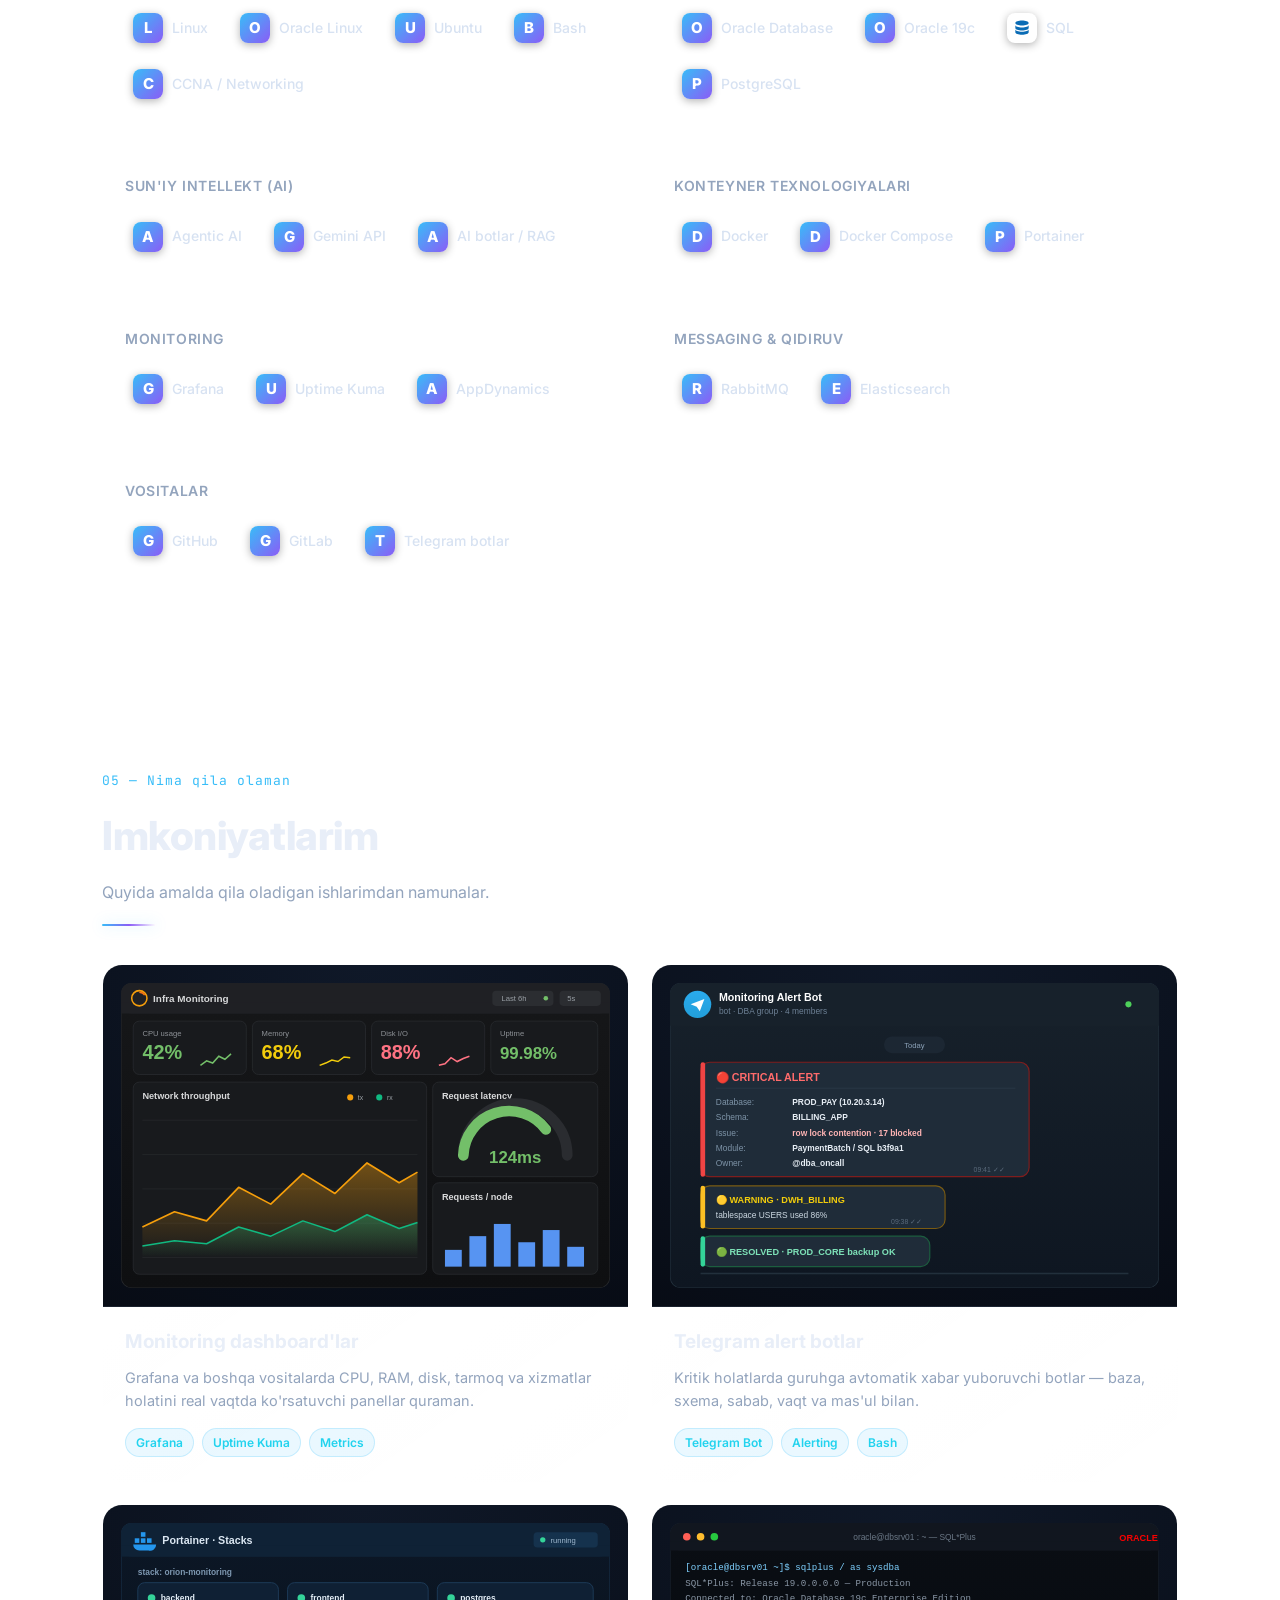
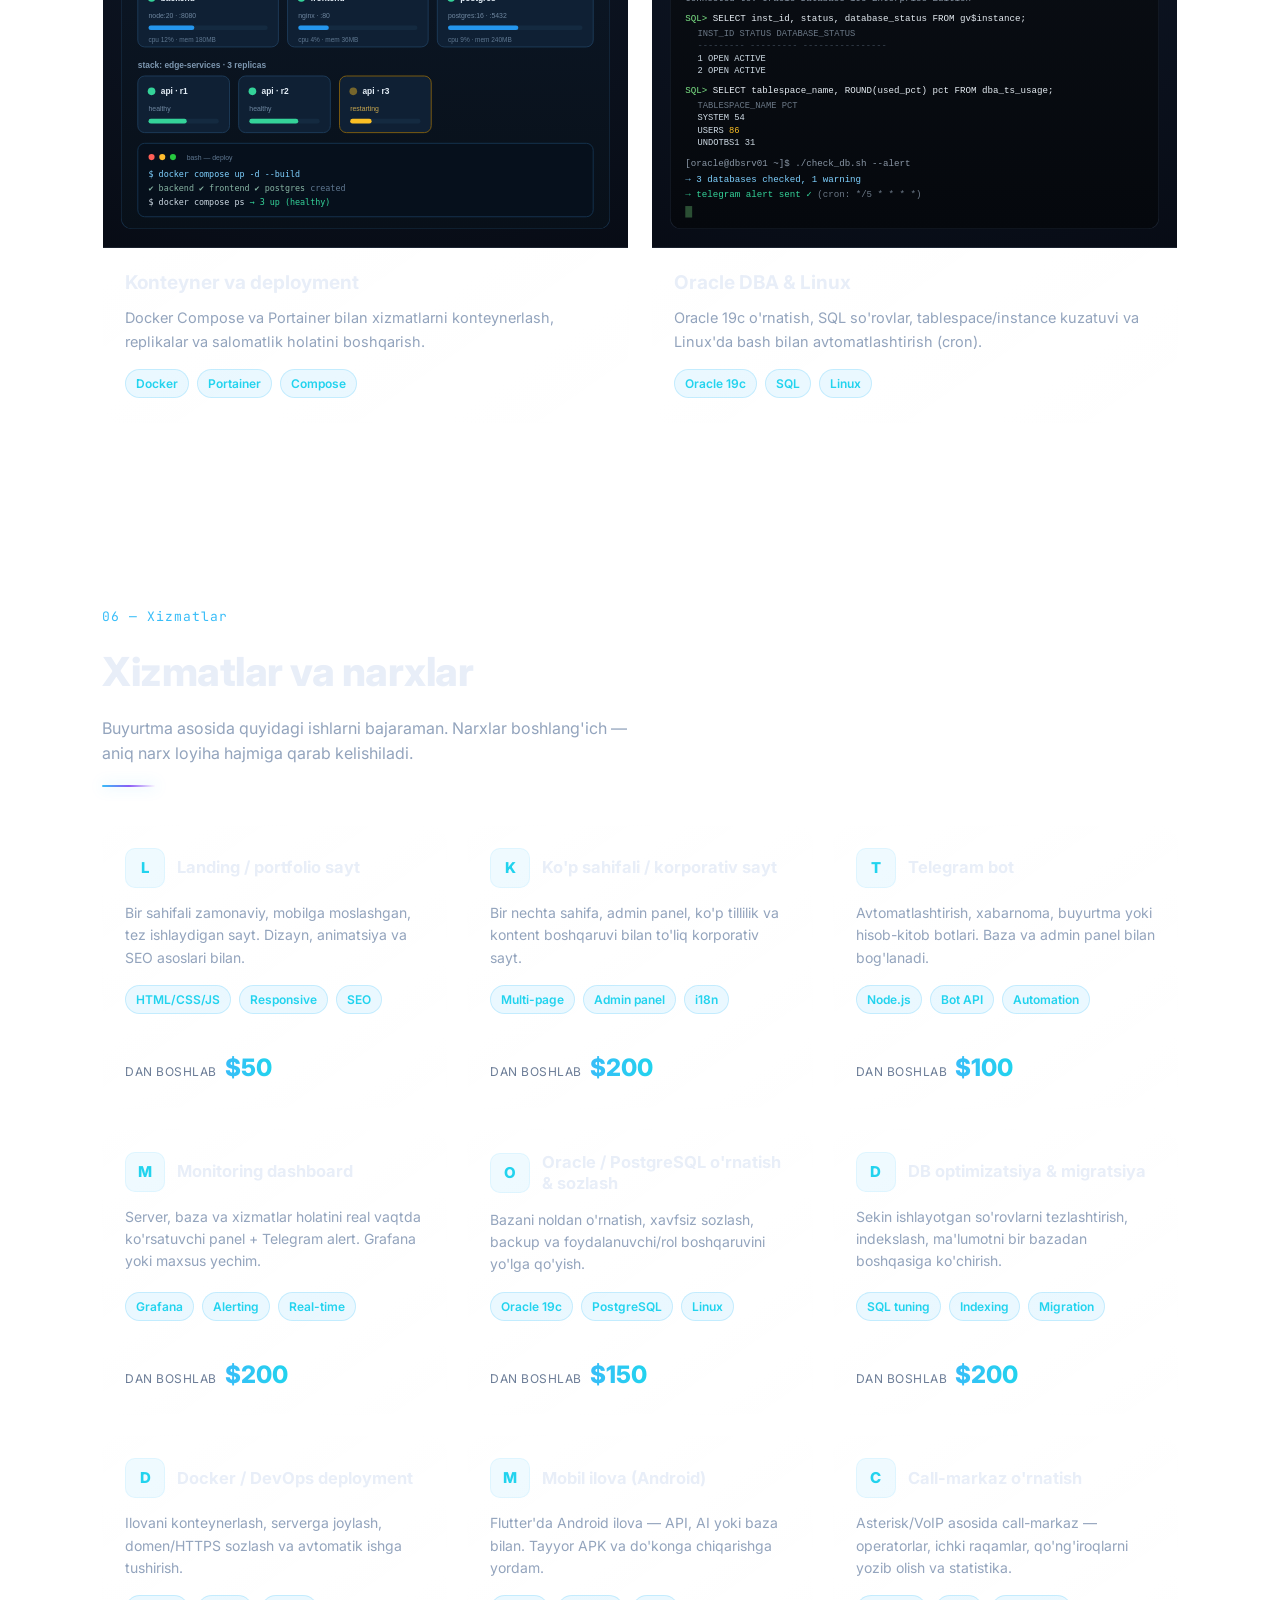
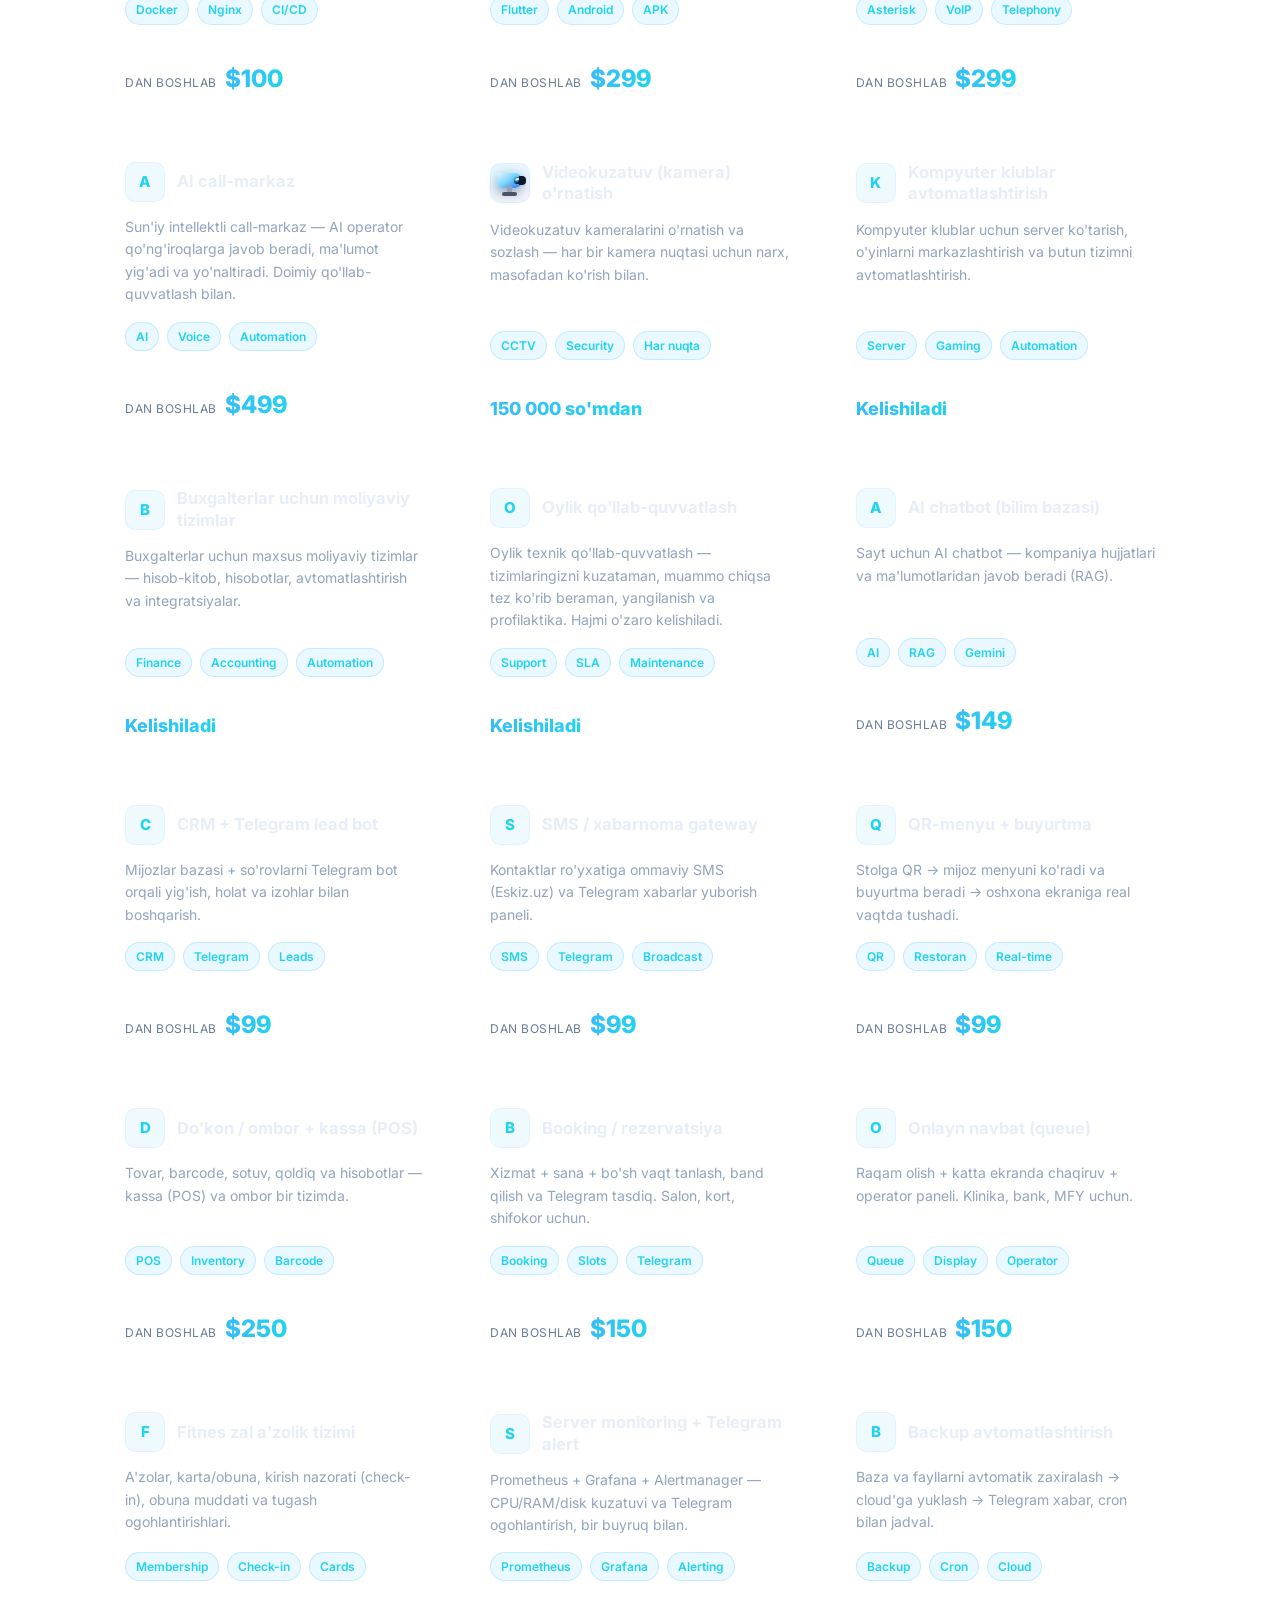
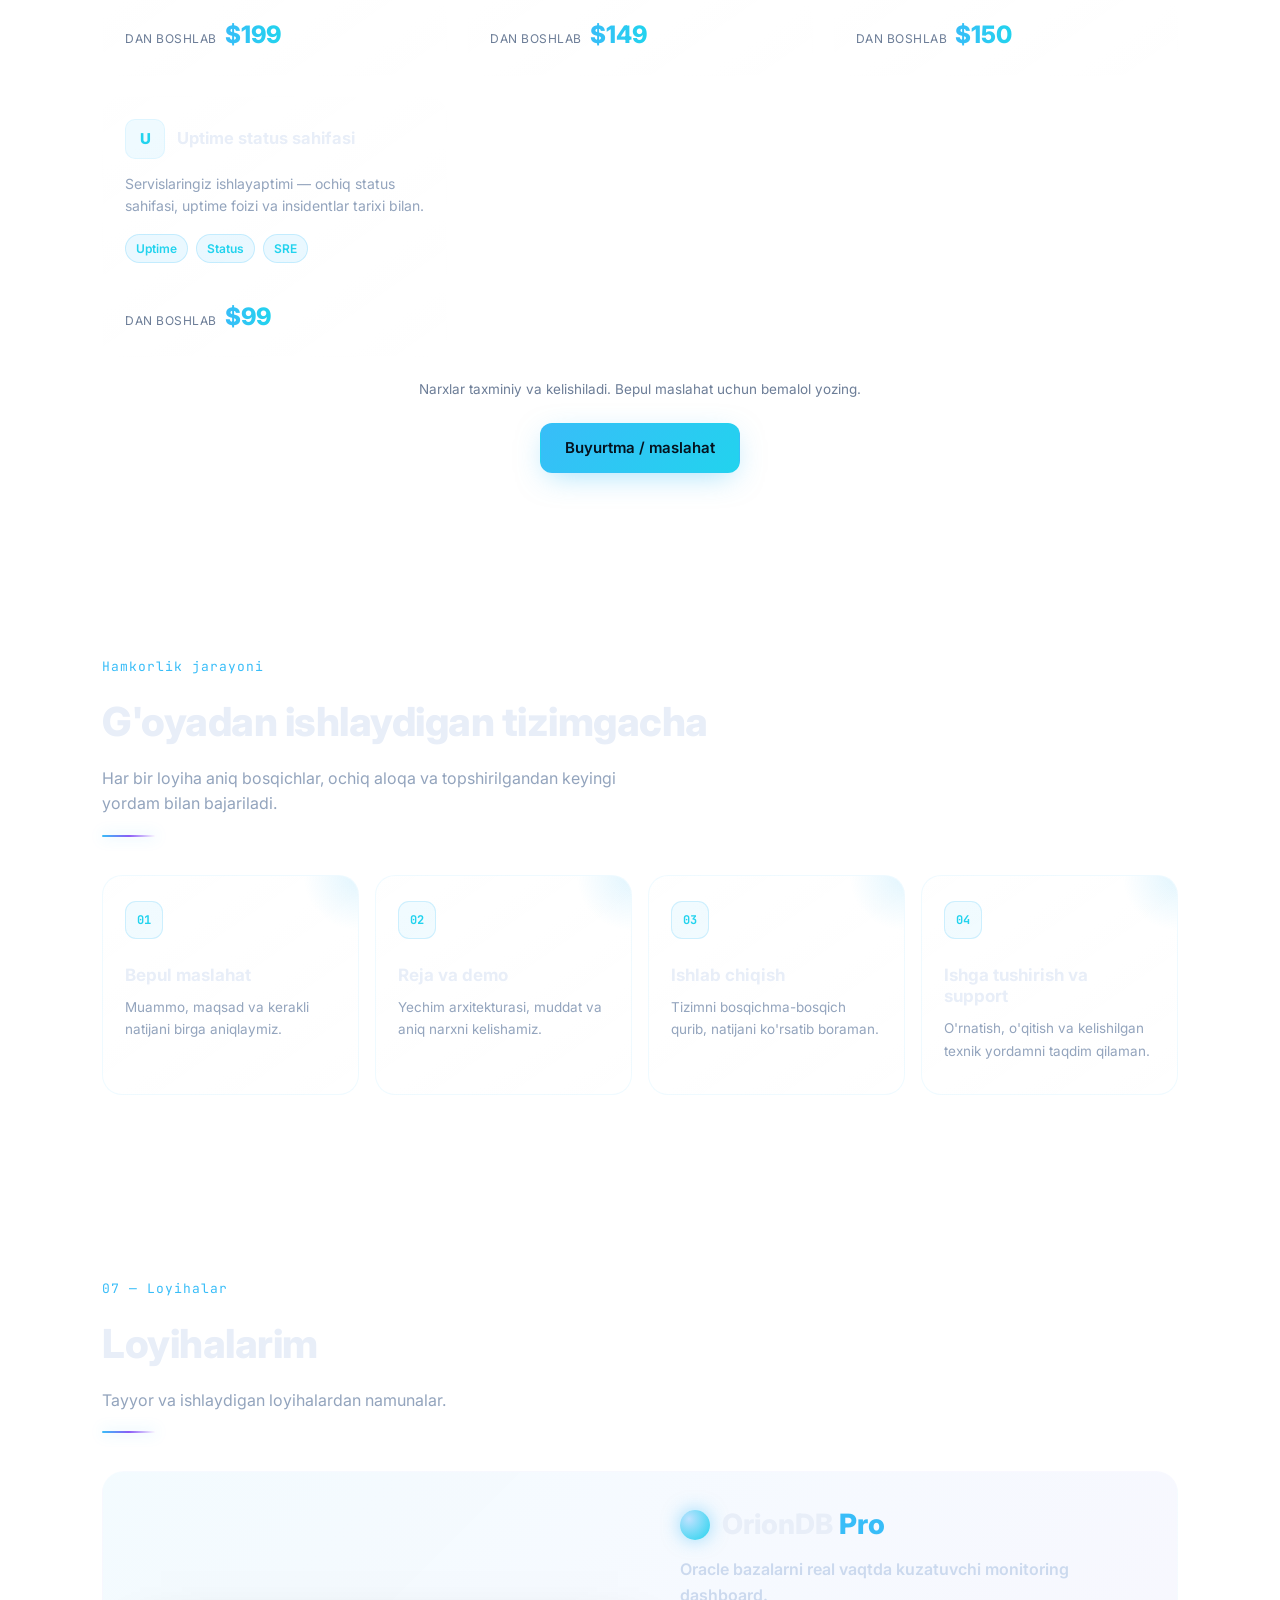
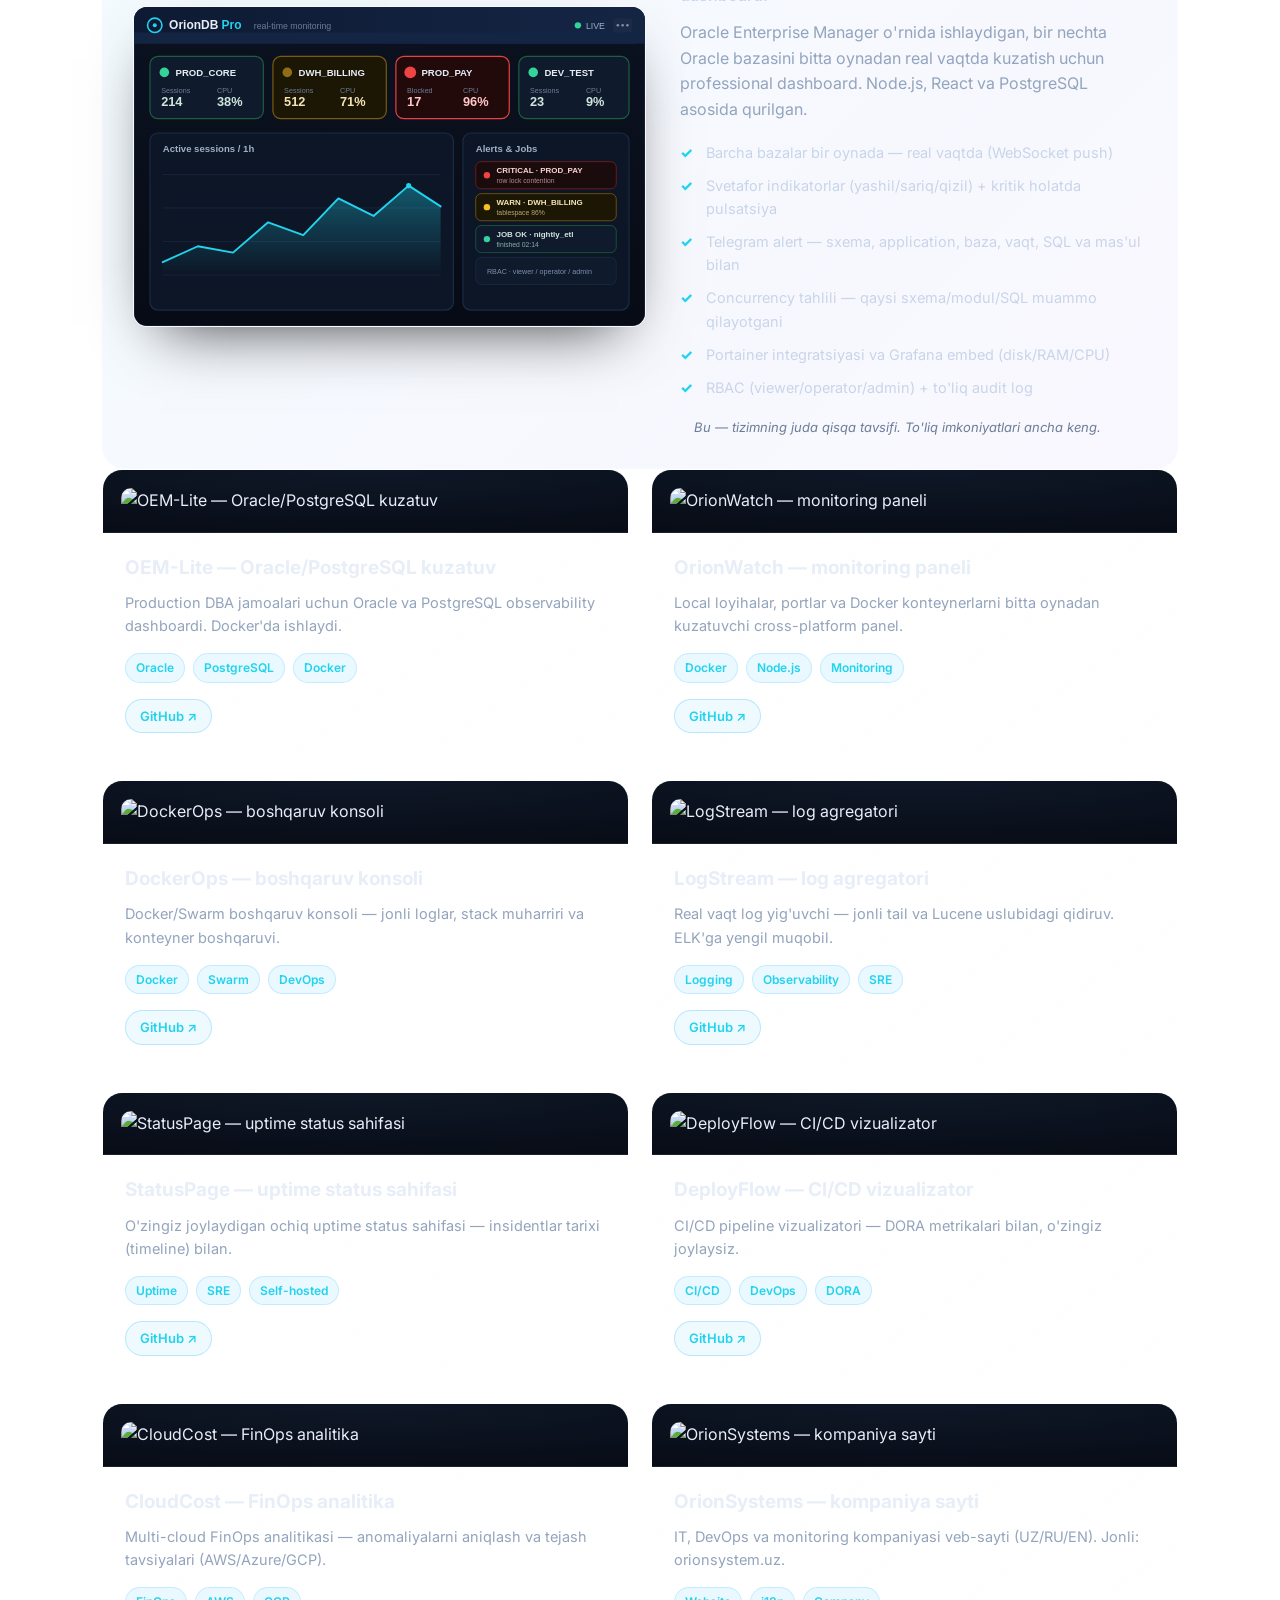
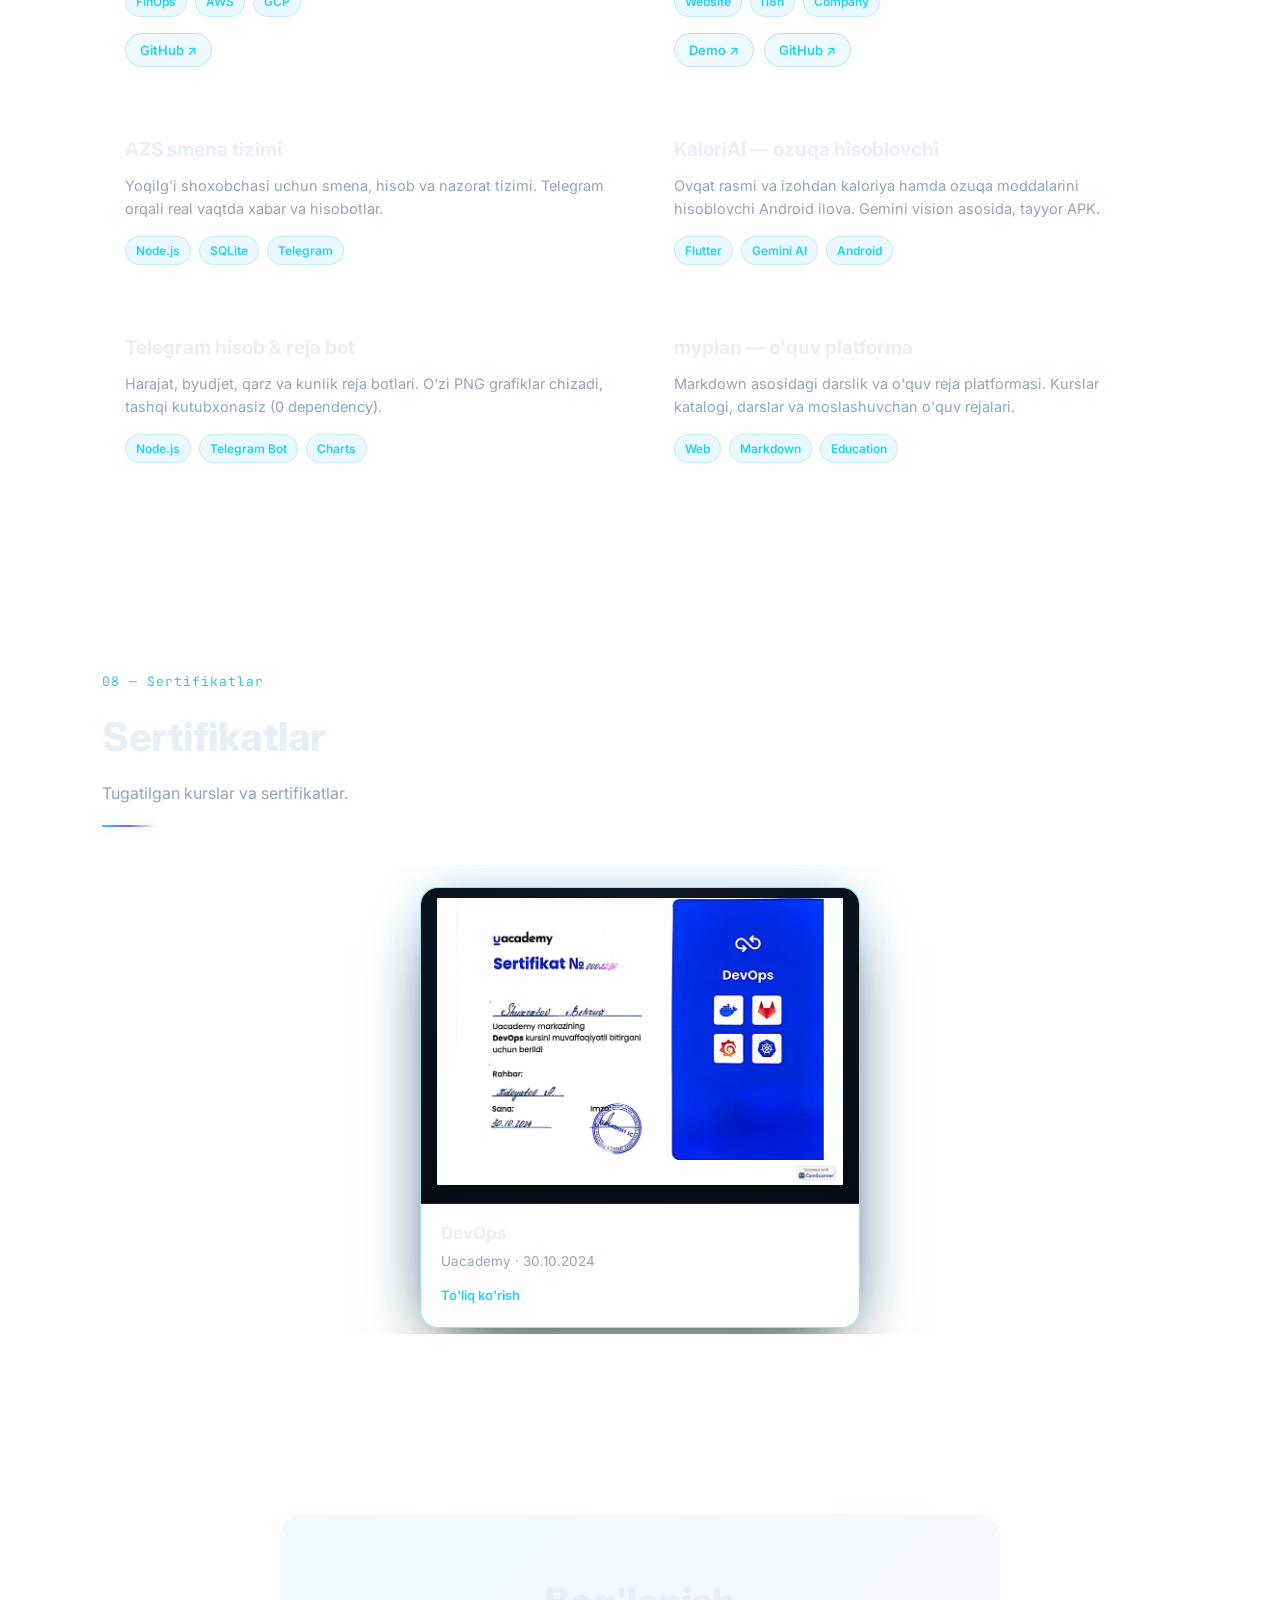
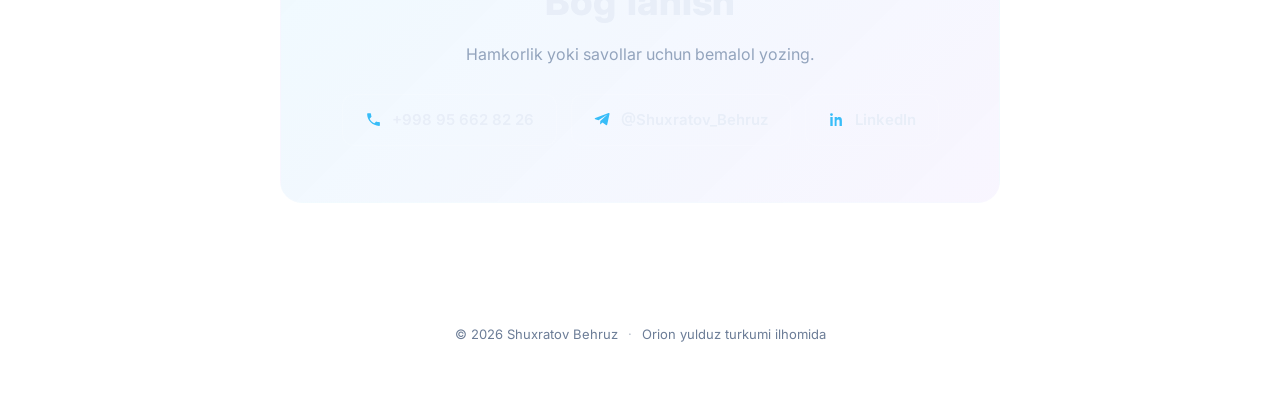
==== commit dcf8e8f5: "Improve SEO and client conversion flow" ====
--- a/index.html
+++ b/index.html
@@ -3,8 +3,61 @@
 <head>
   <meta charset="UTF-8" />
   <meta name="viewport" content="width=device-width, initial-scale=1.0" />
-  <title>Shuxratov Behruz — Monitoring &amp; DBA</title>
-  <meta name="description" content="Shuxratov Behruz — Linux, Oracle Database, monitoring tizimlari va infratuzilma avtomatlashtirish bo'yicha IT mutaxassis." />
+  <title>Behruz Shuxratov (Shuxratov Behruz) — DevOps, DBA &amp; AI</title>
+  <meta name="description" content="Behruz Shuxratov (Shuxratov Behruz) — DevOps, Oracle/PostgreSQL DBA, monitoring, AI va biznes avtomatlashtirish bo'yicha mutaxassis. Portfolio, loyihalar va xizmatlar." />
+  <meta name="author" content="Behruz Shuxratov" />
+  <meta name="robots" content="index, follow, max-image-preview:large, max-snippet:-1, max-video-preview:-1" />
+  <meta name="theme-color" content="#05070e" />
+  <link rel="canonical" href="https://behruzshuxratov.uz/" />
+
+  <meta property="og:type" content="profile" />
+  <meta property="og:locale" content="uz_UZ" />
+  <meta property="og:title" content="Behruz Shuxratov — DevOps, DBA, Monitoring &amp; AI" />
+  <meta property="og:description" content="Monitoring, ma'lumotlar bazasi, AI va biznes avtomatlashtirish bo'yicha portfolio va xizmatlar." />
+  <meta property="og:url" content="https://behruzshuxratov.uz/" />
+  <meta property="og:site_name" content="Behruz Shuxratov Portfolio" />
+  <meta property="og:image" content="https://behruzshuxratov.uz/assets/og.png" />
+  <meta property="og:image:width" content="1728" />
+  <meta property="og:image:height" content="912" />
+  <meta property="og:image:alt" content="Shuxratov Behruz — DevOps, DBA, Monitoring va AI Automation" />
+
+  <meta name="twitter:card" content="summary_large_image" />
+  <meta name="twitter:title" content="Behruz Shuxratov — DevOps, DBA, Monitoring &amp; AI" />
+  <meta name="twitter:description" content="Monitoring, database, AI va biznes avtomatlashtirish xizmatlari." />
+  <meta name="twitter:image" content="https://behruzshuxratov.uz/assets/og.png" />
+
+  <script type="application/ld+json">
+  {
+    "@context": "https://schema.org",
+    "@type": "ProfilePage",
+    "@id": "https://behruzshuxratov.uz/#profile",
+    "url": "https://behruzshuxratov.uz/",
+    "name": "Behruz Shuxratov — DevOps, DBA, Monitoring & AI",
+    "description": "Behruz Shuxratovning professional portfolio va xizmatlar sahifasi.",
+    "dateModified": "2026-08-29",
+    "mainEntity": {
+      "@type": "Person",
+      "@id": "https://behruzshuxratov.uz/#behruz",
+      "name": "Behruz Shuxratov",
+      "givenName": "Behruz",
+      "familyName": "Shuxratov",
+      "alternateName": ["Shuxratov Behruz", "SHUXRATOV BEHRUZ", "Behruz"],
+      "url": "https://behruzshuxratov.uz/",
+      "image": "https://behruzshuxratov.uz/assets/me.jpg",
+      "jobTitle": ["DevOps Engineer", "Database Administrator", "Monitoring Engineer", "AI Automation Developer"],
+      "knowsAbout": ["Linux", "Oracle Database", "PostgreSQL", "DevOps", "Docker", "Monitoring", "Grafana", "Prometheus", "AI Automation", "Telegram Bots"],
+      "alumniOf": {
+        "@type": "CollegeOrUniversity",
+        "name": "Tashkent State University of Economics"
+      },
+      "sameAs": [
+        "https://github.com/behruzops",
+        "https://www.linkedin.com/in/shuxratov-behruz-2323233a6/",
+        "https://t.me/Shuxratov_Behruz"
+      ]
+    }
+  }
+  </script>
   <link rel="icon" type="image/svg+xml" href="assets/favicon.svg" />
   <link rel="preconnect" href="https://cdn.simpleicons.org" />
   <link rel="preconnect" href="https://fonts.googleapis.com" />
@@ -56,6 +109,7 @@
         <div class="hero-badge" data-i18n="hero_badge">Monitoring muhandisi</div>
         <h1 class="hero-name">Shuxratov Behruz</h1>
         <p class="hero-role" data-i18n="hero_role">Linux · Oracle Database · Monitoring · Avtomatlashtirish</p>
+        <p class="hero-alias" data-i18n="hero_alias">Behruz Shuxratov · DevOps / DBA / Monitoring Engineer</p>
         <p class="hero-sub" data-i18n="hero_sub">Monitoring tizimlarini quraman, Oracle bazalarga xizmat ko'rsataman va infratuzilmani avtomatlashtiraman.</p>
 
         <div class="hero-actions">
@@ -196,6 +250,37 @@
       <p class="svc-note reveal" data-i18n="svc_note">Narxlar taxminiy va kelishiladi.</p>
       <div class="svc-cta-wrap reveal">
         <a href="#contact" class="btn btn-primary" data-i18n="svc_cta">Buyurtma / maslahat</a>
+      </div>
+    </section>
+
+    <!-- ====== WORK PROCESS ====== -->
+    <section id="process" class="section process-section">
+      <div class="section-head reveal">
+        <span class="kicker" data-i18n="process_kicker">Hamkorlik jarayoni</span>
+        <h2 data-i18n="process_title">G'oyadan ishlaydigan tizimgacha</h2>
+        <p class="section-sub" data-i18n="process_sub">Har bir loyiha aniq bosqichlar, ochiq aloqa va topshirilgandan keyingi yordam bilan bajariladi.</p>
+      </div>
+      <div class="process-grid">
+        <article class="process-step reveal">
+          <span class="process-num">01</span>
+          <h3 data-i18n="process_1_title">Bepul maslahat</h3>
+          <p data-i18n="process_1_desc">Muammo, maqsad va kerakli natijani birga aniqlaymiz.</p>
+        </article>
+        <article class="process-step reveal">
+          <span class="process-num">02</span>
+          <h3 data-i18n="process_2_title">Reja va demo</h3>
+          <p data-i18n="process_2_desc">Yechim arxitekturasi, muddat va aniq narxni kelishamiz.</p>
+        </article>
+        <article class="process-step reveal">
+          <span class="process-num">03</span>
+          <h3 data-i18n="process_3_title">Ishlab chiqish</h3>
+          <p data-i18n="process_3_desc">Tizimni bosqichma-bosqich qurib, natijani ko'rsatib boraman.</p>
+        </article>
+        <article class="process-step reveal">
+          <span class="process-num">04</span>
+          <h3 data-i18n="process_4_title">Ishga tushirish va support</h3>
+          <p data-i18n="process_4_desc">O'rnatish, o'qitish va kelishilgan texnik yordamni taqdim qilaman.</p>
+        </article>
       </div>
     </section>
 
@@ -270,6 +355,12 @@
     </section>
   </main>
 
+  <a class="quick-contact" href="https://t.me/Shuxratov_Behruz" target="_blank" rel="noopener" aria-label="Telegram orqali loyiha muhokamasi">
+    <span class="quick-contact-pulse" aria-hidden="true"></span>
+    <span class="quick-contact-icon" aria-hidden="true">↗</span>
+    <span data-i18n="quick_contact">Loyihani muhokama qilish</span>
+  </a>
+
   <footer class="footer">
     <span>© <span id="year"></span> Shuxratov Behruz</span>
     <span class="footer-dot">·</span>
--- a/css/styles.css
+++ b/css/styles.css
@@ -232,6 +232,14 @@
   font-size: clamp(16px, 2.4vw, 22px);
   font-weight: 600;
   color: #cbd9ee;
+}
+.hero-alias {
+  margin-top: 8px;
+  color: var(--cyan-2);
+  font: 600 12px/1.5 "JetBrains Mono", monospace;
+  letter-spacing: .35px;
+  text-transform: uppercase;
+  opacity: .9;
 }
 .hero-sub {
   margin-top: 14px;
@@ -590,6 +598,27 @@
 .svc-note { margin-top: 22px; text-align: center; color: var(--muted-2); font-size: 13.5px; }
 .svc-cta-wrap { margin-top: 22px; display: flex; justify-content: center; }
 
+/* ===== Client-friendly work process ===== */
+.process-grid { display:grid; grid-template-columns:repeat(4,1fr); gap:16px; counter-reset:process; }
+.process-step {
+  position:relative;
+  min-height:220px;
+  overflow:hidden;
+  padding:25px 22px 22px;
+  border:1px solid rgba(125,211,252,.12);
+  border-radius:20px;
+  background:linear-gradient(145deg,rgba(255,255,255,.045),rgba(255,255,255,.016));
+  transition:transform .32s cubic-bezier(.2,.8,.2,1),border-color .32s,box-shadow .32s;
+}
+.process-step::before { content:""; position:absolute; width:110px; height:110px; right:-55px; top:-55px; border-radius:50%; background:radial-gradient(circle,rgba(56,189,248,.15),transparent 70%); transition:transform .4s; }
+.process-step::after { content:""; position:absolute; left:22px; right:22px; bottom:0; height:2px; transform:scaleX(0); transform-origin:left; background:linear-gradient(90deg,var(--cyan),var(--violet)); transition:transform .38s; }
+.process-step:hover { transform:translateY(-7px); border-color:rgba(56,189,248,.36); box-shadow:0 24px 52px -32px rgba(56,189,248,.55); }
+.process-step:hover::before { transform:scale(1.4); }
+.process-step:hover::after { transform:scaleX(1); }
+.process-num { display:inline-grid; place-items:center; width:38px; height:38px; border-radius:11px; color:var(--cyan-2); border:1px solid rgba(56,189,248,.2); background:rgba(56,189,248,.07); font:700 12px "JetBrains Mono",monospace; }
+.process-step h3 { margin-top:26px; font-size:17px; line-height:1.25; }
+.process-step p { margin-top:10px; color:var(--muted); font-size:13.5px; line-height:1.65; }
+
 /* project card links */
 .card-links { display: flex; flex-wrap: wrap; gap: 10px; margin-top: 16px; }
 .card-link {
@@ -671,6 +700,30 @@
   border-top: 1px solid var(--line-2);
 }
 .footer-dot { opacity: .5; }
+
+.quick-contact {
+  position:fixed;
+  right:22px;
+  bottom:22px;
+  z-index:45;
+  display:flex;
+  align-items:center;
+  gap:10px;
+  padding:12px 17px 12px 12px;
+  border:1px solid rgba(56,189,248,.38);
+  border-radius:999px;
+  color:#eafaff;
+  background:rgba(7,15,28,.82);
+  backdrop-filter:blur(18px) saturate(145%);
+  box-shadow:0 16px 45px -20px rgba(34,211,238,.7),inset 0 1px 0 rgba(255,255,255,.08);
+  font-size:13px;
+  font-weight:700;
+  transition:transform .25s,border-color .25s,box-shadow .25s;
+}
+.quick-contact:hover { transform:translateY(-4px); border-color:rgba(103,232,249,.75); box-shadow:0 22px 52px -18px rgba(34,211,238,.8),0 0 26px -12px var(--glow); }
+.quick-contact-icon { display:grid; place-items:center; width:30px; height:30px; border-radius:50%; color:#05202a; background:linear-gradient(135deg,var(--cyan),var(--cyan-2)); font-size:17px; box-shadow:0 0 16px rgba(34,211,238,.38); }
+.quick-contact-pulse { position:absolute; left:9px; width:36px; height:36px; border:1px solid rgba(34,211,238,.42); border-radius:50%; animation:quickPulse 2.2s ease-out infinite; pointer-events:none; }
+@keyframes quickPulse { 0%{transform:scale(.75);opacity:.7} 80%,100%{transform:scale(1.45);opacity:0} }
 
 /* ===== Reveal animation ===== */
 .reveal { opacity: 0; transform: translateY(26px); transition: opacity .7s ease, transform .7s ease; }
@@ -950,6 +1003,7 @@
   .showcase-shell { grid-template-columns:1fr; }
   .showcase-tabs { grid-template-columns:repeat(5,minmax(150px,1fr)); overflow-x:auto; align-content:initial; border-right:0; border-bottom:1px solid rgba(255,255,255,.07); }
   .showcase-tab { min-width:150px; }
+  .process-grid { grid-template-columns:repeat(2,1fr); }
 }
 @media (max-width: 680px) {
   .showcase-shell { border-radius:22px; }
@@ -960,6 +1014,10 @@
   .visual-orbit--two { width:195px; height:105px; }
   .visual-core { width:68px; height:68px; }
   .rail-chip { font-size:10px; padding:6px 11px; }
+  .process-grid { grid-template-columns:1fr; }
+  .process-step { min-height:0; }
+  .quick-contact { right:14px; bottom:14px; padding:10px; }
+  .quick-contact > span:last-child { display:none; }
 }
 @media (max-width: 430px) {
   .showcase-stage { padding-inline:16px; }
@@ -971,7 +1029,7 @@
 
 @media (prefers-reduced-motion: reduce) {
   body::before { display:none; }
-  .rail-track,.hero-photo::after,.visual-core,.visual-orbit,.visual-signal,.price-ic img,.price-ic-fx,.camera-head,.showcase-tab.active i { animation:none !important; }
+  .rail-track,.hero-photo::after,.visual-core,.visual-orbit,.visual-signal,.price-ic img,.price-ic-fx,.camera-head,.showcase-tab.active i,.quick-contact-pulse { animation:none !important; }
   .rail-track { transform:none !important; }
   .showcase-copy,.showcase-visual { opacity:1; transform:none; transition:none; }
 }
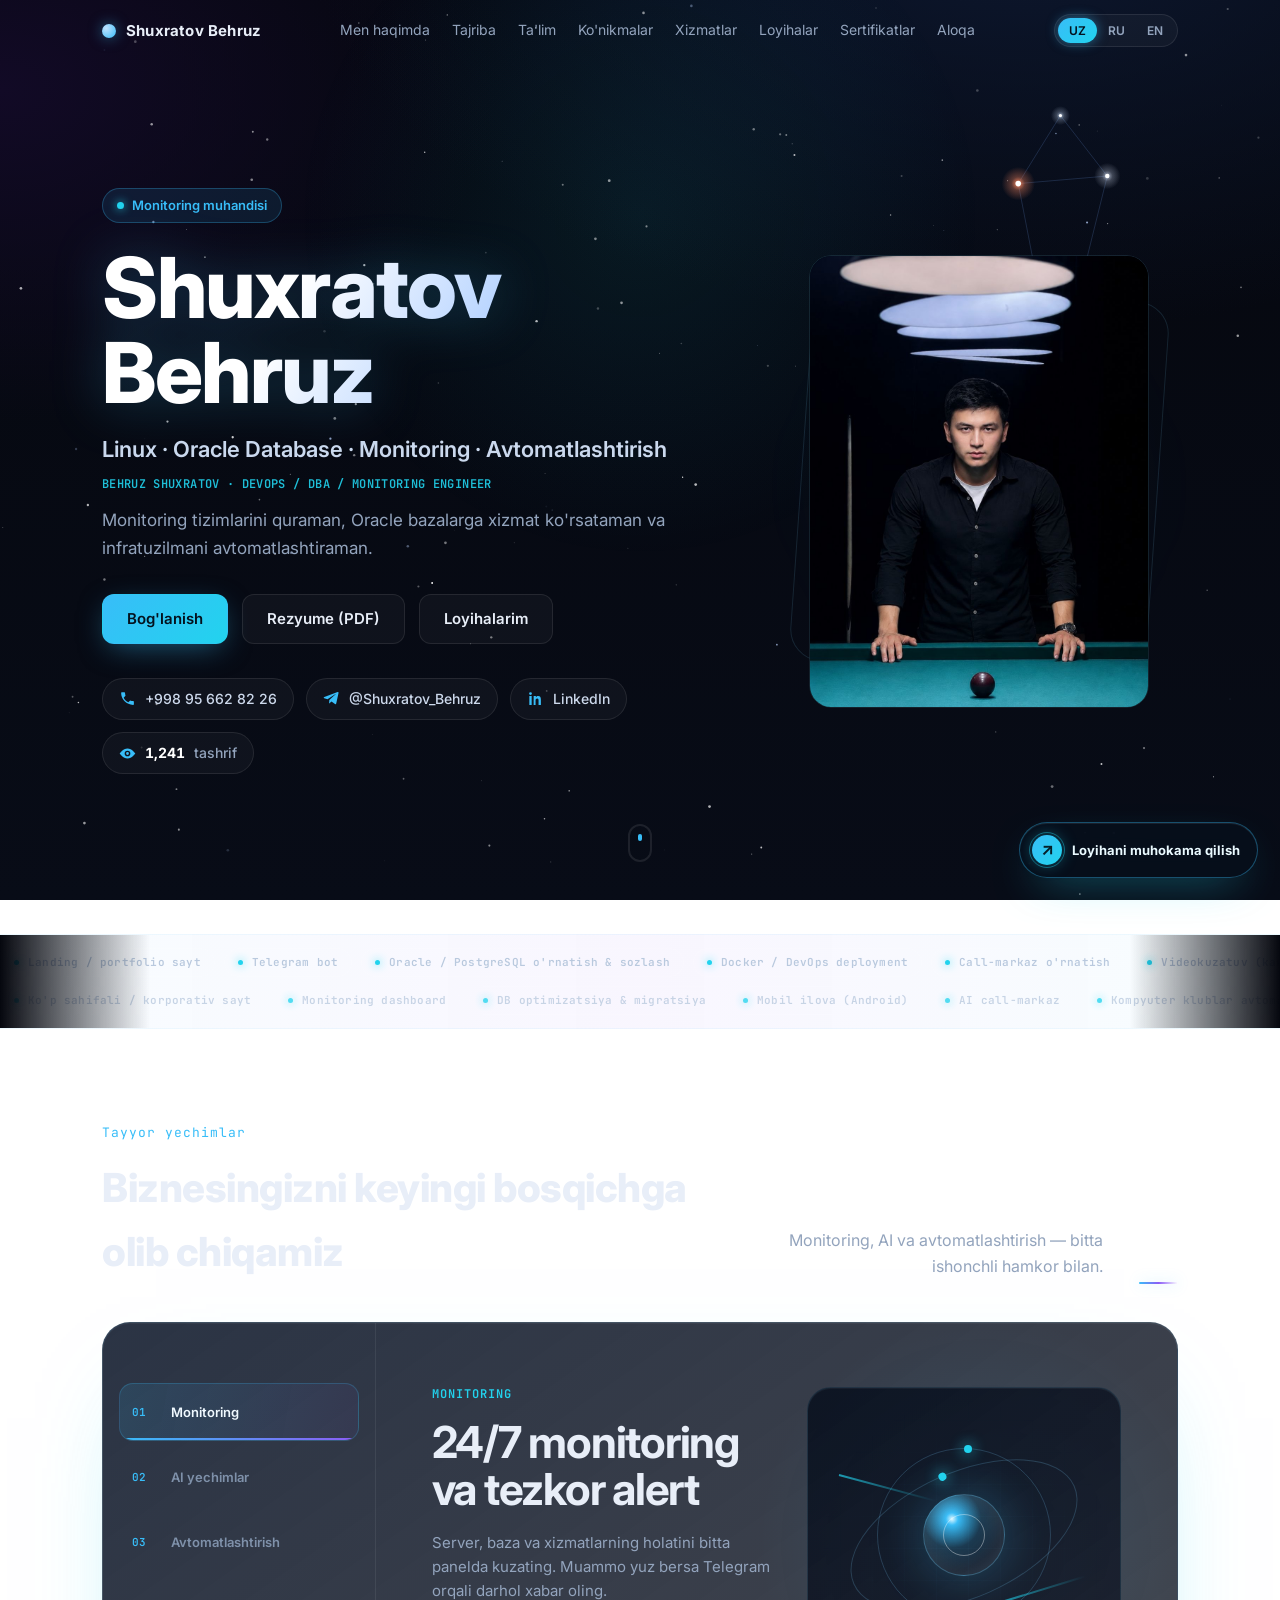
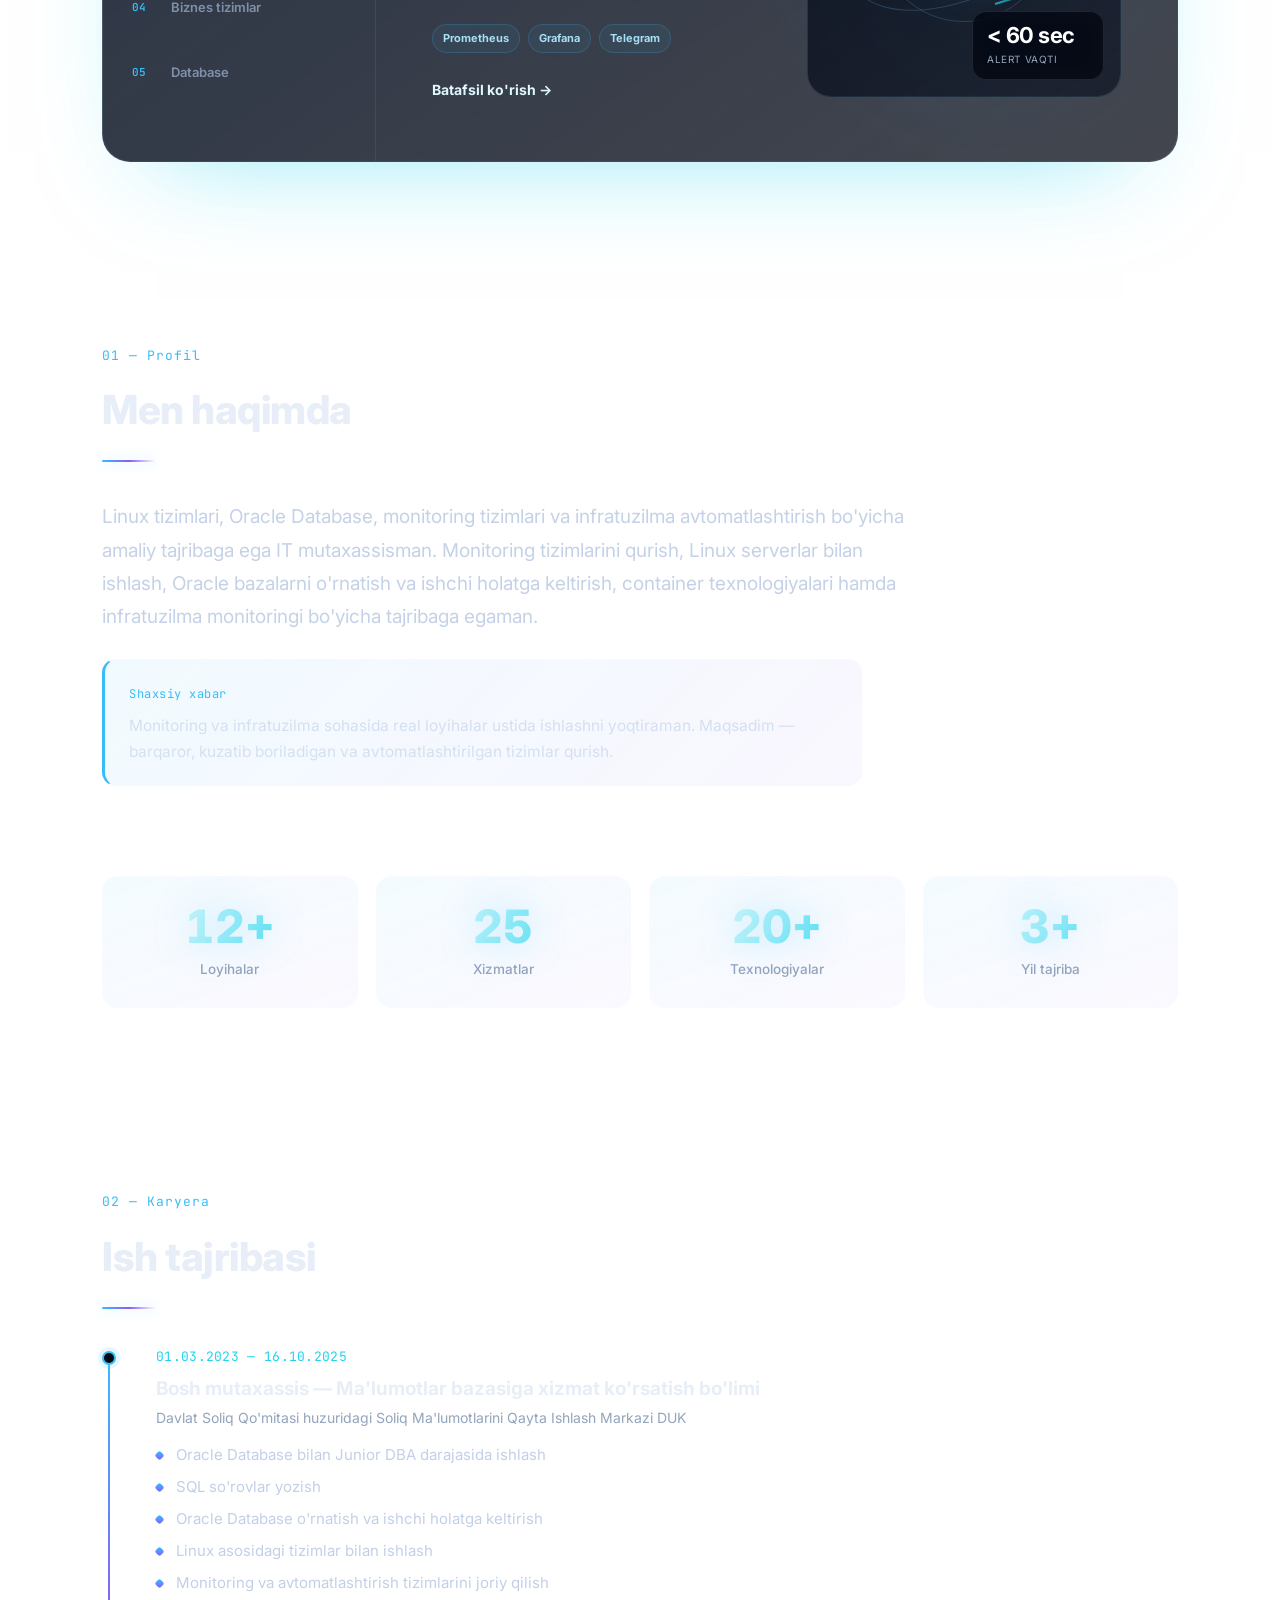
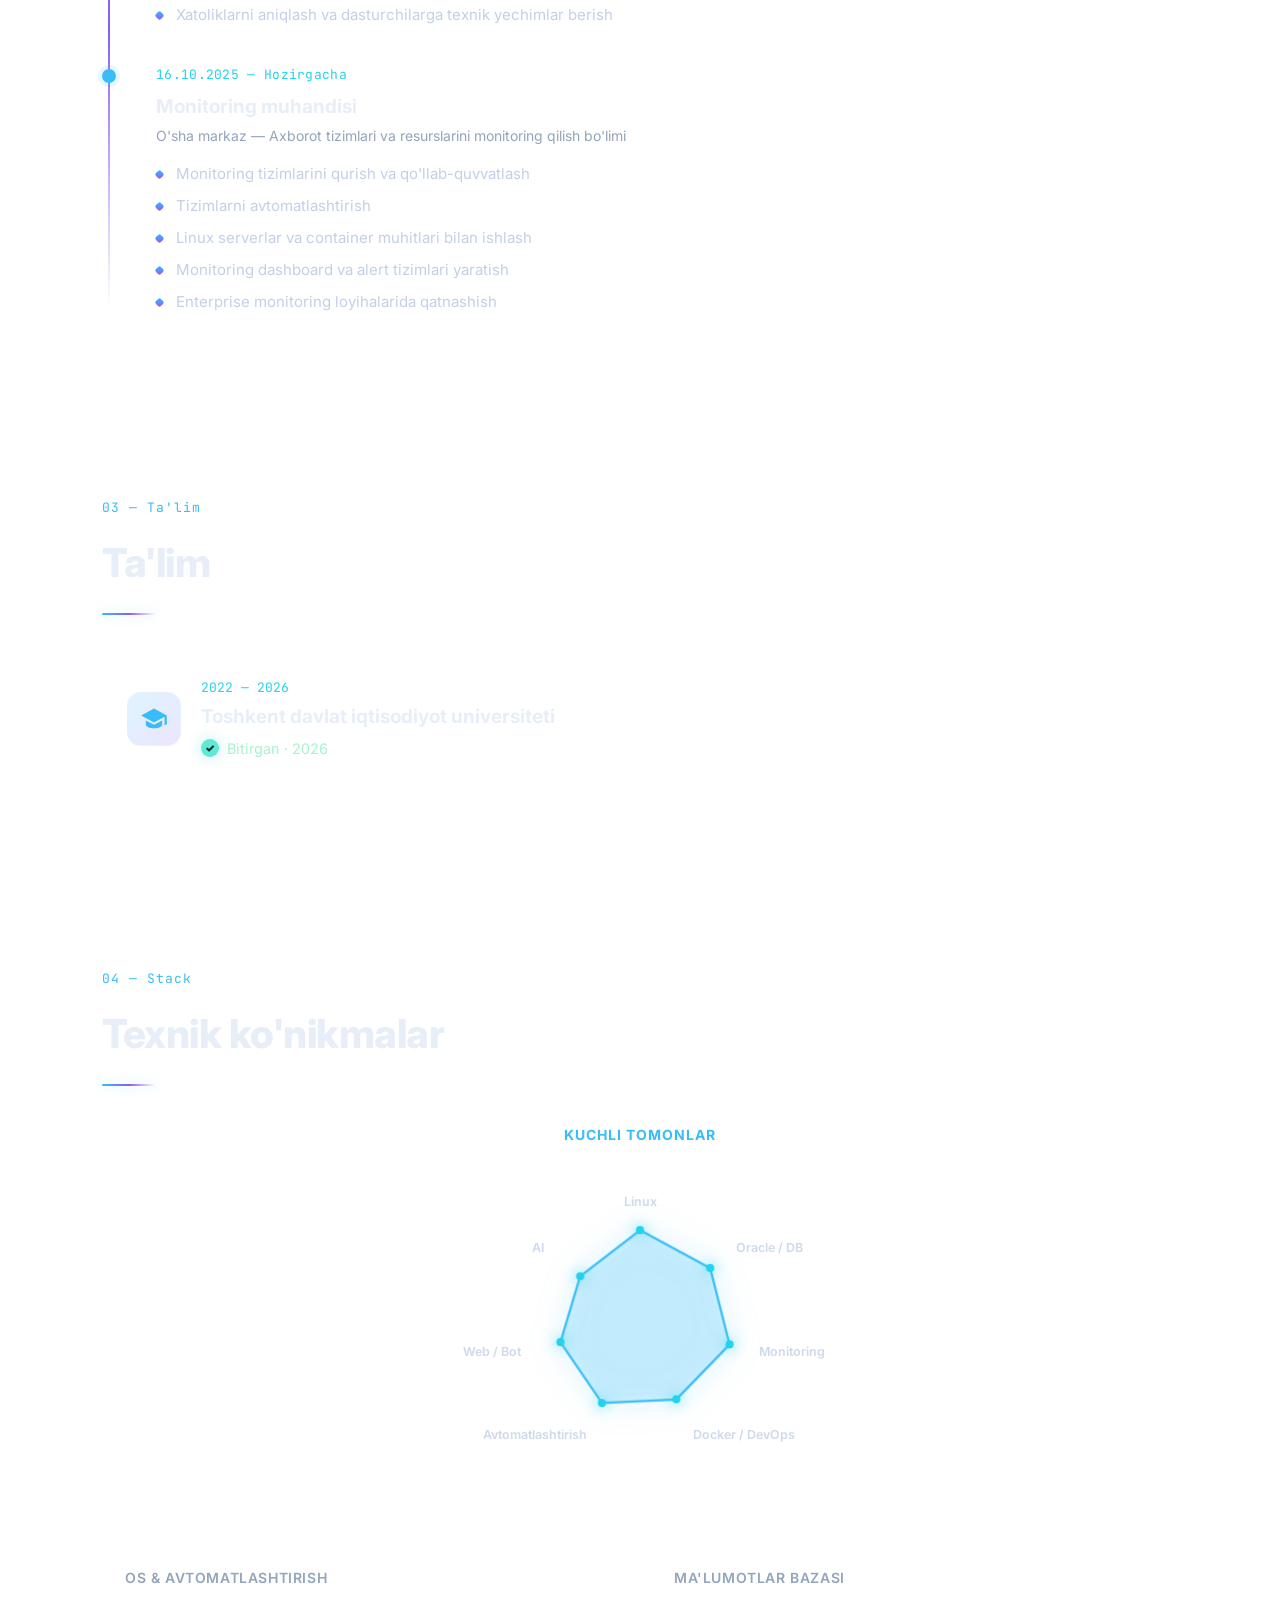
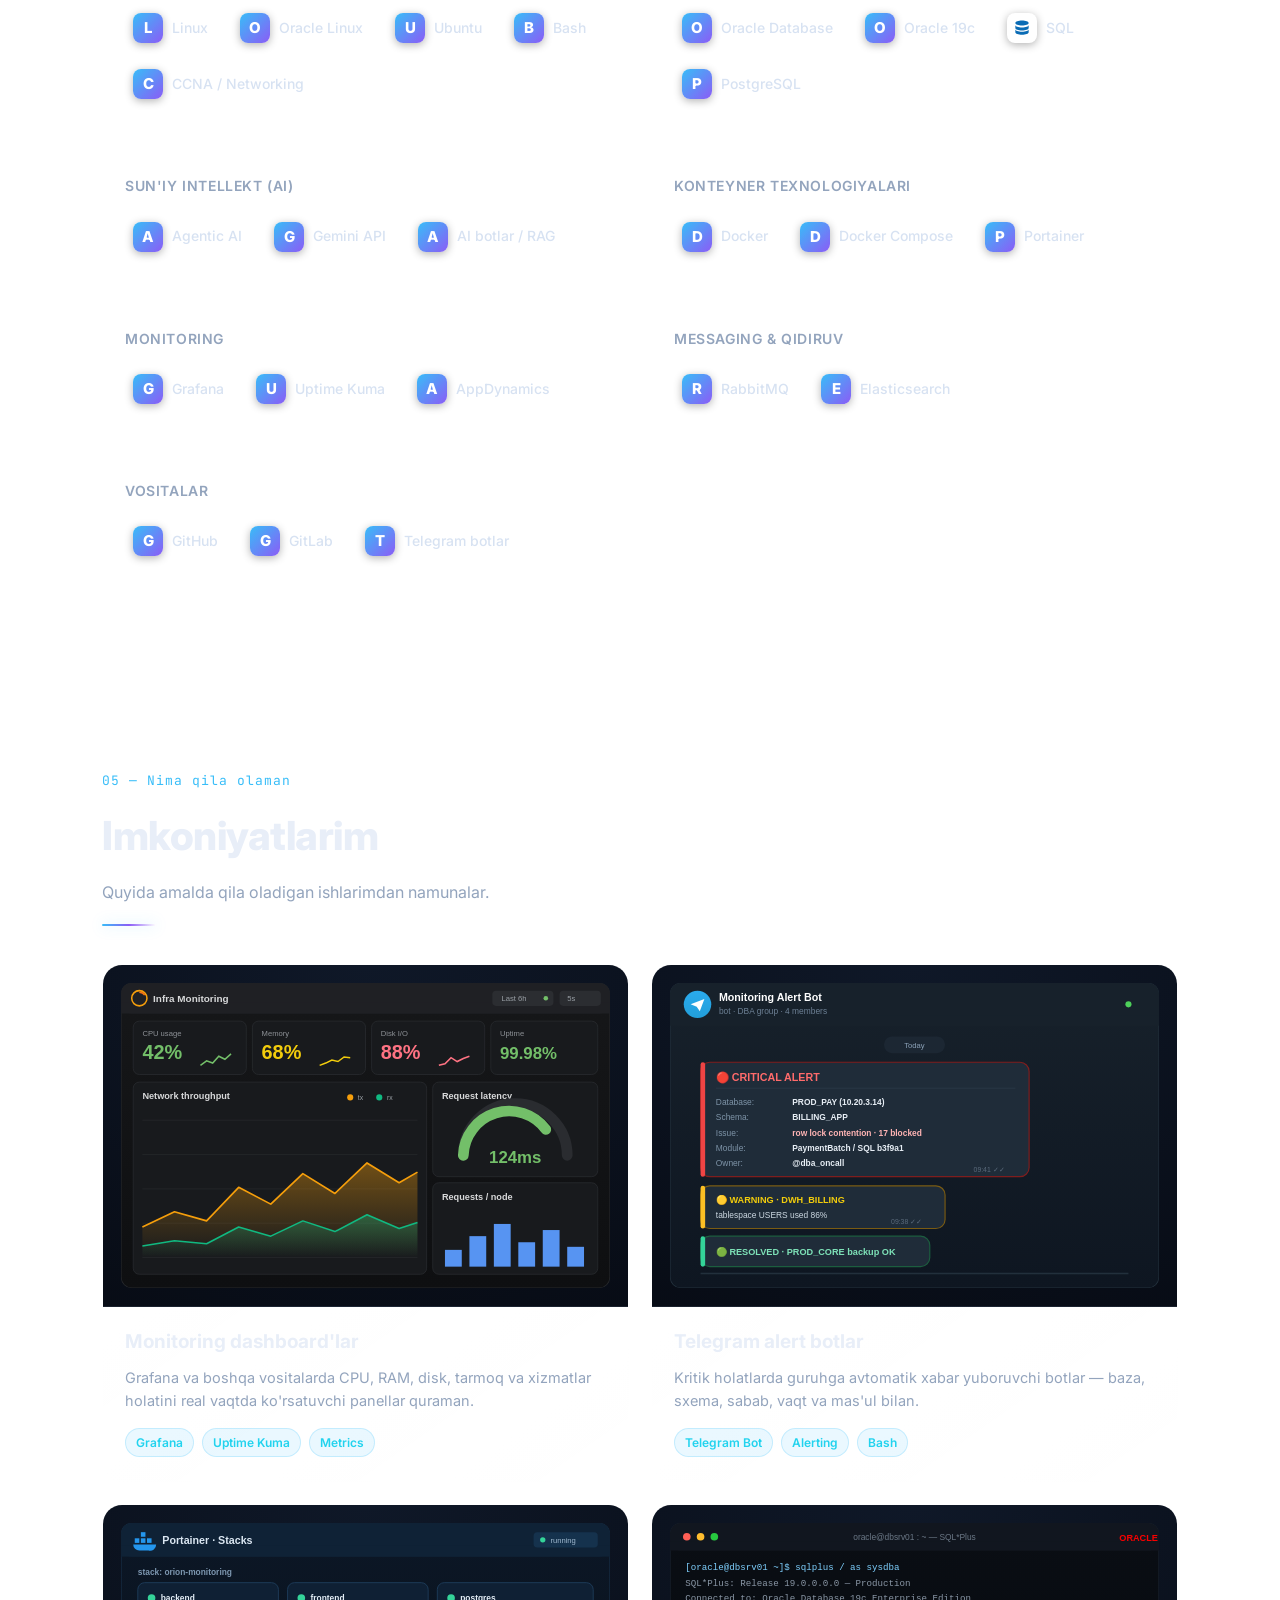
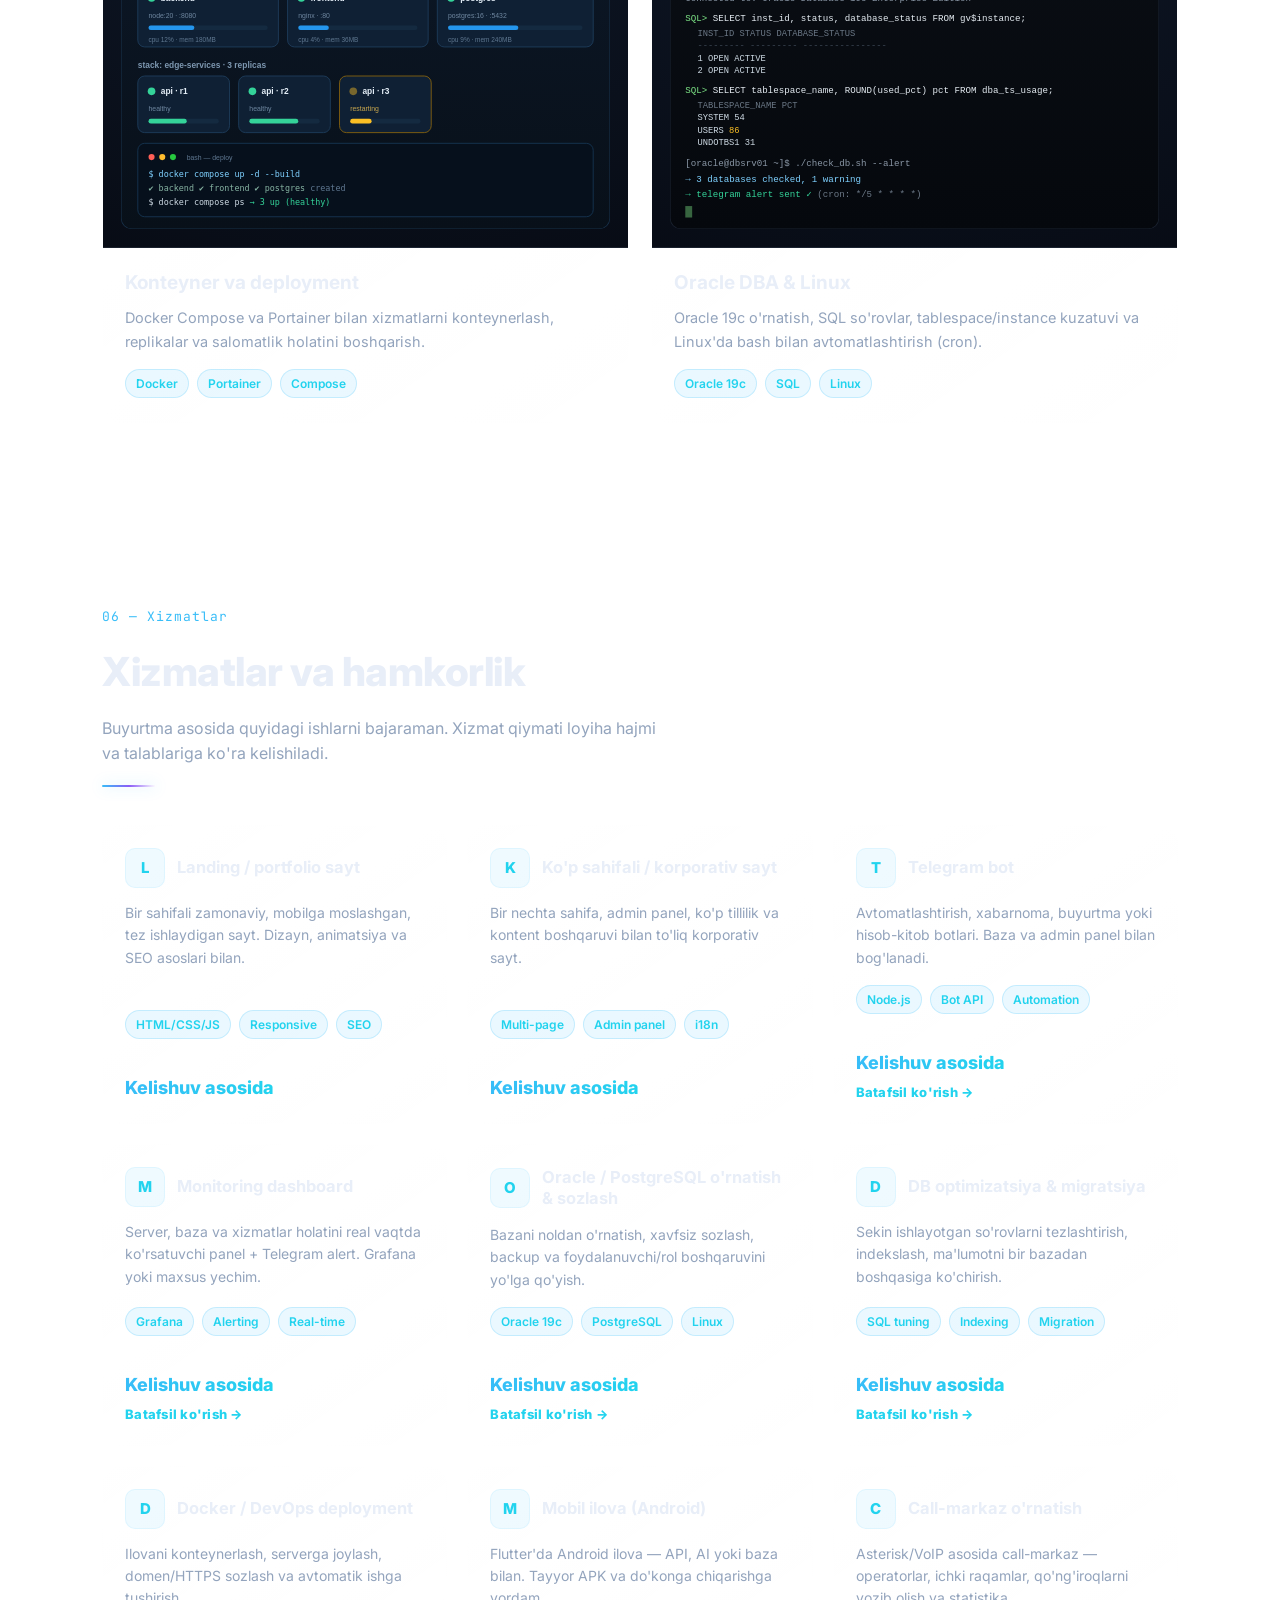
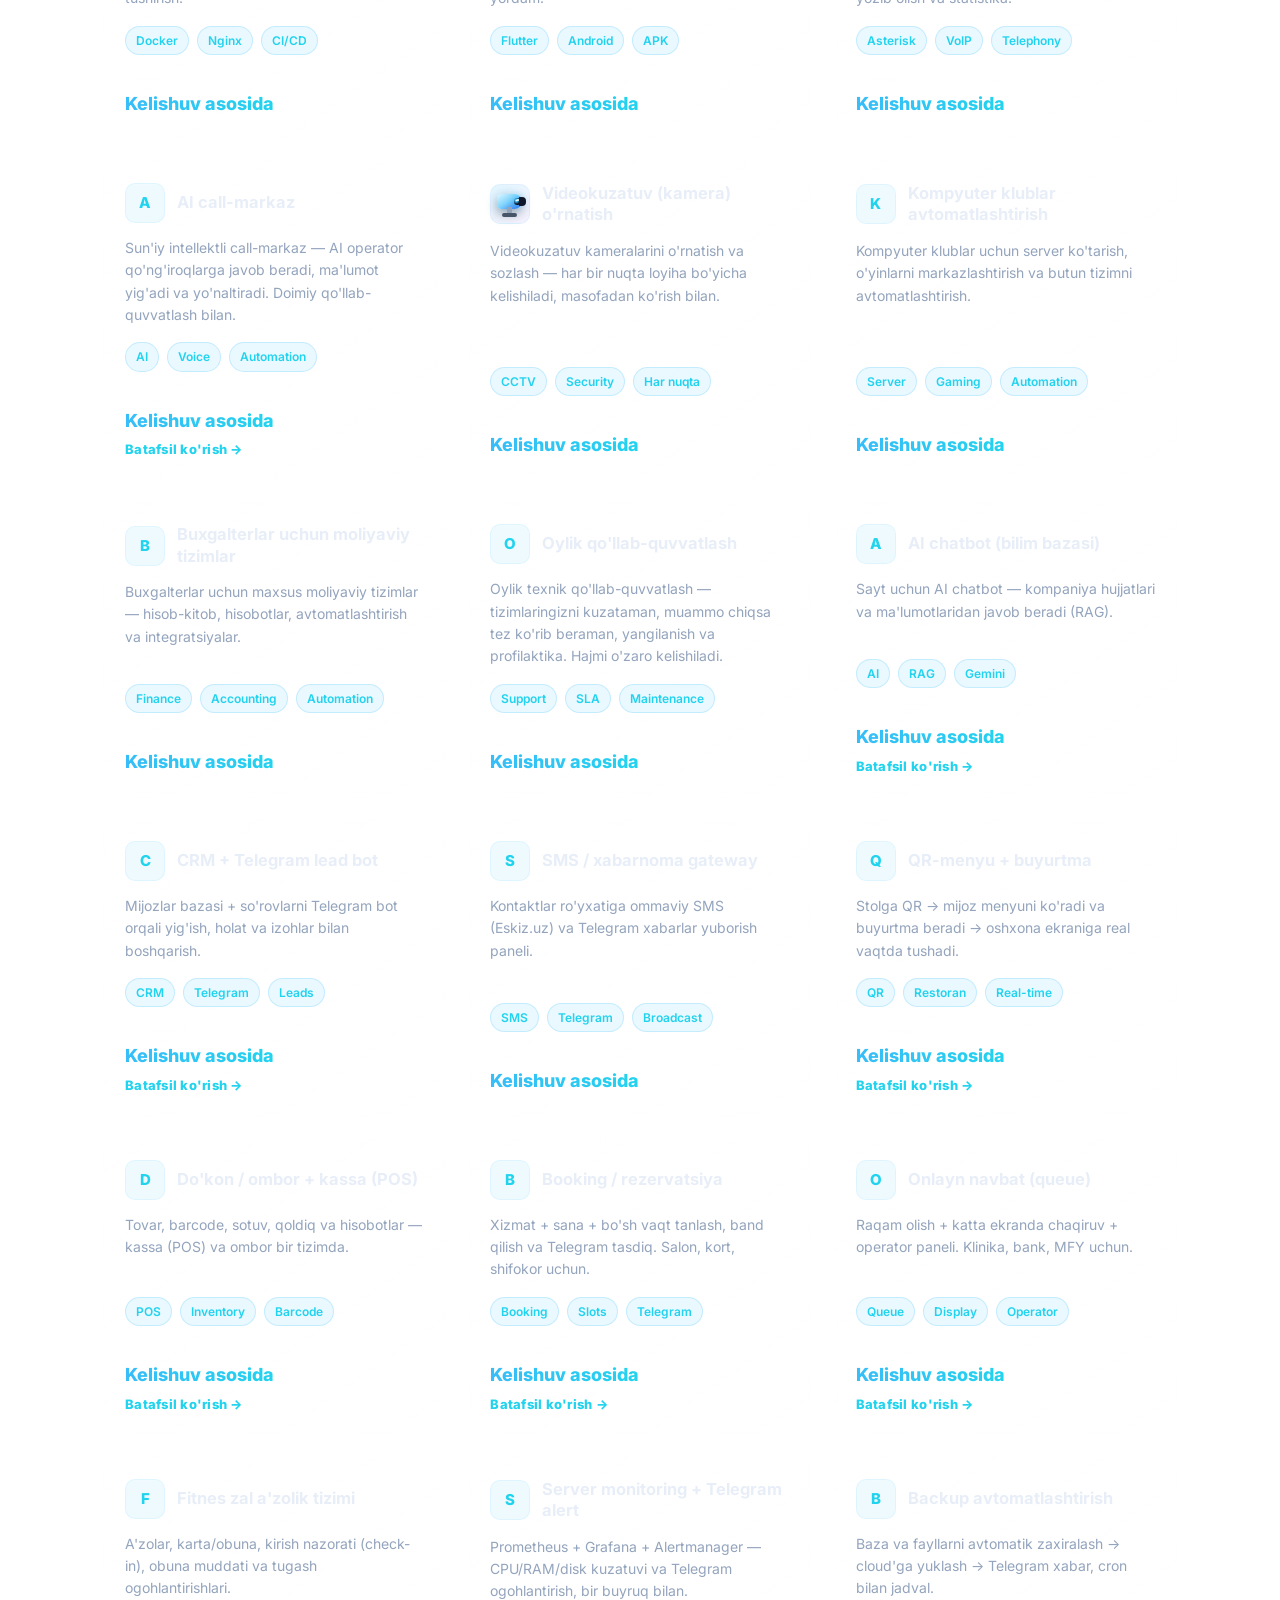
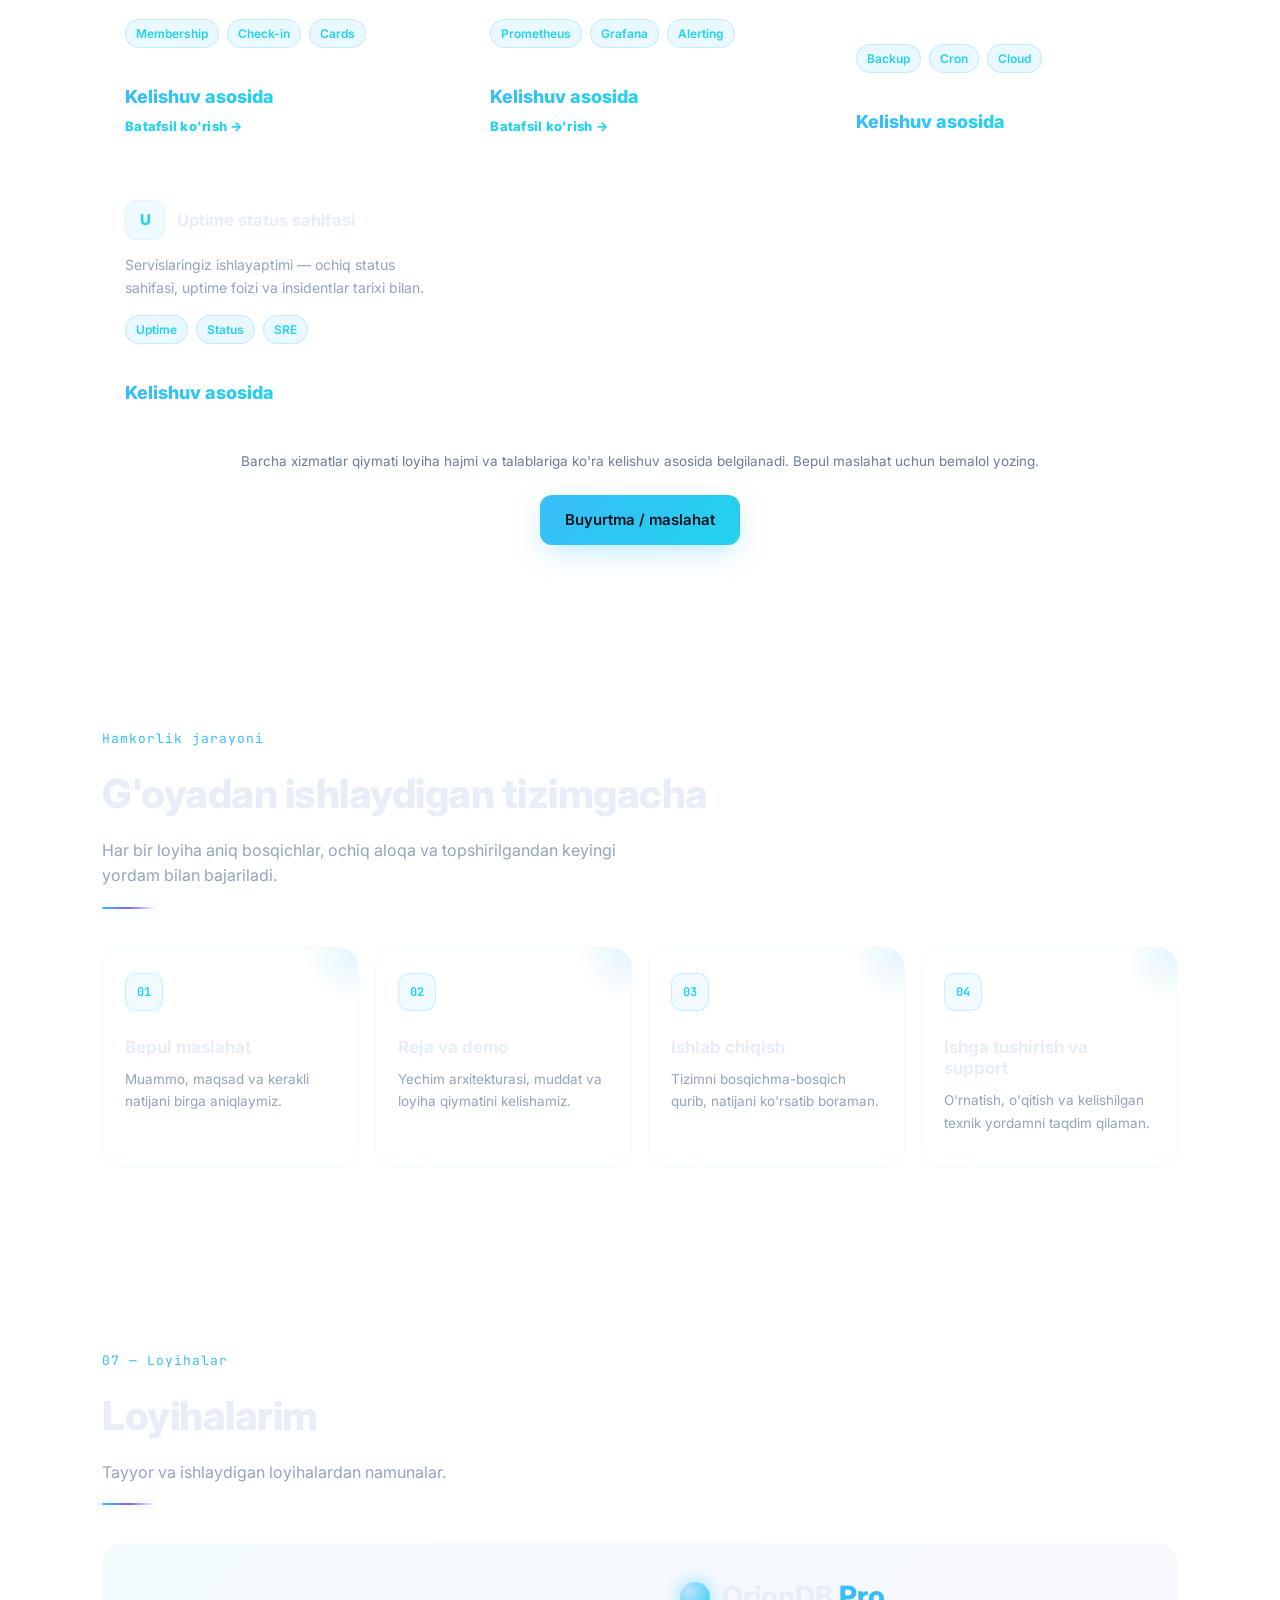
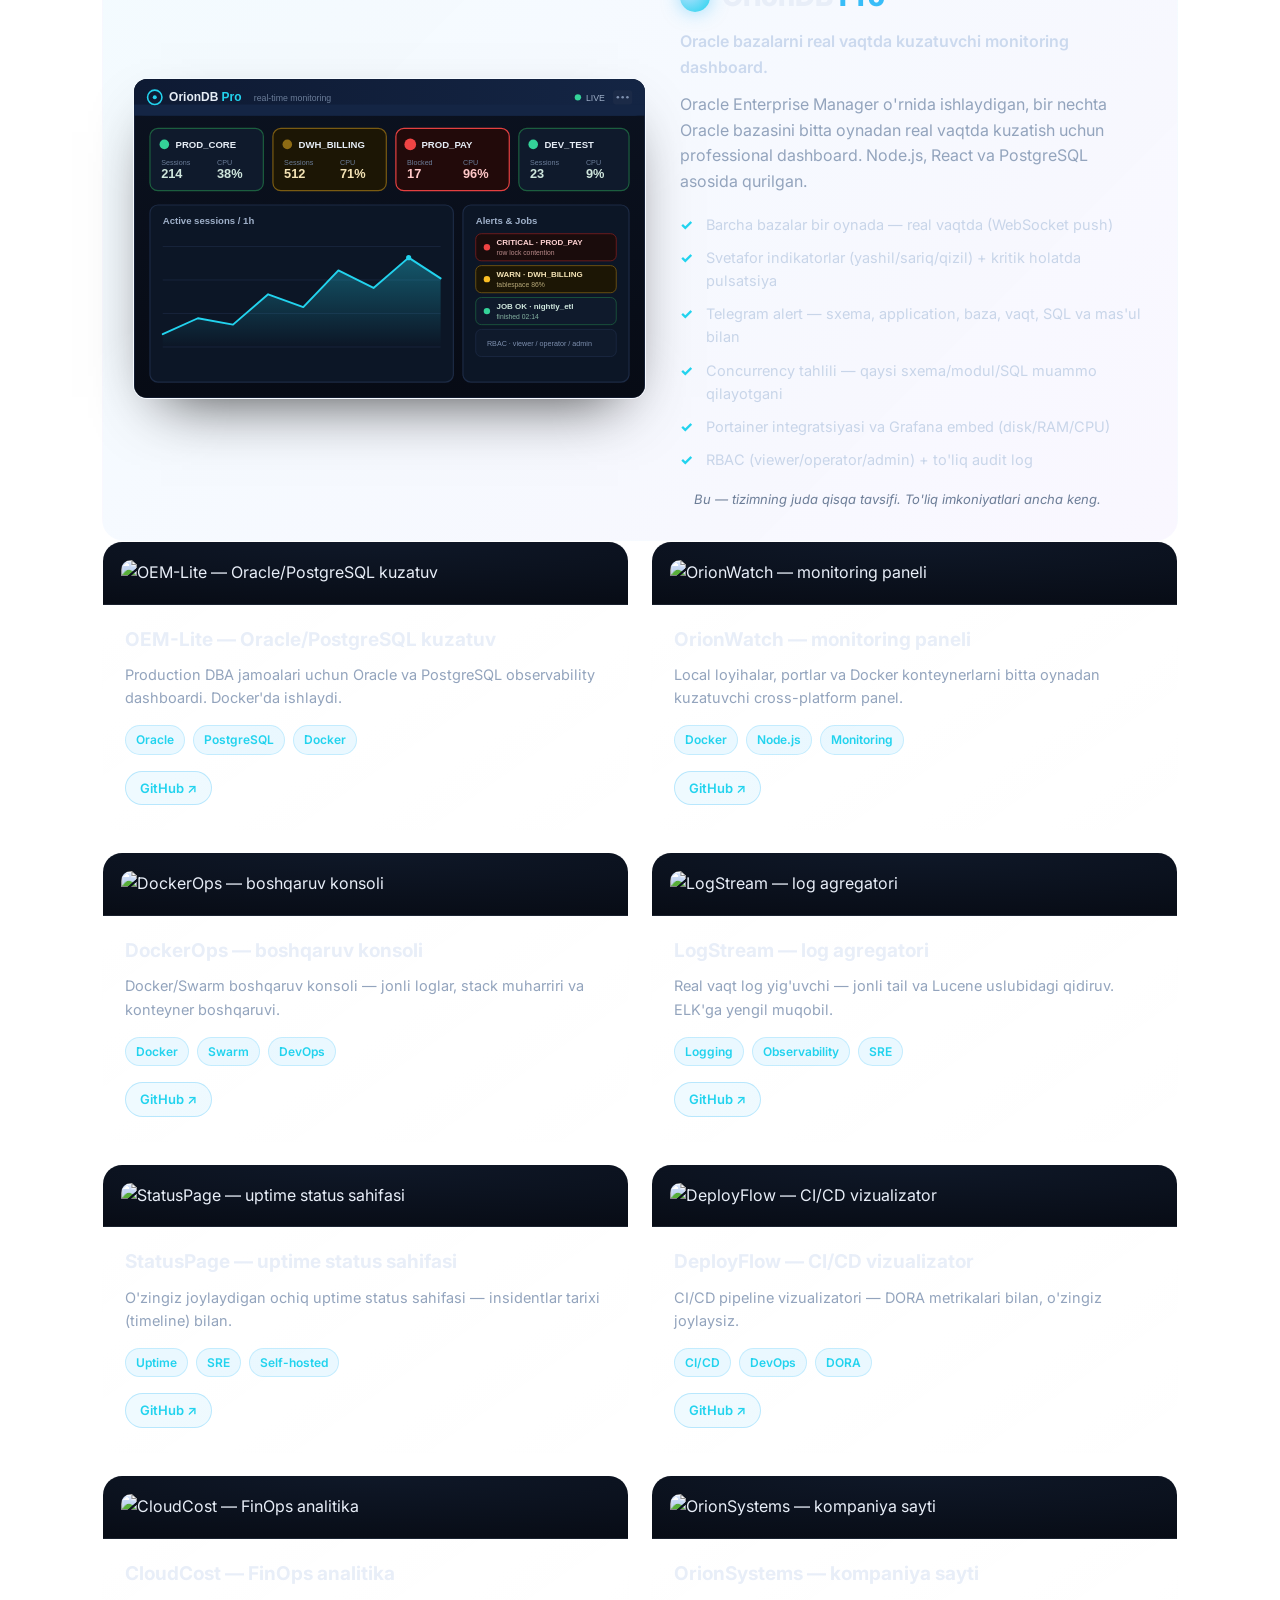
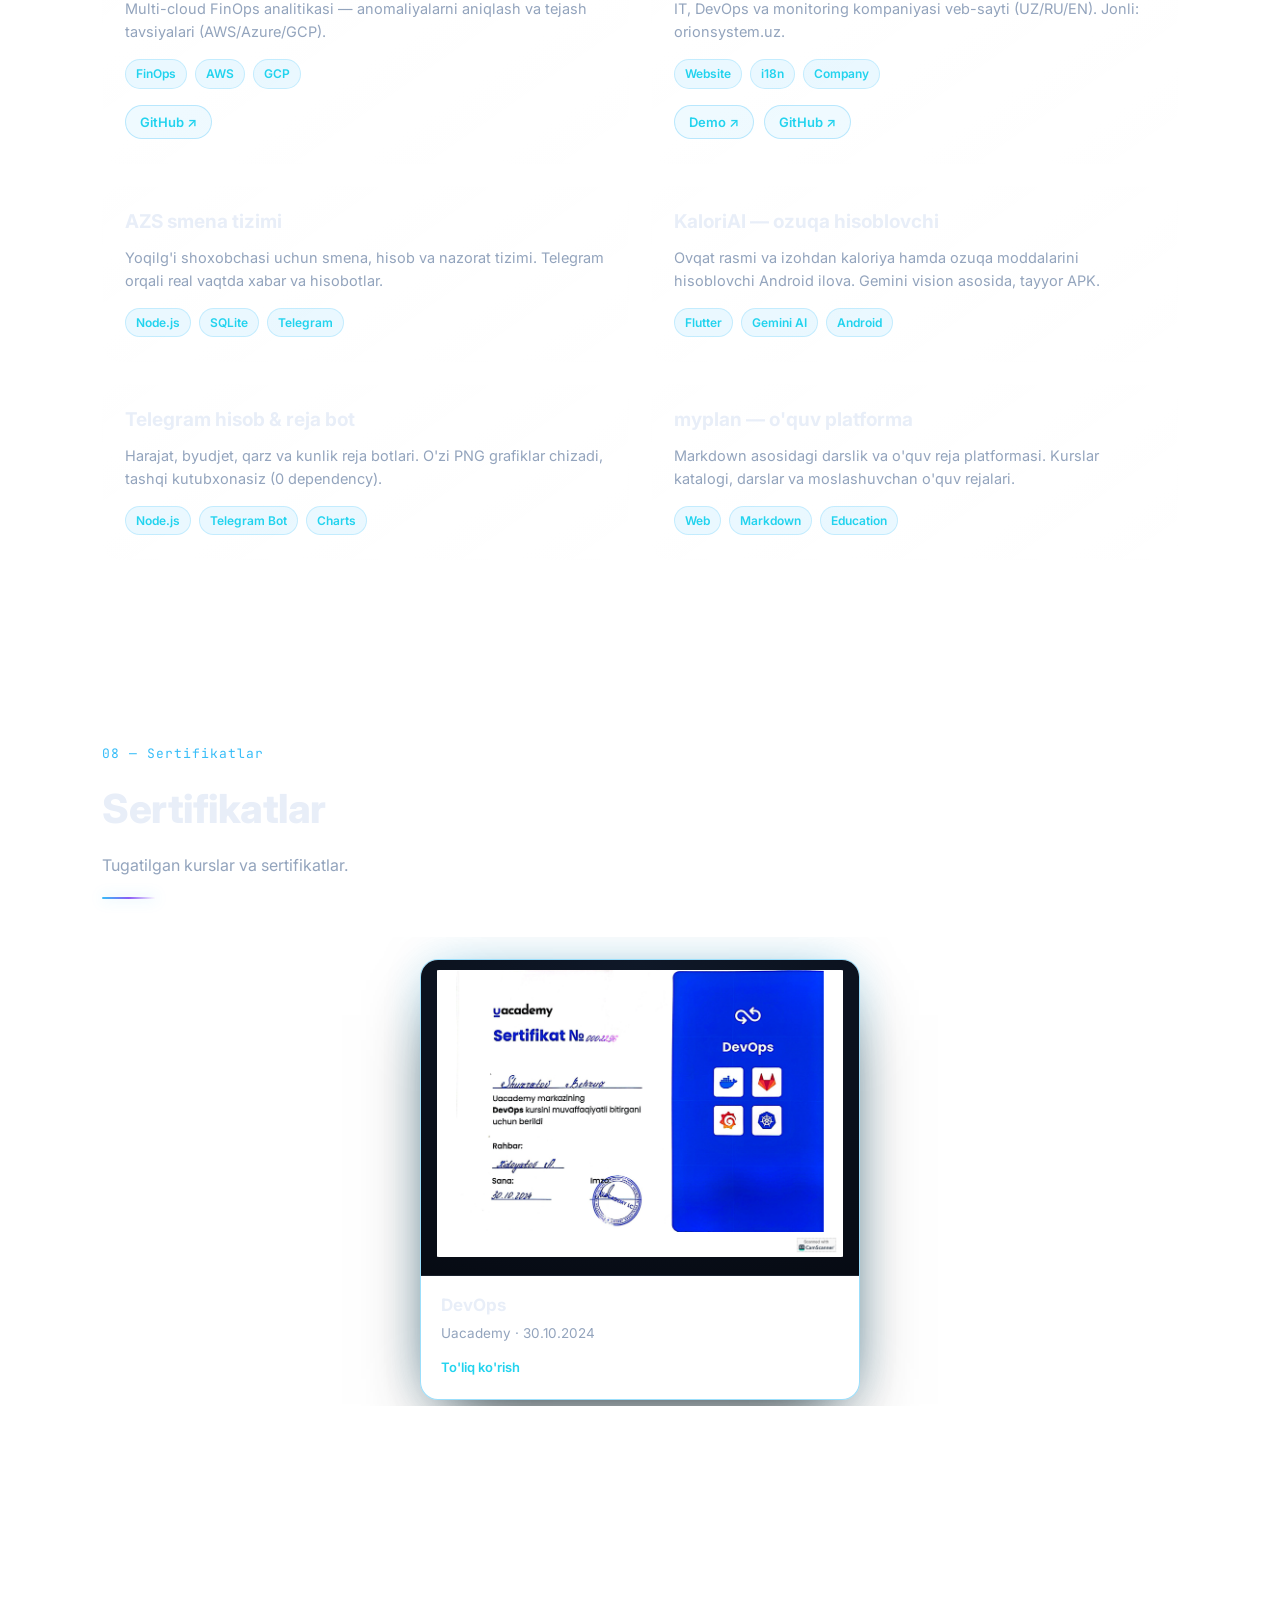
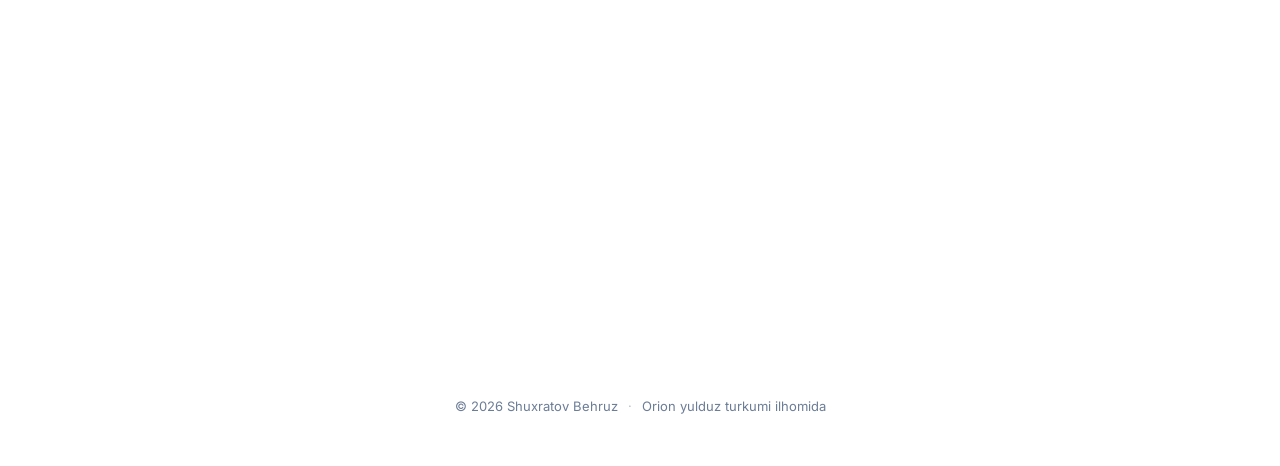
==== commit 9fe3d001: "Replace service prices with agreement-based quotes" ====
--- a/index.html
+++ b/index.html
@@ -243,11 +243,11 @@
     <section id="services" class="section">
       <div class="section-head reveal">
         <span class="kicker" data-i18n="svc_kicker">06 — Xizmatlar</span>
-        <h2 data-i18n="svc_title">Xizmatlar va narxlar</h2>
-        <p class="section-sub" data-i18n="svc_sub">Buyurtma asosida quyidagi ishlarni bajaraman.</p>
+        <h2 data-i18n="svc_title">Xizmatlar va hamkorlik</h2>
+        <p class="section-sub" data-i18n="svc_sub">Buyurtma asosida quyidagi ishlarni bajaraman. Xizmat qiymati loyiha talablariga ko'ra kelishiladi.</p>
       </div>
       <div class="pricing" id="pricing-grid"></div>
-      <p class="svc-note reveal" data-i18n="svc_note">Narxlar taxminiy va kelishiladi.</p>
+      <p class="svc-note reveal" data-i18n="svc_note">Barcha xizmatlar qiymati loyiha hajmi va talablariga ko'ra kelishuv asosida belgilanadi.</p>
       <div class="svc-cta-wrap reveal">
         <a href="#contact" class="btn btn-primary" data-i18n="svc_cta">Buyurtma / maslahat</a>
       </div>
@@ -269,7 +269,7 @@
         <article class="process-step reveal">
           <span class="process-num">02</span>
           <h3 data-i18n="process_2_title">Reja va demo</h3>
-          <p data-i18n="process_2_desc">Yechim arxitekturasi, muddat va aniq narxni kelishamiz.</p>
+          <p data-i18n="process_2_desc">Yechim arxitekturasi, muddat va loyiha qiymatini kelishamiz.</p>
         </article>
         <article class="process-step reveal">
           <span class="process-num">03</span>
--- a/css/styles.css
+++ b/css/styles.css
@@ -596,6 +596,8 @@
 }
 .price-amount--custom { font-size: 18px; }
 .svc-note { margin-top: 22px; text-align: center; color: var(--muted-2); font-size: 13.5px; }
+.price-link { display:inline-flex; align-items:center; gap:8px; width:max-content; margin-top:4px; color:var(--cyan-2); font-size:13px; font-weight:800; letter-spacing:.02em; text-decoration:none; transition:color .25s,transform .25s,text-shadow .25s; }
+.price-link:hover,.price-link:focus-visible { color:#fff; transform:translateX(4px); text-shadow:0 0 16px rgba(56,189,248,.85); }
 .svc-cta-wrap { margin-top: 22px; display: flex; justify-content: center; }
 
 /* ===== Client-friendly work process ===== */
